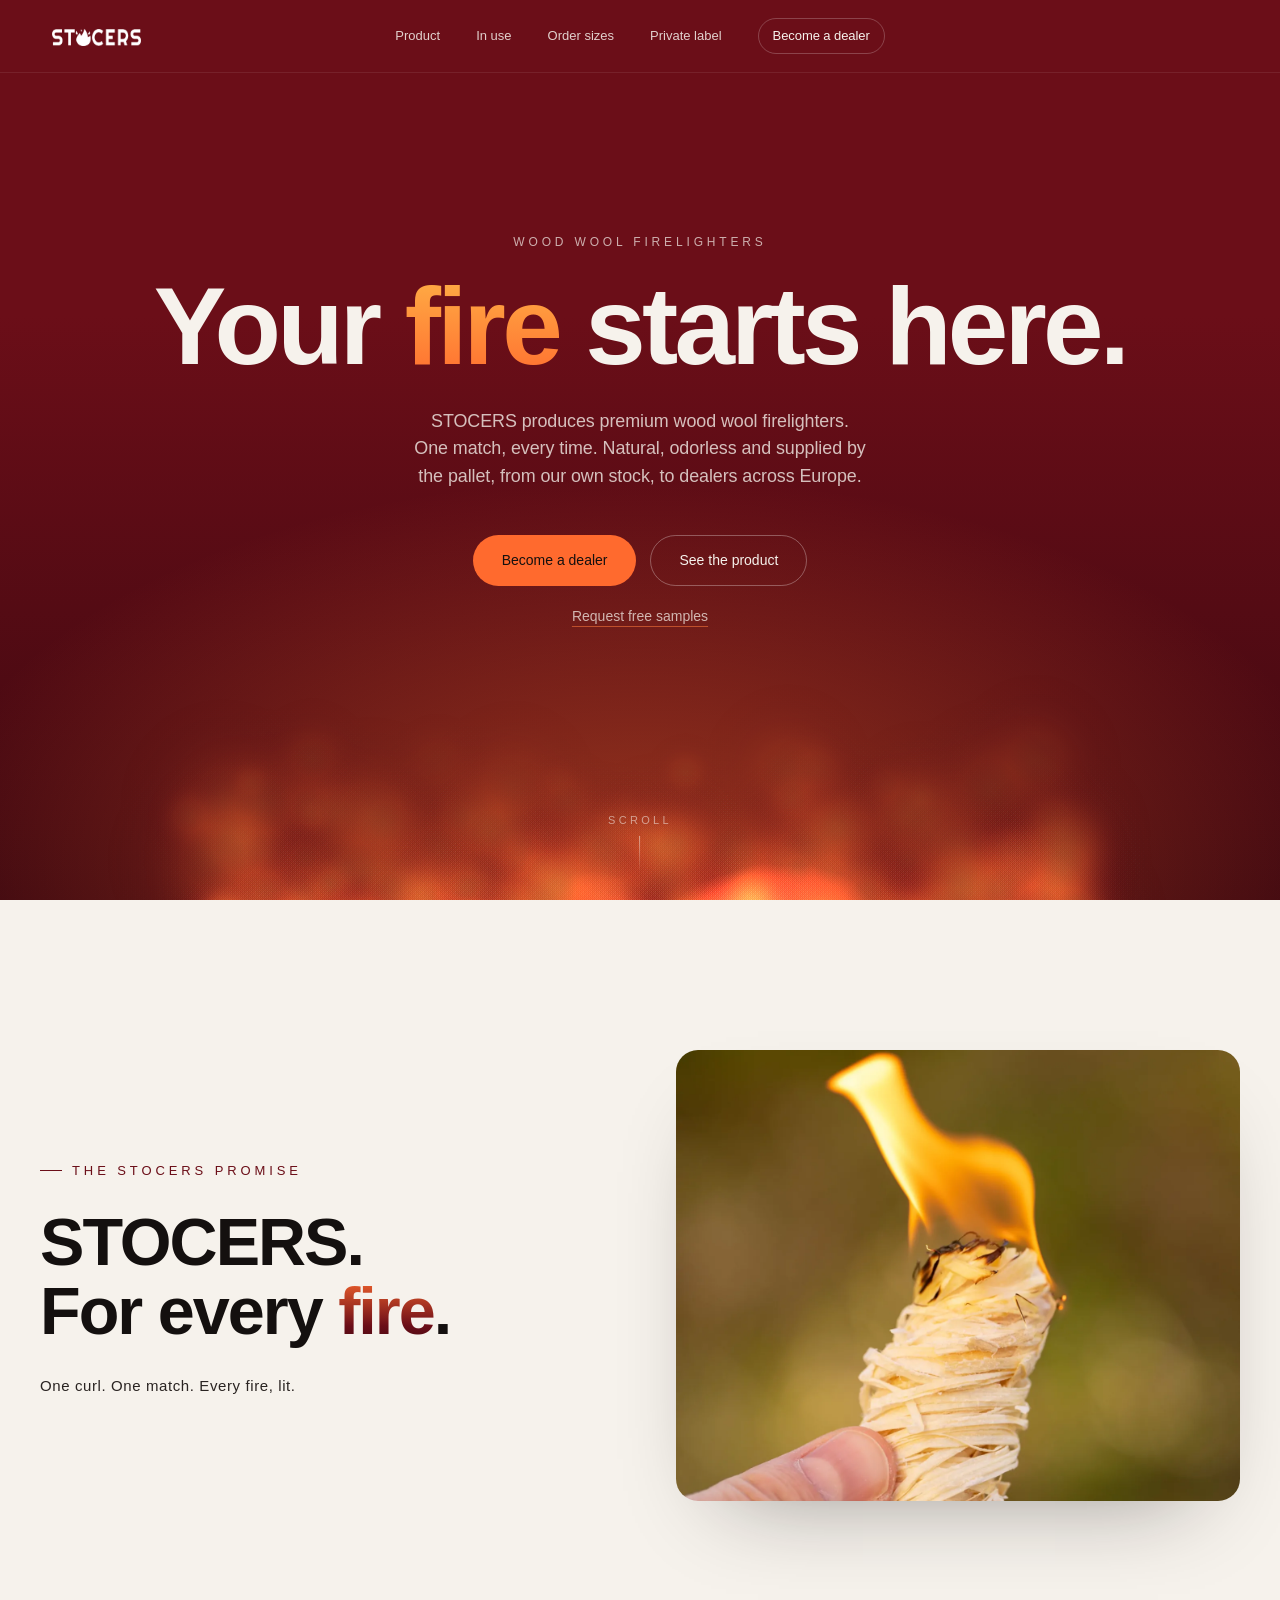
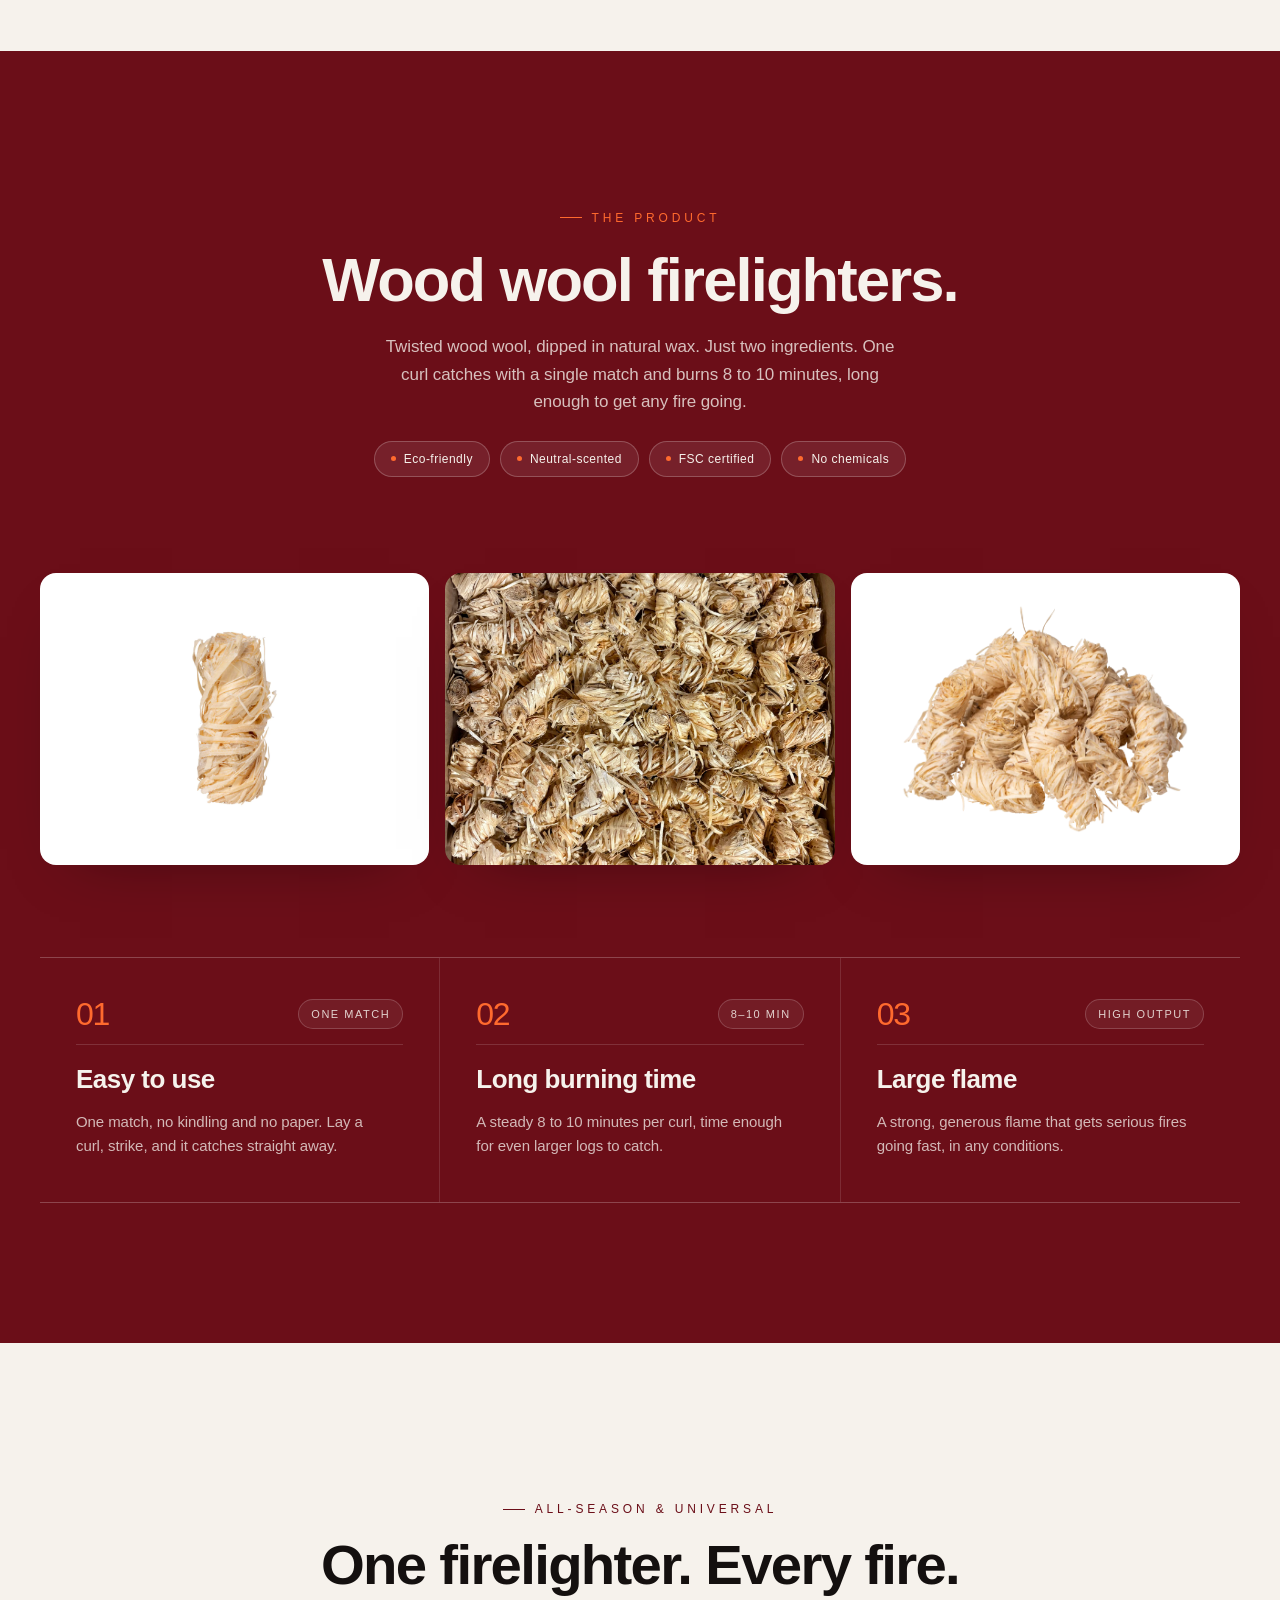
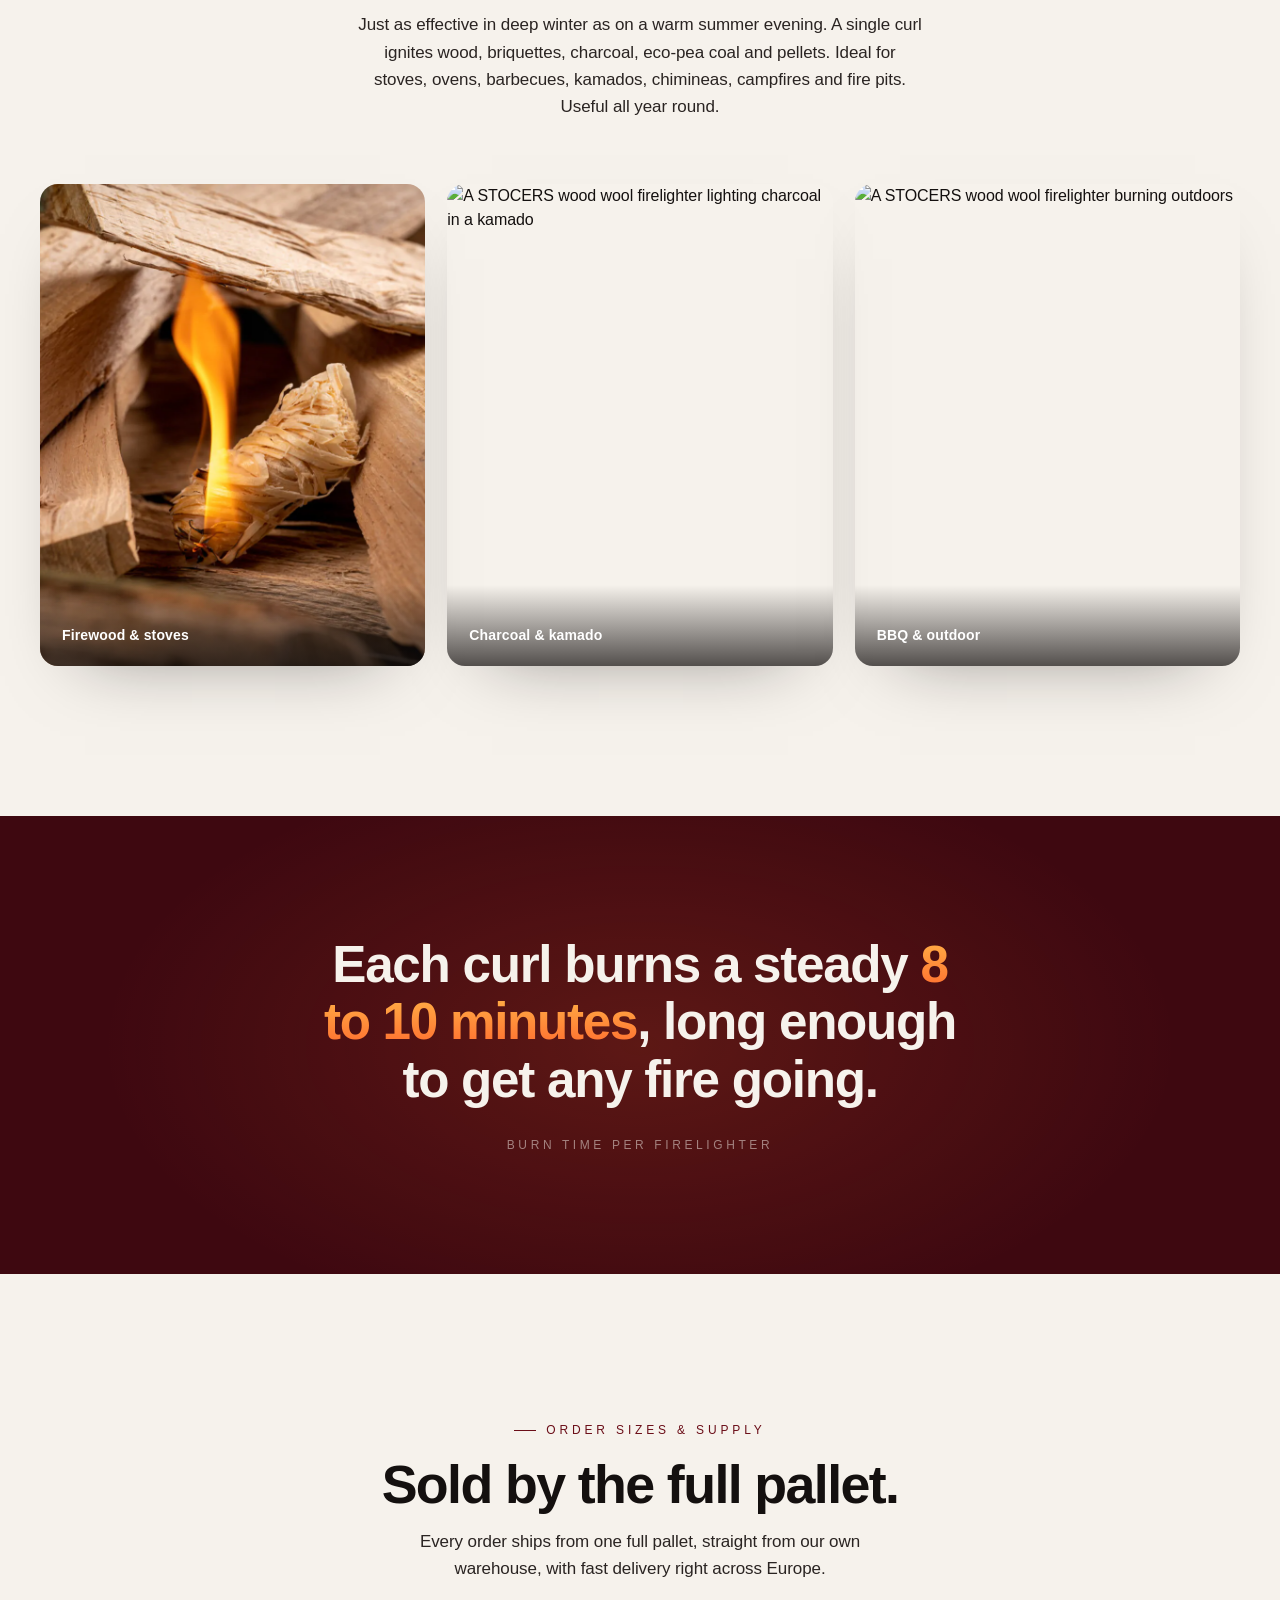
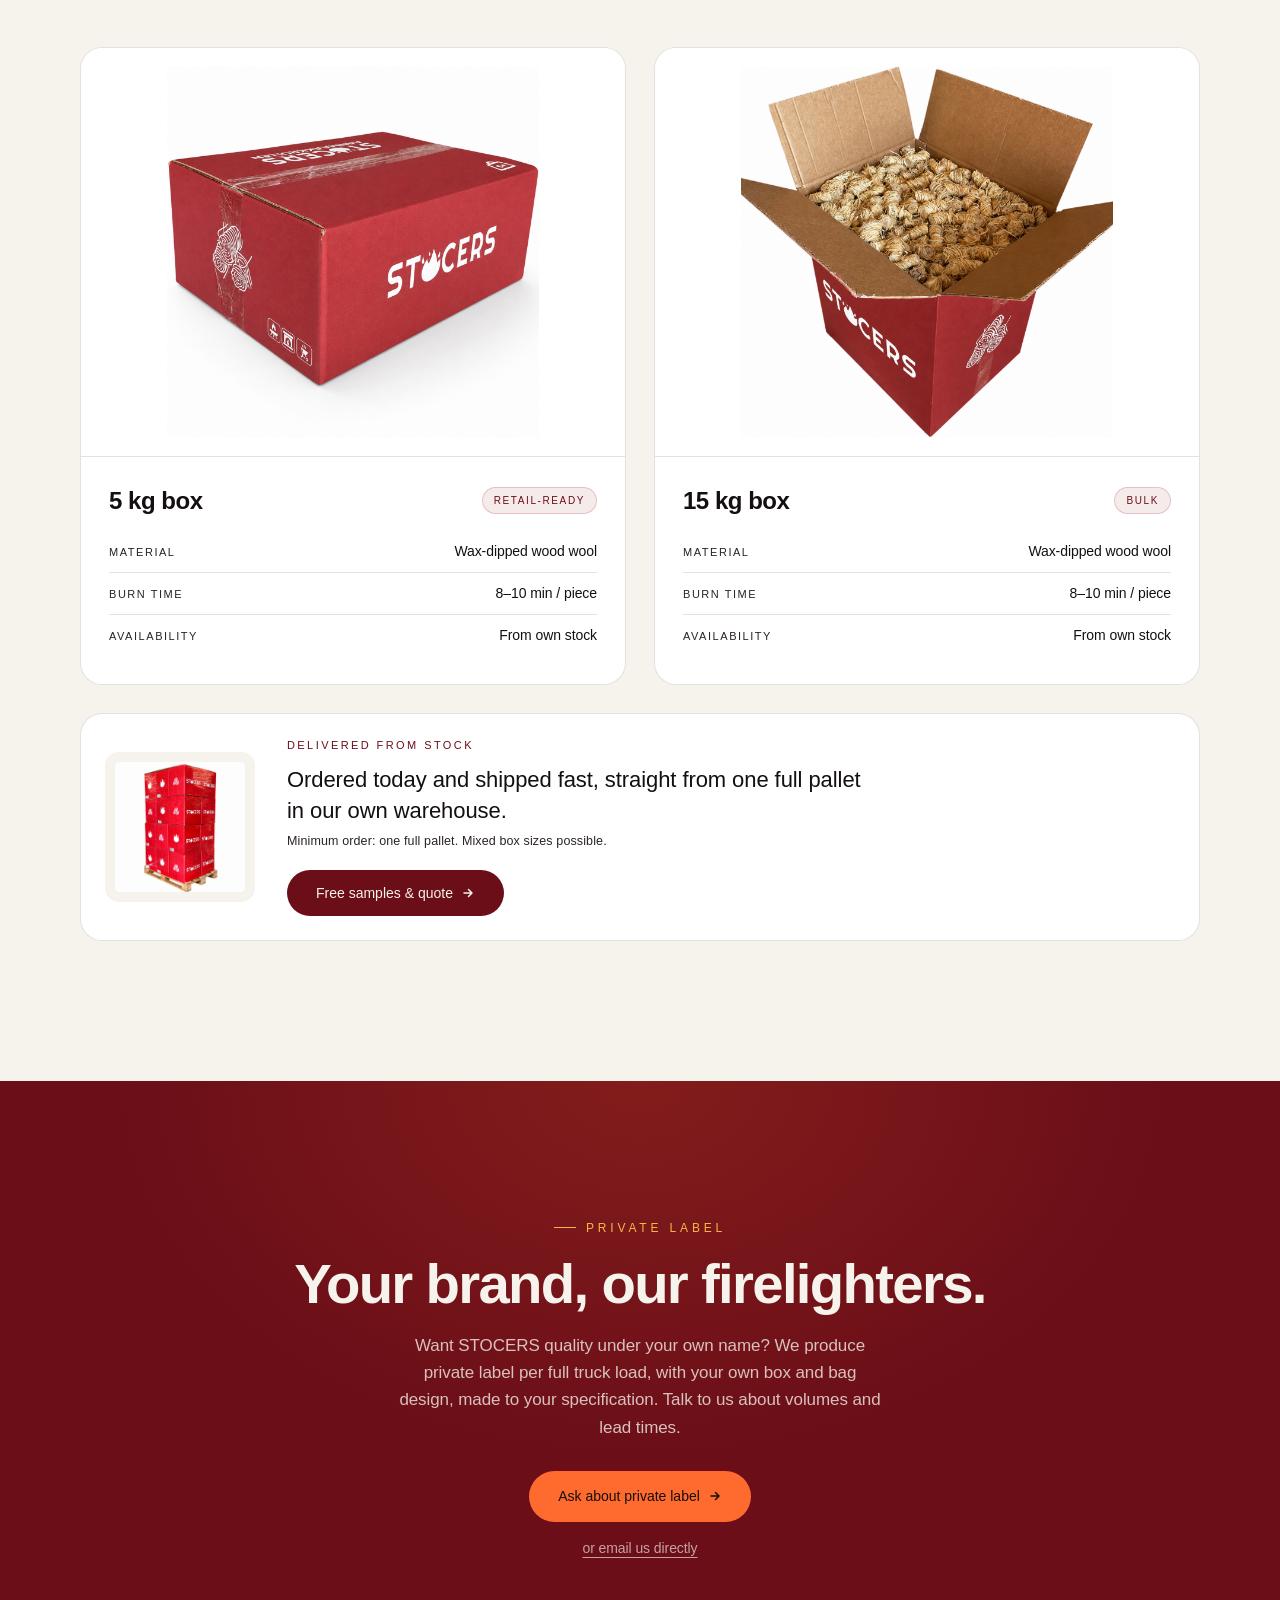
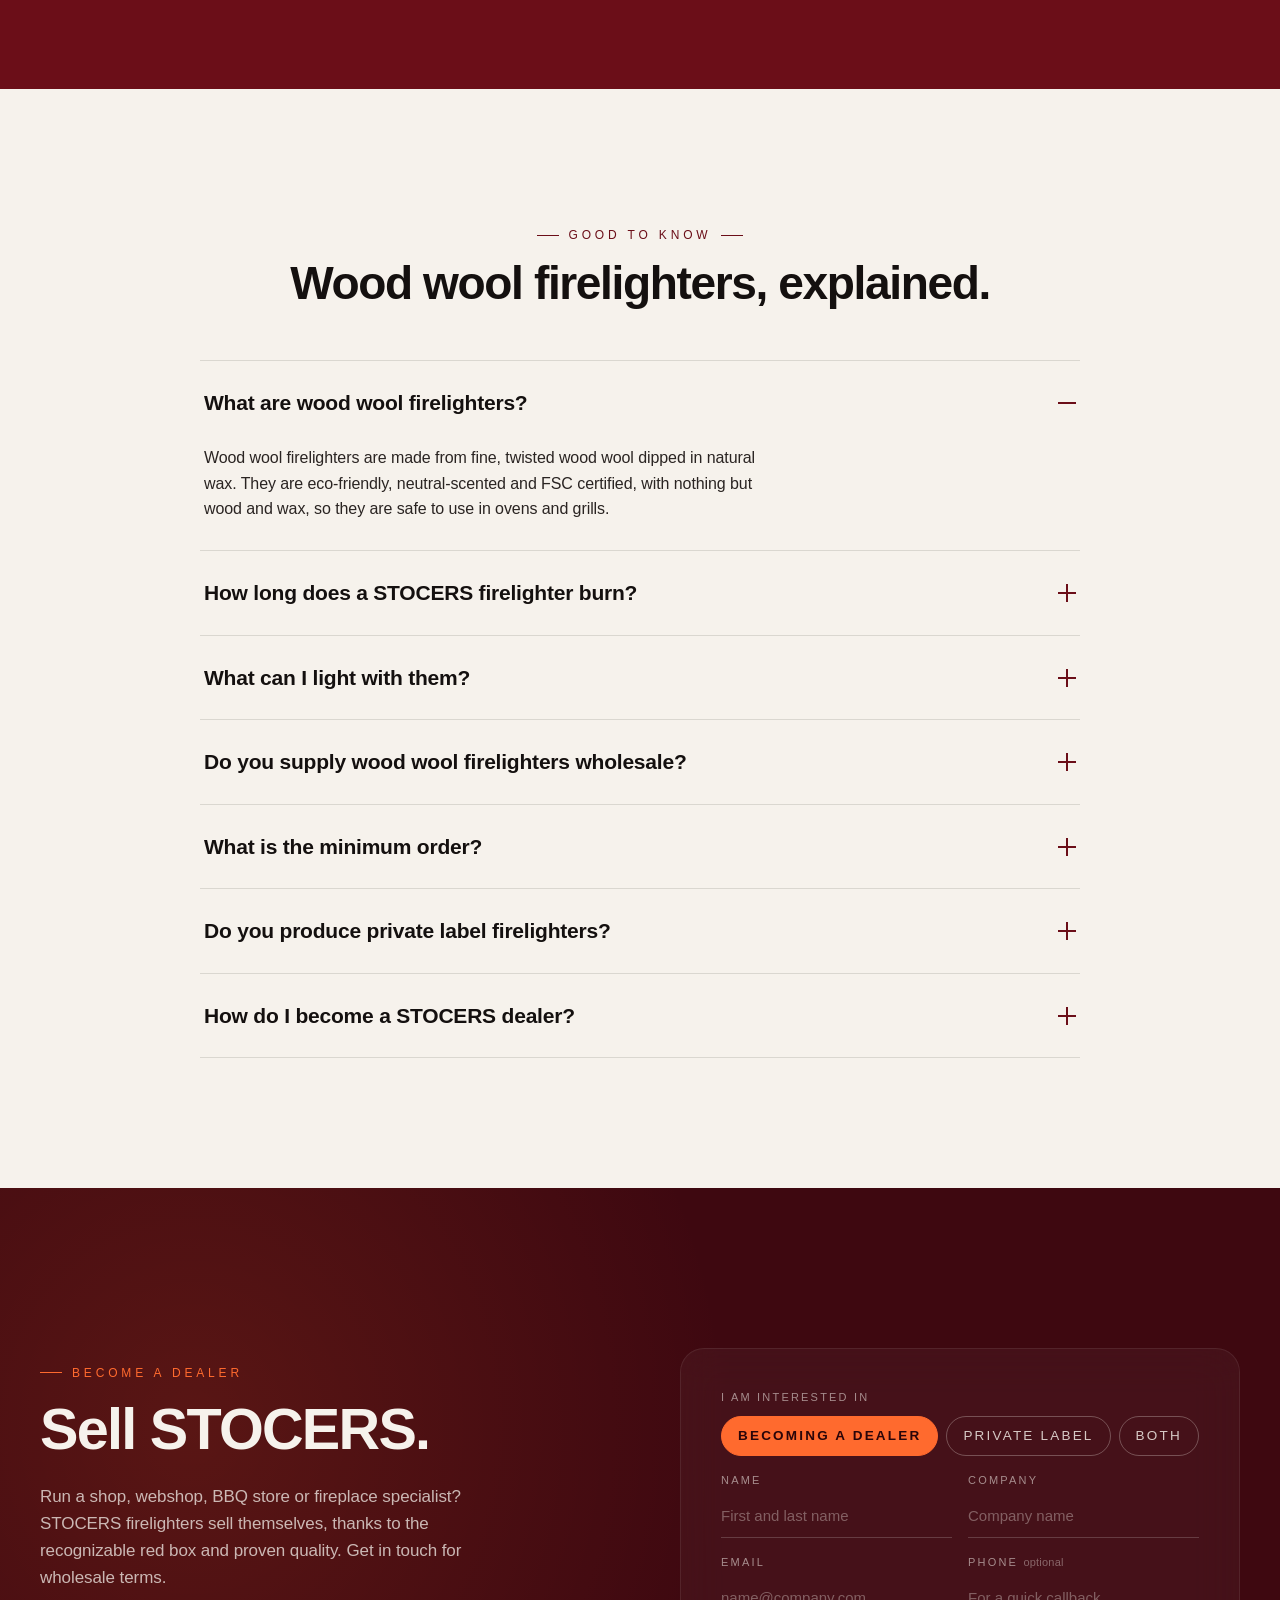
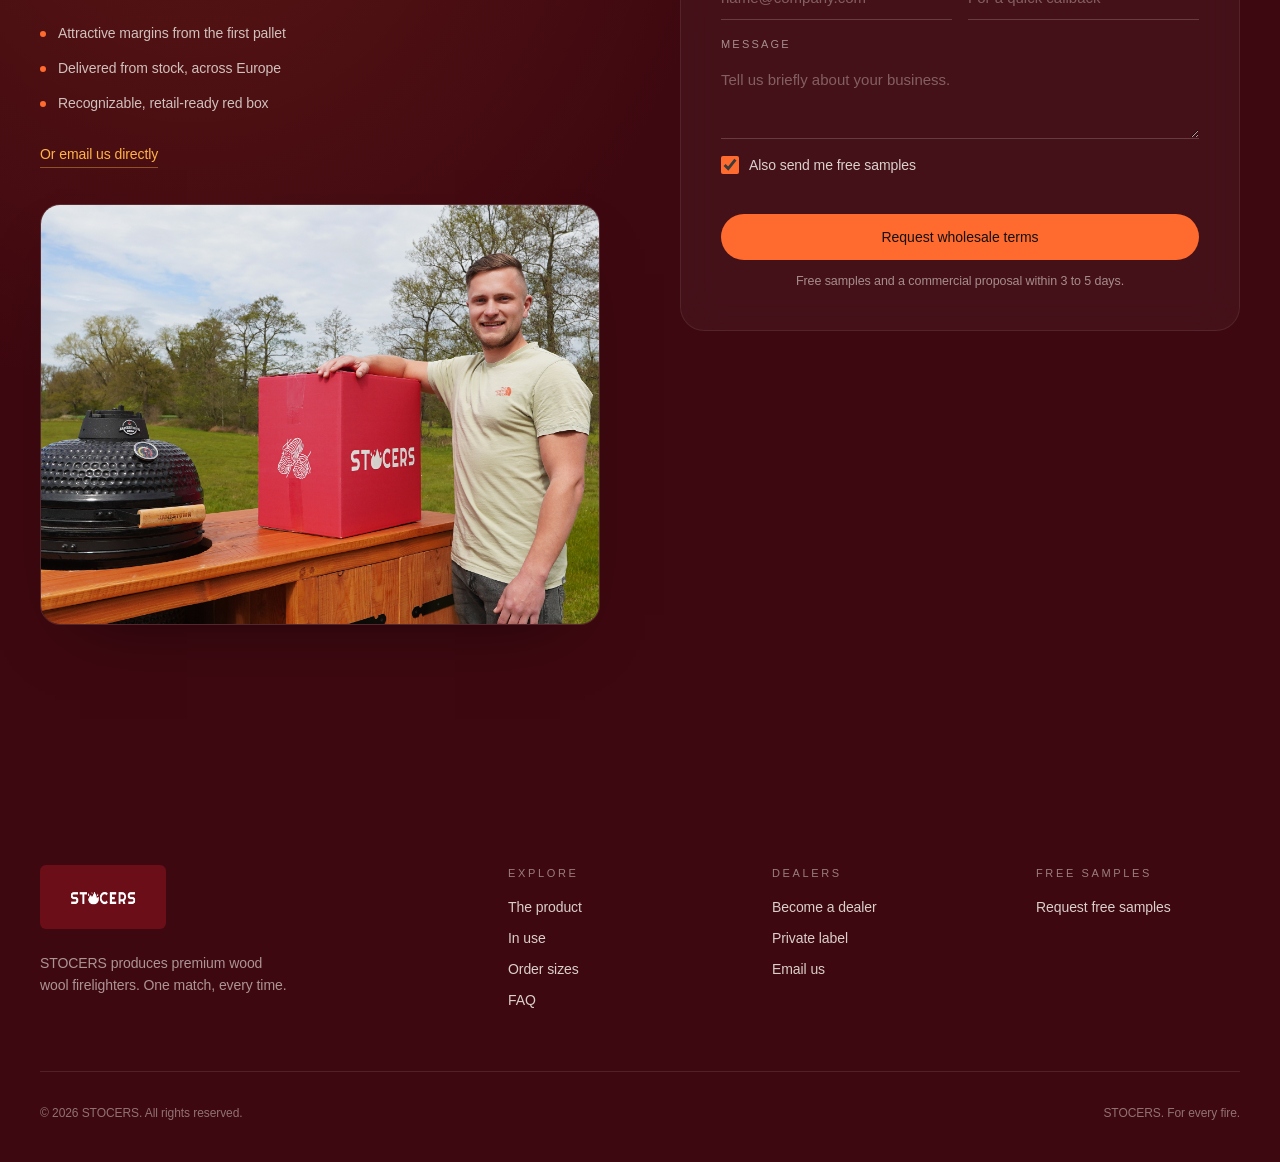
==== index.html @ 07582ecf "Add files via upload" ====
<!DOCTYPE html>
<html lang="en">
<head>
<meta charset="UTF-8" />
<meta name="viewport" content="width=device-width, initial-scale=1.0" />
<meta name="google-site-verification" content="wht1qzibNGzQju9Q62V1hOVkws3pDcEipL0VVEmakhk" />
<title>STOCERS Wood Wool Firelighters | Producer &amp; Wholesale</title>
<meta name="description" content="STOCERS is a producer of premium wood wool firelighters that are natural, odorless, FSC-certified and eco-friendly. One match, every time. Sold by the pallet from stock. Become a dealer or order private label." />
<meta name="keywords" content="wood wool firelighters, firelighters, fire starters, natural firelighters, eco-friendly firelighters, FSC firelighters, wholesale firelighters, private label firelighters, BBQ firelighters, fireplace firelighters, STOCERS" />
<meta name="robots" content="index, follow" />
<meta name="author" content="STOCERS" />
<meta name="theme-color" content="#6B0E18" />
<link rel="canonical" href="https://stocers.com/" />

<!-- Icons -->
<link rel="icon" type="image/png" href="assets/favicon.png" />
<link rel="apple-touch-icon" href="assets/favicon.png" />

<!-- Open Graph -->
<meta property="og:type" content="website" />
<meta property="og:site_name" content="STOCERS" />
<meta property="og:title" content="STOCERS Wood Wool Firelighters" />
<meta property="og:description" content="Producer of premium wood wool firelighters that are natural, odorless and FSC-certified. One match, every time. Become a dealer or order private label." />
<meta property="og:url" content="https://stocers.com/" />
<meta property="og:image" content="https://stocers.com/assets/og-image.jpg?v=4" />
<meta property="og:image:width" content="1200" />
<meta property="og:image:height" content="630" />
<meta property="og:image:alt" content="A burning STOCERS wood wool firelighter" />
<meta property="og:locale" content="en" />

<!-- Twitter -->
<meta name="twitter:card" content="summary_large_image" />
<meta name="twitter:title" content="STOCERS Wood Wool Firelighters" />
<meta name="twitter:description" content="Producer of premium wood wool firelighters that are natural, odorless and FSC-certified. One match, every time." />
<meta name="twitter:image" content="https://stocers.com/assets/og-image.jpg?v=4" />

<link rel="stylesheet" href="styles.css" />
<script src="app.js" defer></script>

<!-- Structured data -->
<script type="application/ld+json">
{
  "@context": "https://schema.org",
  "@graph": [
    {
      "@type": "Organization",
      "@id": "https://stocers.com/#organization",
      "name": "STOCERS",
      "url": "https://stocers.com/",
      "email": "sales@stocers.com",
      "logo": "https://stocers.com/assets/og-image.jpg",
      "description": "Producer of premium wood wool firelighters that are natural, odorless, FSC-certified and eco-friendly.",
      "slogan": "For every fire."
    },
    {
      "@type": "WebSite",
      "@id": "https://stocers.com/#website",
      "url": "https://stocers.com/",
      "name": "STOCERS",
      "publisher": { "@id": "https://stocers.com/#organization" },
      "inLanguage": "en"
    },
    {
      "@type": "FAQPage",
      "mainEntity": [
        { "@type": "Question", "name": "What are wood wool firelighters?", "acceptedAnswer": { "@type": "Answer", "text": "Wood wool firelighters are made from fine, twisted wood wool dipped in natural wax. They are eco-friendly, neutral-scented and FSC certified, with nothing but wood and wax, so they are safe to use in ovens and grills." } },
        { "@type": "Question", "name": "How long does a STOCERS firelighter burn?", "acceptedAnswer": { "@type": "Answer", "text": "Each curl lights with a single match and burns a steady 8 to 10 minutes, long enough to get any fire going without kindling or paper." } },
        { "@type": "Question", "name": "What can I light with wood wool firelighters?", "acceptedAnswer": { "@type": "Answer", "text": "They ignite wood, briquettes, charcoal and eco-pellets, and they are ideal for fireplaces, wood stoves, BBQs, kamados, pizza ovens, chimineas, campfires and fire pits. An all-season product for winter and summer." } },
        { "@type": "Question", "name": "Do you supply wood wool firelighters wholesale?", "acceptedAnswer": { "@type": "Answer", "text": "Yes. STOCERS is a producer and supplies by the full pallet from stock, with fast delivery across Europe. We also produce private label per truck load." } },
        { "@type": "Question", "name": "What is the minimum order?", "acceptedAnswer": { "@type": "Answer", "text": "One full pallet, shipped from our own stock. Mixed pallets with 5 kg and 15 kg boxes are possible. Private label production runs per full truck load." } },
        { "@type": "Question", "name": "Do you produce private label firelighters?", "acceptedAnswer": { "@type": "Answer", "text": "Yes. We produce wood wool firelighters under your own brand, per full truck load, with your own box and bag design made to your specification." } },
        { "@type": "Question", "name": "How do I become a STOCERS dealer?", "acceptedAnswer": { "@type": "Answer", "text": "Fill in the dealer form or email sales@stocers.com. You will receive free samples and a commercial proposal within 3 to 5 days." } }
      ]
    }
  ]
}
</script>
</head>
<body>

<!-- ──────────────────────────── NAV ──────────────────────────── -->
<nav class="nav">
  <a href="#top" class="nav__logo" aria-label="STOCERS">
    <img src="assets/stocers-logo-white.png" alt="STOCERS" />
  </a>
  <div class="nav__right">
    <div class="nav__links">
      <a href="#product">Product</a>
      <a href="#in-use">In use</a>
      <a href="#packaging">Order sizes</a>
      <a href="#private-label">Private label</a>
    </div>
    <a href="#dealer" class="nav__cta">Become a dealer</a>
  </div>
</nav>

<!-- ──────────────────────────── HERO ──────────────────────────── -->
<header class="hero" id="top" data-screen-label="01 Hero">
  <div class="hero__flames"><canvas></canvas></div>
  <div class="embers" aria-hidden="true"></div>

  <div class="hero__eyebrow">Wood Wool Firelighters</div>
  <h1 class="hero__title" data-headline>Your <em>fire</em> starts here.</h1>
  <p class="hero__sub">STOCERS produces premium wood wool firelighters. One match, every time. Natural, odorless and supplied by the pallet, from our own stock, to dealers across Europe.</p>
  <div class="hero__actions">
    <a href="#dealer" class="btn btn--ember">Become a dealer</a>
    <a href="#product" class="btn btn--ghost">See the product</a>
  </div>
  <button type="button" class="hero__samples" data-open-samples>Request free samples</button>

  <div class="hero__scroll">Scroll</div>
</header>

<!-- ──────────────────────────── STATEMENT ──────────────────────────── -->
<section class="statement" data-screen-label="02 Manifesto">
  <div class="statement__inner">
    <div class="statement__copy">
      <p class="statement__meta">The STOCERS promise</p>
      <h2 class="statement__quote reveal">
        STOCERS. For every <span>fire</span>.
      </h2>
      <p class="statement__caption reveal">One curl. One match. Every fire, lit.</p>
    </div>
    <figure class="statement__photo reveal">
      <img src="assets/firelighter-flame.webp" alt="A STOCERS wood wool firelighter burning with a clean, natural flame" loading="lazy" decoding="async" />
    </figure>
  </div>
</section>

<!-- ──────────────────────────── PRODUCT ──────────────────────────── -->
<section class="lineup" id="product" data-screen-label="03 Product">
  <div class="lineup__inner">
    <div class="lineup__head reveal">
      <div class="lineup__eyebrow">The product</div>
      <h2 class="lineup__title">Wood wool firelighters.</h2>
      <p class="lineup__lead">Twisted wood wool, dipped in natural wax. Just two ingredients. One curl catches with a single match and burns 8 to 10 minutes, long enough to get any fire going.</p>
      <ul class="ecochips" aria-label="Product credentials">
        <li>Eco-friendly</li>
        <li>Neutral-scented</li>
        <li>FSC certified</li>
        <li>No chemicals</li>
      </ul>
    </div>

    <figure class="lineup__shots reveal">
      <img src="assets/firelighter-single.webp" alt="A single STOCERS wood wool firelighter curl" loading="lazy" decoding="async" />
      <img src="assets/box-interior.jpg" alt="A box filled with STOCERS wood wool firelighters" loading="lazy" decoding="async" />
      <img src="assets/firelighter-pile.webp" alt="A pile of STOCERS wood wool firelighter curls" loading="lazy" decoding="async" />
    </figure>

    <ol class="lineup__items">
      <li class="lineup__item reveal">
        <div class="lineup__item-head">
          <span class="lineup__num">01</span>
          <span class="lineup__pack">One match</span>
        </div>
        <h3 class="lineup__item-title">Easy to use</h3>
        <p class="lineup__item-body">One match, no kindling and no paper. Lay a curl, strike, and it catches straight away.</p>
      </li>
      <li class="lineup__item reveal">
        <div class="lineup__item-head">
          <span class="lineup__num">02</span>
          <span class="lineup__pack">8–10 min</span>
        </div>
        <h3 class="lineup__item-title">Long burning time</h3>
        <p class="lineup__item-body">A steady 8 to 10 minutes per curl, time enough for even larger logs to catch.</p>
      </li>
      <li class="lineup__item reveal">
        <div class="lineup__item-head">
          <span class="lineup__num">03</span>
          <span class="lineup__pack">High output</span>
        </div>
        <h3 class="lineup__item-title">Large flame</h3>
        <p class="lineup__item-body">A strong, generous flame that gets serious fires going fast, in any conditions.</p>
      </li>
    </ol>
  </div>
</section>

<!-- ──────────────────────────── IN USE ──────────────────────────── -->
<section class="inuse" id="in-use" data-screen-label="04 In use">
  <div class="inuse__inner">
    <div class="inuse__head reveal">
      <div class="inuse__eyebrow">All-season &amp; universal</div>
      <h2 class="inuse__title">One firelighter. Every fire.</h2>
      <p class="inuse__lead">Just as effective in deep winter as on a warm summer evening. A single curl ignites wood, briquettes, charcoal, eco-pea coal and pellets. Ideal for stoves, ovens, barbecues, kamados, chimineas, campfires and fire pits. Useful all year round.</p>
    </div>

    <div class="inuse__grid">
      <figure class="usecard reveal">
        <img src="assets/use-firewood.webp" alt="A STOCERS wood wool firelighter lighting a stack of firewood" loading="lazy" decoding="async" />
        <figcaption>Firewood &amp; stoves</figcaption>
      </figure>
      <figure class="usecard reveal">
        <img src="assets/use-charcoal.jpg" alt="A STOCERS wood wool firelighter lighting charcoal in a kamado" loading="lazy" decoding="async" />
        <figcaption>Charcoal &amp; kamado</figcaption>
      </figure>
      <figure class="usecard reveal">
        <img src="assets/use-outdoor.jpg" alt="A STOCERS wood wool firelighter burning outdoors" loading="lazy" decoding="async" />
        <figcaption>BBQ &amp; outdoor</figcaption>
      </figure>
    </div>
  </div>
</section>

<!-- ──────────────────────────── BURN-TIME QUOTE ──────────────────────────── -->
<section class="burnquote" data-screen-label="05 Burn time">
  <blockquote class="burnquote__inner reveal">
    <p class="burnquote__text">Each curl burns a steady <span>8 to 10 minutes</span>, long enough to get any fire going.</p>
    <footer class="burnquote__meta">Burn time per firelighter</footer>
  </blockquote>
</section>

<!-- ──────────────────────────── PACKAGING ──────────────────────────── -->
<section class="packs" id="packaging" data-screen-label="06 Order sizes">
  <div class="packs__inner">
    <div class="packs__head reveal">
      <div class="packs__eyebrow">Order sizes &amp; supply</div>
      <h2 class="packs__title">Sold by the full pallet.</h2>
      <p class="packs__lead">Every order ships from one full pallet, straight from our own warehouse, with fast delivery right across Europe.</p>
    </div>

    <div class="packs__grid2">
      <article class="pbox reveal">
        <figure class="pbox__img"><img src="assets/box-5kg.jpg" alt="A closed 5 kg STOCERS box of wood wool firelighters" loading="lazy" decoding="async" /></figure>
        <div class="pbox__body">
          <div class="pbox__head"><h3>5 kg box</h3><span class="pbox__badge">Retail-ready</span></div>
          <dl class="pbox__specs">
            <div><dt>Material</dt><dd>Wax-dipped wood wool</dd></div>
            <div><dt>Burn time</dt><dd>8–10 min / piece</dd></div>
            <div><dt>Availability</dt><dd>From own stock</dd></div>
          </dl>
        </div>
      </article>
      <article class="pbox reveal">
        <figure class="pbox__img"><img src="assets/box-15kg.png" alt="An open 15 kg STOCERS box filled with wood wool firelighters" loading="lazy" decoding="async" /></figure>
        <div class="pbox__body">
          <div class="pbox__head"><h3>15 kg box</h3><span class="pbox__badge">Bulk</span></div>
          <dl class="pbox__specs">
            <div><dt>Material</dt><dd>Wax-dipped wood wool</dd></div>
            <div><dt>Burn time</dt><dd>8–10 min / piece</dd></div>
            <div><dt>Availability</dt><dd>From own stock</dd></div>
          </dl>
        </div>
      </article>
    </div>

    <figure class="packs__supply reveal">
      <img src="assets/pallet.png" alt="A full pallet of STOCERS firelighter boxes ready to ship" loading="lazy" decoding="async" />
      <figcaption>
        <span class="packs__stock">Delivered from stock</span>
        <p class="packs__supply-text">Ordered today and shipped fast, straight from one full pallet in our own warehouse.</p>
        <p class="packs__note">Minimum order: one full pallet. Mixed box sizes possible.</p>
        <button type="button" class="btn btn--bordeaux packs__cta" data-open-samples>Free samples &amp; quote
          <svg width="14" height="14" viewBox="0 0 14 14" fill="none"><path d="M3 7h8m0 0L7.5 3.5M11 7l-3.5 3.5" stroke="currentColor" stroke-width="1.5" stroke-linecap="round" stroke-linejoin="round"/></svg>
        </button>
      </figcaption>
    </figure>
  </div>
</section>

<!-- ──────────────────────────── PRIVATE LABEL ──────────────────────────── -->
<section class="plabel" id="private-label" data-screen-label="07 Private label">
  <div class="plabel__inner reveal">
    <div class="plabel__eyebrow">Private label</div>
    <h2 class="plabel__title">Your brand, our firelighters.</h2>
    <p class="plabel__lead">Want STOCERS quality under your own name? We produce private label per full truck load, with your own box and bag design, made to your specification. Talk to us about volumes and lead times.</p>
    <div class="plabel__actions">
      <a class="btn btn--ember plabel__cta" href="#dealer" data-interest-link="Private label">Ask about private label
        <svg width="14" height="14" viewBox="0 0 14 14" fill="none"><path d="M3 7h8m0 0L7.5 3.5M11 7l-3.5 3.5" stroke="currentColor" stroke-width="1.5" stroke-linecap="round" stroke-linejoin="round"/></svg>
      </a>
      <a class="plabel__mail" data-mail-pl href="#">or email us directly</a>
    </div>
  </div>
</section>

<!-- ──────────────────────────── FAQ ──────────────────────────── -->
<section class="faq" id="faq" data-screen-label="08 FAQ">
  <div class="faq__inner">
    <div class="faq__head reveal">
      <div class="faq__eyebrow">Good to know</div>
      <h2 class="faq__title">Wood wool firelighters, explained.</h2>
    </div>
    <div class="faq__list">
      <details class="faq__item reveal" open>
        <summary class="faq__q">What are wood wool firelighters?<span class="faq__icon" aria-hidden="true"></span></summary>
        <div class="faq__a"><p>Wood wool firelighters are made from fine, twisted wood wool dipped in natural wax. They are eco-friendly, neutral-scented and FSC certified, with nothing but wood and wax, so they are safe to use in ovens and grills.</p></div>
      </details>
      <details class="faq__item reveal">
        <summary class="faq__q">How long does a STOCERS firelighter burn?<span class="faq__icon" aria-hidden="true"></span></summary>
        <div class="faq__a"><p>Each curl lights with a single match and burns a steady 8 to 10 minutes, long enough to get any fire going, without kindling or paper.</p></div>
      </details>
      <details class="faq__item reveal">
        <summary class="faq__q">What can I light with them?<span class="faq__icon" aria-hidden="true"></span></summary>
        <div class="faq__a"><p>They ignite wood, briquettes, charcoal and eco-pellets, and they are ideal for fireplaces, wood stoves, BBQs, kamados, pizza ovens, chimineas, campfires and fire pits. An all-season product, useful all year round.</p></div>
      </details>
      <details class="faq__item reveal">
        <summary class="faq__q">Do you supply wood wool firelighters wholesale?<span class="faq__icon" aria-hidden="true"></span></summary>
        <div class="faq__a"><p>Yes. STOCERS is a producer and supplies by the full pallet from our own stock, with fast delivery across Europe. We also produce private label per truck load. <a href="#dealer">Become a dealer</a> to request wholesale terms.</p></div>
      </details>
      <details class="faq__item reveal">
        <summary class="faq__q">What is the minimum order?<span class="faq__icon" aria-hidden="true"></span></summary>
        <div class="faq__a"><p>One full pallet, shipped from our own stock. Mixed pallets with 5 kg and 15 kg boxes are possible. Private label production runs per full truck load.</p></div>
      </details>
      <details class="faq__item reveal">
        <summary class="faq__q">Do you produce private label firelighters?<span class="faq__icon" aria-hidden="true"></span></summary>
        <div class="faq__a"><p>Yes. We produce wood wool firelighters under your own brand, per full truck load, with your own box and bag design made to your specification. <a href="#dealer" data-interest-link="Private label">Ask about private label</a>.</p></div>
      </details>
      <details class="faq__item reveal">
        <summary class="faq__q">How do I become a STOCERS dealer?<span class="faq__icon" aria-hidden="true"></span></summary>
        <div class="faq__a"><p>Fill in the form below or email us. You will receive free samples and a commercial proposal within 3 to 5 days, so you can judge the quality yourself before ordering.</p></div>
      </details>
    </div>
  </div>
</section>

<!-- ──────────────────────────── DEALER ──────────────────────────── -->
<section class="dealer" id="dealer" data-screen-label="09 Become a dealer">
  <div class="dealer__inner">
    <div class="dealer__copy reveal">
      <div class="dealer__kicker">Become a dealer</div>
      <h2 class="dealer__title">Sell STOCERS.</h2>
      <p class="dealer__lead">
        Run a shop, webshop, BBQ store or fireplace specialist? STOCERS firelighters sell themselves, thanks to the recognizable red box and proven quality. Get in touch for wholesale terms.
      </p>
      <ul class="dealer__list">
        <li>Attractive margins from the first pallet</li>
        <li>Delivered from stock, across Europe</li>
        <li>Recognizable, retail-ready red box</li>
      </ul>
      <a class="dealer__mail" data-mail href="#">Or email us directly</a>
      <figure class="dealer__photo">
        <img src="assets/stocers-bbq-box.jpg" alt="STOCERS dealer with the recognizable red wood wool firelighter box" loading="lazy" decoding="async" />
      </figure>
    </div>

    <form class="form reveal" id="dealer-form" novalidate>
      <div class="form__row">
        <div class="field">
          <span class="field__label" id="interest-label">I am interested in</span>
          <div class="pills" role="radiogroup" aria-labelledby="interest-label">
            <label class="pill"><input type="radio" name="interest" value="Becoming a dealer" checked /><span>Becoming a dealer</span></label>
            <label class="pill"><input type="radio" name="interest" value="Private label" /><span>Private label</span></label>
            <label class="pill"><input type="radio" name="interest" value="Both" /><span>Both</span></label>
          </div>
        </div>
      </div>
      <div class="form__row form__row--2">
        <div class="field">
          <label for="name">Name</label>
          <input id="name" name="name" type="text" required placeholder="First and last name" />
        </div>
        <div class="field">
          <label for="company">Company</label>
          <input id="company" name="company" type="text" required placeholder="Company name" />
        </div>
      </div>
      <div class="form__row form__row--2">
        <div class="field">
          <label for="email">Email</label>
          <input id="email" name="email" type="email" required placeholder="name@company.com" />
        </div>
        <div class="field">
          <label for="phone">Phone <span class="field__opt">optional</span></label>
          <input id="phone" name="phone" type="tel" placeholder="For a quick callback" />
        </div>
      </div>
      <div class="form__row">
        <div class="field">
          <label for="message">Message</label>
          <textarea id="message" name="message" placeholder="Tell us briefly about your business."></textarea>
        </div>
      </div>
      <!-- honeypot: bots fill this, humans don't -->
      <input type="text" name="_honey" tabindex="-1" autocomplete="off" class="hp-field" aria-hidden="true" />
      <label class="form__samples"><input type="checkbox" name="samples" value="Yes" checked /><span>Also send me free samples</span></label>
      <p class="form__status" data-status role="status" aria-live="polite"></p>
      <button type="submit" data-submit class="btn btn--ember form__submit">Request wholesale terms</button>
      <p class="form__hint">Free samples and a commercial proposal within 3 to 5 days.</p>
    </form>
  </div>
</section>

<!-- ──────────────────────────── FOOTER ──────────────────────────── -->
<footer class="footer" data-screen-label="10 Footer">
  <div class="footer__inner">
    <div class="footer__brand">
      <span class="footer__lockup"><img src="assets/stocers-logo-white.png" alt="STOCERS" /></span>
      <p class="footer__tag">STOCERS produces premium wood wool firelighters. One match, every time.</p>
    </div>
    <div class="footer__col">
      <h4>Explore</h4>
      <ul>
        <li><a href="#product">The product</a></li>
        <li><a href="#in-use">In use</a></li>
        <li><a href="#packaging">Order sizes</a></li>
        <li><a href="#faq">FAQ</a></li>
      </ul>
    </div>
    <div class="footer__col">
      <h4>Dealers</h4>
      <ul>
        <li><a href="#dealer">Become a dealer</a></li>
        <li><a href="#private-label">Private label</a></li>
        <li><a href="#dealer" data-mail-foot>Email us</a></li>
      </ul>
    </div>
    <div class="footer__col">
      <h4>Free samples</h4>
      <ul>
        <li><a href="#dealer" data-open-samples>Request free samples</a></li>
      </ul>
    </div>
  </div>
  <div class="footer__legal">
    <span>© <span id="year">2026</span> STOCERS. All rights reserved.</span>
    <span>STOCERS. For every fire.</span>
  </div>
</footer>

<!-- ──────────────────────────── SAMPLES POPUP ──────────────────────────── -->
<div class="samples" id="samples" data-state="hidden" aria-hidden="true">
  <div class="samples__overlay" data-close-samples></div>
  <div class="samples__dialog" role="dialog" aria-modal="true" aria-labelledby="samples-title">
    <button class="samples__close" type="button" aria-label="Close" data-close-samples>
      <svg viewBox="0 0 24 24" fill="none" stroke="currentColor" stroke-width="1.8" stroke-linecap="round"><path d="M6 6l12 12M18 6L6 18"/></svg>
    </button>

    <div class="samples__art">
      <div class="samples__art-glow"></div>
      <img src="assets/stocers-burning-krul.png" alt="A burning STOCERS wood wool firelighter" />
    </div>

    <div class="samples__body">
      <div class="samples__kicker">Free for traders</div>
      <h2 class="samples__title" id="samples-title">Get our <em>free samples</em></h2>
      <p class="samples__text">Interested in the best wood wool firelighters from STOCERS? Leave your company and contact details to receive <strong>FREE SAMPLES</strong>. You'll get the package and a commercial proposal within 3 to 5 days. We guarantee our products are the absolute best on the firewood-products market.</p>

      <form class="samples__form" id="samples-form" novalidate>
        <div class="samples__fields">
          <input name="company" type="text" required placeholder="Company name" aria-label="Company name" />
          <input name="email" type="email" required placeholder="Work email" aria-label="Work email" />
        </div>
        <input type="text" name="_honey" tabindex="-1" autocomplete="off" class="hp-field" aria-hidden="true" />
        <button type="submit" data-submit class="btn btn--ember samples__submit">Send me free samples</button>
        <p class="samples__status" data-status role="status" aria-live="polite"></p>
      </form>
    </div>
  </div>
</div>

</body>
</html>
---- styles.css ----
/* STOCERS — one-page brand site */

:root {
  --bordeaux: #6B0E18;
  --bordeaux-deep: #3E0810;
  --bordeaux-dark: #1F0306;
  --ember: #FF6A2E;
  --ember-bright: #FFB347;
  --ink: #14100F;
  --ink-soft: #2A2422;
  --cream: #F6F2EC;
  --cream-warm: #EDE6DC;
  --paper: #FFFFFF;
  --rule: rgba(20, 16, 15, 0.12);
  --rule-light: rgba(255, 255, 255, 0.15);
}

* { box-sizing: border-box; margin: 0; padding: 0; }

html { scroll-behavior: smooth; }

body {
  font-family: 'Helvetica Neue', Helvetica, -apple-system, BlinkMacSystemFont, 'Segoe UI', Arial, sans-serif;
  font-feature-settings: 'kern';
  -webkit-font-smoothing: antialiased;
  -moz-osx-font-smoothing: grayscale;
  color: var(--ink);
  background: var(--paper);
  line-height: 1.5;
  letter-spacing: -0.005em;
  overflow-x: clip;
}

img { display: block; max-width: 100%; }
a { color: inherit; text-decoration: none; }

/* ──────────────────────────── nav ──────────────────────────── */
.nav {
  position: fixed; top: 0; left: 0; right: 0;
  z-index: 100;
  display: grid;
  grid-template-columns: 1fr auto 1fr;
  align-items: center;
  gap: 32px;
  padding: 14px 40px;
  background: var(--bordeaux);
  color: var(--cream);
  border-bottom: 1px solid rgba(255,255,255,0.08);
  transition: background .3s ease;
}
.nav__logo {
  grid-column: 1;
  justify-self: start;
  display: flex; align-items: center;
  height: 44px;
  flex: none;
}
.nav__logo img {
  height: 44px; width: auto;
  display: block;
}
.nav__right {
  grid-column: 2;
  justify-self: center;
  display: flex; align-items: center; gap: 36px;
}
.nav__links {
  display: flex; gap: 36px;
  font-size: 13px; letter-spacing: 0;
}
.nav__links a {
  color: rgba(246, 242, 236, 0.85);
  transition: color .2s ease;
}
.nav__links a:hover { color: var(--paper); }
.nav__cta {
  font-size: 13px;
  padding: 7px 14px;
  border: 1px solid rgba(255,255,255,0.22);
  border-radius: 999px;
  color: var(--cream);
  transition: background .2s, border-color .2s;
}
.nav__cta:hover { background: rgba(255,255,255,0.08); border-color: rgba(255,255,255,0.35); }

@media (max-width: 720px) {
  .nav { padding: 12px 20px; gap: 12px; }
  .nav__links { display: none; }
  .nav__logo { height: 36px; }
  .nav__logo img { height: 36px; }
}

/* ──────────────────────────── hero ──────────────────────────── */
.hero {
  position: relative;
  min-height: 100vh;
  background:
    radial-gradient(ellipse 80% 60% at 50% 95%, rgba(255, 106, 46, 0.45), transparent 70%),
    linear-gradient(180deg, var(--bordeaux) 0%, var(--bordeaux) 35%, var(--bordeaux-deep) 100%);
  color: var(--cream);
  overflow: hidden;
  display: flex; flex-direction: column;
  justify-content: center; align-items: center;
  padding: 120px 40px 160px;
  text-align: center;
}
.hero__eyebrow {
  font-size: 12px;
  letter-spacing: 0.32em;
  text-transform: uppercase;
  color: rgba(246, 242, 236, 0.7);
  margin-bottom: 24px;
  position: relative; z-index: 2;
}
.hero__title {
  position: relative; z-index: 2;
  font-size: clamp(48px, 8.5vw, 132px);
  line-height: 0.96;
  font-weight: 700;
  letter-spacing: -0.035em;
  max-width: 18ch;
  margin: 0 auto;
  text-wrap: balance;
}
.hero__title em {
  font-style: normal;
  background: linear-gradient(180deg, var(--ember-bright), var(--ember));
  -webkit-background-clip: text;
  background-clip: text;
  color: transparent;
}
.hero__sub {
  position: relative; z-index: 2;
  margin-top: 28px;
  font-size: clamp(15px, 1.4vw, 18px);
  max-width: 52ch;
  color: rgba(246, 242, 236, 0.78);
  line-height: 1.55;
  text-wrap: balance;
}
.hero__actions {
  position: relative; z-index: 2;
  margin-top: 44px;
  display: flex; gap: 14px;
  flex-wrap: wrap; justify-content: center;
}
.btn {
  display: inline-flex; align-items: center; gap: 8px;
  padding: 14px 28px;
  border-radius: 999px;
  font-size: 14px;
  font-weight: 500;
  letter-spacing: 0;
  cursor: pointer;
  transition: transform .15s ease, background .2s ease, border-color .2s ease, color .2s ease;
  border: 1px solid transparent;
}
.btn:active { transform: scale(0.98); }
.btn--ember {
  background: var(--ember);
  color: var(--ink);
}
.btn--ember:hover { background: var(--ember-bright); }
.btn--ghost {
  background: transparent;
  color: var(--cream);
  border-color: rgba(255,255,255,0.3);
}
.btn--ghost:hover { background: rgba(255,255,255,0.08); border-color: rgba(255,255,255,0.55); }
.btn--ink {
  background: var(--ink);
  color: var(--cream);
}
.btn--ink:hover { background: var(--bordeaux); }
.btn--bordeaux {
  background: var(--bordeaux);
  color: var(--cream);
}
.btn--bordeaux:hover { background: var(--bordeaux-deep); }

/* hero flame layer */
.hero__flames {
  position: absolute;
  inset: auto 0 -8% 0;
  height: 65%;
  z-index: 1;
  pointer-events: none;
  filter: blur(0.5px);
  opacity: var(--flame-opacity, 1);
}
.hero__flames canvas { width: 100%; height: 100%; display: block; }

/* drifting embers */
.embers {
  position: absolute; inset: 0; pointer-events: none; z-index: 1;
}
.ember {
  position: absolute;
  width: 3px; height: 3px;
  border-radius: 50%;
  background: var(--ember-bright);
  box-shadow: 0 0 8px var(--ember), 0 0 16px var(--ember);
  animation: ember-rise linear infinite;
  opacity: 0;
}
@keyframes ember-rise {
  0%   { transform: translateY(0) translateX(0) scale(1); opacity: 0; }
  10%  { opacity: 0.9; }
  80%  { opacity: 0.7; }
  100% { transform: translateY(-110vh) translateX(var(--drift, 60px)) scale(0.2); opacity: 0; }
}

/* scroll indicator */
.hero__scroll {
  position: absolute;
  bottom: 28px; left: 50%;
  transform: translateX(-50%);
  font-size: 11px;
  letter-spacing: 0.3em;
  text-transform: uppercase;
  color: rgba(246, 242, 236, 0.55);
  z-index: 3;
  display: flex; flex-direction: column; align-items: center; gap: 8px;
}
.hero__scroll::after {
  content: ''; width: 1px; height: 36px;
  background: linear-gradient(180deg, rgba(246,242,236,0.55), transparent);
  animation: scroll-pulse 2s ease-in-out infinite;
}
@keyframes scroll-pulse {
  0%, 100% { transform: scaleY(0.5); transform-origin: top; opacity: 0.4; }
  50% { transform: scaleY(1); opacity: 1; }
}
@media (max-height: 720px) {
  .hero__scroll { display: none; }
}

/* ──────────────────────────── statement strip ──────────────────────────── */
.statement {
  background: var(--cream);
  color: var(--ink);
  padding: 150px 40px;
  position: relative;
}
.statement__inner {
  max-width: 1200px;
  margin: 0 auto;
  display: grid;
  grid-template-columns: minmax(0, 1fr) minmax(0, 1fr);
  gap: 72px;
  align-items: center;
}
.statement__copy { text-align: left; }
.statement__quote {
  position: relative;
  font-size: clamp(32px, 5.2vw, 80px);
  font-weight: 600;
  letter-spacing: -0.03em;
  line-height: 1.04;
  max-width: 14ch;
  margin: 0;
  text-wrap: balance;
  color: var(--ink);
}
.statement__quote span {
  background: linear-gradient(180deg, var(--ember) 0%, var(--bordeaux) 70%, var(--bordeaux-deep) 100%);
  -webkit-background-clip: text;
  background-clip: text;
  color: transparent;
}
.statement__meta {
  position: relative;
  margin-bottom: 28px;
  font-size: 13px;
  letter-spacing: 0.3em;
  text-transform: uppercase;
  color: var(--bordeaux);
  display: inline-flex; align-items: center; gap: 10px;
}
.statement__meta::before {
  content: ''; width: 22px; height: 1px; background: var(--bordeaux);
}
.statement__caption {
  margin-top: 28px;
  font-size: 15px;
  letter-spacing: 0.04em;
  color: var(--ink-soft);
  font-variant-numeric: tabular-nums;
}

.statement__photo {
  margin: 0;
  border-radius: 22px;
  overflow: hidden;
  box-shadow: 0 40px 90px -50px rgba(20, 16, 15, 0.45);
}
.statement__photo img {
  width: 100%;
  aspect-ratio: 5 / 4;
  object-fit: cover;
  display: block;
}
@keyframes statement-glow {
  0%, 100% { opacity: 0.85; transform: scale(1); }
  50%      { opacity: 1;    transform: scale(1.06); }
}

@media (max-width: 900px) {
  .statement { padding: 90px 24px; }
  .statement__inner {
    grid-template-columns: 1fr;
    gap: 40px;
  }
  .statement__copy { text-align: center; }
  .statement__meta { justify-content: center; }
  .statement__quote { margin: 0 auto; }
  .statement__photo { order: -1; }
}

/* ──────────────────────────── lineup (product) ──────────────────────────── */
.lineup {
  padding: 150px 40px 140px;
  background: var(--bordeaux);
  color: var(--cream);
  position: relative;
  overflow: hidden;
  z-index: 1;
}
.lineup__inner {
  max-width: 1240px;
  margin: 0 auto;
  display: grid;
  grid-template-columns: minmax(0, 1fr);
  row-gap: 88px;
}
.lineup__head {
  max-width: 760px;
  margin: 0 auto;
  text-align: center;
}
.lineup__eyebrow {
  font-size: 12px;
  letter-spacing: 0.32em;
  text-transform: uppercase;
  color: var(--ember);
  margin-bottom: 22px;
  display: inline-flex; align-items: center; gap: 10px;
}
.lineup__eyebrow::before {
  content: ''; width: 22px; height: 1px; background: var(--ember);
}
.lineup__title {
  font-size: clamp(36px, 4.8vw, 68px);
  font-weight: 700;
  letter-spacing: -0.03em;
  line-height: 1.02;
  margin-bottom: 22px;
  color: var(--cream);
  text-wrap: balance;
}
.lineup__title em {
  font-style: normal;
  background: linear-gradient(180deg, var(--ember-bright), var(--ember));
  -webkit-background-clip: text;
  background-clip: text;
  color: transparent;
}
.lineup__lead {
  font-size: 17px;
  color: rgba(246, 242, 236, 0.78);
  line-height: 1.6;
  max-width: 56ch;
  margin: 0 auto;
  text-wrap: pretty;
}
.lineup__media {
  margin: 0;
  width: 100%;
  aspect-ratio: 1 / 1;
  max-width: 320px;
  margin-left: auto;
  display: flex;
  align-items: center;
  justify-content: center;
  background: var(--paper);
  border-radius: 20px;
  border: 1px solid var(--rule);
  padding: 20px;
}
.lineup__media img {
  width: 100%; height: 100%;
  object-fit: contain;
}
.lineup__items {
  list-style: none;
  display: grid;
  grid-template-columns: repeat(3, 1fr);
  gap: 1px;
  background: rgba(255, 255, 255, 0.12);
  border-top: 1px solid rgba(255, 255, 255, 0.12);
  border-bottom: 1px solid rgba(255, 255, 255, 0.12);
}
.lineup__item {
  background: var(--bordeaux);
  padding: 40px 36px 44px;
  display: flex;
  flex-direction: column;
  gap: 16px;
  position: relative;
  transition: background .25s ease;
}
.lineup__item:hover { background: var(--bordeaux-deep); }
.lineup__item-head {
  display: flex;
  align-items: center;
  justify-content: space-between;
  gap: 16px;
  padding-bottom: 14px;
  border-bottom: 1px solid rgba(255, 255, 255, 0.14);
  margin-bottom: 4px;
}
.lineup__num {
  font-size: 32px;
  font-weight: 300;
  letter-spacing: -0.04em;
  line-height: 1;
  color: var(--ember);
  font-variant-numeric: tabular-nums;
}
.lineup__pack {
  font-size: 11px;
  letter-spacing: 0.14em;
  text-transform: uppercase;
  color: rgba(246, 242, 236, 0.85);
  background: rgba(255, 255, 255, 0.06);
  border: 1px solid rgba(255, 255, 255, 0.18);
  padding: 6px 12px;
  border-radius: 999px;
  text-align: center;
  text-wrap: balance;
}
.lineup__item-title {
  font-size: 26px;
  font-weight: 600;
  letter-spacing: -0.02em;
  color: var(--cream);
  line-height: 1.1;
}
.lineup__item-body {
  font-size: 15px;
  color: rgba(246, 242, 236, 0.75);
  line-height: 1.6;
  max-width: 38ch;
}

@media (max-width: 1100px) {
  .lineup__item-head {
    flex-direction: column;
    align-items: flex-start;
    gap: 12px;
  }
}

@media (max-width: 900px) {
  .lineup { padding: 100px 24px; }
  .lineup__inner { row-gap: 56px; }
  .lineup__top { grid-template-columns: 1fr; gap: 40px; }
  .lineup__media { max-width: 220px; margin: 0; }
  .lineup__items { grid-template-columns: 1fr; }
  .lineup__item { padding: 28px 24px 32px; }
}

/* ──────────────────────────── product showcase ──────────────────────────── */
.product {
  padding: 160px 40px;
  background: var(--cream);
  position: relative;
}
.product--alt { background: var(--paper); }
.product__grid {
  max-width: 1240px;
  margin: 0 auto;
  display: grid;
  grid-template-columns: 1fr 1fr;
  gap: 80px;
  align-items: center;
}
.product--flip .product__grid { direction: rtl; }
.product--flip .product__grid > * { direction: ltr; }

.product__eyebrow {
  font-size: 12px;
  letter-spacing: 0.32em;
  text-transform: uppercase;
  color: var(--bordeaux);
  margin-bottom: 20px;
  display: inline-flex; align-items: center; gap: 10px;
}
.product__eyebrow::before {
  content: ''; width: 22px; height: 1px; background: var(--bordeaux);
}
.product__title {
  font-size: clamp(36px, 4.5vw, 64px);
  font-weight: 700;
  letter-spacing: -0.03em;
  line-height: 1.02;
  margin-bottom: 20px;
  color: var(--ink);
  text-wrap: balance;
}
.product__lead {
  font-size: 18px;
  line-height: 1.55;
  color: var(--ink-soft);
  margin-bottom: 28px;
  max-width: 44ch;
}
.product__specs {
  list-style: none;
  display: grid;
  gap: 14px;
  margin-bottom: 36px;
}
.product__specs li {
  display: flex; align-items: flex-start; gap: 14px;
  font-size: 15px;
  color: var(--ink-soft);
  line-height: 1.45;
}
.product__specs li::before {
  content: '';
  flex: none;
  width: 14px; height: 14px;
  border-radius: 50%;
  background: var(--bordeaux);
  position: relative; top: 5px;
  box-shadow: inset 0 0 0 4px var(--cream), 0 0 0 1px var(--bordeaux);
}
.product--alt .product__specs li::before { box-shadow: inset 0 0 0 4px var(--paper), 0 0 0 1px var(--bordeaux); }

/* social proof row */
.product__proof {
  display: flex;
  align-items: center;
  gap: 24px;
  margin-bottom: 36px;
  padding: 18px 22px;
  background: rgba(143, 0, 9, 0.06);
  border: 1px solid rgba(143, 0, 9, 0.18);
  border-radius: 14px;
  max-width: 420px;
}
.product--alt .product__proof { background: var(--cream); border-color: rgba(143, 0, 9, 0.15); }
.product__score {
  display: flex; flex-direction: column;
  align-items: center;
  flex: none;
  padding-right: 22px;
  border-right: 1px solid rgba(20, 16, 15, 0.14);
}
.product__score-num {
  font-size: 36px;
  font-weight: 700;
  letter-spacing: -0.04em;
  color: var(--bordeaux);
  line-height: 1;
}
.product__score-label {
  font-size: 10px;
  letter-spacing: 0.18em;
  text-transform: uppercase;
  color: var(--ink-soft);
  margin-top: 6px;
}
.product__stars { display: flex; flex-direction: column; gap: 6px; }
.product__stars-row { display: flex; gap: 2px; color: var(--ember); }
.product__stars-row svg { width: 16px; height: 16px; }
.product__stars-label {
  font-size: 12px;
  color: var(--ink-soft);
}

/* product image */
.product__media {
  aspect-ratio: 1 / 1;
  border-radius: 24px;
  overflow: hidden;
  background: var(--cream-warm);
  position: relative;
  box-shadow: 0 30px 80px -40px rgba(20, 16, 15, 0.35);
}
.product__media img {
  width: 100%; height: 100%; object-fit: cover;
}

/* stylized "product render" placeholder */
.product__render {
  width: 100%; height: 100%;
  background:
    radial-gradient(circle at 50% 60%, rgba(126, 18, 31, 0.18), transparent 65%),
    repeating-linear-gradient(45deg, transparent 0 18px, rgba(20,16,15,0.04) 18px 19px),
    linear-gradient(180deg, #ECE3D5 0%, #DDCFB8 100%);
  display: flex; flex-direction: column;
  align-items: center; justify-content: center;
  gap: 18px;
  color: rgba(20, 16, 15, 0.45);
  font-family: 'SF Mono', ui-monospace, Menlo, Consolas, monospace;
  font-size: 11px;
  letter-spacing: 0.18em;
  text-transform: uppercase;
}
.product__render-label { text-align: center; line-height: 1.6; }

@media (max-width: 900px) {
  .product { padding: 100px 24px; }
  .product__grid { grid-template-columns: 1fr; gap: 40px; }
  .product--flip .product__grid { direction: ltr; }
}

/* ──────────────────────────── pillars (cream) ──────────────────────────── */
.pillars {
  padding: 160px 40px;
  background: var(--cream);
  color: var(--ink);
  position: relative;
  overflow: hidden;
}
.pillars__inner { max-width: 1240px; margin: 0 auto; position: relative; z-index: 2;}
.pillars__head {
  display: grid;
  grid-template-columns: 1fr 1fr;
  gap: 60px;
  margin-bottom: 100px;
  align-items: end;
}
.pillars__kicker {
  font-size: 12px;
  letter-spacing: 0.32em;
  text-transform: uppercase;
  color: var(--bordeaux);
  margin-bottom: 18px;
  display: inline-flex; align-items: center; gap: 10px;
}
.pillars__kicker::before {
  content: ''; width: 22px; height: 1px; background: var(--bordeaux);
}
.pillars__title {
  font-size: clamp(36px, 4.5vw, 64px);
  font-weight: 700;
  letter-spacing: -0.03em;
  line-height: 1.02;
  color: var(--ink);
  text-wrap: balance;
}
.pillars__intro {
  font-size: 16px;
  color: var(--ink-soft);
  line-height: 1.6;
  max-width: 42ch;
}
.pillars__grid {
  display: grid;
  grid-template-columns: repeat(3, 1fr);
  gap: 1px;
  background: var(--rule);
  border-top: 1px solid var(--rule);
  border-bottom: 1px solid var(--rule);
}
.pillar {
  background: var(--cream);
  padding: 56px 36px 64px;
  display: flex; flex-direction: column;
  gap: 22px;
  transition: background .25s ease;
}
.pillar:hover { background: var(--cream-warm); }
.pillar__num {
  font-size: 13px;
  letter-spacing: 0.2em;
  color: var(--bordeaux);
  font-variant-numeric: tabular-nums;
}
.pillar__title {
  font-size: 28px;
  font-weight: 600;
  letter-spacing: -0.02em;
  color: var(--ink);
}
.pillar__body {
  font-size: 15px;
  color: var(--ink-soft);
  line-height: 1.6;
}
.pillar__icon {
  width: 44px; height: 44px;
  display: grid; place-items: center;
  border: 1px solid var(--rule);
  border-radius: 50%;
  color: var(--bordeaux);
  margin-bottom: 6px;
}
.pillar__icon svg { width: 22px; height: 22px; }

@media (max-width: 900px) {
  .pillars { padding: 100px 24px; }
  .pillars__head { grid-template-columns: 1fr; gap: 24px; margin-bottom: 60px; }
  .pillars__grid { grid-template-columns: 1fr; }
}

/* ──────────────────────────── verkooppunten ──────────────────────────── */
.retail {
  padding: 160px 40px;
  background: var(--cream);
  text-align: center;
}
.retail__inner { max-width: 980px; margin: 0 auto; }
.retail__kicker {
  font-size: 12px;
  letter-spacing: 0.32em;
  text-transform: uppercase;
  color: var(--bordeaux);
  margin-bottom: 18px;
}
.retail__title {
  font-size: clamp(36px, 4.5vw, 64px);
  font-weight: 700;
  letter-spacing: -0.03em;
  line-height: 1.02;
  margin-bottom: 18px;
  text-wrap: balance;
}
.retail__lead {
  font-size: 18px;
  color: var(--ink-soft);
  max-width: 52ch;
  margin: 0 auto 64px;
  line-height: 1.55;
}
.retail__row {
  display: grid;
  grid-template-columns: repeat(2, 1fr);
  gap: 24px;
}
.retail-card {
  background: var(--bordeaux);
  color: var(--cream);
  border-radius: 24px;
  padding: 56px 40px 40px;
  text-align: left;
  position: relative;
  border: 1px solid transparent;
  transition: transform .25s ease, box-shadow .25s ease, background .25s ease;
  display: flex; flex-direction: column; gap: 28px;
  overflow: hidden;
}
.retail-card::after {
  /* subtle ember glow that swells on hover */
  content: '';
  position: absolute;
  inset: auto -20% -40% -20%;
  height: 70%;
  background: radial-gradient(ellipse, rgba(255, 106, 46, 0.22), transparent 70%);
  pointer-events: none;
  opacity: 0.5;
  transition: opacity .35s ease;
}
.retail-card:hover {
  transform: translateY(-4px);
  box-shadow: 0 30px 70px -30px rgba(46, 0, 5, 0.55);
  background: var(--bordeaux-deep);
}
.retail-card:hover::after { opacity: 1; }

.retail-card__logo {
  height: 56px;
  display: flex; align-items: center;
  position: relative; z-index: 2;
}
.retail-card__logo img {
  height: 100%; width: auto;
  object-fit: contain;
  /* white logos on dark red — already transparent */
}
.retail-card__desc {
  font-size: 15px;
  color: rgba(246,242,236,0.78);
  line-height: 1.55;
  flex: 1;
  position: relative; z-index: 2;
}
.retail-card__link {
  font-size: 14px;
  font-weight: 500;
  color: var(--cream);
  display: inline-flex; align-items: center; gap: 8px;
  transition: gap .2s ease;
  position: relative; z-index: 2;
  padding-top: 8px;
  border-top: 1px solid rgba(255,255,255,0.18);
  width: 100%;
  justify-content: space-between;
}
.retail-card__link:hover { gap: 12px; }
.retail-card__link svg { width: 14px; height: 14px; }

@media (max-width: 720px) {
  .retail { padding: 100px 24px; }
  .retail__row { grid-template-columns: 1fr; }
  .retail-card { padding: 40px 28px; }
}

/* ──────────────────────────── resellers ──────────────────────────── */
.resellers {
  padding: 160px 40px;
  background: var(--ink);
  color: var(--cream);
  position: relative;
  overflow: hidden;
}
.resellers__inner {
  max-width: 1240px;
  margin: 0 auto;
  display: grid;
  grid-template-columns: 1fr 1fr;
  gap: 80px;
  align-items: start;
  position: relative;
  z-index: 2;
}
.resellers__copy { padding-top: 8px; }
.resellers__kicker {
  font-size: 12px;
  letter-spacing: 0.32em;
  text-transform: uppercase;
  color: var(--ember);
  margin-bottom: 18px;
  display: inline-flex; align-items: center; gap: 10px;
}
.resellers__kicker::before {
  content: ''; width: 22px; height: 1px; background: var(--ember);
}
.resellers__title {
  font-size: clamp(36px, 4.5vw, 64px);
  font-weight: 700;
  letter-spacing: -0.03em;
  line-height: 1.02;
  margin-bottom: 24px;
  text-wrap: balance;
}
.resellers__lead {
  font-size: 17px;
  color: rgba(246,242,236,0.72);
  line-height: 1.6;
  max-width: 44ch;
  margin-bottom: 32px;
}
.resellers__list {
  list-style: none;
  display: grid; gap: 14px;
  font-size: 14px;
  color: rgba(246,242,236,0.7);
}
.resellers__list li { display: flex; align-items: center; gap: 12px; }
.resellers__list li::before {
  content: ''; width: 6px; height: 6px; border-radius: 50%;
  background: var(--ember);
}

.form {
  background: rgba(255,255,255,0.04);
  border: 1px solid rgba(255,255,255,0.08);
  border-radius: 24px;
  padding: 40px;
  backdrop-filter: blur(20px);
}
.form__row { display: grid; gap: 16px; margin-bottom: 16px; }
.form__row--2 { grid-template-columns: 1fr 1fr; }
.field { display: flex; flex-direction: column; gap: 6px; }
.field label {
  font-size: 11px;
  letter-spacing: 0.2em;
  text-transform: uppercase;
  color: rgba(246,242,236,0.55);
}
.field input,
.field textarea,
.field select {
  font: inherit;
  font-size: 15px;
  color: var(--cream);
  background: transparent;
  border: none;
  border-bottom: 1px solid rgba(255,255,255,0.18);
  padding: 10px 0;
  transition: border-color .2s ease;
}
.field input::placeholder,
.field textarea::placeholder { color: rgba(246,242,236,0.35); }
.field input:focus,
.field textarea:focus,
.field select:focus {
  outline: none;
  border-bottom-color: var(--ember);
}
.field textarea { resize: vertical; min-height: 80px; font-family: inherit; }
.form__submit {
  margin-top: 12px;
  width: 100%;
  justify-content: center;
}
.form__submit:disabled { opacity: 0.6; cursor: default; }
.form__status {
  font-size: 13px;
  color: rgba(246,242,236,0.7);
  min-height: 18px;
  margin: 8px 0 0;
  letter-spacing: 0;
}
.form__status[data-state="error"] { color: var(--ember-bright); }
.form__status[data-state="success"] { color: #8FD7A2; }

@media (max-width: 900px) {
  .resellers { padding: 100px 24px; }
  .resellers__inner { grid-template-columns: 1fr; gap: 40px; }
  .form { padding: 28px; }
  .form__row--2 { grid-template-columns: 1fr; }
}

/* ──────────────────────────── footer ──────────────────────────── */
.footer {
  background: var(--bordeaux-deep);
  color: var(--cream);
  padding: 80px 40px 40px;
  font-size: 13px;
}
.footer__inner {
  max-width: 1240px;
  margin: 0 auto;
  display: grid;
  grid-template-columns: 2fr 1fr 1fr 1fr;
  gap: 60px;
  padding-bottom: 60px;
  border-bottom: 1px solid rgba(255,255,255,0.1);
}
.footer__lockup {
  display: inline-flex;
  align-items: center;
  justify-content: center;
  background: var(--bordeaux);
  padding: 16px 22px;
  border-radius: 6px;
  margin-bottom: 24px;
}
.footer__lockup img { height: 32px; width: auto; display: block; }
.footer__tag {
  font-size: 14px;
  color: rgba(246,242,236,0.6);
  max-width: 32ch;
  line-height: 1.55;
}
.footer__col h4 {
  font-size: 11px;
  letter-spacing: 0.24em;
  text-transform: uppercase;
  color: rgba(246,242,236,0.5);
  margin-bottom: 16px;
  font-weight: 500;
}
.footer__col ul { list-style: none; display: grid; gap: 10px; }
.footer__col a {
  color: rgba(246,242,236,0.85);
  font-size: 14px;
  transition: color .2s ease;
}
.footer__col a:hover { color: var(--ember-bright); }
.footer__legal {
  max-width: 1240px;
  margin: 32px auto 0;
  display: flex; justify-content: space-between;
  font-size: 12px;
  color: rgba(246,242,236,0.45);
  flex-wrap: wrap; gap: 16px;
}

@media (max-width: 720px) {
  .footer__inner { grid-template-columns: 1fr 1fr; gap: 40px; }
}

/* ──────────────────────────── shared reveal ──────────────────────────── */
.reveal {
  opacity: 0;
  transform: translateY(24px);
  transition: opacity .9s cubic-bezier(.2,.7,.2,1), transform .9s cubic-bezier(.2,.7,.2,1);
}
.reveal.is-in {
  opacity: 1;
  transform: translateY(0);
}

/* ──────────────────────────── dealer ──────────────────────────── */
.dealer {
  padding: 160px 40px;
  background:
    radial-gradient(ellipse 60% 70% at 15% 20%, rgba(255, 106, 46, 0.14), transparent 70%),
    var(--bordeaux-deep);
  color: var(--cream);
  position: relative;
  overflow: hidden;
}
.dealer__inner {
  max-width: 1240px;
  margin: 0 auto;
  display: grid;
  grid-template-columns: 1fr 1fr;
  gap: 80px;
  align-items: start;
  position: relative;
  z-index: 2;
}
.dealer__copy { padding-top: 8px; }
.dealer__kicker {
  font-size: 12px;
  letter-spacing: 0.32em;
  text-transform: uppercase;
  color: var(--ember);
  margin-bottom: 18px;
  display: inline-flex; align-items: center; gap: 10px;
}
.dealer__kicker::before {
  content: ''; width: 22px; height: 1px; background: var(--ember);
}
.dealer__title {
  font-size: clamp(36px, 4.5vw, 64px);
  font-weight: 700;
  letter-spacing: -0.03em;
  line-height: 1.02;
  margin-bottom: 24px;
  text-wrap: balance;
}
.dealer__lead {
  font-size: 17px;
  color: rgba(246,242,236,0.74);
  line-height: 1.6;
  max-width: 46ch;
  margin-bottom: 32px;
}
.dealer__list {
  list-style: none;
  display: grid; gap: 14px;
  font-size: 14px;
  color: rgba(246,242,236,0.78);
  margin-bottom: 28px;
}
.dealer__list li { display: flex; align-items: center; gap: 12px; }
.dealer__list li::before {
  content: ''; width: 6px; height: 6px; border-radius: 50%;
  background: var(--ember);
}
.dealer__mail {
  display: inline-flex; align-items: center; gap: 8px;
  font-size: 14px; font-weight: 500;
  color: var(--ember-bright);
  border-bottom: 1px solid rgba(255,179,71,0.4);
  padding-bottom: 2px;
  transition: color .2s ease, border-color .2s ease;
}
.dealer__mail:hover { color: var(--cream); border-color: var(--cream); }
.dealer__photo {
  margin: 36px 0 0;
  border-radius: 20px;
  overflow: hidden;
  border: 1px solid rgba(255,255,255,0.12);
  box-shadow: 0 30px 70px -40px rgba(0,0,0,0.6);
}
.dealer__photo img {
  width: 100%; height: 100%;
  aspect-ratio: 4 / 3;
  object-fit: cover;
  object-position: 60% 12%;
  display: block;
}
.dealer .form { align-self: start; }

@media (max-width: 900px) {
  .dealer { padding: 100px 24px; }
  .dealer__inner { grid-template-columns: 1fr; gap: 40px; }
  .dealer__photo { display: none; }
}

/* ──────────────────────────── samples popup ──────────────────────────── */
.samples {
  position: fixed;
  inset: 0;
  z-index: 1000;
  display: grid;
  place-items: center;
  padding: 24px;
  opacity: 0;
  visibility: hidden;
  transition: opacity .4s ease, visibility .4s ease;
}
.samples[data-state="open"] {
  opacity: 1;
  visibility: visible;
}
.samples__overlay {
  position: absolute; inset: 0;
  background: rgba(26, 3, 6, 0.55);
  backdrop-filter: blur(4px);
}
.samples__dialog {
  position: relative;
  z-index: 1;
  width: min(880px, 100%);
  max-height: calc(100vh - 48px);
  overflow: hidden;
  display: grid;
  grid-template-columns: 0.85fr 1.15fr;
  background: var(--cream);
  border-radius: 24px;
  box-shadow: 0 50px 120px -30px rgba(20,16,15,0.7);
  transform: translateY(20px) scale(0.98);
  transition: transform .45s cubic-bezier(.2,.8,.2,1);
}
.samples[data-state="open"] .samples__dialog {
  transform: translateY(0) scale(1);
}
.samples__close {
  position: absolute;
  top: 16px; right: 16px;
  z-index: 3;
  width: 38px; height: 38px;
  display: grid; place-items: center;
  border: none;
  border-radius: 50%;
  background: rgba(20,16,15,0.08);
  color: var(--ink);
  cursor: pointer;
  transition: background .2s ease, transform .2s ease;
}
.samples__close:hover { background: rgba(20,16,15,0.16); transform: rotate(90deg); }
.samples__close svg { width: 18px; height: 18px; }

.samples__art {
  position: relative;
  background:
    radial-gradient(ellipse 70% 60% at 50% 60%, rgba(255, 140, 60, 0.22), transparent 70%),
    linear-gradient(180deg, var(--bordeaux) 0%, var(--bordeaux-deep) 100%);
  display: flex; align-items: center; justify-content: center;
  overflow: hidden;
}
.samples__art-glow {
  position: absolute;
  inset: 0;
  background: radial-gradient(circle at 50% 42%, rgba(255, 200, 110, 0.4), transparent 45%);
  filter: blur(14px);
  animation: statement-glow 4s ease-in-out infinite;
}
.samples__art img {
  position: relative; z-index: 1;
  width: 86%;
  height: auto;
  object-fit: contain;
  filter: drop-shadow(0 20px 50px rgba(255, 106, 46, 0.5));
}
.samples__body {
  padding: 48px 48px 40px;
  overflow-y: auto;
}
.samples__kicker {
  font-size: 12px;
  letter-spacing: 0.3em;
  text-transform: uppercase;
  color: var(--bordeaux);
  margin-bottom: 16px;
  display: inline-flex; align-items: center; gap: 10px;
}
.samples__kicker::before {
  content: ''; width: 22px; height: 1px; background: var(--bordeaux);
}
.samples__title {
  font-size: clamp(30px, 3.4vw, 44px);
  font-weight: 700;
  letter-spacing: -0.03em;
  line-height: 1.02;
  color: var(--ink);
  margin-bottom: 18px;
  text-wrap: balance;
}
.samples__title em {
  font-style: normal;
  background: linear-gradient(180deg, var(--ember), var(--bordeaux));
  -webkit-background-clip: text;
  background-clip: text;
  color: transparent;
}
.samples__text {
  font-size: 15px;
  line-height: 1.6;
  color: var(--ink-soft);
  margin-bottom: 28px;
  text-wrap: pretty;
}
.samples__text strong { color: var(--bordeaux); font-weight: 700; }
.samples__form { display: grid; gap: 14px; }
.samples__fields { display: grid; grid-template-columns: 1fr 1fr; gap: 14px; }
.samples__fields input {
  font: inherit;
  font-size: 15px;
  color: var(--ink);
  background: var(--paper);
  border: 1px solid var(--rule);
  border-radius: 12px;
  padding: 14px 16px;
  transition: border-color .2s ease;
}
.samples__fields input::placeholder { color: rgba(20,16,15,0.4); }
.samples__fields input:focus { outline: none; border-color: var(--bordeaux); }
.samples__submit { width: 100%; justify-content: center; margin-top: 4px; }
.samples__submit:disabled { opacity: 0.6; cursor: default; }
.samples__status {
  font-size: 13px;
  min-height: 18px;
  margin: 2px 0 0;
  color: var(--ink-soft);
}
.samples__status[data-state="error"] { color: var(--bordeaux); }
.samples__status[data-state="success"] { color: #1F8A5B; }

@media (max-width: 720px) {
  .samples { padding: 12px; }
  .samples__dialog {
    grid-template-columns: 1fr;
    display: block;
    max-height: calc(100dvh - 24px);
    overflow-y: auto;
    -webkit-overflow-scrolling: touch;
  }
  .samples__art { min-height: 0; height: 150px; }
  .samples__art img { width: auto; height: 116px; }
  .samples__body { padding: 24px 22px 26px; overflow: visible; }
  .samples__kicker { margin-bottom: 12px; }
  .samples__title { font-size: 30px; margin-bottom: 12px; }
  .samples__text { font-size: 14px; line-height: 1.5; margin-bottom: 20px; }
  .samples__fields { grid-template-columns: 1fr; }
  .samples__close { background: rgba(255,255,255,0.18); color: var(--cream); top: 12px; right: 12px; }
}

/* ──────────────────────────── eco chips (on red product) ──────────────────────────── */
.ecochips {
  list-style: none;
  display: flex;
  flex-wrap: wrap;
  justify-content: center;
  gap: 10px;
  margin: 26px auto 0;
}
.ecochips li {
  font-size: 12px;
  letter-spacing: 0.04em;
  color: var(--cream);
  background: rgba(255, 255, 255, 0.08);
  border: 1px solid rgba(255, 255, 255, 0.22);
  border-radius: 999px;
  padding: 8px 16px;
  display: inline-flex; align-items: center; gap: 8px;
}
.ecochips li::before {
  content: ''; width: 5px; height: 5px; border-radius: 50%;
  background: var(--ember);
}

/* ──────────────────────────── all-season / meet ──────────────────────────── */
.allseason {
  padding: 150px 40px;
  background:
    radial-gradient(ellipse 70% 80% at 80% 10%, rgba(255, 106, 46, 0.12), transparent 70%),
    var(--bordeaux-deep);
  color: var(--cream);
  position: relative;
  overflow: hidden;
}
.allseason__inner { max-width: 1240px; margin: 0 auto; }
.allseason__head {
  display: grid;
  grid-template-columns: 1fr 1fr;
  gap: 60px;
  align-items: end;
  margin-bottom: 90px;
}
.allseason__eyebrow {
  font-size: 12px;
  letter-spacing: 0.32em;
  text-transform: uppercase;
  color: var(--ember);
  margin-bottom: 18px;
  display: inline-flex; align-items: center; gap: 10px;
}
.allseason__eyebrow::before { content: ''; width: 22px; height: 1px; background: var(--ember); }
.allseason__title {
  font-size: clamp(36px, 4.5vw, 64px);
  font-weight: 700;
  letter-spacing: -0.03em;
  line-height: 1.02;
  text-wrap: balance;
}
.allseason__lead {
  font-size: 17px;
  color: rgba(246,242,236,0.74);
  line-height: 1.65;
  max-width: 50ch;
  text-wrap: pretty;
}
.allseason__meet-kicker {
  font-size: 11px;
  letter-spacing: 0.3em;
  text-transform: uppercase;
  color: rgba(246,242,236,0.5);
  margin-bottom: 26px;
}
.allseason__features {
  list-style: none;
  display: grid;
  grid-template-columns: repeat(3, 1fr);
  gap: 1px;
  background: rgba(255,255,255,0.12);
  border-top: 1px solid rgba(255,255,255,0.12);
  border-bottom: 1px solid rgba(255,255,255,0.12);
}
.feature {
  background: var(--bordeaux-deep);
  padding: 44px 36px 48px;
  display: flex; flex-direction: column; gap: 14px;
  transition: background .25s ease;
}
.feature:hover { background: var(--bordeaux-dark); }
.feature__icon {
  width: 46px; height: 46px;
  display: grid; place-items: center;
  border: 1px solid rgba(255,255,255,0.22);
  border-radius: 50%;
  color: var(--ember-bright);
  margin-bottom: 6px;
}
.feature__icon svg { width: 24px; height: 24px; }
.feature__title {
  font-size: 24px;
  font-weight: 600;
  letter-spacing: -0.02em;
  color: var(--cream);
}
.feature__body {
  font-size: 15px;
  color: rgba(246,242,236,0.72);
  line-height: 1.6;
}

@media (max-width: 900px) {
  .allseason { padding: 100px 24px; }
  .allseason__head { grid-template-columns: 1fr; gap: 22px; margin-bottom: 56px; }
  .allseason__features { grid-template-columns: 1fr; }
}

/* ──────────────────────────── packaging ──────────────────────────── */
.packs {
  padding: 140px 40px;
  background: var(--cream);
}
.packs__inner { max-width: 1120px; margin: 0 auto; }
.packs__head { max-width: 640px; margin: 0 auto 64px; text-align: center; }
.packs__eyebrow {
  font-size: 12px;
  letter-spacing: 0.32em;
  text-transform: uppercase;
  color: var(--bordeaux);
  margin-bottom: 18px;
  display: inline-flex; align-items: center; gap: 10px;
}
.packs__eyebrow::before { content: ''; width: 22px; height: 1px; background: var(--bordeaux); }
.packs__title {
  font-size: clamp(34px, 4.2vw, 58px);
  font-weight: 700;
  letter-spacing: -0.03em;
  line-height: 1.02;
  color: var(--ink);
  margin-bottom: 16px;
  text-wrap: balance;
}
.packs__lead {
  font-size: 17px;
  color: var(--ink-soft);
  line-height: 1.6;
  max-width: 50ch;
  margin: 0 auto;
  text-wrap: pretty;
}
.packs__grid {
  display: grid;
  grid-template-columns: repeat(2, 1fr);
  gap: 28px;
}
.pack {
  background: var(--paper);
  border: 1px solid var(--rule);
  border-radius: 22px;
  overflow: hidden;
  display: grid;
  grid-template-columns: 0.85fr 1.15fr;
  transition: box-shadow .25s ease, transform .25s ease;
}
.pack:hover { transform: translateY(-3px); box-shadow: 0 30px 70px -45px rgba(20,16,15,0.45); }
.pack__box {
  position: relative;
  background:
    radial-gradient(ellipse 90% 60% at 50% 18%, rgba(255,255,255,0.12), transparent 60%),
    linear-gradient(165deg, var(--bordeaux) 0%, var(--bordeaux-deep) 100%);
  display: flex; flex-direction: column;
  align-items: center; justify-content: center;
  gap: 16px;
  padding: 32px 20px;
  min-height: 230px;
}
.pack__box--lg {
  background:
    radial-gradient(ellipse 90% 60% at 50% 18%, rgba(255,255,255,0.14), transparent 60%),
    linear-gradient(165deg, var(--bordeaux-deep) 0%, var(--bordeaux-dark) 100%);
}
.pack__size {
  position: absolute;
  top: 16px; left: 16px;
  font-size: 12px;
  font-weight: 700;
  letter-spacing: 0.08em;
  color: var(--bordeaux-deep);
  background: var(--ember-bright);
  padding: 5px 11px;
  border-radius: 999px;
}
.pack__logo { width: 64%; max-width: 150px; height: auto; }
.pack__boxcap {
  font-size: 10px;
  letter-spacing: 0.24em;
  text-transform: uppercase;
  color: rgba(246,242,236,0.72);
}
.pack__info {
  padding: 32px 32px 30px;
  display: flex; flex-direction: column;
}
.pack__name {
  font-size: 24px;
  font-weight: 700;
  letter-spacing: -0.02em;
  color: var(--ink);
  margin-bottom: 18px;
}
.pack__specs {
  display: grid;
  gap: 0;
  margin-bottom: 26px;
}
.pack__specs div {
  display: flex; align-items: baseline; justify-content: space-between;
  gap: 16px;
  padding: 11px 0;
  border-top: 1px solid var(--rule);
}
.pack__specs div:last-child { border-bottom: 1px solid var(--rule); }
.pack__specs dt {
  font-size: 11px;
  letter-spacing: 0.16em;
  text-transform: uppercase;
  color: var(--ink-soft);
  flex: none;
}
.pack__specs dd {
  font-size: 14.5px;
  color: var(--ink);
  text-align: right;
  font-weight: 500;
}
.pack__cta { margin-top: auto; align-self: flex-start; }

@media (max-width: 900px) {
  .packs { padding: 90px 24px; }
  .packs__grid { grid-template-columns: 1fr; }
}
@media (max-width: 520px) {
  .pack { grid-template-columns: 1fr; }
  .pack__box { min-height: 180px; }
}

/* ──────────────────────────── burn-time quote ──────────────────────────── */
.burnquote {
  padding: 120px 40px;
  background:
    radial-gradient(ellipse 60% 90% at 50% 50%, rgba(255, 106, 46, 0.16), transparent 70%),
    var(--bordeaux-deep);
  color: var(--cream);
  text-align: center;
}
.burnquote__inner { max-width: 900px; margin: 0 auto; }
.burnquote__text {
  font-size: clamp(28px, 4vw, 52px);
  font-weight: 600;
  letter-spacing: -0.025em;
  line-height: 1.12;
  text-wrap: balance;
}
.burnquote__text span {
  background: linear-gradient(180deg, var(--ember-bright), var(--ember));
  -webkit-background-clip: text;
  background-clip: text;
  color: transparent;
}
.burnquote__meta {
  margin-top: 28px;
  font-size: 12px;
  letter-spacing: 0.3em;
  text-transform: uppercase;
  color: rgba(246,242,236,0.5);
}

@media (max-width: 720px) {
  .burnquote { padding: 80px 24px; }
}

/* ──────────────────────────── product photo strip (on red) ──────────────────────────── */
.lineup__shots {
  margin: 8px 0 4px;
  display: grid;
  grid-template-columns: repeat(3, 1fr);
  gap: 16px;
}
.lineup__shots img {
  width: 100%;
  aspect-ratio: 4 / 3;
  object-fit: cover;
  border-radius: 16px;
  background: var(--paper);
  box-shadow: 0 24px 60px -40px rgba(0, 0, 0, 0.5);
}
.lineup__shots img:first-child { object-fit: contain; padding: 14px; }
@media (max-width: 760px) {
  .lineup__shots { grid-template-columns: 1fr 1fr; }
  .lineup__shots img:last-child { grid-column: 1 / -1; }
}

/* ──────────────────────────── in use (lifestyle) ──────────────────────────── */
.inuse {
  padding: 150px 40px;
  background: var(--cream);
}
.inuse__inner { max-width: 1240px; margin: 0 auto; }
.inuse__head { max-width: 680px; margin: 0 auto 64px; text-align: center; }
.inuse__eyebrow {
  font-size: 12px;
  letter-spacing: 0.32em;
  text-transform: uppercase;
  color: var(--bordeaux);
  margin-bottom: 18px;
  display: inline-flex; align-items: center; gap: 10px;
}
.inuse__eyebrow::before { content: ''; width: 22px; height: 1px; background: var(--bordeaux); }
.inuse__title {
  font-size: clamp(34px, 4.4vw, 60px);
  font-weight: 700;
  letter-spacing: -0.03em;
  line-height: 1.02;
  color: var(--ink);
  margin-bottom: 18px;
  text-wrap: balance;
}
.inuse__lead {
  font-size: 17px;
  color: var(--ink-soft);
  line-height: 1.6;
  max-width: 60ch;
  margin: 0 auto;
  text-wrap: pretty;
}
.inuse__grid {
  display: grid;
  grid-template-columns: repeat(3, 1fr);
  gap: 22px;
}
.usecard {
  margin: 0;
  position: relative;
  border-radius: 18px;
  overflow: hidden;
  box-shadow: 0 30px 70px -45px rgba(20, 16, 15, 0.5);
}
.usecard img {
  width: 100%;
  aspect-ratio: 4 / 5;
  object-fit: cover;
  display: block;
  transition: transform .5s ease;
}
.usecard:hover img { transform: scale(1.04); }
.usecard figcaption {
  position: absolute;
  left: 0; right: 0; bottom: 0;
  padding: 40px 22px 20px;
  font-size: 14px;
  font-weight: 600;
  letter-spacing: 0.01em;
  color: #fff;
  background: linear-gradient(180deg, transparent, rgba(20, 16, 15, 0.72));
}
@media (max-width: 860px) {
  .inuse { padding: 100px 24px; }
  .inuse__grid { grid-template-columns: 1fr; max-width: 420px; margin: 0 auto; }
}

/* ──────────────────────────── packaging (rework) ──────────────────────────── */
.packs__layout {
  display: grid;
  grid-template-columns: minmax(0, 1.25fr) minmax(0, 1fr);
  gap: 36px;
  align-items: stretch;
  margin-bottom: 28px;
}
.packs__hero {
  margin: 0;
  position: relative;
  border-radius: 22px;
  overflow: hidden;
  background: var(--paper);
  border: 1px solid var(--rule);
}
.packs__hero img {
  width: 100%; height: 100%;
  min-height: 320px;
  object-fit: cover;
  display: block;
}
.packs__hero figcaption {
  position: absolute;
  left: 18px; bottom: 18px;
  font-size: 12px;
  letter-spacing: 0.04em;
  font-weight: 600;
  color: var(--ink);
  background: rgba(246, 242, 236, 0.92);
  backdrop-filter: blur(6px);
  padding: 9px 15px;
  border-radius: 999px;
}
.packs__cards {
  display: flex;
  flex-direction: column;
  gap: 16px;
}
.pcard {
  background: var(--paper);
  border: 1px solid var(--rule);
  border-radius: 18px;
  padding: 26px 26px 24px;
}
.pcard--soon { border-style: dashed; }
.pcard__head {
  display: flex; align-items: center; justify-content: space-between;
  gap: 14px;
  margin-bottom: 12px;
}
.pcard__head h3 {
  font-size: 22px;
  font-weight: 700;
  letter-spacing: -0.02em;
  color: var(--ink);
}
.pcard__badge {
  font-size: 10px;
  letter-spacing: 0.16em;
  text-transform: uppercase;
  color: var(--bordeaux);
  background: rgba(143, 0, 9, 0.08);
  border: 1px solid rgba(143, 0, 9, 0.18);
  padding: 5px 11px;
  border-radius: 999px;
  white-space: nowrap;
}
.pcard__specs { display: grid; gap: 0; }
.pcard__specs div {
  display: flex; align-items: baseline; justify-content: space-between;
  gap: 16px;
  padding: 9px 0;
  border-top: 1px solid var(--rule);
}
.pcard__specs dt {
  font-size: 11px;
  letter-spacing: 0.14em;
  text-transform: uppercase;
  color: var(--ink-soft);
}
.pcard__specs dd {
  font-size: 14px;
  font-weight: 500;
  color: var(--ink);
  text-align: right;
}
.packs__cta { margin-top: 4px; align-self: flex-start; }
.packs__supply {
  margin: 0;
  display: grid;
  grid-template-columns: auto 1fr;
  align-items: center;
  gap: 32px;
  background: var(--paper);
  border: 1px solid var(--rule);
  border-radius: 22px;
  padding: 24px 32px 24px 24px;
}
.packs__supply img {
  width: 150px; height: 150px;
  object-fit: contain;
  background: var(--cream);
  border-radius: 14px;
  padding: 10px;
}
.packs__supply figcaption {
  font-size: clamp(17px, 2vw, 22px);
  color: var(--ink);
  line-height: 1.4;
  max-width: 40ch;
}
.packs__stock {
  display: block;
  font-size: 11px;
  letter-spacing: 0.22em;
  text-transform: uppercase;
  color: var(--bordeaux);
  margin-bottom: 8px;
}
@media (max-width: 860px) {
  .packs__layout { grid-template-columns: 1fr; }
  .packs__supply { grid-template-columns: 1fr; text-align: center; justify-items: center; gap: 18px; padding: 28px 24px; }
  .packs__supply img { width: 130px; height: 130px; }
}

.packs__note {
  margin-top: 14px;
  font-size: 12.5px;
  color: var(--ink-soft);
  letter-spacing: 0.01em;
}

/* two box photo cards */
.packs__grid2 {
  display: grid;
  grid-template-columns: 1fr 1fr;
  gap: 28px;
  margin-bottom: 28px;
}
.pbox {
  background: var(--paper);
  border: 1px solid var(--rule);
  border-radius: 22px;
  overflow: hidden;
  display: flex;
  flex-direction: column;
  transition: box-shadow .25s ease, transform .25s ease;
}
.pbox:hover { transform: translateY(-3px); box-shadow: 0 30px 70px -45px rgba(20, 16, 15, 0.45); }
.pbox__img { margin: 0; background: #fff; }
.pbox__img img {
  width: 100%;
  aspect-ratio: 4 / 3;
  object-fit: contain;
  display: block;
  padding: 18px;
}
.pbox__body { padding: 26px 28px 28px; border-top: 1px solid var(--rule); }
.pbox__head {
  display: flex; align-items: center; justify-content: space-between;
  gap: 14px;
  margin-bottom: 12px;
}
.pbox__head h3 {
  font-size: 24px;
  font-weight: 700;
  letter-spacing: -0.02em;
  color: var(--ink);
}
.pbox__badge {
  font-size: 10px;
  letter-spacing: 0.16em;
  text-transform: uppercase;
  color: var(--bordeaux);
  background: rgba(143, 0, 9, 0.08);
  border: 1px solid rgba(143, 0, 9, 0.18);
  padding: 5px 11px;
  border-radius: 999px;
  white-space: nowrap;
}
.pbox__specs { display: grid; gap: 0; }
.pbox__specs div {
  display: flex; align-items: baseline; justify-content: space-between;
  gap: 16px;
  padding: 10px 0;
  border-top: 1px solid var(--rule);
}
.pbox__specs div:first-child { border-top: none; }
.pbox__specs dt {
  font-size: 11px;
  letter-spacing: 0.14em;
  text-transform: uppercase;
  color: var(--ink-soft);
}
.pbox__specs dd {
  font-size: 14px;
  font-weight: 500;
  color: var(--ink);
  text-align: right;
}

/* supply band content */
.packs__supply figcaption {
  display: flex;
  flex-direction: column;
  align-items: flex-start;
  gap: 4px;
  max-width: 48ch;
}
.packs__supply-text {
  font-size: clamp(17px, 2vw, 22px);
  color: var(--ink);
  line-height: 1.4;
}
.packs__supply .packs__note { margin-top: 2px; }
.packs__supply .packs__cta { margin-top: 16px; }

@media (max-width: 760px) {
  .packs__grid2 { grid-template-columns: 1fr; max-width: 420px; margin-left: auto; margin-right: auto; }
}

/* ──────────────────────────── private label ──────────────────────────── */
.plabel {
  padding: 130px 40px;
  background:
    radial-gradient(ellipse 60% 90% at 50% 0%, rgba(255, 106, 46, 0.16), transparent 70%),
    var(--bordeaux);
  color: var(--cream);
  text-align: center;
}
.plabel__inner { max-width: 720px; margin: 0 auto; }
.plabel__eyebrow {
  font-size: 12px;
  letter-spacing: 0.32em;
  text-transform: uppercase;
  color: var(--ember-bright);
  margin-bottom: 18px;
  display: inline-flex; align-items: center; gap: 10px;
}
.plabel__eyebrow::before { content: ''; width: 22px; height: 1px; background: var(--ember-bright); }
.plabel__title {
  font-size: clamp(34px, 4.4vw, 60px);
  font-weight: 700;
  letter-spacing: -0.03em;
  line-height: 1.02;
  color: var(--cream);
  margin-bottom: 20px;
  text-wrap: balance;
}
.plabel__lead {
  font-size: 17px;
  color: rgba(246, 242, 236, 0.78);
  line-height: 1.6;
  max-width: 52ch;
  margin: 0 auto 30px;
  text-wrap: pretty;
}
.plabel__cta { margin: 0 auto; }

@media (max-width: 720px) {
  .plabel { padding: 90px 24px; }
}

/* ──────────────────────────── faq ──────────────────────────── */
.faq {
  padding: 130px 40px;
  background: var(--cream);
  color: var(--ink);
}
.faq__inner { max-width: 880px; margin: 0 auto; }
.faq__head { margin-bottom: 52px; text-align: center; }
.faq__eyebrow {
  font-size: 12px; letter-spacing: 0.32em; text-transform: uppercase;
  color: var(--bordeaux); margin-bottom: 16px;
  display: inline-flex; align-items: center; gap: 10px;
}
.faq__eyebrow::before, .faq__eyebrow::after {
  content: ''; width: 22px; height: 1px; background: var(--bordeaux);
}
.faq__title {
  font-size: clamp(30px, 3.6vw, 50px);
  font-weight: 700; letter-spacing: -0.03em; line-height: 1.04;
  color: var(--ink); text-wrap: balance;
}
.faq__list { border-top: 1px solid var(--rule); }
.faq__item { border-bottom: 1px solid var(--rule); }
.faq__q {
  list-style: none; cursor: pointer;
  display: flex; align-items: center; justify-content: space-between; gap: 24px;
  padding: 26px 4px;
  font-size: clamp(18px, 2vw, 21px); font-weight: 600; letter-spacing: -0.01em;
  color: var(--ink);
  transition: color .2s ease;
}
.faq__q::-webkit-details-marker { display: none; }
.faq__q::marker { content: ''; }
.faq__item:hover .faq__q { color: var(--bordeaux); }
.faq__icon { position: relative; flex: none; width: 18px; height: 18px; }
.faq__icon::before, .faq__icon::after {
  content: ''; position: absolute; background: var(--bordeaux);
  transition: transform .25s ease, opacity .25s ease;
}
.faq__icon::before { top: 8px; left: 0; width: 18px; height: 2px; }
.faq__icon::after { left: 8px; top: 0; width: 2px; height: 18px; }
.faq__item[open] .faq__icon::after { transform: scaleY(0); opacity: 0; }
.faq__a { padding: 0 4px 28px; max-width: 66ch; }
.faq__a p { font-size: 16px; line-height: 1.62; color: var(--ink-soft); text-wrap: pretty; }
.faq__a a {
  color: var(--bordeaux); font-weight: 500;
  border-bottom: 1px solid rgba(107,14,24,0.35);
  transition: border-color .2s ease;
}
.faq__a a:hover { border-color: var(--bordeaux); }

@media (max-width: 720px) {
  .faq { padding: 88px 22px; }
  .faq__q { padding: 22px 2px; }
}

/* ──────────────────────────── lead-gen additions ──────────────────────────── */
/* hero tertiary samples link */
.hero__samples {
  position: relative; z-index: 3;
  margin-top: 20px;
  background: none; border: none; cursor: pointer;
  font: inherit; font-size: 14px;
  color: rgba(246,242,236,0.72);
  text-decoration: underline;
  text-underline-offset: 5px;
  text-decoration-color: rgba(255,122,60,0.55);
  transition: color .2s ease;
}
.hero__samples:hover { color: var(--cream); }

/* interest pills in dealer form */
.field__label {
  font-size: 11px;
  letter-spacing: 0.2em;
  text-transform: uppercase;
  color: rgba(246,242,236,0.55);
}
.pills { display: flex; gap: 8px; flex-wrap: wrap; margin-top: 4px; }
.pill { cursor: pointer; position: relative; }
.pill input { position: absolute; opacity: 0; pointer-events: none; }
.pill span {
  display: inline-flex; align-items: center;
  min-height: 40px;
  padding: 9px 16px;
  border: 1px solid rgba(246,242,236,0.28);
  border-radius: 999px;
  font-size: 13.5px;
  color: rgba(246,242,236,0.82);
  transition: background .2s ease, border-color .2s ease, color .2s ease;
}
.pill:hover span { border-color: rgba(246,242,236,0.55); }
.pill input:checked + span {
  background: var(--ember);
  border-color: var(--ember);
  color: #2A0509;
  font-weight: 600;
}
.pill input:focus-visible + span {
  outline: 2px solid var(--ember-bright);
  outline-offset: 2px;
}

/* optional marker on field labels */
.field__opt {
  text-transform: none;
  letter-spacing: 0.02em;
  color: rgba(246,242,236,0.38);
}

/* free-samples checkbox */
.form__samples {
  display: flex; align-items: center; gap: 10px;
  font-size: 14px;
  color: rgba(246,242,236,0.85);
  cursor: pointer;
  margin: 4px 0 0;
}
.form__samples input {
  width: 18px; height: 18px;
  accent-color: var(--ember);
  cursor: pointer;
  flex: none;
}

/* reassurance under submit */
.form__hint {
  margin: 12px 0 0;
  font-size: 12.5px;
  text-align: center;
  color: rgba(246,242,236,0.55);
}

/* private label actions */
.plabel__actions {
  display: flex; flex-direction: column; align-items: center;
  gap: 16px;
}
.plabel__mail {
  font-size: 14px;
  color: rgba(246,242,236,0.65);
  text-decoration: underline;
  text-underline-offset: 4px;
  transition: color .2s ease;
}
.plabel__mail:hover { color: var(--cream); }

/* honeypot (spam trap) — visually removed, still submittable by naive bots */
.hp-field {
  position: absolute;
  left: -9999px;
  opacity: 0;
  height: 0;
  width: 0;
  pointer-events: none;
}
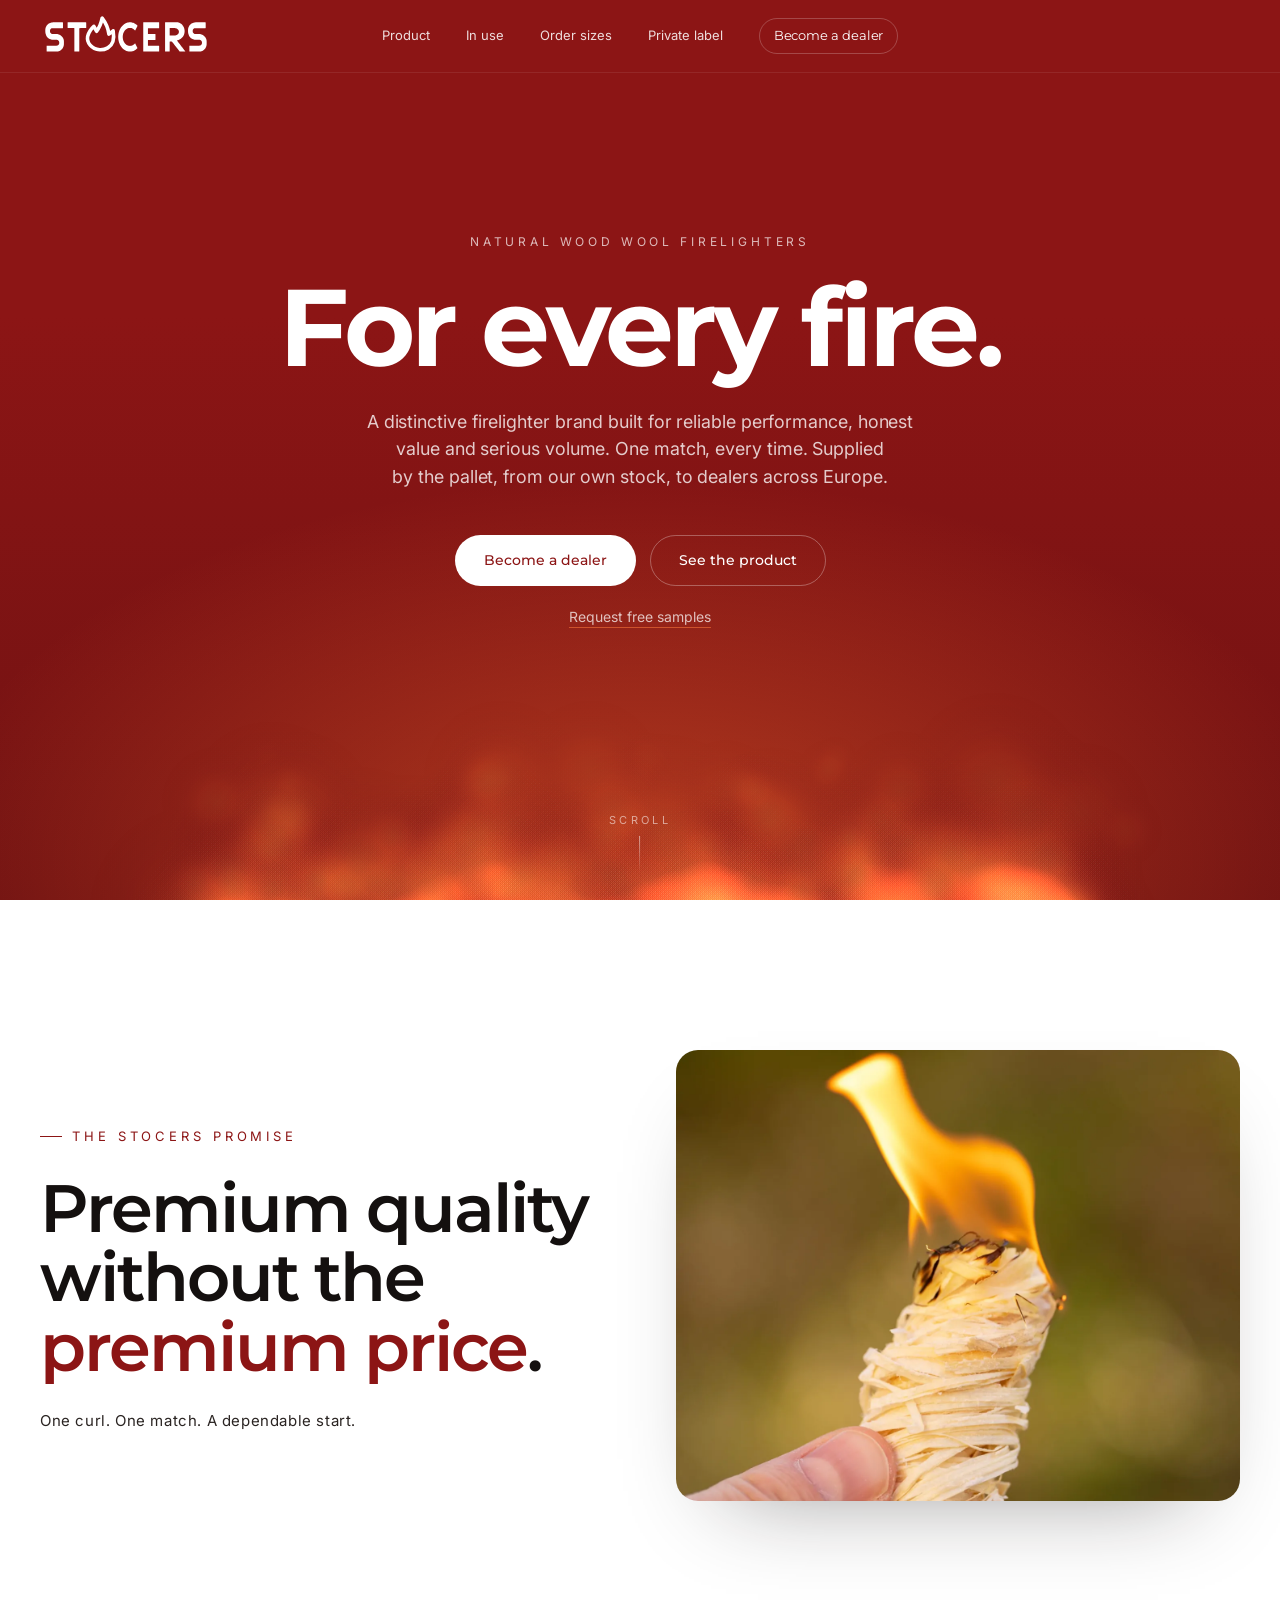
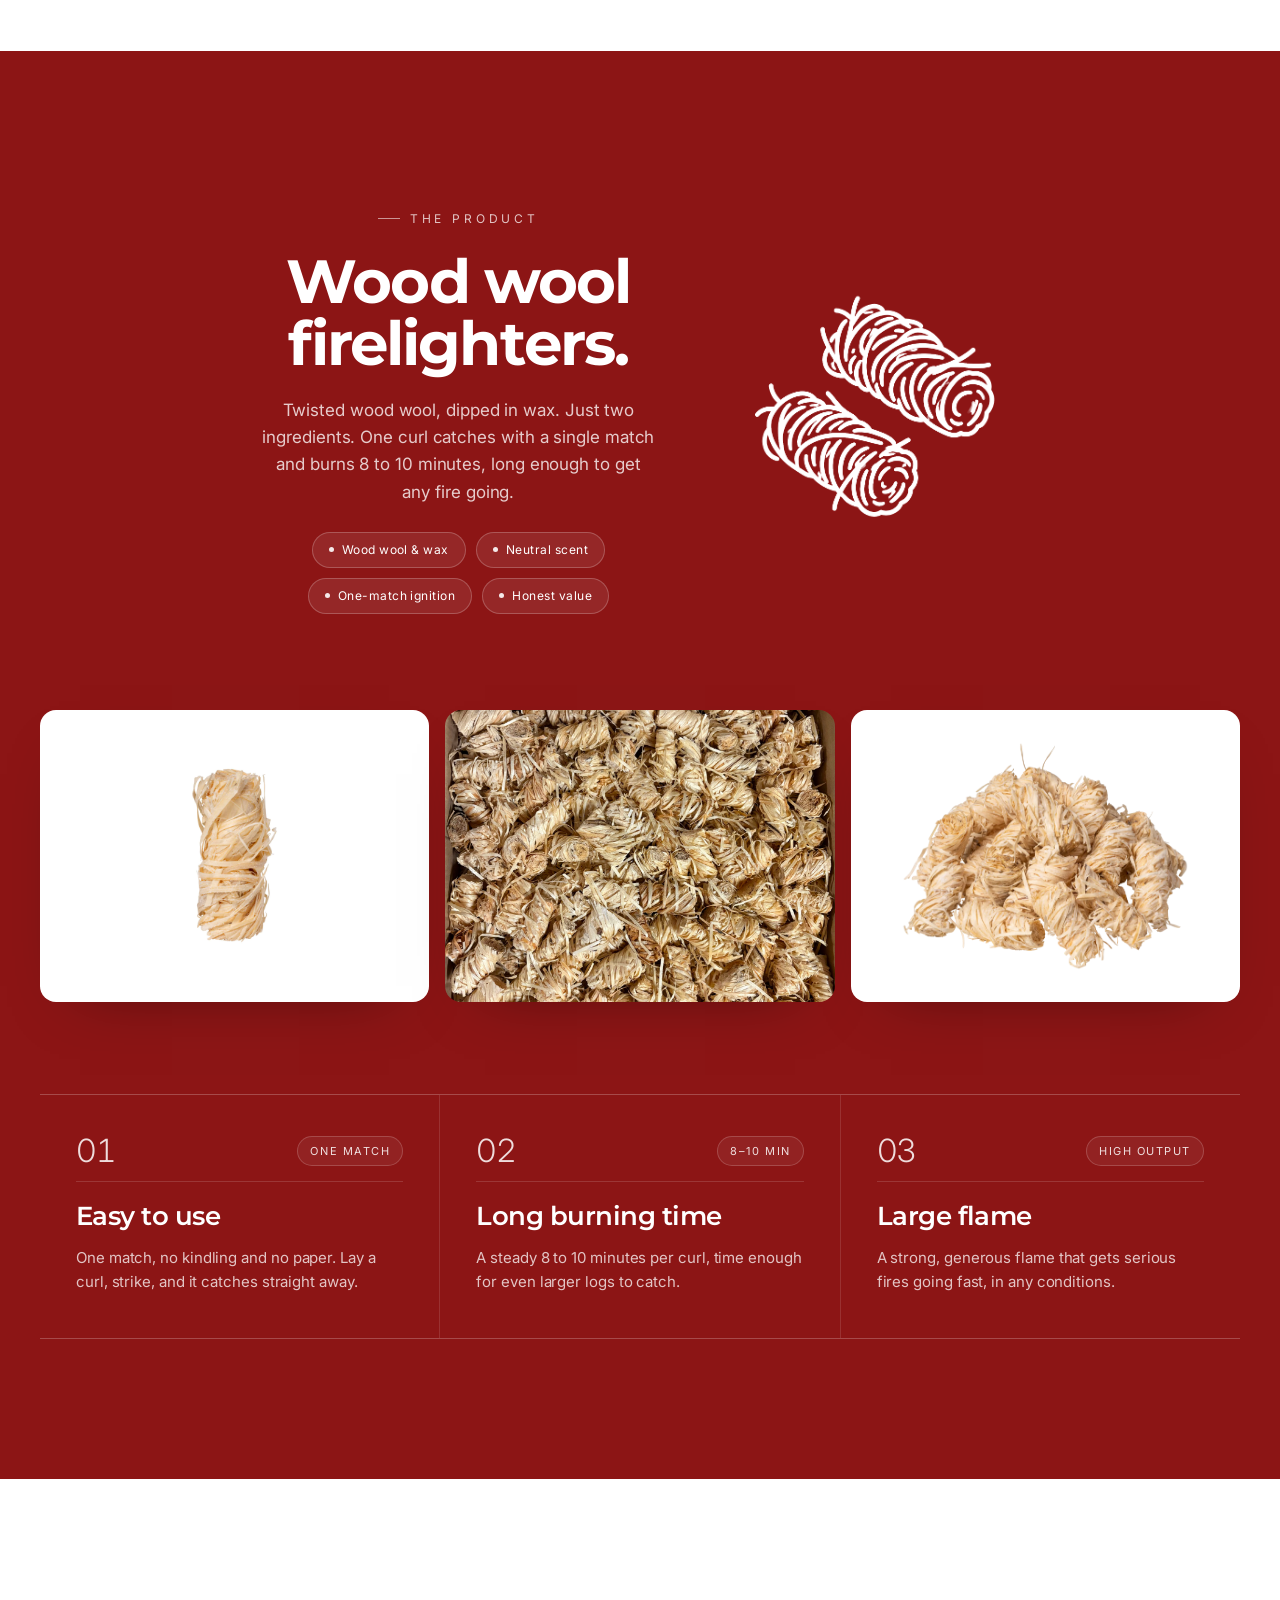
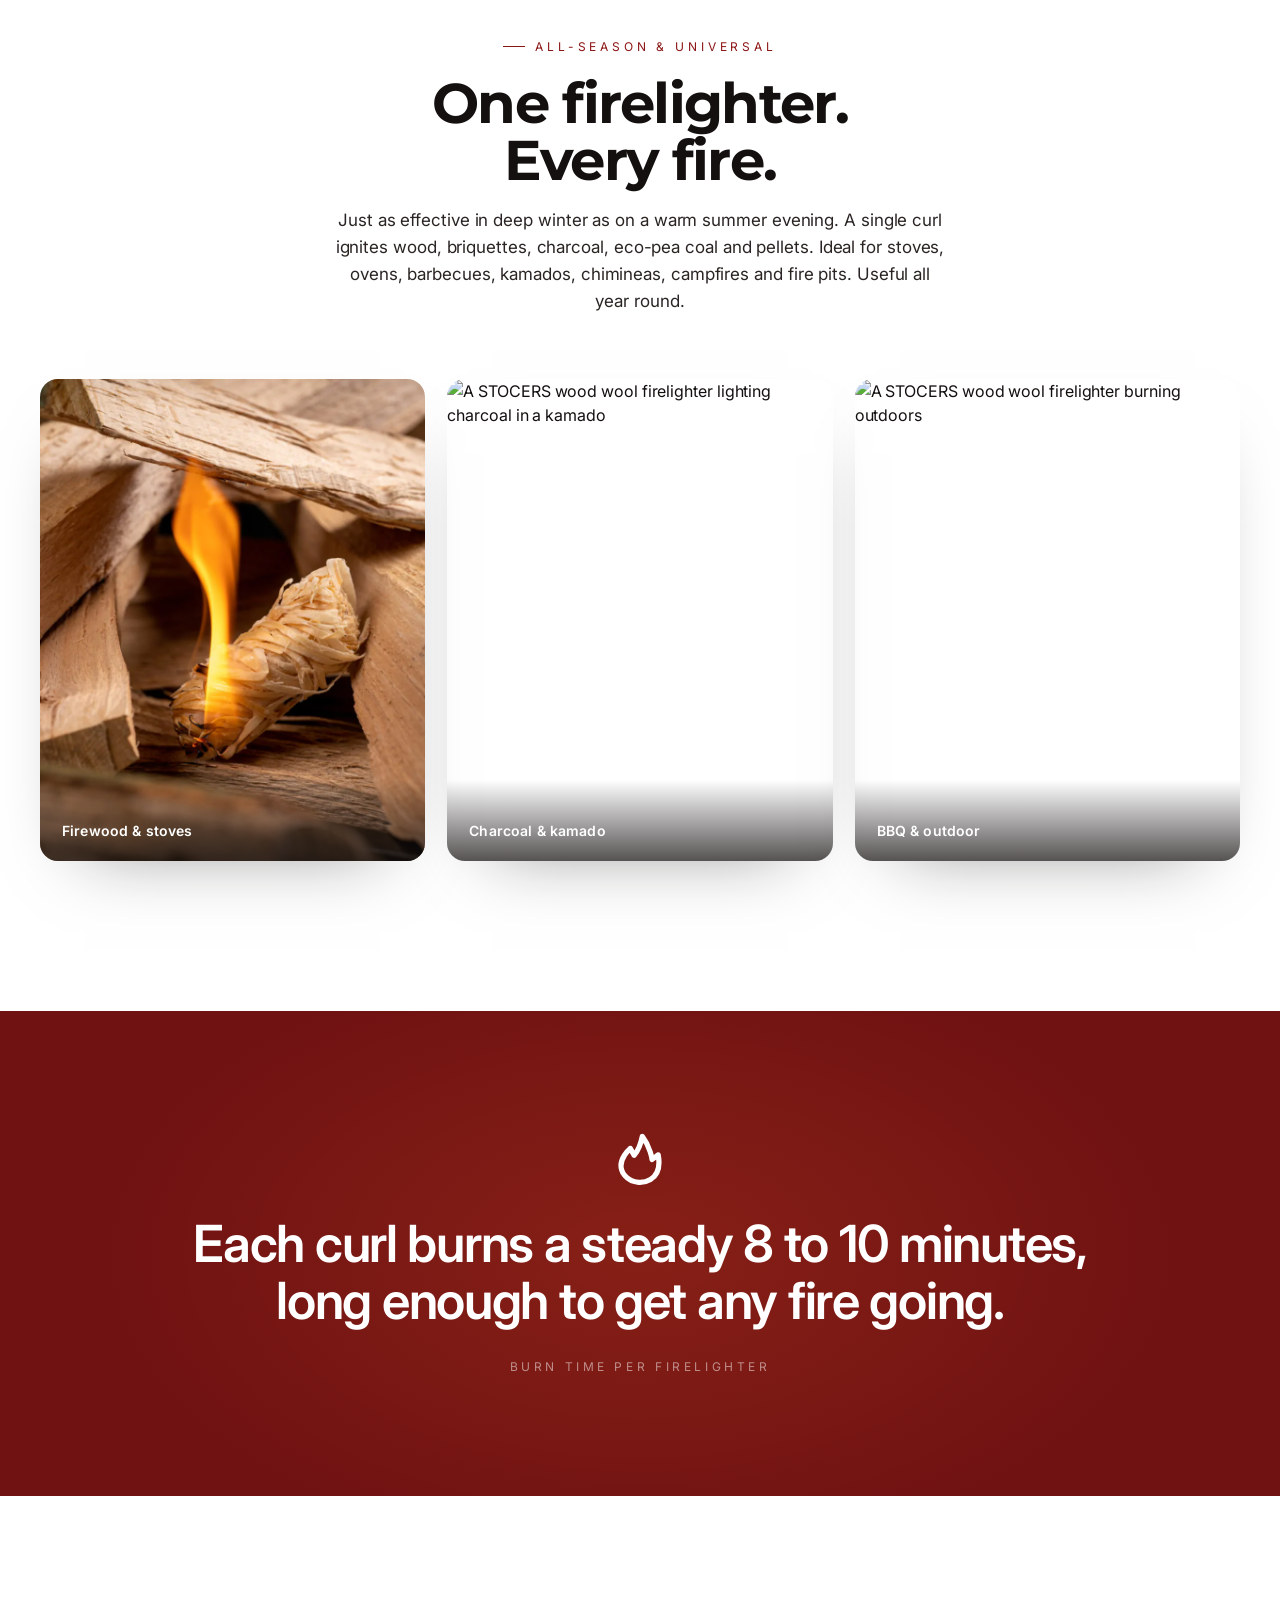
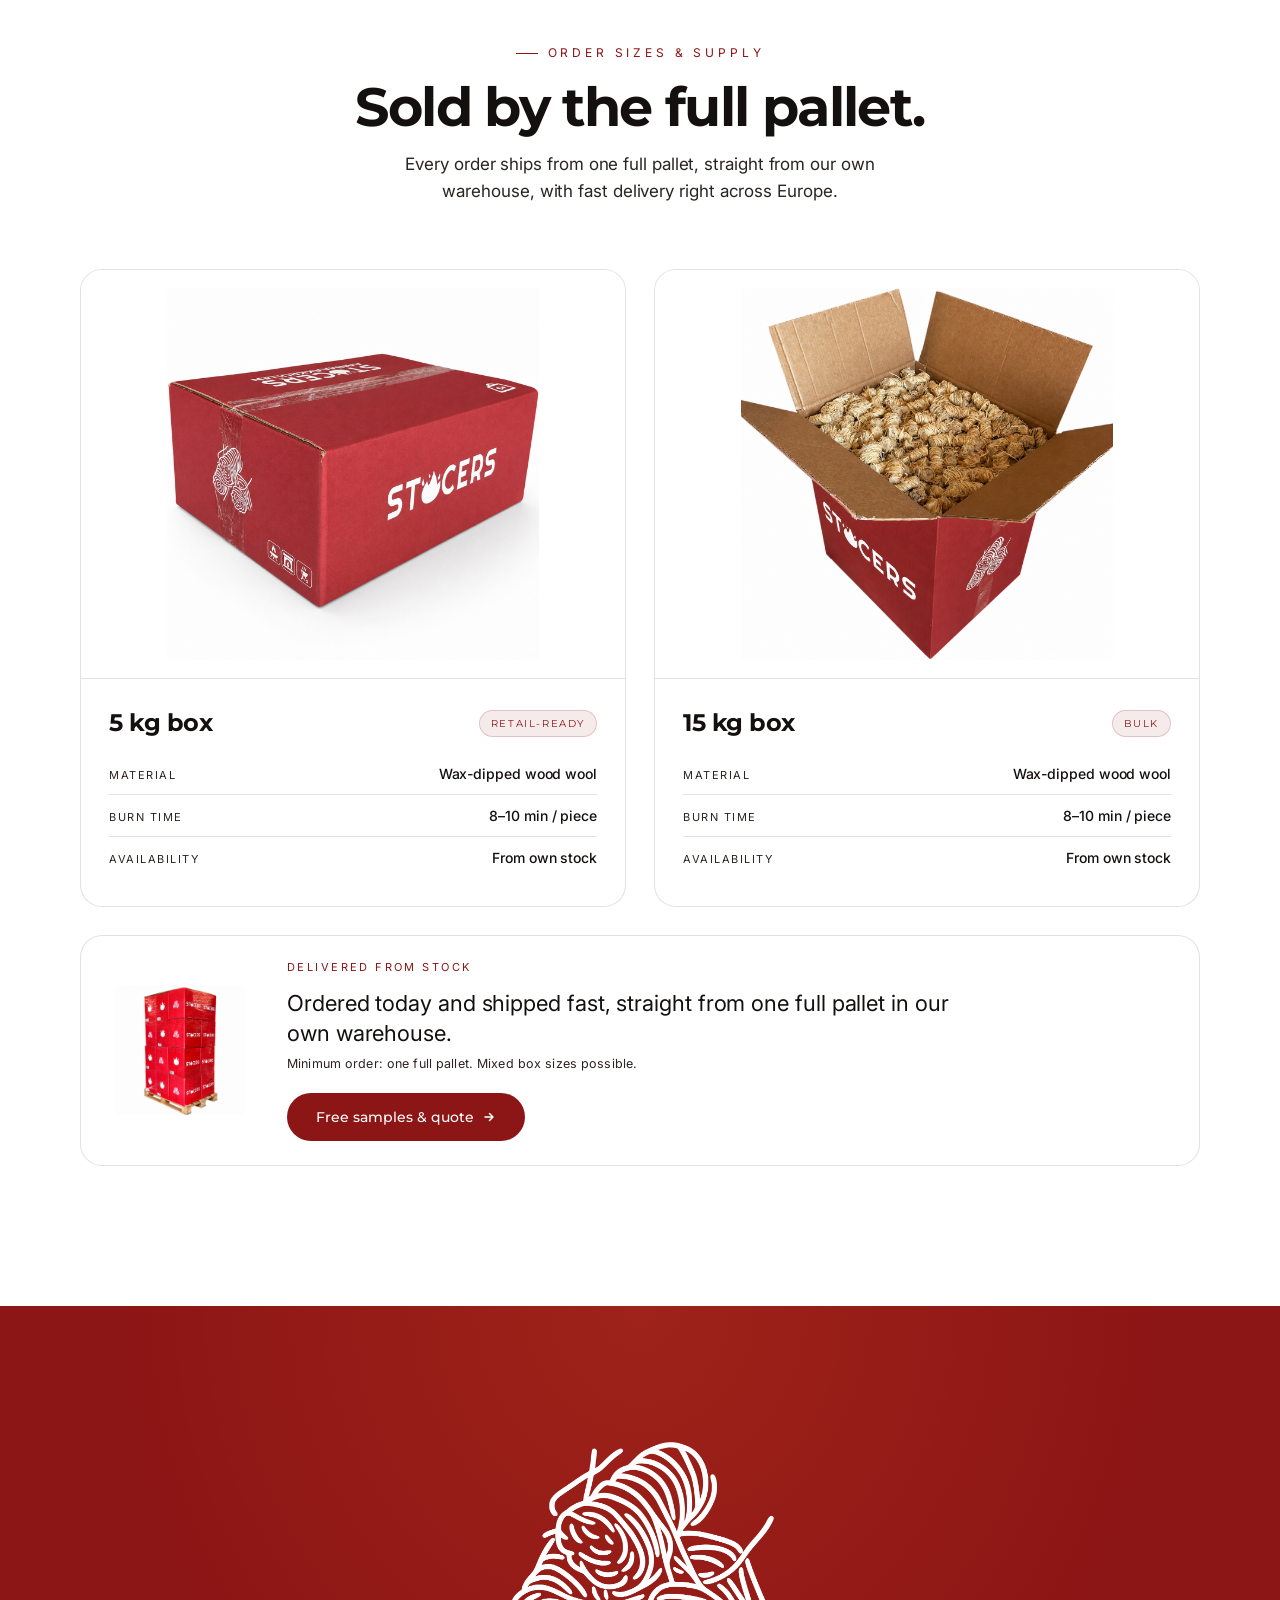
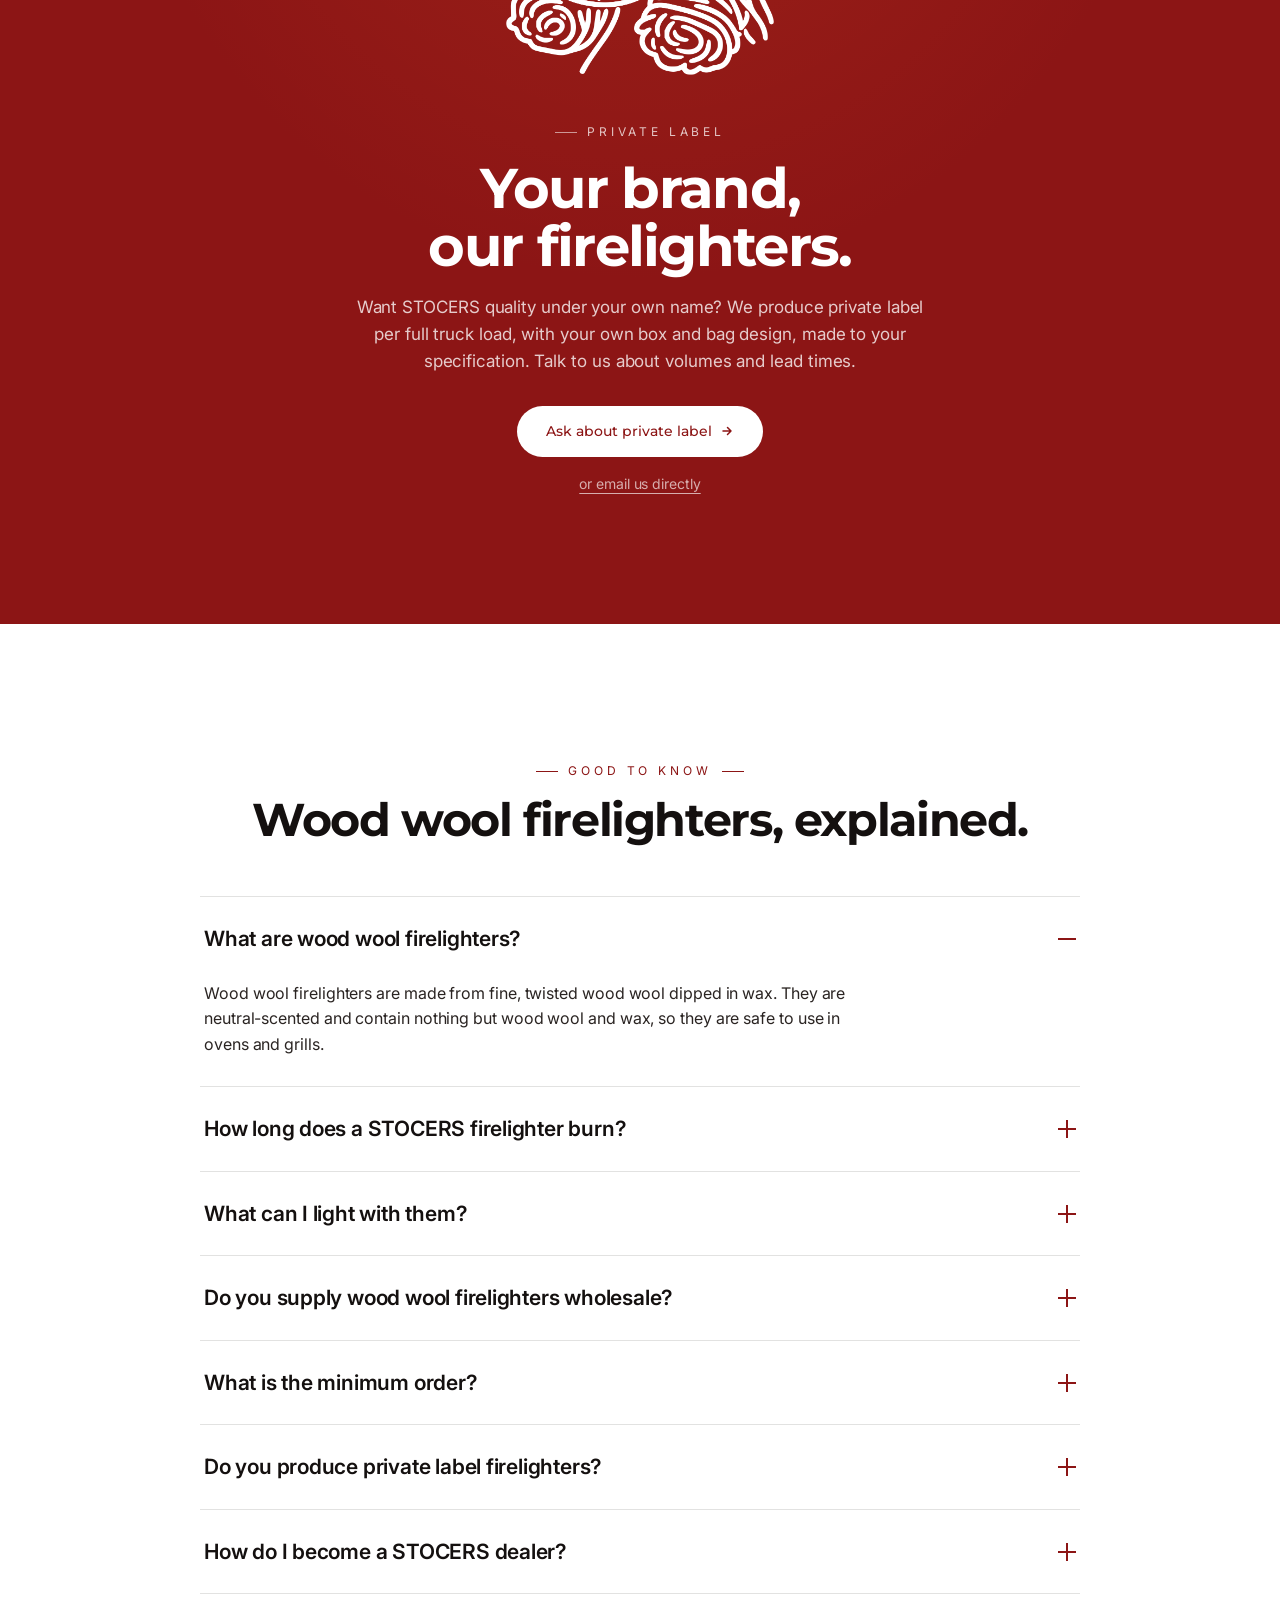
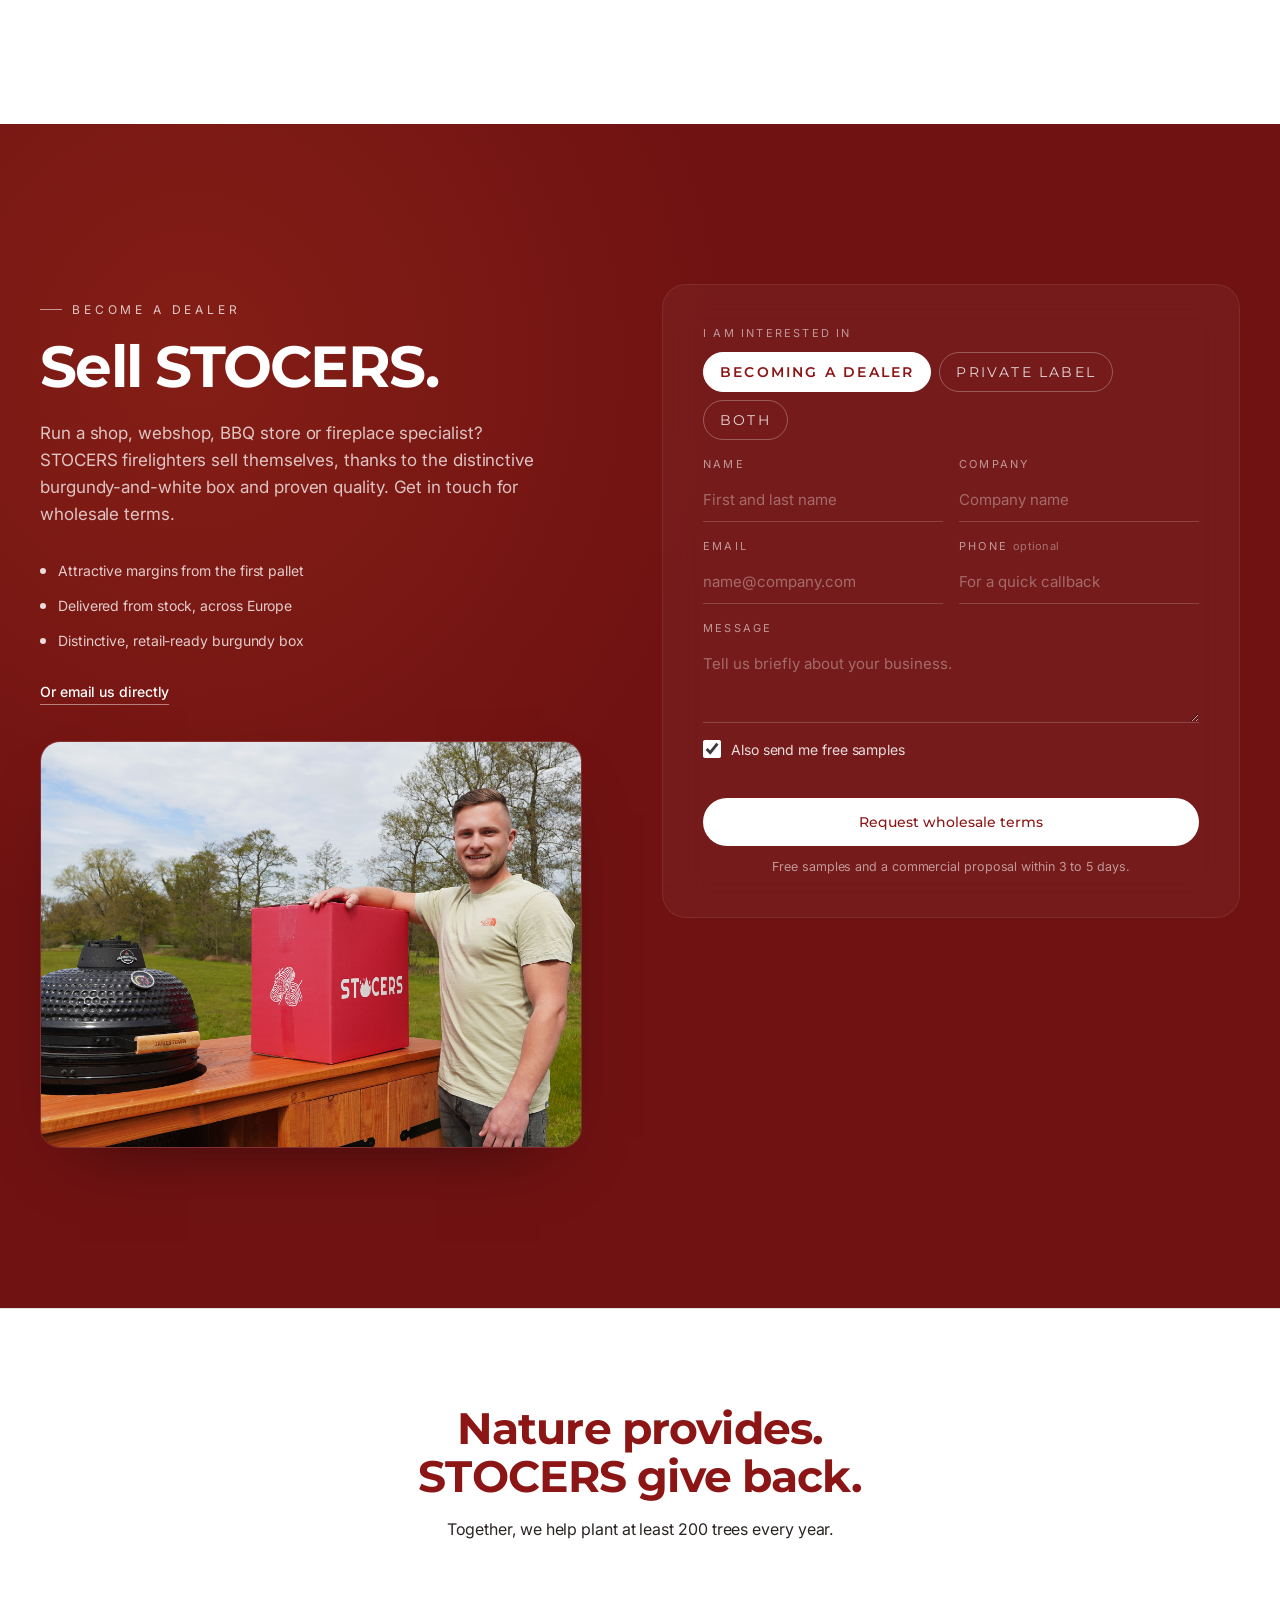
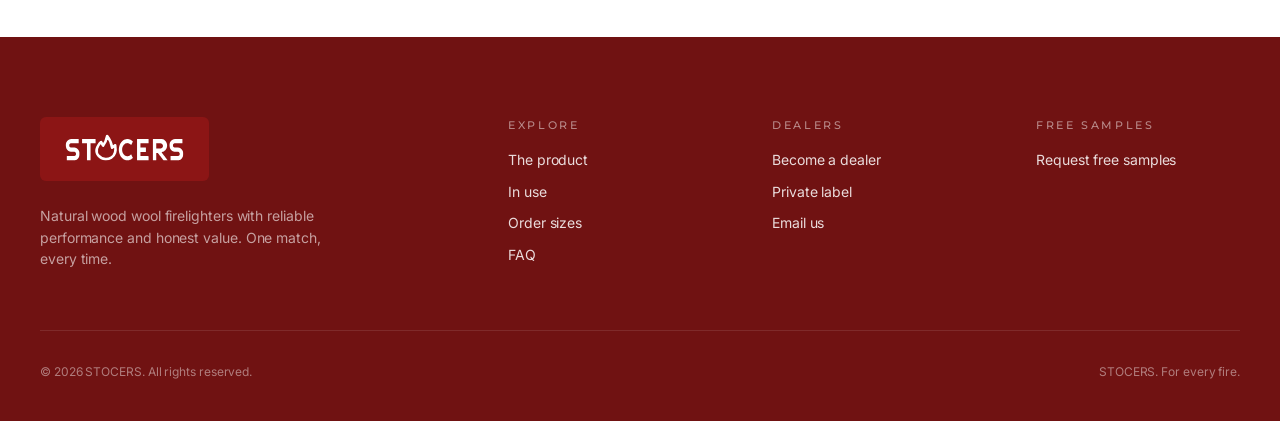
==== commit 5bdfc2fe: "aanpassen" ====
--- a/index.html
+++ b/index.html
@@ -5,35 +5,39 @@
 <meta name="viewport" content="width=device-width, initial-scale=1.0" />
 <meta name="google-site-verification" content="wht1qzibNGzQju9Q62V1hOVkws3pDcEipL0VVEmakhk" />
 <title>STOCERS Wood Wool Firelighters | Producer &amp; Wholesale</title>
-<meta name="description" content="STOCERS is a producer of premium wood wool firelighters that are natural, odorless, FSC-certified and eco-friendly. One match, every time. Sold by the pallet from stock. Become a dealer or order private label." />
-<meta name="keywords" content="wood wool firelighters, firelighters, fire starters, natural firelighters, eco-friendly firelighters, FSC firelighters, wholesale firelighters, private label firelighters, BBQ firelighters, fireplace firelighters, STOCERS" />
+<meta name="description" content="STOCERS is the producer of natural wood wool firelighters. Reliable performance and honest value, supplied by the pallet from stock. Become a dealer or order private label." />
+<meta name="keywords" content="wood wool firelighters, firelighters, fire starters, natural firelighters, wholesale firelighters, private label firelighters, BBQ firelighters, fireplace firelighters, STOCERS" />
 <meta name="robots" content="index, follow" />
 <meta name="author" content="STOCERS" />
-<meta name="theme-color" content="#6B0E18" />
+<meta name="theme-color" content="#8C1515" />
 <link rel="canonical" href="https://stocers.com/" />
 
 <!-- Icons -->
-<link rel="icon" type="image/png" href="assets/favicon.png" />
-<link rel="apple-touch-icon" href="assets/favicon.png" />
+<link rel="icon" type="image/svg+xml" href="assets/favicon.svg" />
+<link rel="icon" type="image/png" sizes="32x32" href="assets/favicon-32.png" />
+<link rel="apple-touch-icon" href="assets/favicon-192.png" />
 
 <!-- Open Graph -->
 <meta property="og:type" content="website" />
 <meta property="og:site_name" content="STOCERS" />
 <meta property="og:title" content="STOCERS Wood Wool Firelighters" />
-<meta property="og:description" content="Producer of premium wood wool firelighters that are natural, odorless and FSC-certified. One match, every time. Become a dealer or order private label." />
+<meta property="og:description" content="Producer of natural wood wool firelighters. Reliable performance, honest value. One match, every time. Become a dealer or order private label." />
 <meta property="og:url" content="https://stocers.com/" />
-<meta property="og:image" content="https://stocers.com/assets/og-image.jpg?v=4" />
+<meta property="og:image" content="https://stocers.com/assets/og-brand.jpg" />
 <meta property="og:image:width" content="1200" />
 <meta property="og:image:height" content="630" />
-<meta property="og:image:alt" content="A burning STOCERS wood wool firelighter" />
+<meta property="og:image:alt" content="STOCERS. For every fire." />
 <meta property="og:locale" content="en" />
 
 <!-- Twitter -->
 <meta name="twitter:card" content="summary_large_image" />
 <meta name="twitter:title" content="STOCERS Wood Wool Firelighters" />
-<meta name="twitter:description" content="Producer of premium wood wool firelighters that are natural, odorless and FSC-certified. One match, every time." />
-<meta name="twitter:image" content="https://stocers.com/assets/og-image.jpg?v=4" />
-
+<meta name="twitter:description" content="Producer of natural wood wool firelighters. Reliable performance and honest value. One match, every time." />
+<meta name="twitter:image" content="https://stocers.com/assets/og-brand.jpg" />
+
+<link rel="preconnect" href="https://fonts.googleapis.com" />
+<link rel="preconnect" href="https://fonts.gstatic.com" crossorigin="anonymous" />
+<link href="https://fonts.googleapis.com/css2?family=Montserrat:wght@600;700&family=Inter:wght@400;500;600;700&display=swap" rel="stylesheet" />
 <link rel="stylesheet" href="styles.css" />
 <script src="app.js" defer></script>
 
@@ -48,8 +52,8 @@
       "name": "STOCERS",
       "url": "https://stocers.com/",
       "email": "sales@stocers.com",
-      "logo": "https://stocers.com/assets/og-image.jpg",
-      "description": "Producer of premium wood wool firelighters that are natural, odorless, FSC-certified and eco-friendly.",
+      "logo": "https://stocers.com/assets/stocers-logo-2000.png",
+      "description": "Producer of natural wood wool firelighters. Reliable performance, natural materials and honest value.",
       "slogan": "For every fire."
     },
     {
@@ -63,7 +67,7 @@
     {
       "@type": "FAQPage",
       "mainEntity": [
-        { "@type": "Question", "name": "What are wood wool firelighters?", "acceptedAnswer": { "@type": "Answer", "text": "Wood wool firelighters are made from fine, twisted wood wool dipped in natural wax. They are eco-friendly, neutral-scented and FSC certified, with nothing but wood and wax, so they are safe to use in ovens and grills." } },
+        { "@type": "Question", "name": "What are wood wool firelighters?", "acceptedAnswer": { "@type": "Answer", "text": "Wood wool firelighters are made from fine, twisted wood wool dipped in wax. They are neutral-scented and contain nothing but wood wool and wax, so they are safe to use in ovens and grills." } },
         { "@type": "Question", "name": "How long does a STOCERS firelighter burn?", "acceptedAnswer": { "@type": "Answer", "text": "Each curl lights with a single match and burns a steady 8 to 10 minutes, long enough to get any fire going without kindling or paper." } },
         { "@type": "Question", "name": "What can I light with wood wool firelighters?", "acceptedAnswer": { "@type": "Answer", "text": "They ignite wood, briquettes, charcoal and eco-pellets, and they are ideal for fireplaces, wood stoves, BBQs, kamados, pizza ovens, chimineas, campfires and fire pits. An all-season product for winter and summer." } },
         { "@type": "Question", "name": "Do you supply wood wool firelighters wholesale?", "acceptedAnswer": { "@type": "Answer", "text": "Yes. STOCERS is a producer and supplies by the full pallet from stock, with fast delivery across Europe. We also produce private label per truck load." } },
@@ -81,7 +85,7 @@
 <!-- ──────────────────────────── NAV ──────────────────────────── -->
 <nav class="nav">
   <a href="#top" class="nav__logo" aria-label="STOCERS">
-    <img src="assets/stocers-logo-white.png" alt="STOCERS" />
+    <img src="assets/stocers-logo.svg" alt="STOCERS" />
   </a>
   <div class="nav__right">
     <div class="nav__links">
@@ -99,9 +103,9 @@
   <div class="hero__flames"><canvas></canvas></div>
   <div class="embers" aria-hidden="true"></div>
 
-  <div class="hero__eyebrow">Wood Wool Firelighters</div>
-  <h1 class="hero__title" data-headline>Your <em>fire</em> starts here.</h1>
-  <p class="hero__sub">STOCERS produces premium wood wool firelighters. One match, every time. Natural, odorless and supplied by the pallet, from our own stock, to dealers across Europe.</p>
+  <div class="hero__eyebrow">Natural wood wool firelighters</div>
+  <h1 class="hero__title" data-headline>For every fire.</h1>
+  <p class="hero__sub">A distinctive firelighter brand built for reliable performance, honest value and serious volume. One match, every time. Supplied by the pallet, from our own stock, to dealers across Europe.</p>
   <div class="hero__actions">
     <a href="#dealer" class="btn btn--ember">Become a dealer</a>
     <a href="#product" class="btn btn--ghost">See the product</a>
@@ -117,9 +121,9 @@
     <div class="statement__copy">
       <p class="statement__meta">The STOCERS promise</p>
       <h2 class="statement__quote reveal">
-        STOCERS. For every <span>fire</span>.
+        Premium quality without the <span>premium price</span>.
       </h2>
-      <p class="statement__caption reveal">One curl. One match. Every fire, lit.</p>
+      <p class="statement__caption reveal">One curl. One match. A dependable start.</p>
     </div>
     <figure class="statement__photo reveal">
       <img src="assets/firelighter-flame.webp" alt="A STOCERS wood wool firelighter burning with a clean, natural flame" loading="lazy" decoding="async" />
@@ -130,16 +134,19 @@
 <!-- ──────────────────────────── PRODUCT ──────────────────────────── -->
 <section class="lineup" id="product" data-screen-label="03 Product">
   <div class="lineup__inner">
-    <div class="lineup__head reveal">
+    <div class="lineup__head lineup__head--art reveal">
+      <div class="lineup__head-copy">
       <div class="lineup__eyebrow">The product</div>
       <h2 class="lineup__title">Wood wool firelighters.</h2>
-      <p class="lineup__lead">Twisted wood wool, dipped in natural wax. Just two ingredients. One curl catches with a single match and burns 8 to 10 minutes, long enough to get any fire going.</p>
+      <p class="lineup__lead">Twisted wood wool, dipped in wax. Just two ingredients. One curl catches with a single match and burns 8 to 10 minutes, long enough to get any fire going.</p>
       <ul class="ecochips" aria-label="Product credentials">
-        <li>Eco-friendly</li>
-        <li>Neutral-scented</li>
-        <li>FSC certified</li>
-        <li>No chemicals</li>
+        <li>Wood wool &amp; wax</li>
+        <li>Neutral scent</li>
+        <li>One-match ignition</li>
+        <li>Honest value</li>
       </ul>
+      </div>
+      <img class="lineup__art" src="assets/stocers-illu-staggered.png" alt="" aria-hidden="true" loading="lazy" decoding="async" />
     </div>
 
     <figure class="lineup__shots reveal">
@@ -206,6 +213,7 @@
 <!-- ──────────────────────────── BURN-TIME QUOTE ──────────────────────────── -->
 <section class="burnquote" data-screen-label="05 Burn time">
   <blockquote class="burnquote__inner reveal">
+    <img class="burnquote__flame" src="assets/stocers-flame.svg" alt="" aria-hidden="true" />
     <p class="burnquote__text">Each curl burns a steady <span>8 to 10 minutes</span>, long enough to get any fire going.</p>
     <footer class="burnquote__meta">Burn time per firelighter</footer>
   </blockquote>
@@ -262,6 +270,7 @@
 <!-- ──────────────────────────── PRIVATE LABEL ──────────────────────────── -->
 <section class="plabel" id="private-label" data-screen-label="07 Private label">
   <div class="plabel__inner reveal">
+    <img class="plabel__art" src="assets/stocers-illu-hero.png" alt="" aria-hidden="true" loading="lazy" decoding="async" />
     <div class="plabel__eyebrow">Private label</div>
     <h2 class="plabel__title">Your brand, our firelighters.</h2>
     <p class="plabel__lead">Want STOCERS quality under your own name? We produce private label per full truck load, with your own box and bag design, made to your specification. Talk to us about volumes and lead times.</p>
@@ -284,7 +293,7 @@
     <div class="faq__list">
       <details class="faq__item reveal" open>
         <summary class="faq__q">What are wood wool firelighters?<span class="faq__icon" aria-hidden="true"></span></summary>
-        <div class="faq__a"><p>Wood wool firelighters are made from fine, twisted wood wool dipped in natural wax. They are eco-friendly, neutral-scented and FSC certified, with nothing but wood and wax, so they are safe to use in ovens and grills.</p></div>
+        <div class="faq__a"><p>Wood wool firelighters are made from fine, twisted wood wool dipped in wax. They are neutral-scented and contain nothing but wood wool and wax, so they are safe to use in ovens and grills.</p></div>
       </details>
       <details class="faq__item reveal">
         <summary class="faq__q">How long does a STOCERS firelighter burn?<span class="faq__icon" aria-hidden="true"></span></summary>
@@ -321,16 +330,16 @@
       <div class="dealer__kicker">Become a dealer</div>
       <h2 class="dealer__title">Sell STOCERS.</h2>
       <p class="dealer__lead">
-        Run a shop, webshop, BBQ store or fireplace specialist? STOCERS firelighters sell themselves, thanks to the recognizable red box and proven quality. Get in touch for wholesale terms.
+        Run a shop, webshop, BBQ store or fireplace specialist? STOCERS firelighters sell themselves, thanks to the distinctive burgundy-and-white box and proven quality. Get in touch for wholesale terms.
       </p>
       <ul class="dealer__list">
         <li>Attractive margins from the first pallet</li>
         <li>Delivered from stock, across Europe</li>
-        <li>Recognizable, retail-ready red box</li>
+        <li>Distinctive, retail-ready burgundy box</li>
       </ul>
       <a class="dealer__mail" data-mail href="#">Or email us directly</a>
       <figure class="dealer__photo">
-        <img src="assets/stocers-bbq-box.jpg" alt="STOCERS dealer with the recognizable red wood wool firelighter box" loading="lazy" decoding="async" />
+        <img src="assets/stocers-bbq-box.jpg" alt="STOCERS dealer with the distinctive burgundy wood wool firelighter box" loading="lazy" decoding="async" />
       </figure>
     </div>
 
@@ -381,12 +390,20 @@
   </div>
 </section>
 
+<!-- ──────────────────────────── NATURE ──────────────────────────── -->
+<section class="nature" data-screen-label="Nature promise">
+  <div class="nature__inner reveal">
+    <h2 class="nature__lines">Nature provides. STOCERS give back.</h2>
+    <p class="nature__impact">Together, we help plant at least 200 trees every year.</p>
+  </div>
+</section>
+
 <!-- ──────────────────────────── FOOTER ──────────────────────────── -->
 <footer class="footer" data-screen-label="10 Footer">
   <div class="footer__inner">
     <div class="footer__brand">
-      <span class="footer__lockup"><img src="assets/stocers-logo-white.png" alt="STOCERS" /></span>
-      <p class="footer__tag">STOCERS produces premium wood wool firelighters. One match, every time.</p>
+      <span class="footer__lockup"><img src="assets/stocers-logo.svg" alt="STOCERS" /></span>
+      <p class="footer__tag">Natural wood wool firelighters with reliable performance and honest value. One match, every time.</p>
     </div>
     <div class="footer__col">
       <h4>Explore</h4>
@@ -434,7 +451,7 @@
     <div class="samples__body">
       <div class="samples__kicker">Free for traders</div>
       <h2 class="samples__title" id="samples-title">Get our <em>free samples</em></h2>
-      <p class="samples__text">Interested in the best wood wool firelighters from STOCERS? Leave your company and contact details to receive <strong>FREE SAMPLES</strong>. You'll get the package and a commercial proposal within 3 to 5 days. We guarantee our products are the absolute best on the firewood-products market.</p>
+      <p class="samples__text">Interested in the best wood wool firelighters from STOCERS? Leave your company and contact details to receive <strong>FREE SAMPLES</strong>. You'll get the package and a commercial proposal within 3 to 5 days. Judge the quality yourself before you order.</p>
 
       <form class="samples__form" id="samples-form" novalidate>
         <div class="samples__fields">
@@ -442,7 +459,7 @@
           <input name="email" type="email" required placeholder="Work email" aria-label="Work email" />
         </div>
         <input type="text" name="_honey" tabindex="-1" autocomplete="off" class="hp-field" aria-hidden="true" />
-        <button type="submit" data-submit class="btn btn--ember samples__submit">Send me free samples</button>
+        <button type="submit" data-submit class="btn btn--bordeaux samples__submit">Send me free samples</button>
         <p class="samples__status" data-status role="status" aria-live="polite"></p>
       </form>
     </div>
--- a/styles.css
+++ b/styles.css
@@ -1,15 +1,15 @@
 /* STOCERS — one-page brand site */
 
 :root {
-  --bordeaux: #6B0E18;
-  --bordeaux-deep: #3E0810;
-  --bordeaux-dark: #1F0306;
+  --bordeaux: #8C1515;
+  --bordeaux-deep: #701212;
+  --bordeaux-dark: #4F0D0D;
   --ember: #FF6A2E;
   --ember-bright: #FFB347;
   --ink: #14100F;
   --ink-soft: #2A2422;
-  --cream: #F6F2EC;
-  --cream-warm: #EDE6DC;
+  --cream: #FFFFFF;
+  --cream-warm: #F6F3F0;
   --paper: #FFFFFF;
   --rule: rgba(20, 16, 15, 0.12);
   --rule-light: rgba(255, 255, 255, 0.15);
@@ -19,8 +19,10 @@
 
 html { scroll-behavior: smooth; }
 
+h1, h2, h3, h4, .btn, .nav__cta, .pbox__badge, .pill span { font-family: 'Montserrat', 'Helvetica Neue', Helvetica, Arial, sans-serif; }
+
 body {
-  font-family: 'Helvetica Neue', Helvetica, -apple-system, BlinkMacSystemFont, 'Segoe UI', Arial, sans-serif;
+  font-family: 'Inter', 'Helvetica Neue', Helvetica, -apple-system, BlinkMacSystemFont, 'Segoe UI', Arial, sans-serif;
   font-feature-settings: 'kern';
   -webkit-font-smoothing: antialiased;
   -moz-osx-font-smoothing: grayscale;
@@ -69,7 +71,7 @@
   font-size: 13px; letter-spacing: 0;
 }
 .nav__links a {
-  color: rgba(246, 242, 236, 0.85);
+  color: rgba(255, 255, 255, 0.85);
   transition: color .2s ease;
 }
 .nav__links a:hover { color: var(--paper); }
@@ -108,7 +110,7 @@
   font-size: 12px;
   letter-spacing: 0.32em;
   text-transform: uppercase;
-  color: rgba(246, 242, 236, 0.7);
+  color: rgba(255, 255, 255, 0.7);
   margin-bottom: 24px;
   position: relative; z-index: 2;
 }
@@ -124,17 +126,14 @@
 }
 .hero__title em {
   font-style: normal;
-  background: linear-gradient(180deg, var(--ember-bright), var(--ember));
-  -webkit-background-clip: text;
-  background-clip: text;
-  color: transparent;
+  color: #FFFFFF;
 }
 .hero__sub {
   position: relative; z-index: 2;
   margin-top: 28px;
   font-size: clamp(15px, 1.4vw, 18px);
   max-width: 52ch;
-  color: rgba(246, 242, 236, 0.78);
+  color: rgba(255, 255, 255, 0.78);
   line-height: 1.55;
   text-wrap: balance;
 }
@@ -157,10 +156,10 @@
 }
 .btn:active { transform: scale(0.98); }
 .btn--ember {
-  background: var(--ember);
-  color: var(--ink);
-}
-.btn--ember:hover { background: var(--ember-bright); }
+  background: #FFFFFF;
+  color: var(--bordeaux);
+}
+.btn--ember:hover { background: rgba(255,255,255,0.88); }
 .btn--ghost {
   background: transparent;
   color: var(--cream);
@@ -218,13 +217,13 @@
   font-size: 11px;
   letter-spacing: 0.3em;
   text-transform: uppercase;
-  color: rgba(246, 242, 236, 0.55);
+  color: rgba(255, 255, 255, 0.55);
   z-index: 3;
   display: flex; flex-direction: column; align-items: center; gap: 8px;
 }
 .hero__scroll::after {
   content: ''; width: 1px; height: 36px;
-  background: linear-gradient(180deg, rgba(246,242,236,0.55), transparent);
+  background: linear-gradient(180deg, rgba(255,255,255,0.55), transparent);
   animation: scroll-pulse 2s ease-in-out infinite;
 }
 @keyframes scroll-pulse {
@@ -263,10 +262,7 @@
   color: var(--ink);
 }
 .statement__quote span {
-  background: linear-gradient(180deg, var(--ember) 0%, var(--bordeaux) 70%, var(--bordeaux-deep) 100%);
-  -webkit-background-clip: text;
-  background-clip: text;
-  color: transparent;
+  color: var(--bordeaux);
 }
 .statement__meta {
   position: relative;
@@ -342,12 +338,12 @@
   font-size: 12px;
   letter-spacing: 0.32em;
   text-transform: uppercase;
-  color: var(--ember);
+  color: rgba(255,255,255,0.75);
   margin-bottom: 22px;
   display: inline-flex; align-items: center; gap: 10px;
 }
 .lineup__eyebrow::before {
-  content: ''; width: 22px; height: 1px; background: var(--ember);
+  content: ''; width: 22px; height: 1px; background: rgba(255,255,255,0.55);
 }
 .lineup__title {
   font-size: clamp(36px, 4.8vw, 68px);
@@ -360,14 +356,11 @@
 }
 .lineup__title em {
   font-style: normal;
-  background: linear-gradient(180deg, var(--ember-bright), var(--ember));
-  -webkit-background-clip: text;
-  background-clip: text;
-  color: transparent;
+  color: #FFFFFF;
 }
 .lineup__lead {
   font-size: 17px;
-  color: rgba(246, 242, 236, 0.78);
+  color: rgba(255, 255, 255, 0.78);
   line-height: 1.6;
   max-width: 56ch;
   margin: 0 auto;
@@ -424,14 +417,14 @@
   font-weight: 300;
   letter-spacing: -0.04em;
   line-height: 1;
-  color: var(--ember);
+  color: rgba(255,255,255,0.85);
   font-variant-numeric: tabular-nums;
 }
 .lineup__pack {
   font-size: 11px;
   letter-spacing: 0.14em;
   text-transform: uppercase;
-  color: rgba(246, 242, 236, 0.85);
+  color: rgba(255, 255, 255, 0.85);
   background: rgba(255, 255, 255, 0.06);
   border: 1px solid rgba(255, 255, 255, 0.18);
   padding: 6px 12px;
@@ -448,7 +441,7 @@
 }
 .lineup__item-body {
   font-size: 15px;
-  color: rgba(246, 242, 236, 0.75);
+  color: rgba(255, 255, 255, 0.75);
   line-height: 1.6;
   max-width: 38ch;
 }
@@ -783,7 +776,7 @@
 }
 .retail-card__desc {
   font-size: 15px;
-  color: rgba(246,242,236,0.78);
+  color: rgba(255,255,255,0.78);
   line-height: 1.55;
   flex: 1;
   position: relative; z-index: 2;
@@ -832,12 +825,12 @@
   font-size: 12px;
   letter-spacing: 0.32em;
   text-transform: uppercase;
-  color: var(--ember);
+  color: rgba(255,255,255,0.75);
   margin-bottom: 18px;
   display: inline-flex; align-items: center; gap: 10px;
 }
 .resellers__kicker::before {
-  content: ''; width: 22px; height: 1px; background: var(--ember);
+  content: ''; width: 22px; height: 1px; background: rgba(255,255,255,0.55);
 }
 .resellers__title {
   font-size: clamp(36px, 4.5vw, 64px);
@@ -849,7 +842,7 @@
 }
 .resellers__lead {
   font-size: 17px;
-  color: rgba(246,242,236,0.72);
+  color: rgba(255,255,255,0.72);
   line-height: 1.6;
   max-width: 44ch;
   margin-bottom: 32px;
@@ -858,12 +851,12 @@
   list-style: none;
   display: grid; gap: 14px;
   font-size: 14px;
-  color: rgba(246,242,236,0.7);
+  color: rgba(255,255,255,0.7);
 }
 .resellers__list li { display: flex; align-items: center; gap: 12px; }
 .resellers__list li::before {
   content: ''; width: 6px; height: 6px; border-radius: 50%;
-  background: var(--ember);
+  background: rgba(255,255,255,0.85);
 }
 
 .form {
@@ -880,7 +873,7 @@
   font-size: 11px;
   letter-spacing: 0.2em;
   text-transform: uppercase;
-  color: rgba(246,242,236,0.55);
+  color: rgba(255,255,255,0.55);
 }
 .field input,
 .field textarea,
@@ -895,12 +888,12 @@
   transition: border-color .2s ease;
 }
 .field input::placeholder,
-.field textarea::placeholder { color: rgba(246,242,236,0.35); }
+.field textarea::placeholder { color: rgba(255,255,255,0.35); }
 .field input:focus,
 .field textarea:focus,
 .field select:focus {
   outline: none;
-  border-bottom-color: var(--ember);
+  border-bottom-color: rgba(255,255,255,0.9);
 }
 .field textarea { resize: vertical; min-height: 80px; font-family: inherit; }
 .form__submit {
@@ -911,12 +904,12 @@
 .form__submit:disabled { opacity: 0.6; cursor: default; }
 .form__status {
   font-size: 13px;
-  color: rgba(246,242,236,0.7);
+  color: rgba(255,255,255,0.7);
   min-height: 18px;
   margin: 8px 0 0;
   letter-spacing: 0;
 }
-.form__status[data-state="error"] { color: var(--ember-bright); }
+.form__status[data-state="error"] { color: rgba(255,255,255,0.95); }
 .form__status[data-state="success"] { color: #8FD7A2; }
 
 @media (max-width: 900px) {
@@ -954,7 +947,7 @@
 .footer__lockup img { height: 32px; width: auto; display: block; }
 .footer__tag {
   font-size: 14px;
-  color: rgba(246,242,236,0.6);
+  color: rgba(255,255,255,0.6);
   max-width: 32ch;
   line-height: 1.55;
 }
@@ -962,23 +955,23 @@
   font-size: 11px;
   letter-spacing: 0.24em;
   text-transform: uppercase;
-  color: rgba(246,242,236,0.5);
+  color: rgba(255,255,255,0.5);
   margin-bottom: 16px;
   font-weight: 500;
 }
 .footer__col ul { list-style: none; display: grid; gap: 10px; }
 .footer__col a {
-  color: rgba(246,242,236,0.85);
+  color: rgba(255,255,255,0.85);
   font-size: 14px;
   transition: color .2s ease;
 }
-.footer__col a:hover { color: var(--ember-bright); }
+.footer__col a:hover { color: #FFFFFF; }
 .footer__legal {
   max-width: 1240px;
   margin: 32px auto 0;
   display: flex; justify-content: space-between;
   font-size: 12px;
-  color: rgba(246,242,236,0.45);
+  color: rgba(255,255,255,0.45);
   flex-wrap: wrap; gap: 16px;
 }
 
@@ -1022,12 +1015,12 @@
   font-size: 12px;
   letter-spacing: 0.32em;
   text-transform: uppercase;
-  color: var(--ember);
+  color: rgba(255,255,255,0.75);
   margin-bottom: 18px;
   display: inline-flex; align-items: center; gap: 10px;
 }
 .dealer__kicker::before {
-  content: ''; width: 22px; height: 1px; background: var(--ember);
+  content: ''; width: 22px; height: 1px; background: rgba(255,255,255,0.55);
 }
 .dealer__title {
   font-size: clamp(36px, 4.5vw, 64px);
@@ -1039,7 +1032,7 @@
 }
 .dealer__lead {
   font-size: 17px;
-  color: rgba(246,242,236,0.74);
+  color: rgba(255,255,255,0.74);
   line-height: 1.6;
   max-width: 46ch;
   margin-bottom: 32px;
@@ -1048,19 +1041,19 @@
   list-style: none;
   display: grid; gap: 14px;
   font-size: 14px;
-  color: rgba(246,242,236,0.78);
+  color: rgba(255,255,255,0.78);
   margin-bottom: 28px;
 }
 .dealer__list li { display: flex; align-items: center; gap: 12px; }
 .dealer__list li::before {
   content: ''; width: 6px; height: 6px; border-radius: 50%;
-  background: var(--ember);
+  background: rgba(255,255,255,0.85);
 }
 .dealer__mail {
   display: inline-flex; align-items: center; gap: 8px;
   font-size: 14px; font-weight: 500;
-  color: var(--ember-bright);
-  border-bottom: 1px solid rgba(255,179,71,0.4);
+  color: #FFFFFF;
+  border-bottom: 1px solid rgba(255,255,255,0.45);
   padding-bottom: 2px;
   transition: color .2s ease, border-color .2s ease;
 }
@@ -1189,10 +1182,7 @@
 }
 .samples__title em {
   font-style: normal;
-  background: linear-gradient(180deg, var(--ember), var(--bordeaux));
-  -webkit-background-clip: text;
-  background-clip: text;
-  color: transparent;
+  color: var(--bordeaux);
 }
 .samples__text {
   font-size: 15px;
@@ -1267,7 +1257,7 @@
 }
 .ecochips li::before {
   content: ''; width: 5px; height: 5px; border-radius: 50%;
-  background: var(--ember);
+  background: rgba(255,255,255,0.9);
 }
 
 /* ──────────────────────────── all-season / meet ──────────────────────────── */
@@ -1292,11 +1282,11 @@
   font-size: 12px;
   letter-spacing: 0.32em;
   text-transform: uppercase;
-  color: var(--ember);
+  color: rgba(255,255,255,0.75);
   margin-bottom: 18px;
   display: inline-flex; align-items: center; gap: 10px;
 }
-.allseason__eyebrow::before { content: ''; width: 22px; height: 1px; background: var(--ember); }
+.allseason__eyebrow::before { content: ''; width: 22px; height: 1px; background: rgba(255,255,255,0.55); }
 .allseason__title {
   font-size: clamp(36px, 4.5vw, 64px);
   font-weight: 700;
@@ -1306,7 +1296,7 @@
 }
 .allseason__lead {
   font-size: 17px;
-  color: rgba(246,242,236,0.74);
+  color: rgba(255,255,255,0.74);
   line-height: 1.65;
   max-width: 50ch;
   text-wrap: pretty;
@@ -1315,7 +1305,7 @@
   font-size: 11px;
   letter-spacing: 0.3em;
   text-transform: uppercase;
-  color: rgba(246,242,236,0.5);
+  color: rgba(255,255,255,0.5);
   margin-bottom: 26px;
 }
 .allseason__features {
@@ -1351,7 +1341,7 @@
 }
 .feature__body {
   font-size: 15px;
-  color: rgba(246,242,236,0.72);
+  color: rgba(255,255,255,0.72);
   line-height: 1.6;
 }
 
@@ -1431,8 +1421,8 @@
   font-size: 12px;
   font-weight: 700;
   letter-spacing: 0.08em;
-  color: var(--bordeaux-deep);
-  background: var(--ember-bright);
+  color: #FFFFFF;
+  background: var(--bordeaux);
   padding: 5px 11px;
   border-radius: 999px;
 }
@@ -1441,7 +1431,7 @@
   font-size: 10px;
   letter-spacing: 0.24em;
   text-transform: uppercase;
-  color: rgba(246,242,236,0.72);
+  color: rgba(255,255,255,0.72);
 }
 .pack__info {
   padding: 32px 32px 30px;
@@ -1508,17 +1498,14 @@
   text-wrap: balance;
 }
 .burnquote__text span {
-  background: linear-gradient(180deg, var(--ember-bright), var(--ember));
-  -webkit-background-clip: text;
-  background-clip: text;
-  color: transparent;
+  color: #FFFFFF;
 }
 .burnquote__meta {
   margin-top: 28px;
   font-size: 12px;
   letter-spacing: 0.3em;
   text-transform: uppercase;
-  color: rgba(246,242,236,0.5);
+  color: rgba(255,255,255,0.5);
 }
 
 @media (max-width: 720px) {
@@ -1643,7 +1630,7 @@
   letter-spacing: 0.04em;
   font-weight: 600;
   color: var(--ink);
-  background: rgba(246, 242, 236, 0.92);
+  background: rgba(255, 255, 255, 0.92);
   backdrop-filter: blur(6px);
   padding: 9px 15px;
   border-radius: 999px;
@@ -1850,11 +1837,11 @@
   font-size: 12px;
   letter-spacing: 0.32em;
   text-transform: uppercase;
-  color: var(--ember-bright);
+  color: rgba(255,255,255,0.75);
   margin-bottom: 18px;
   display: inline-flex; align-items: center; gap: 10px;
 }
-.plabel__eyebrow::before { content: ''; width: 22px; height: 1px; background: var(--ember-bright); }
+.plabel__eyebrow::before { content: ''; width: 22px; height: 1px; background: rgba(255,255,255,0.55); }
 .plabel__title {
   font-size: clamp(34px, 4.4vw, 60px);
   font-weight: 700;
@@ -1866,7 +1853,7 @@
 }
 .plabel__lead {
   font-size: 17px;
-  color: rgba(246, 242, 236, 0.78);
+  color: rgba(255, 255, 255, 0.78);
   line-height: 1.6;
   max-width: 52ch;
   margin: 0 auto 30px;
@@ -1941,7 +1928,7 @@
   margin-top: 20px;
   background: none; border: none; cursor: pointer;
   font: inherit; font-size: 14px;
-  color: rgba(246,242,236,0.72);
+  color: rgba(255,255,255,0.72);
   text-decoration: underline;
   text-underline-offset: 5px;
   text-decoration-color: rgba(255,122,60,0.55);
@@ -1954,7 +1941,7 @@
   font-size: 11px;
   letter-spacing: 0.2em;
   text-transform: uppercase;
-  color: rgba(246,242,236,0.55);
+  color: rgba(255,255,255,0.55);
 }
 .pills { display: flex; gap: 8px; flex-wrap: wrap; margin-top: 4px; }
 .pill { cursor: pointer; position: relative; }
@@ -1963,21 +1950,21 @@
   display: inline-flex; align-items: center;
   min-height: 40px;
   padding: 9px 16px;
-  border: 1px solid rgba(246,242,236,0.28);
+  border: 1px solid rgba(255,255,255,0.28);
   border-radius: 999px;
   font-size: 13.5px;
-  color: rgba(246,242,236,0.82);
+  color: rgba(255,255,255,0.82);
   transition: background .2s ease, border-color .2s ease, color .2s ease;
 }
-.pill:hover span { border-color: rgba(246,242,236,0.55); }
+.pill:hover span { border-color: rgba(255,255,255,0.55); }
 .pill input:checked + span {
-  background: var(--ember);
-  border-color: var(--ember);
-  color: #2A0509;
+  background: #FFFFFF;
+  border-color: #FFFFFF;
+  color: var(--bordeaux);
   font-weight: 600;
 }
 .pill input:focus-visible + span {
-  outline: 2px solid var(--ember-bright);
+  outline: 2px solid rgba(255,255,255,0.9);
   outline-offset: 2px;
 }
 
@@ -1985,20 +1972,20 @@
 .field__opt {
   text-transform: none;
   letter-spacing: 0.02em;
-  color: rgba(246,242,236,0.38);
+  color: rgba(255,255,255,0.38);
 }
 
 /* free-samples checkbox */
 .form__samples {
   display: flex; align-items: center; gap: 10px;
   font-size: 14px;
-  color: rgba(246,242,236,0.85);
+  color: rgba(255,255,255,0.85);
   cursor: pointer;
   margin: 4px 0 0;
 }
 .form__samples input {
   width: 18px; height: 18px;
-  accent-color: var(--ember);
+  accent-color: #FFFFFF;
   cursor: pointer;
   flex: none;
 }
@@ -2008,7 +1995,7 @@
   margin: 12px 0 0;
   font-size: 12.5px;
   text-align: center;
-  color: rgba(246,242,236,0.55);
+  color: rgba(255,255,255,0.55);
 }
 
 /* private label actions */
@@ -2018,7 +2005,7 @@
 }
 .plabel__mail {
   font-size: 14px;
-  color: rgba(246,242,236,0.65);
+  color: rgba(255,255,255,0.65);
   text-decoration: underline;
   text-underline-offset: 4px;
   transition: color .2s ease;
@@ -2034,3 +2021,22 @@
   width: 0;
   pointer-events: none;
 }
+
+/* ──────────────────────────── nature promise ──────────────────────────── */
+.nature { padding: 96px 40px; background: var(--paper); text-align: center; border-top: 1px solid var(--rule); }
+.nature__inner { max-width: 760px; margin: 0 auto; }
+.nature__lines { font-family: 'Montserrat', 'Helvetica Neue', Helvetica, Arial, sans-serif; font-size: clamp(26px, 3.4vw, 44px); font-weight: 700; letter-spacing: -0.02em; line-height: 1.1; color: var(--bordeaux); text-wrap: balance; }
+.nature__impact { margin-top: 16px; font-size: 16px; color: var(--ink-soft); text-wrap: pretty; }
+@media (max-width: 720px) { .nature { padding: 70px 24px; } }
+
+/* ──────────────────────────── brand illustrations ──────────────────────────── */
+.lineup__head--art { display: grid; grid-template-columns: 1.15fr 0.85fr; gap: 70px; align-items: center; }
+.lineup__art { width: min(100%, 340px); height: auto; justify-self: end; }
+.burnquote__flame { width: 48px; height: auto; display: block; margin: 0 auto 28px; }
+.plabel__art { width: min(56%, 280px); height: auto; display: block; margin: 0 auto 34px; }
+@media (max-width: 900px) {
+  .lineup__head--art { grid-template-columns: 1fr; gap: 44px; }
+  .lineup__art { justify-self: center; width: min(70%, 260px); }
+  .plabel__art { width: min(64%, 220px); }
+  .burnquote__flame { width: 40px; margin-bottom: 22px; }
+}
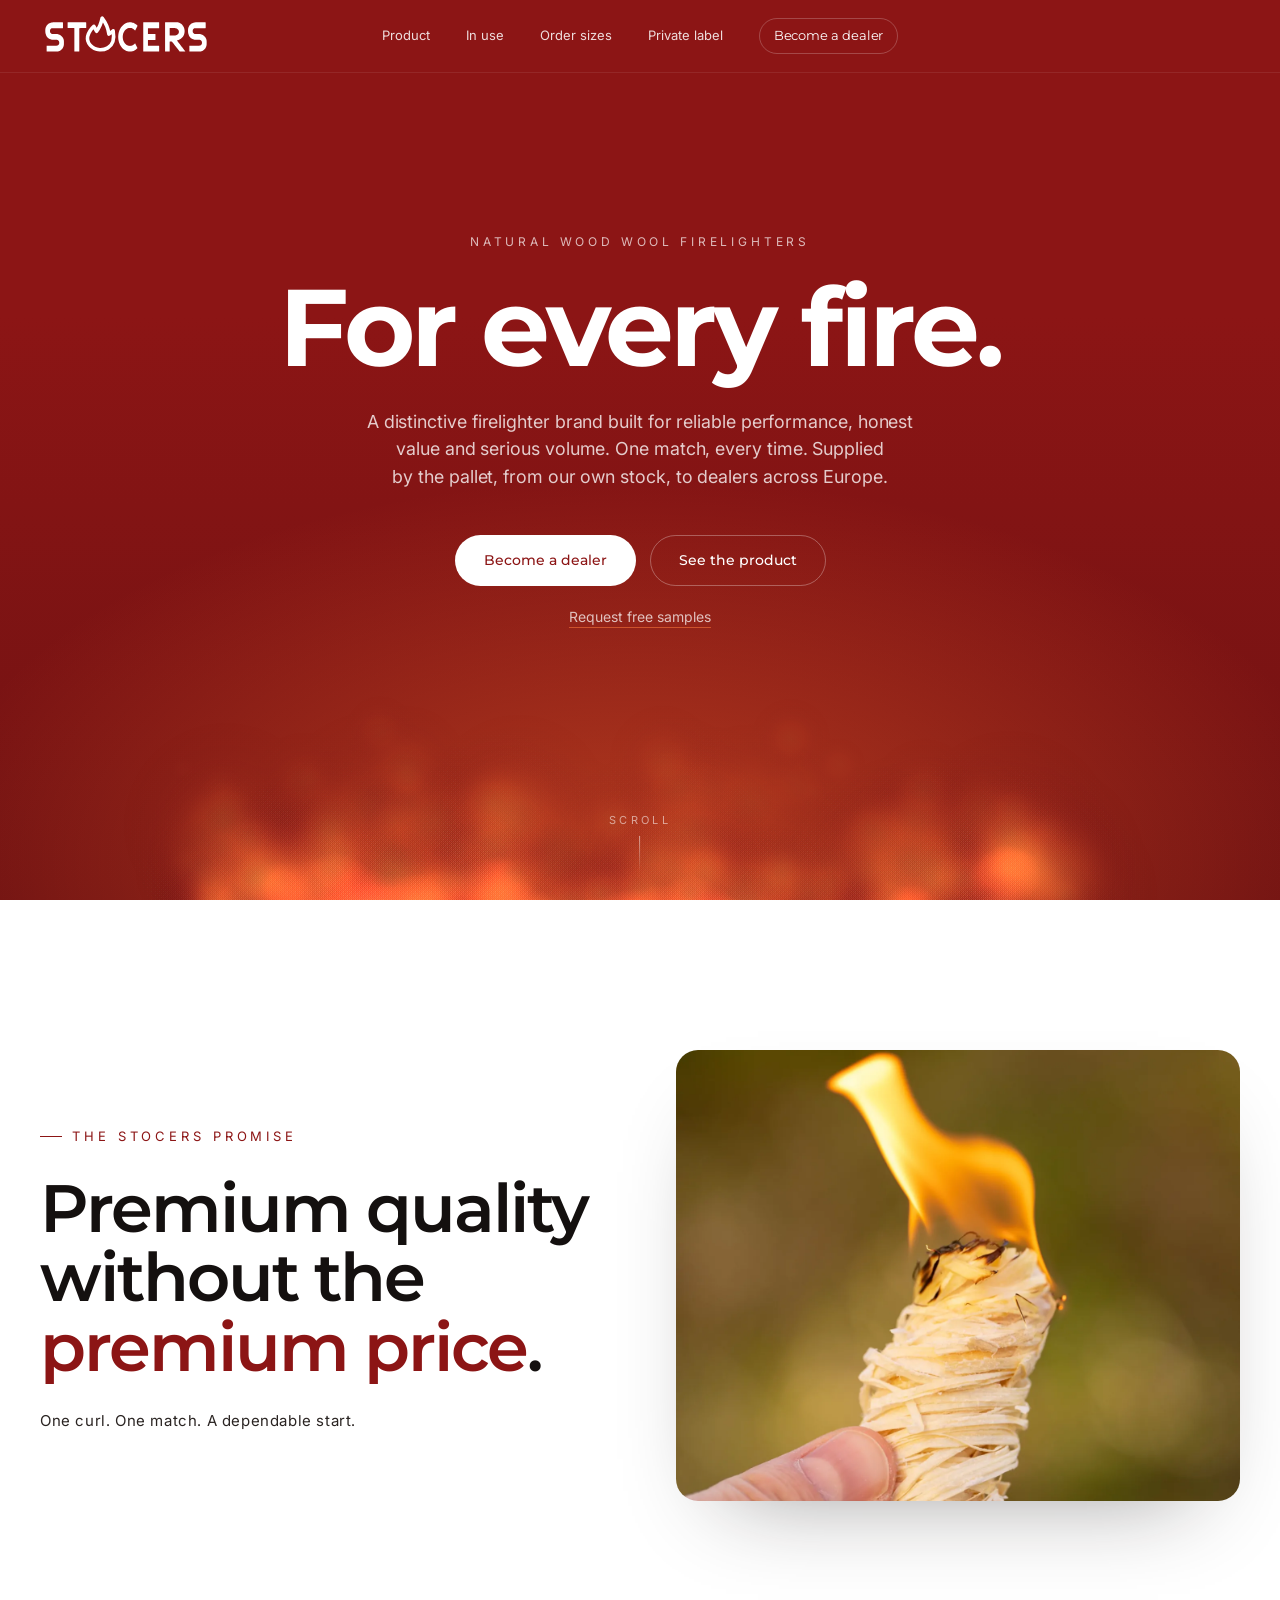
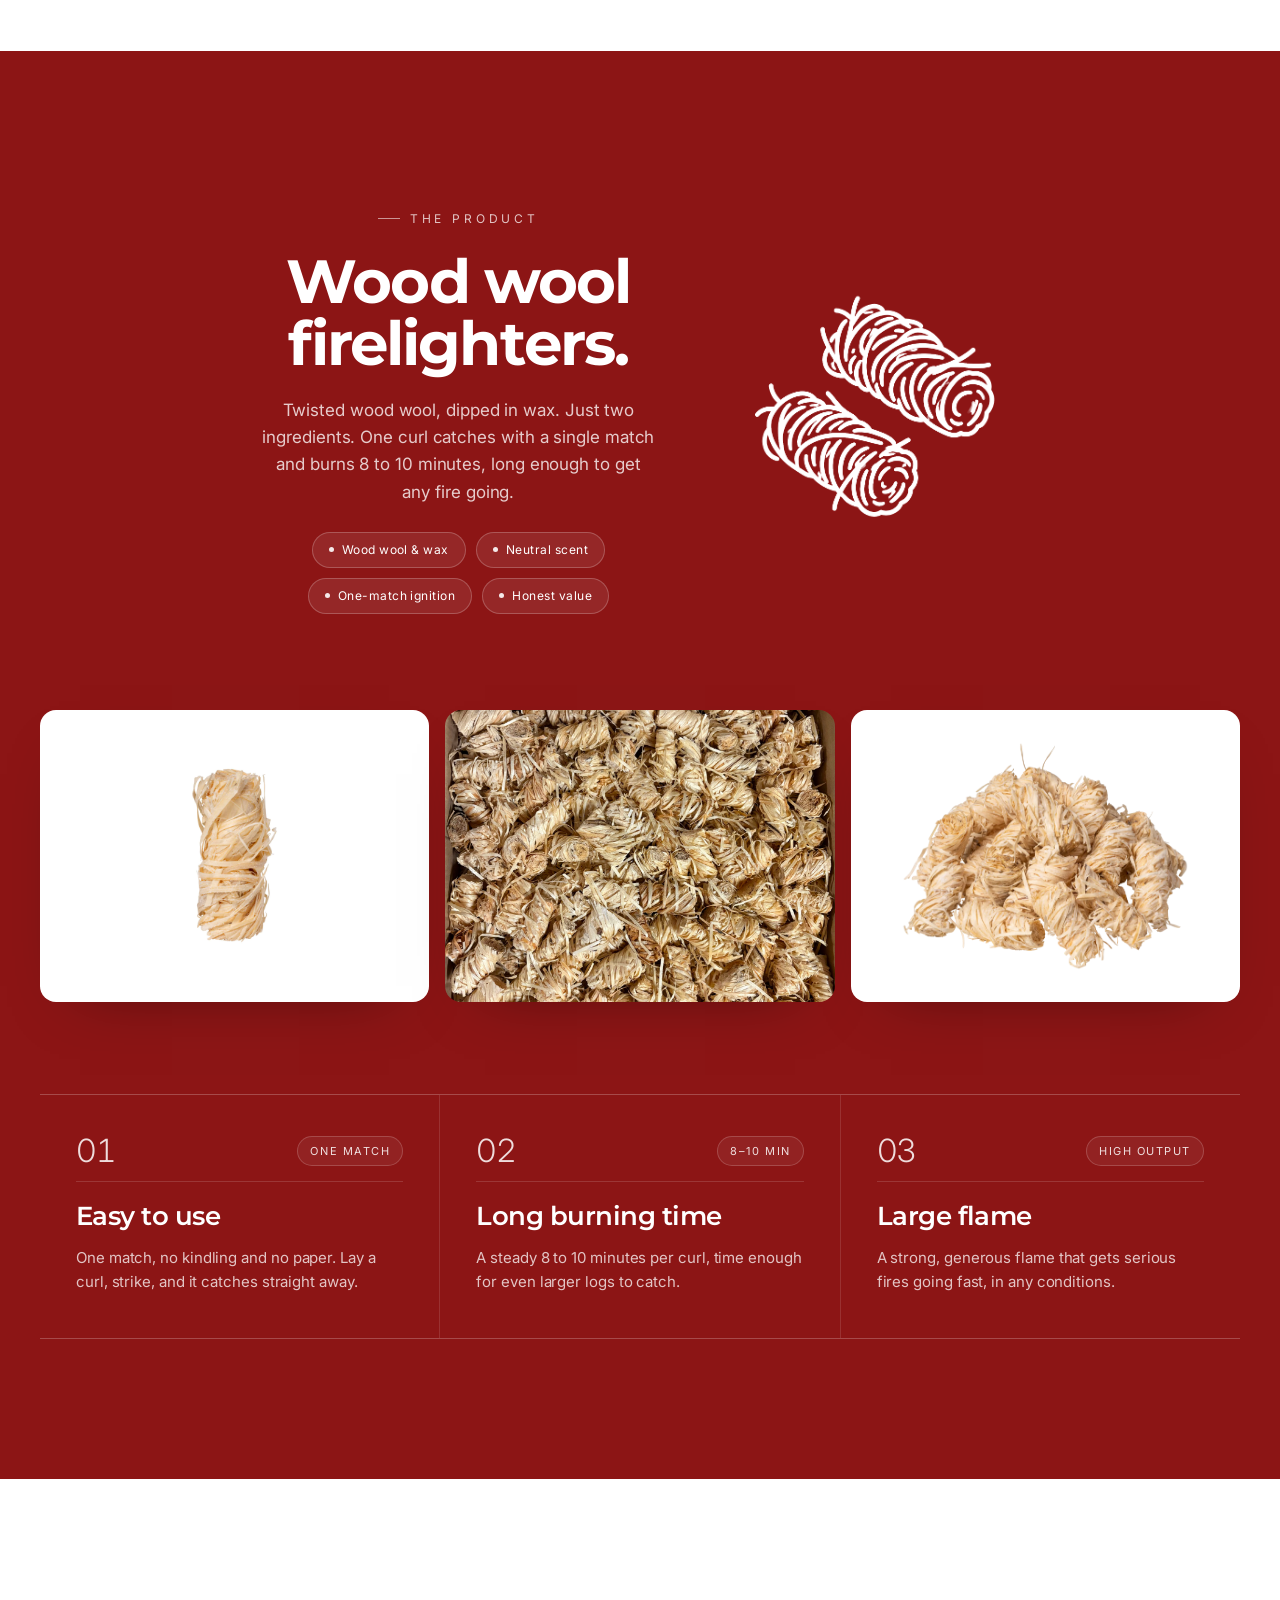
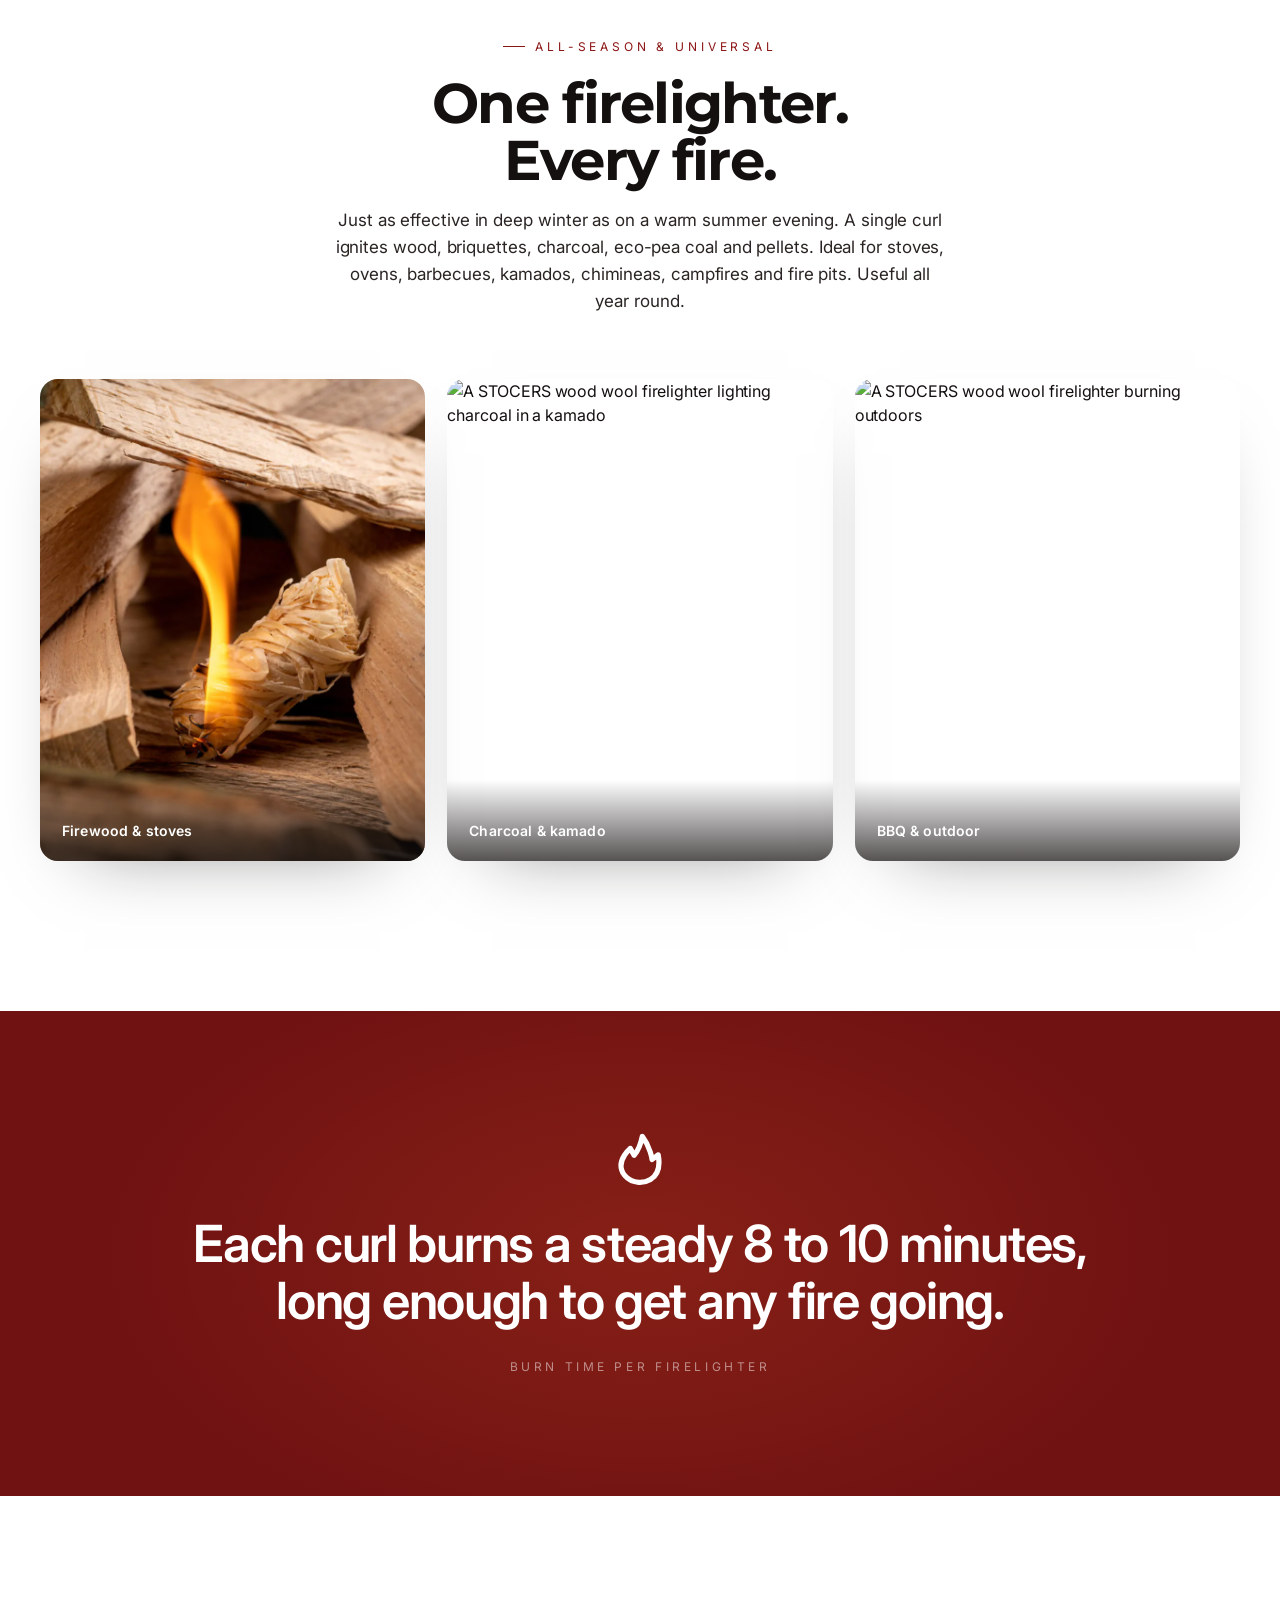
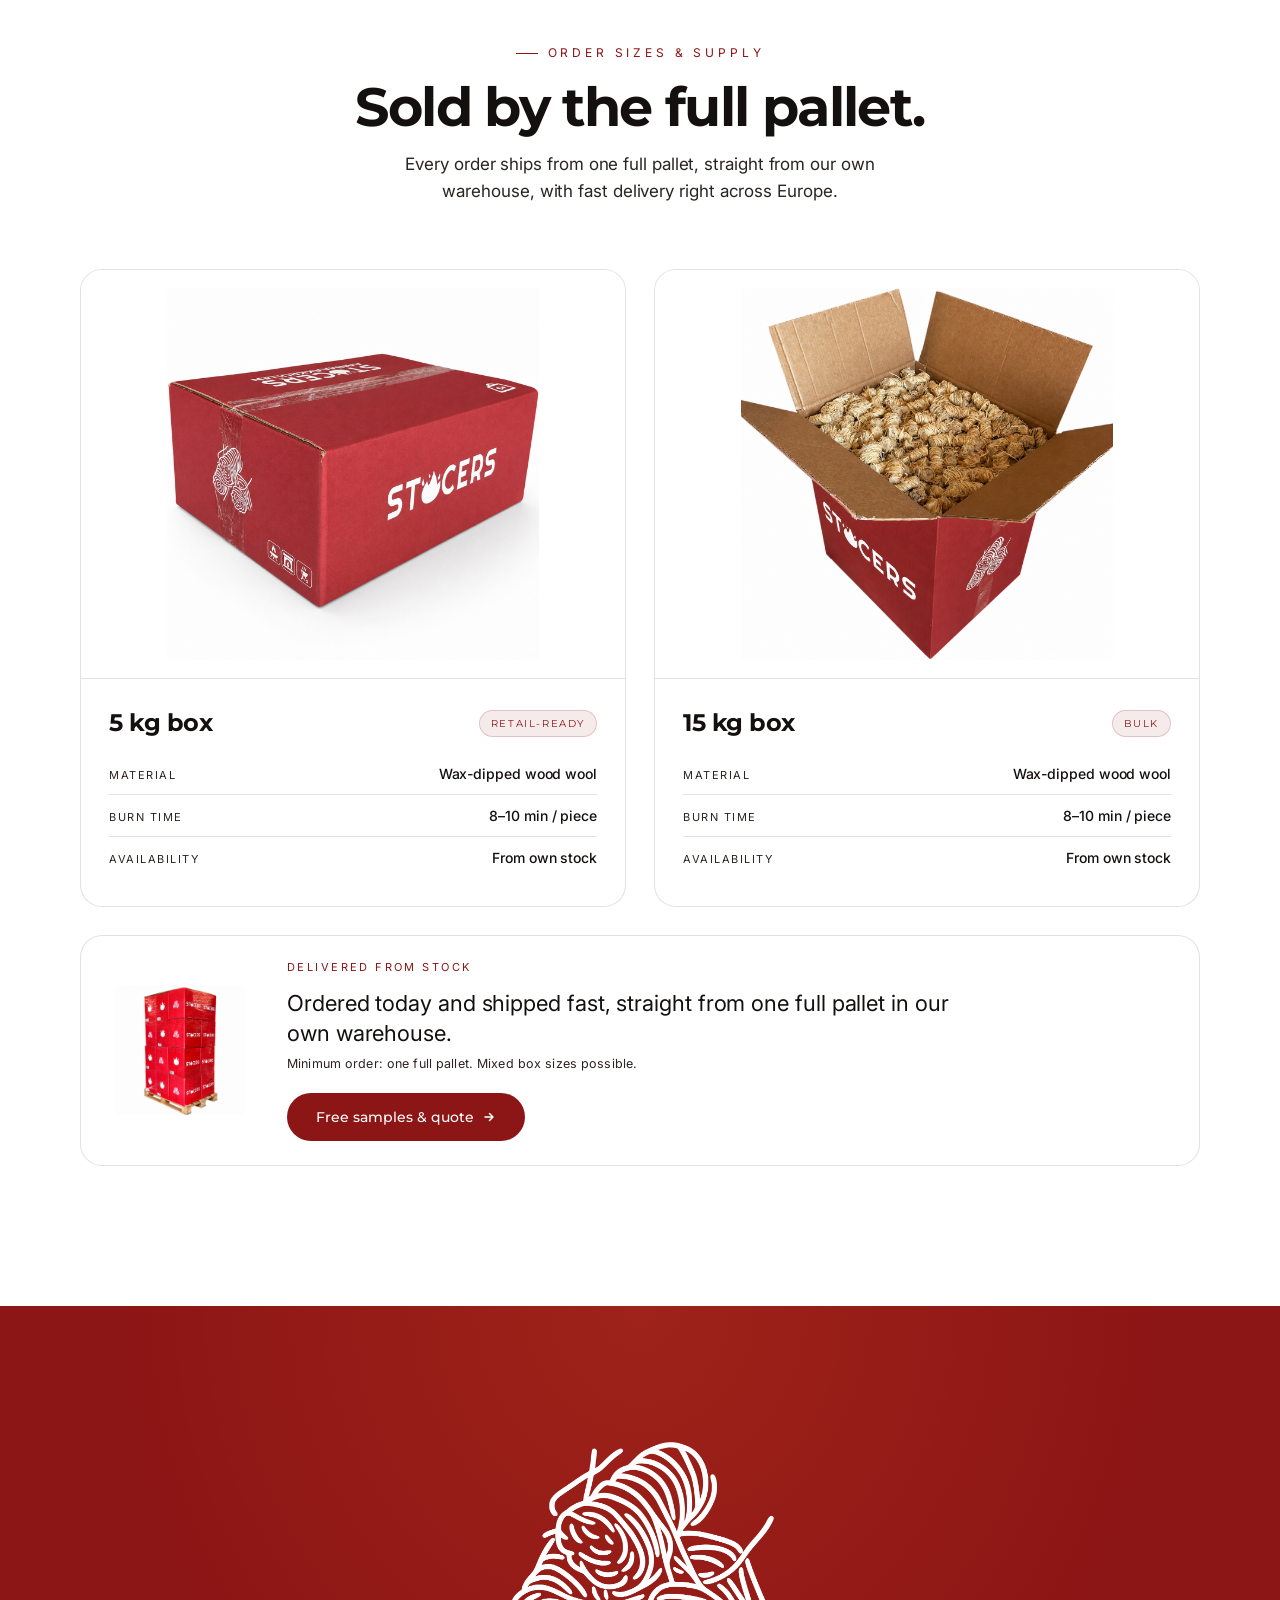
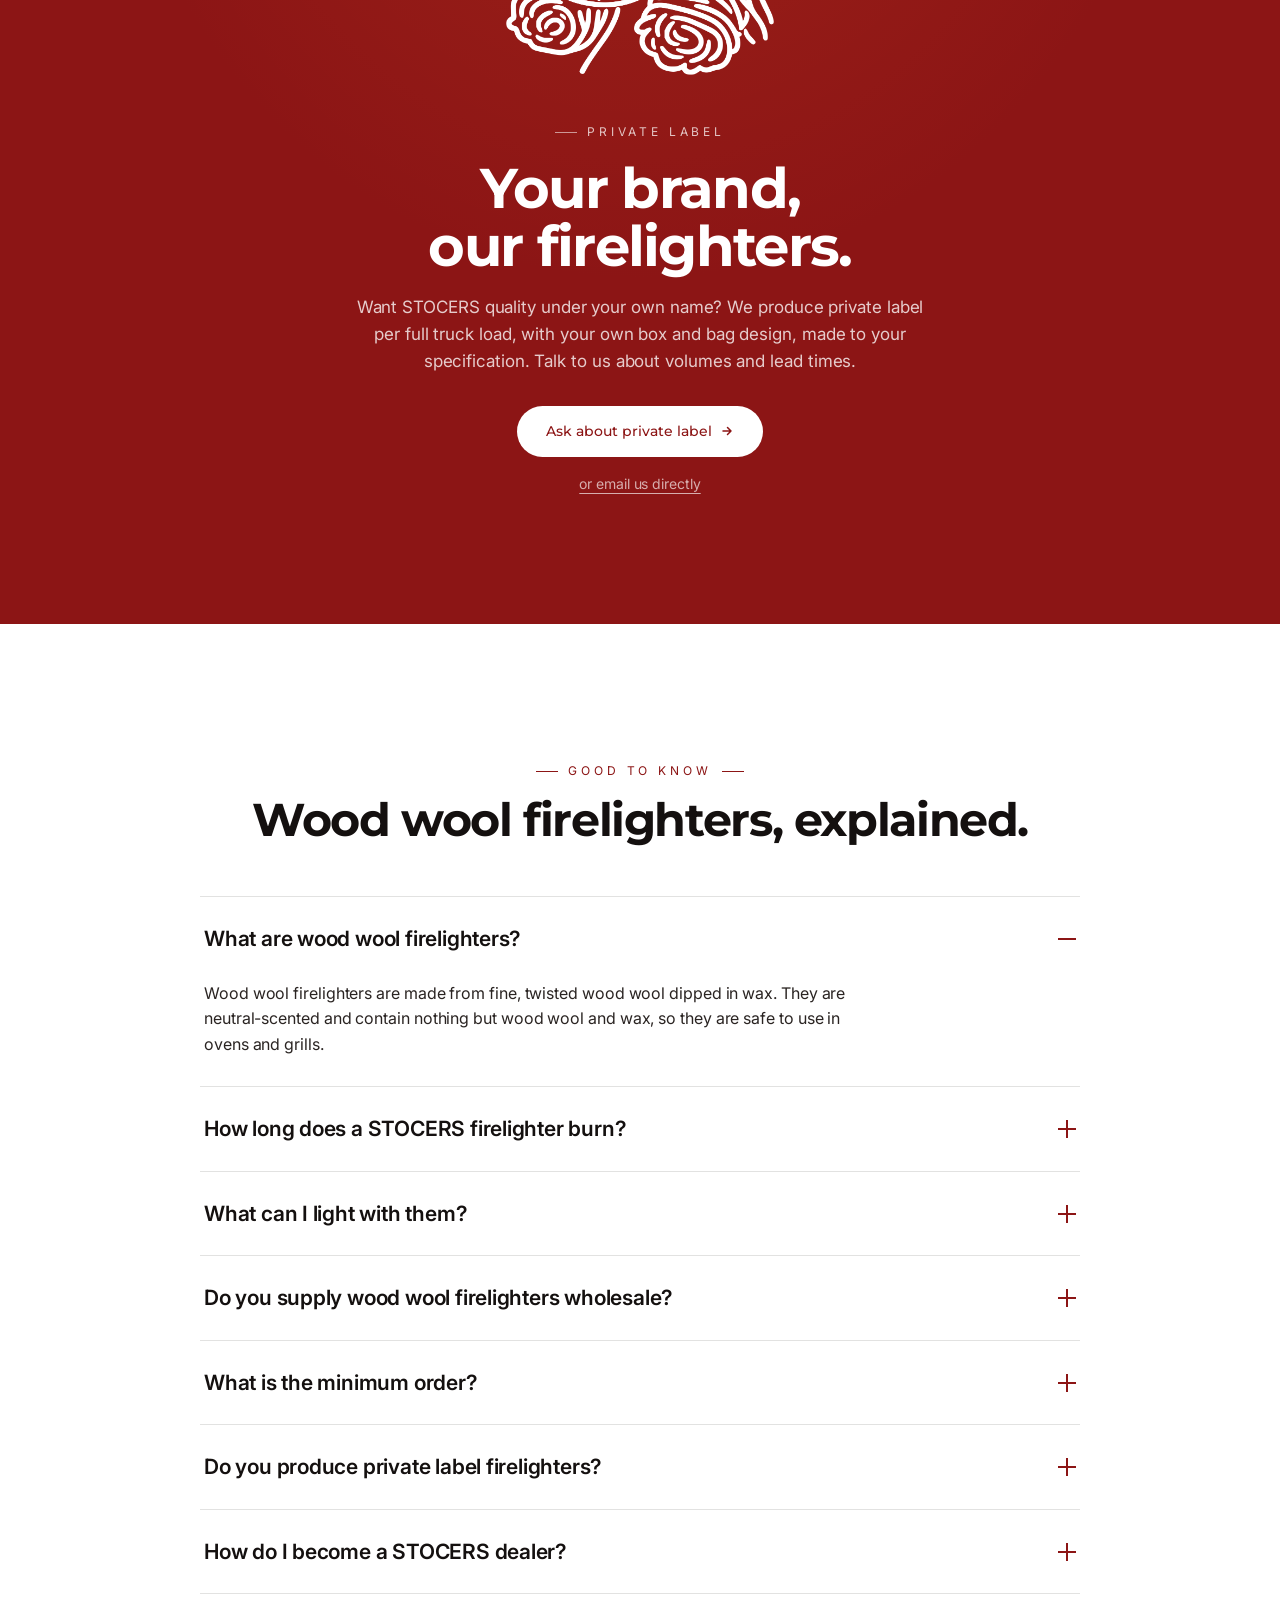
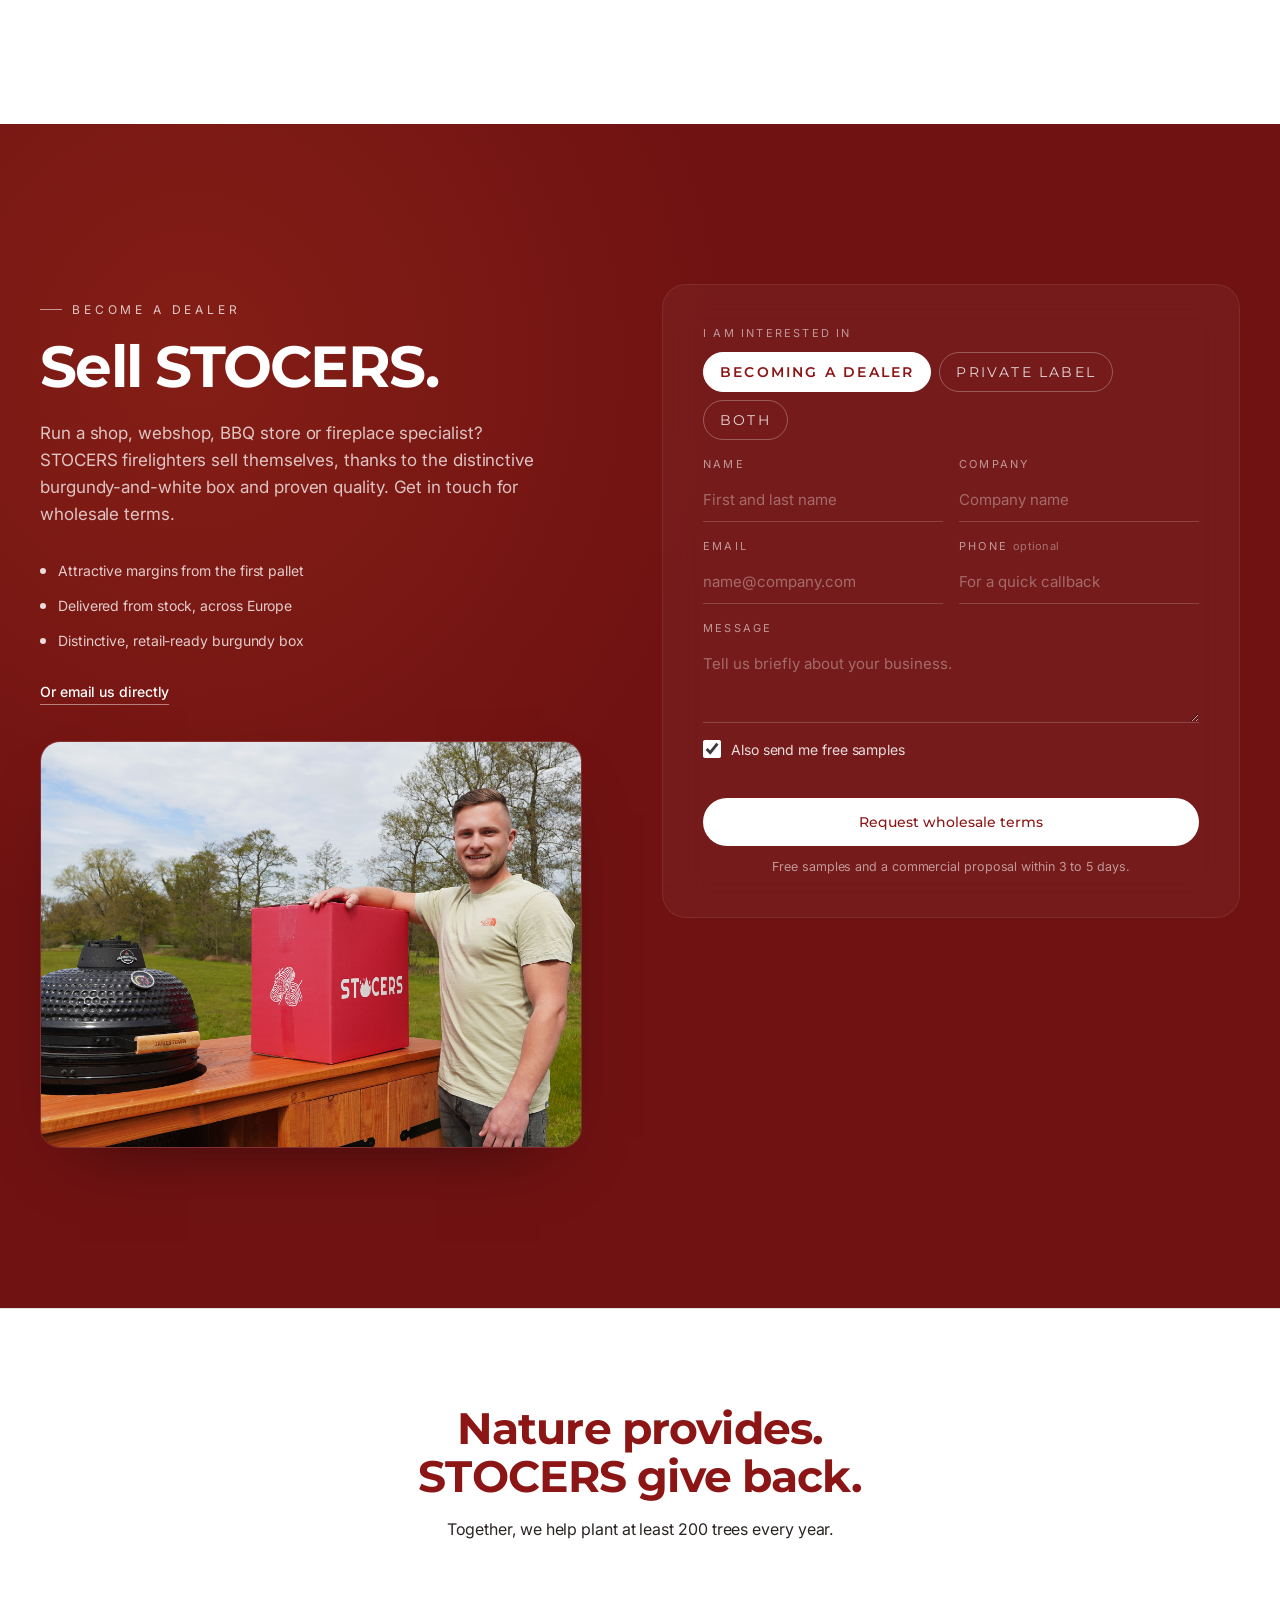
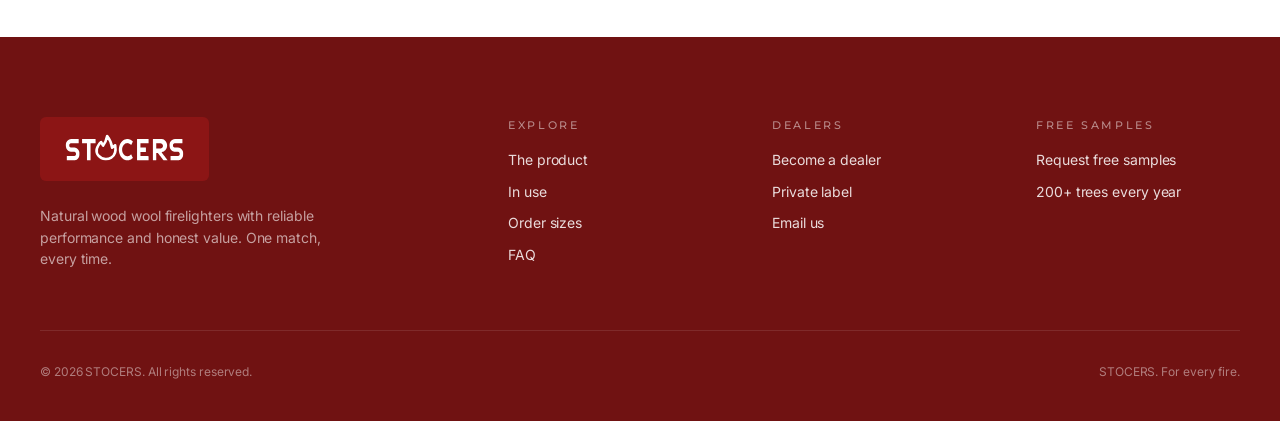
==== commit 48ebcfef: "nieuwe pagina" ====
--- a/index.html
+++ b/index.html
@@ -426,6 +426,7 @@
       <h4>Free samples</h4>
       <ul>
         <li><a href="#dealer" data-open-samples>Request free samples</a></li>
+        <li><a href="/nature">200+ trees every year</a></li>
       </ul>
     </div>
   </div>
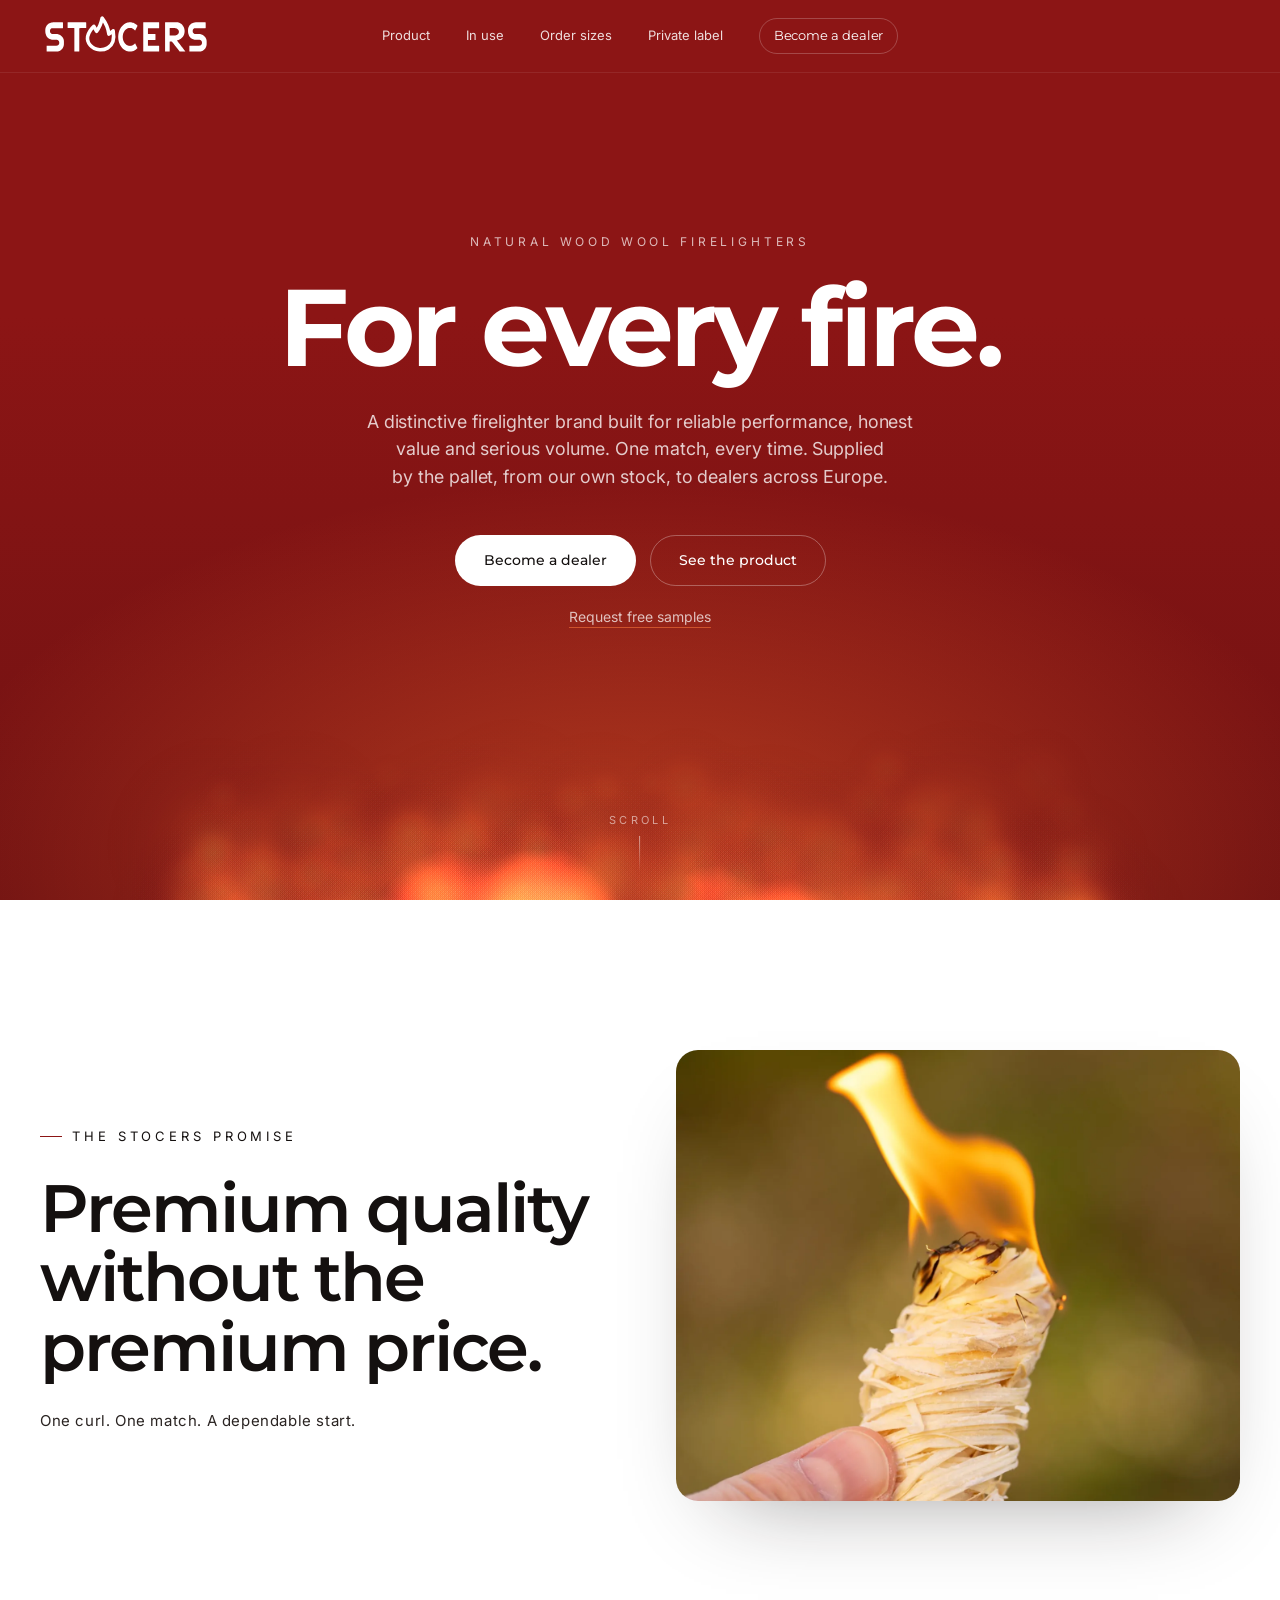
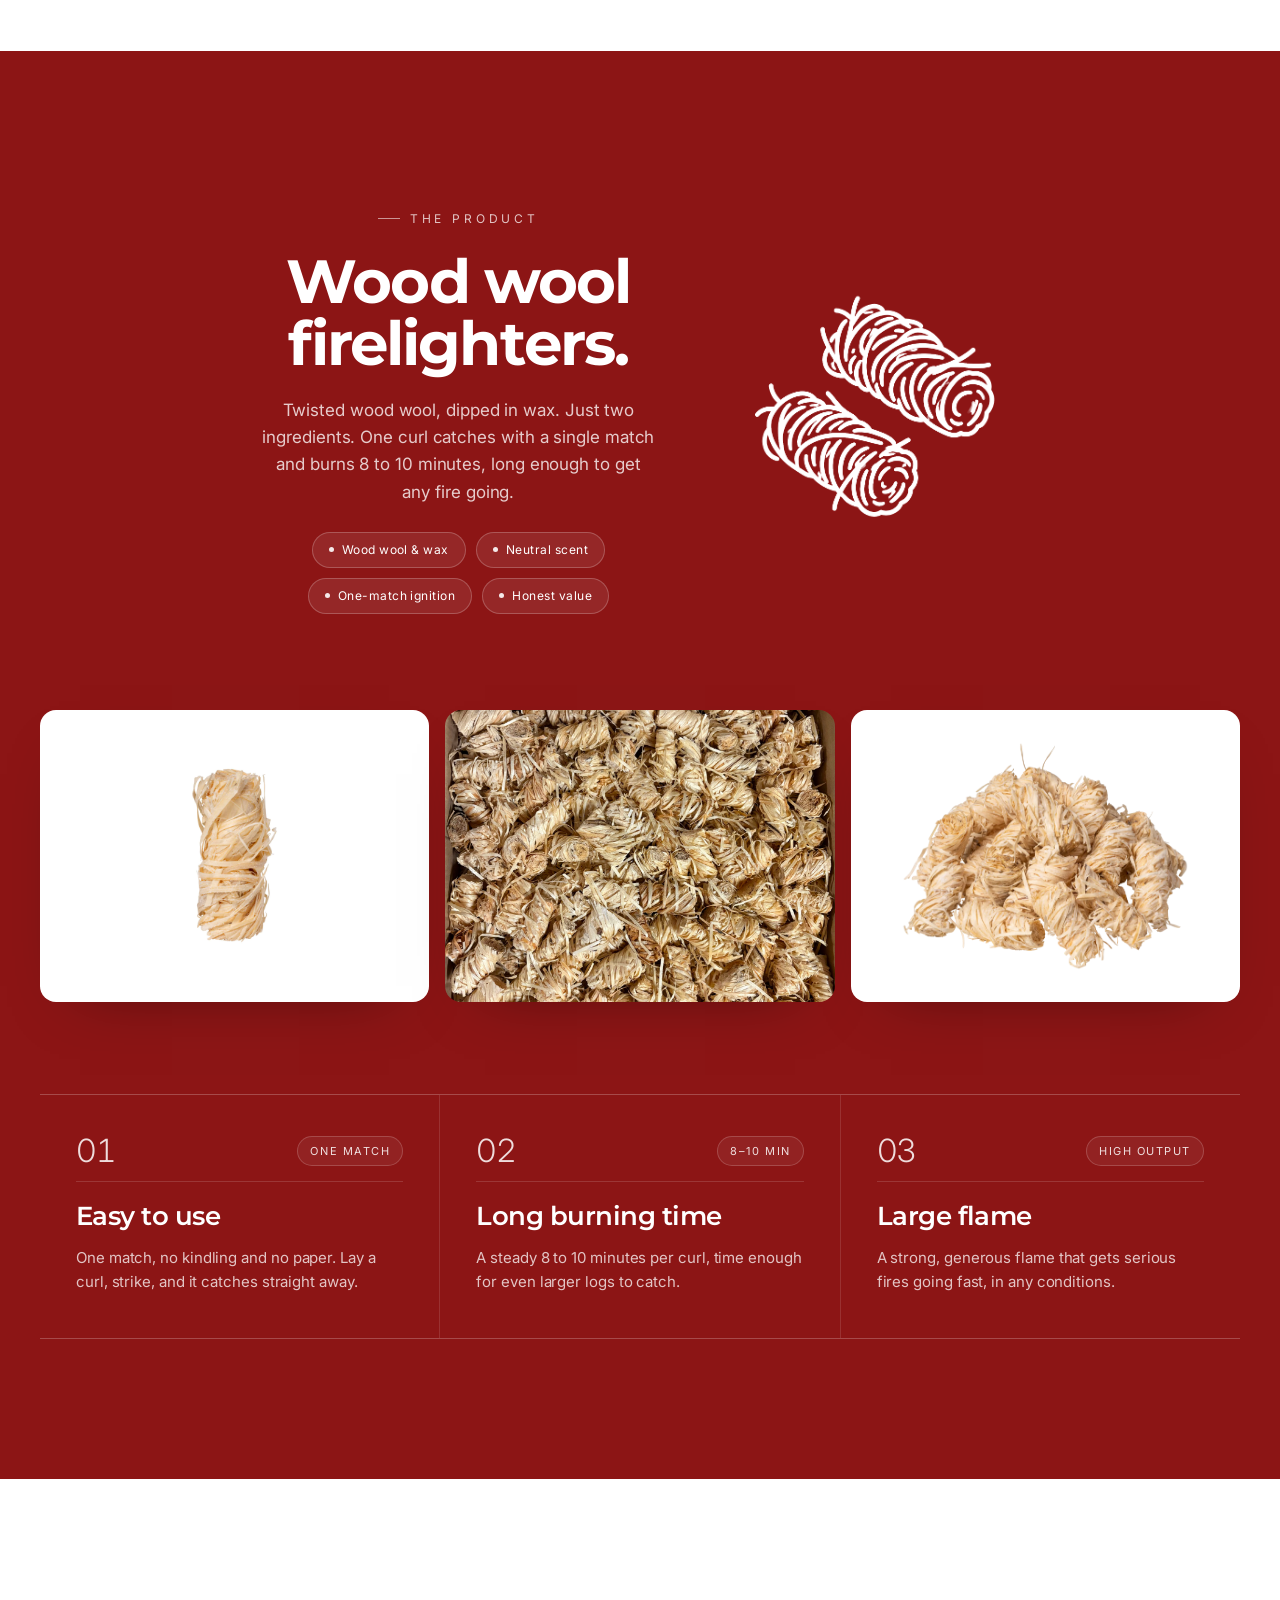
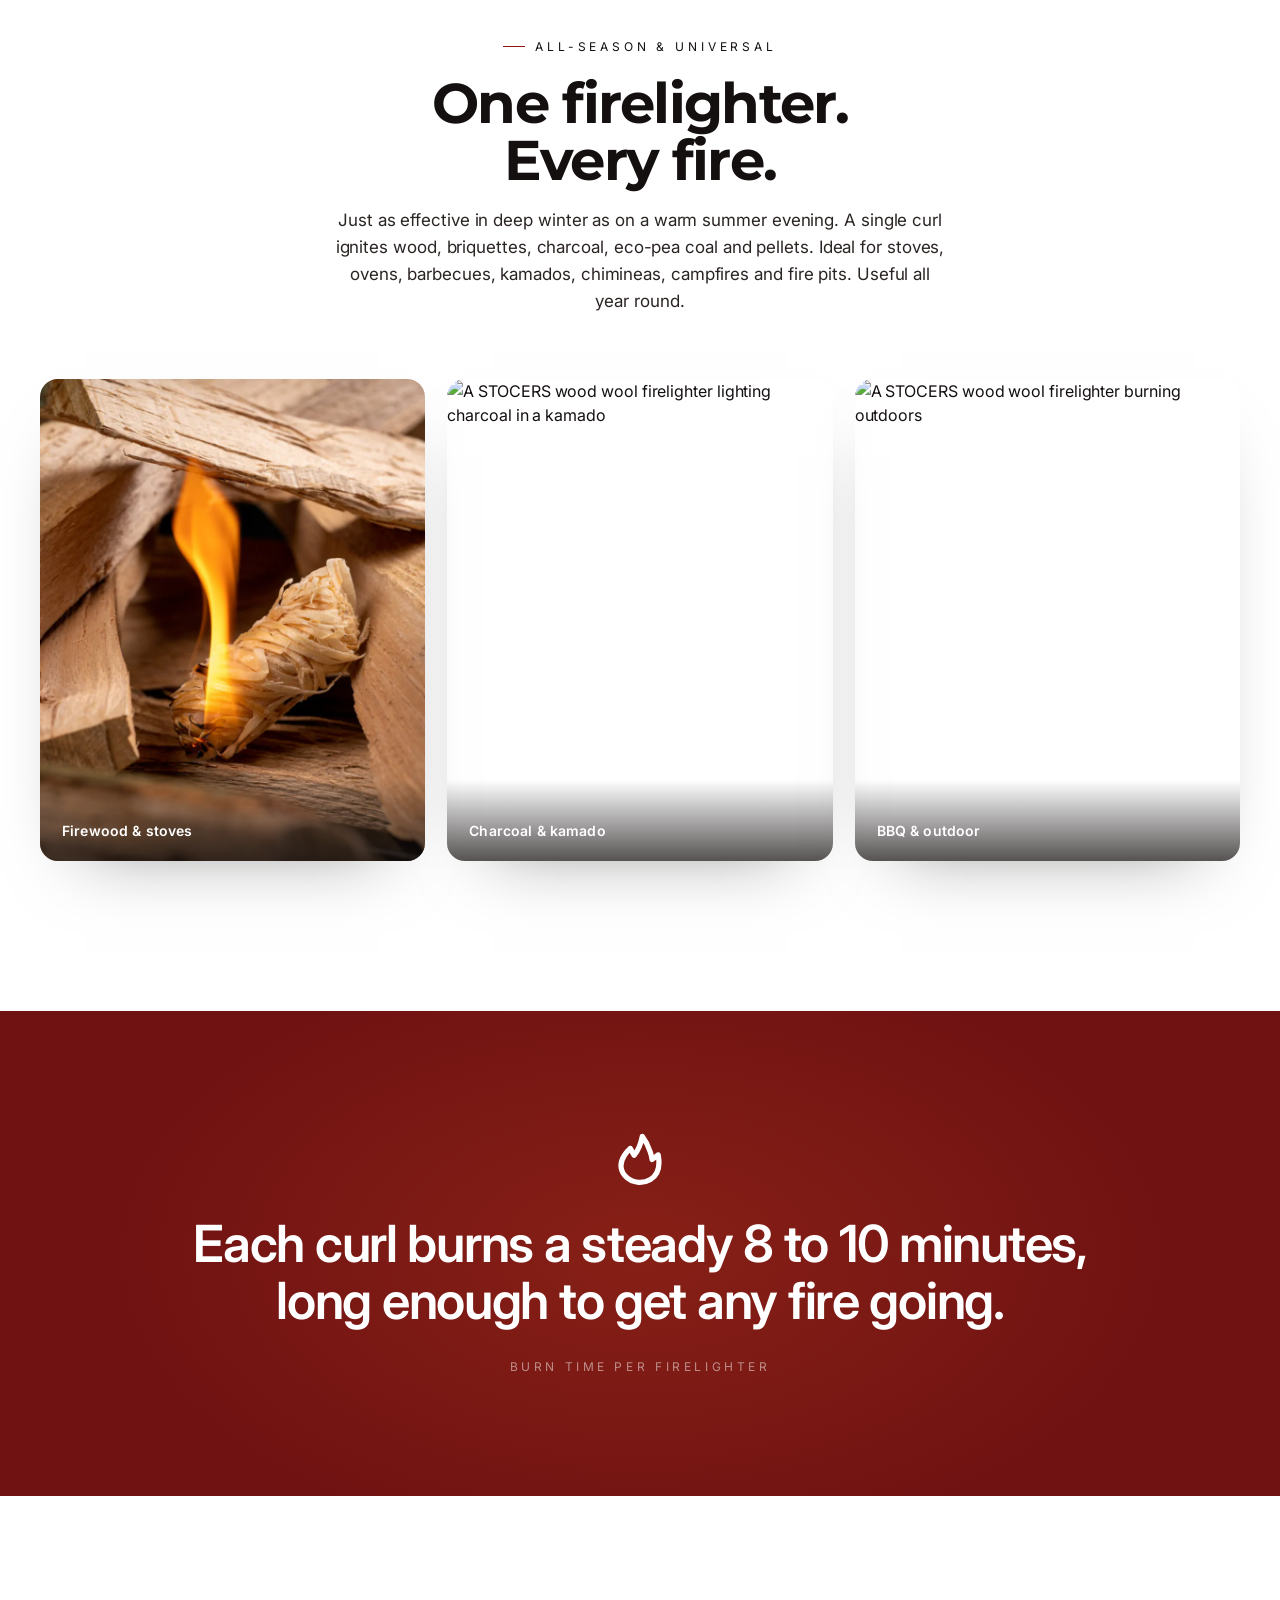
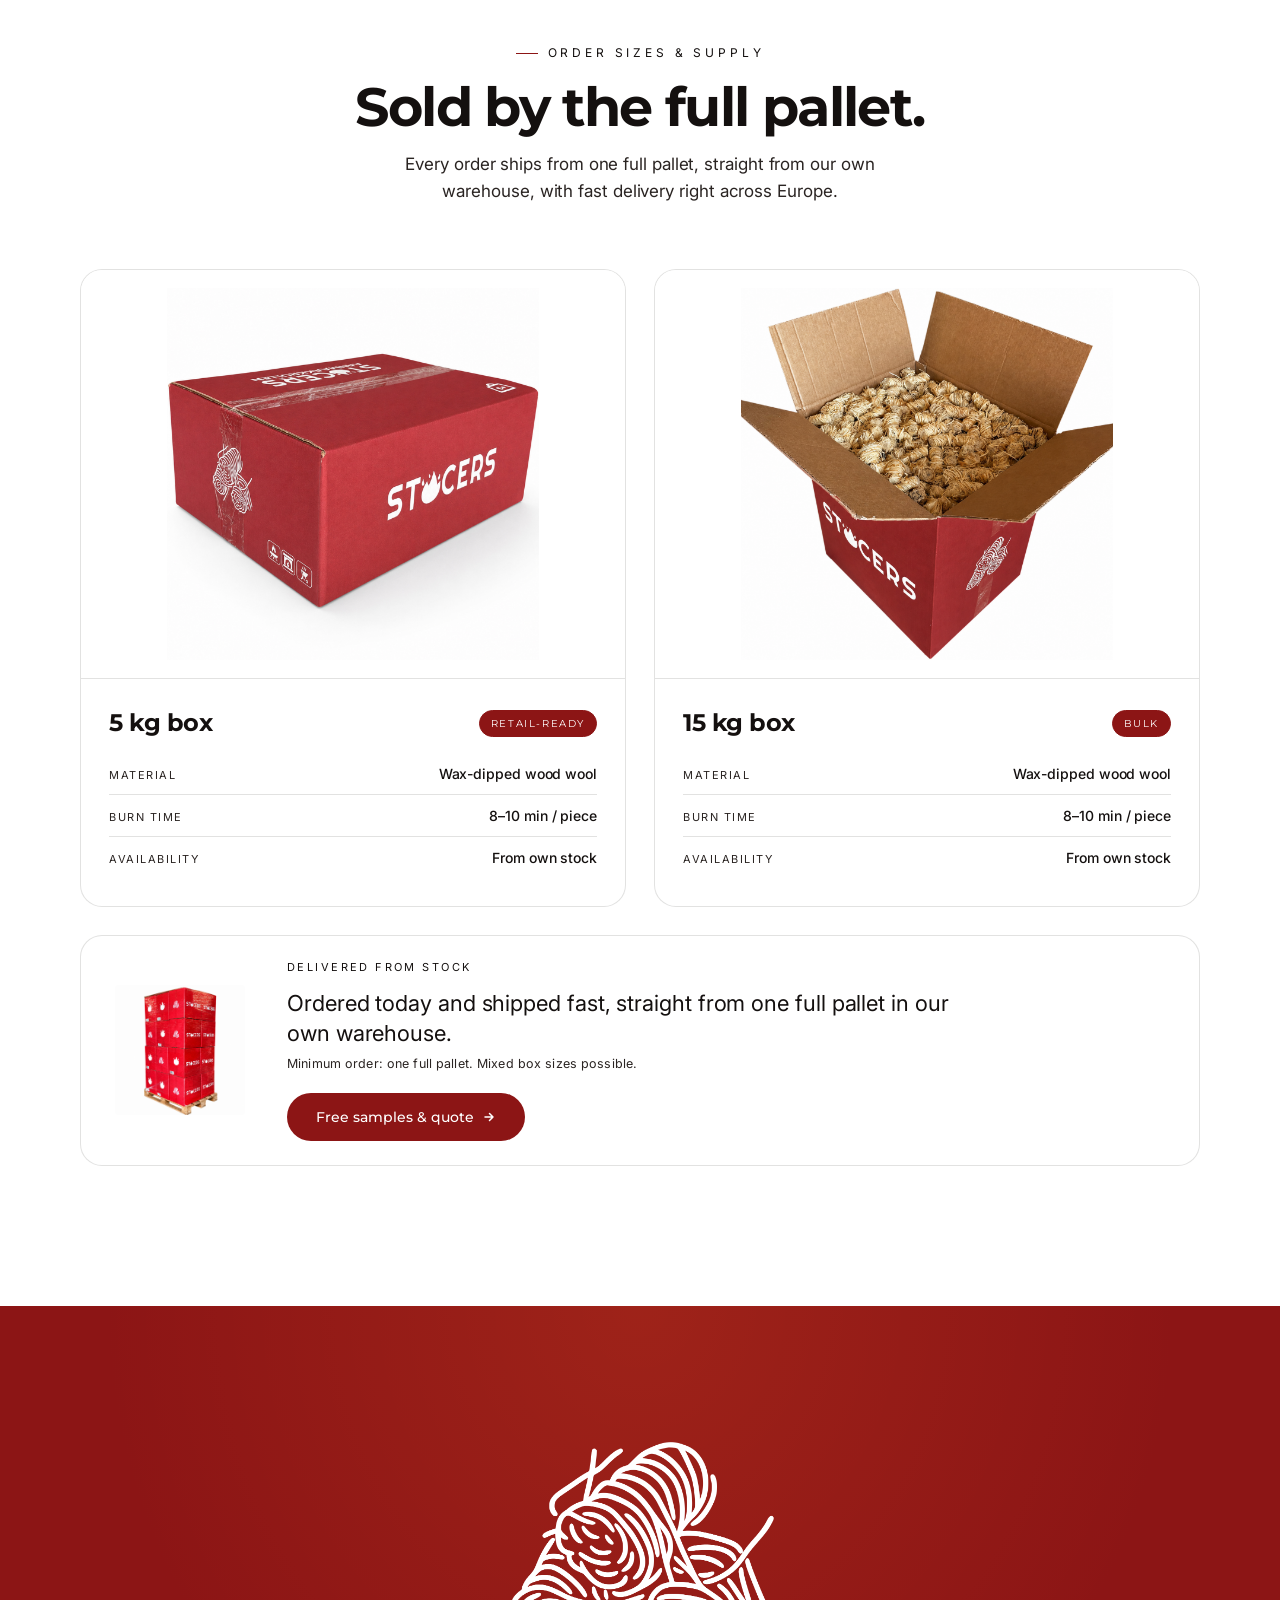
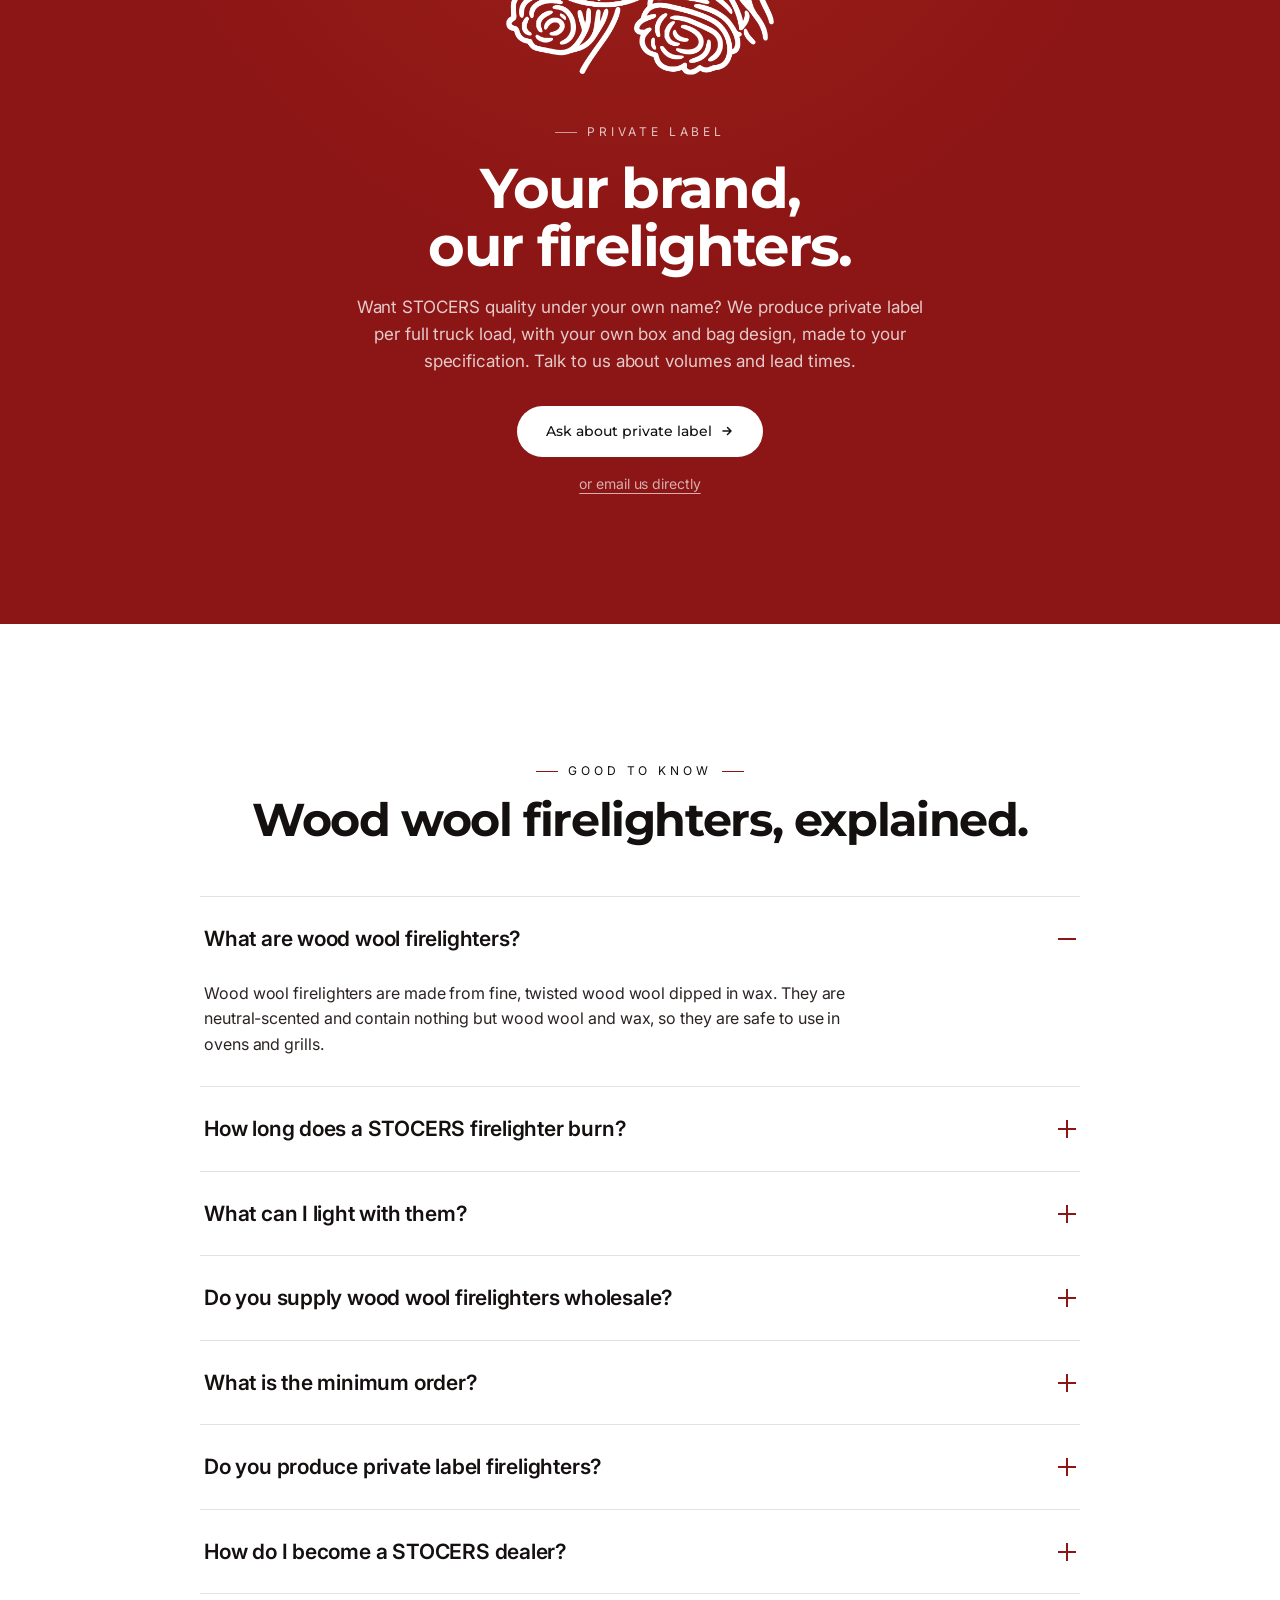
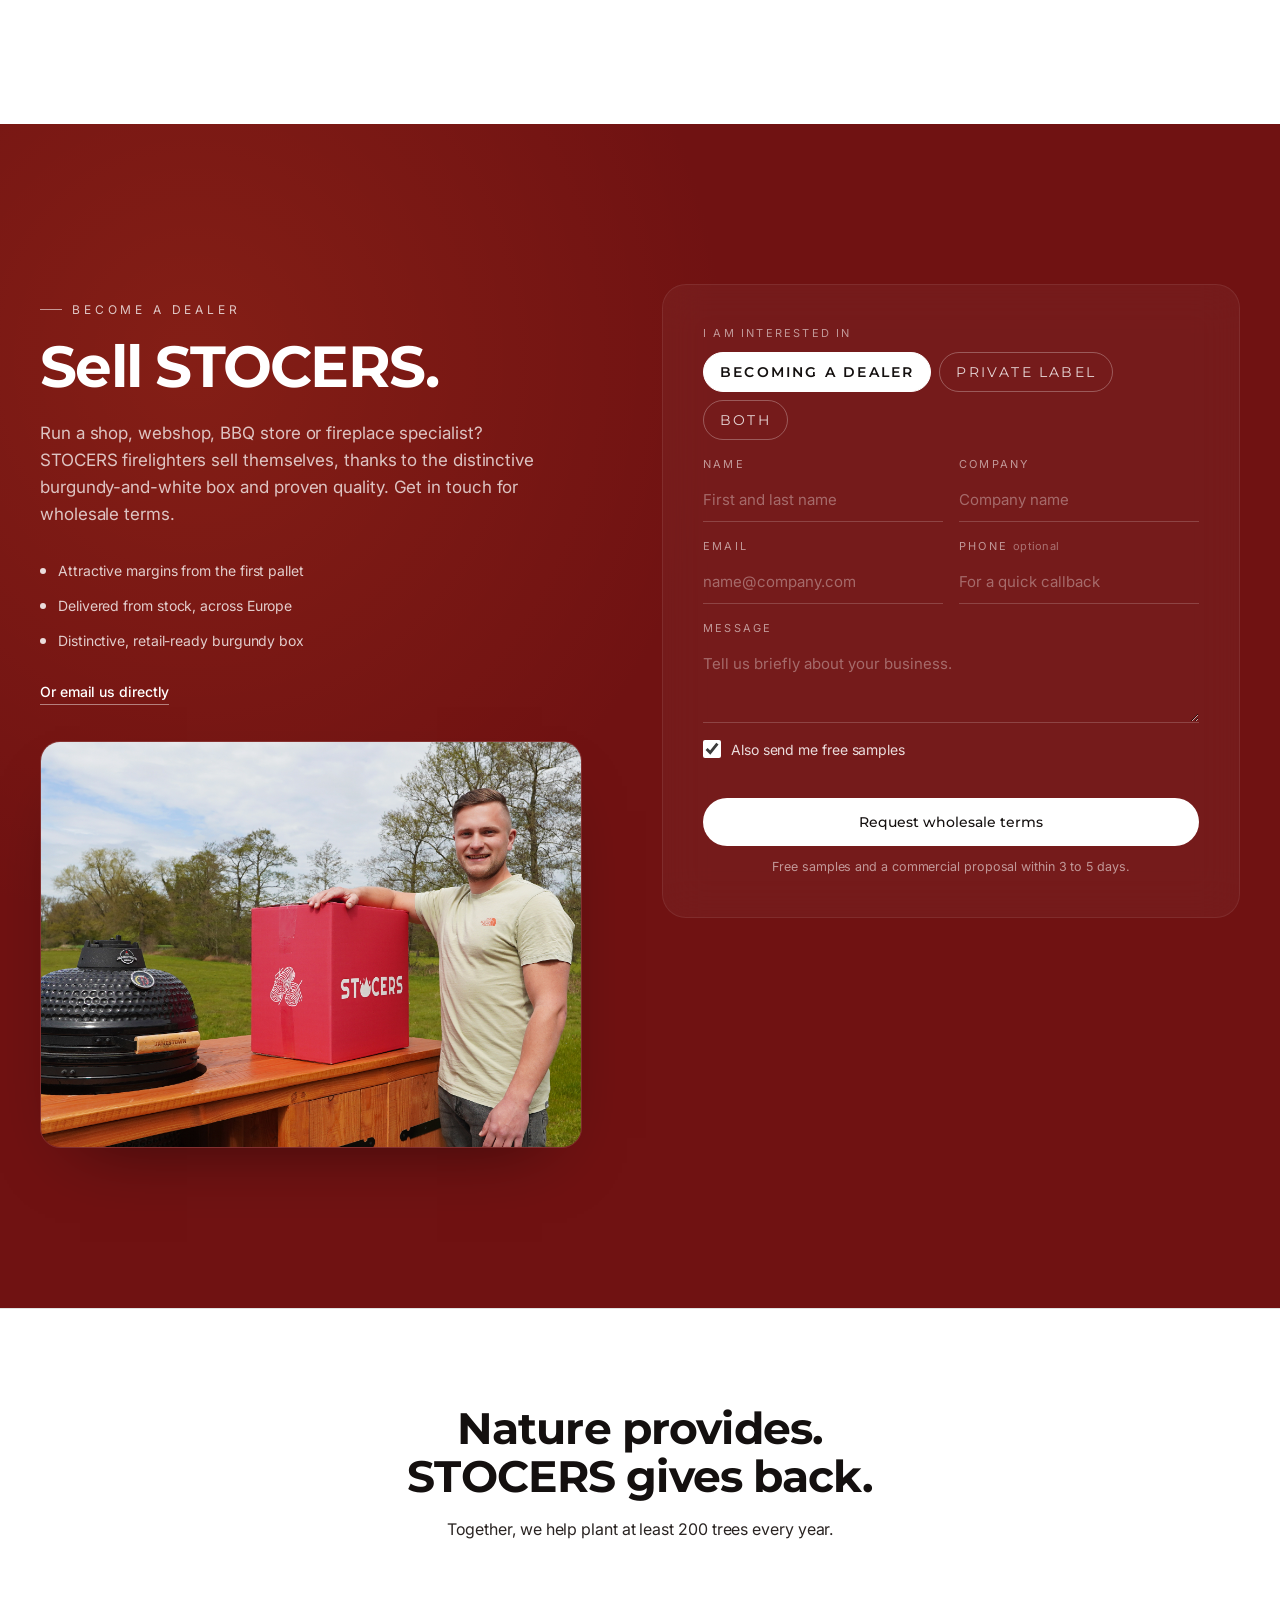
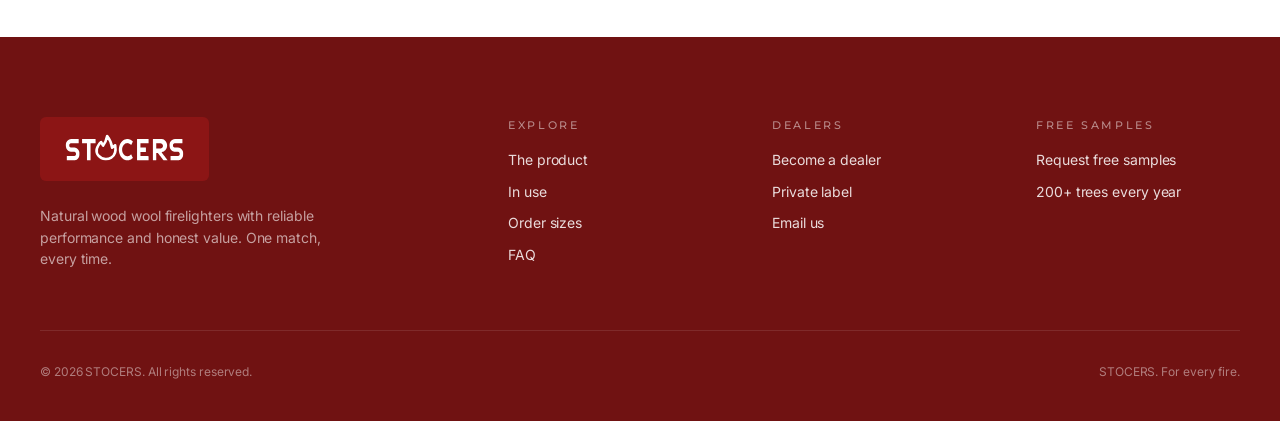
==== commit 2afff714: "nature" ====
--- a/index.html
+++ b/index.html
@@ -393,7 +393,7 @@
 <!-- ──────────────────────────── NATURE ──────────────────────────── -->
 <section class="nature" data-screen-label="Nature promise">
   <div class="nature__inner reveal">
-    <h2 class="nature__lines">Nature provides. STOCERS give back.</h2>
+    <h2 class="nature__lines">Nature provides. STOCERS gives back.</h2>
     <p class="nature__impact">Together, we help plant at least 200 trees every year.</p>
   </div>
 </section>
--- a/styles.css
+++ b/styles.css
@@ -157,7 +157,7 @@
 .btn:active { transform: scale(0.98); }
 .btn--ember {
   background: #FFFFFF;
-  color: var(--bordeaux);
+  color: var(--ink);
 }
 .btn--ember:hover { background: rgba(255,255,255,0.88); }
 .btn--ghost {
@@ -262,7 +262,7 @@
   color: var(--ink);
 }
 .statement__quote span {
-  color: var(--bordeaux);
+  color: var(--ink);
 }
 .statement__meta {
   position: relative;
@@ -270,7 +270,7 @@
   font-size: 13px;
   letter-spacing: 0.3em;
   text-transform: uppercase;
-  color: var(--bordeaux);
+  color: var(--ink);
   display: inline-flex; align-items: center; gap: 10px;
 }
 .statement__meta::before {
@@ -485,7 +485,7 @@
   font-size: 12px;
   letter-spacing: 0.32em;
   text-transform: uppercase;
-  color: var(--bordeaux);
+  color: var(--ink);
   margin-bottom: 20px;
   display: inline-flex; align-items: center; gap: 10px;
 }
@@ -555,7 +555,7 @@
   font-size: 36px;
   font-weight: 700;
   letter-spacing: -0.04em;
-  color: var(--bordeaux);
+  color: var(--ink);
   line-height: 1;
 }
 .product__score-label {
@@ -566,7 +566,7 @@
   margin-top: 6px;
 }
 .product__stars { display: flex; flex-direction: column; gap: 6px; }
-.product__stars-row { display: flex; gap: 2px; color: var(--ember); }
+.product__stars-row { display: flex; gap: 2px; color: var(--ink); }
 .product__stars-row svg { width: 16px; height: 16px; }
 .product__stars-label {
   font-size: 12px;
@@ -630,7 +630,7 @@
   font-size: 12px;
   letter-spacing: 0.32em;
   text-transform: uppercase;
-  color: var(--bordeaux);
+  color: var(--ink);
   margin-bottom: 18px;
   display: inline-flex; align-items: center; gap: 10px;
 }
@@ -670,7 +670,7 @@
 .pillar__num {
   font-size: 13px;
   letter-spacing: 0.2em;
-  color: var(--bordeaux);
+  color: var(--ink);
   font-variant-numeric: tabular-nums;
 }
 .pillar__title {
@@ -689,7 +689,7 @@
   display: grid; place-items: center;
   border: 1px solid var(--rule);
   border-radius: 50%;
-  color: var(--bordeaux);
+  color: var(--ink);
   margin-bottom: 6px;
 }
 .pillar__icon svg { width: 22px; height: 22px; }
@@ -711,7 +711,7 @@
   font-size: 12px;
   letter-spacing: 0.32em;
   text-transform: uppercase;
-  color: var(--bordeaux);
+  color: var(--ink);
   margin-bottom: 18px;
 }
 .retail__title {
@@ -1164,7 +1164,7 @@
   font-size: 12px;
   letter-spacing: 0.3em;
   text-transform: uppercase;
-  color: var(--bordeaux);
+  color: var(--ink);
   margin-bottom: 16px;
   display: inline-flex; align-items: center; gap: 10px;
 }
@@ -1182,7 +1182,7 @@
 }
 .samples__title em {
   font-style: normal;
-  color: var(--bordeaux);
+  color: var(--ink);
 }
 .samples__text {
   font-size: 15px;
@@ -1191,7 +1191,7 @@
   margin-bottom: 28px;
   text-wrap: pretty;
 }
-.samples__text strong { color: var(--bordeaux); font-weight: 700; }
+.samples__text strong { color: var(--ink); font-weight: 700; }
 .samples__form { display: grid; gap: 14px; }
 .samples__fields { display: grid; grid-template-columns: 1fr 1fr; gap: 14px; }
 .samples__fields input {
@@ -1214,7 +1214,7 @@
   margin: 2px 0 0;
   color: var(--ink-soft);
 }
-.samples__status[data-state="error"] { color: var(--bordeaux); }
+.samples__status[data-state="error"] { color: var(--ink); }
 .samples__status[data-state="success"] { color: #1F8A5B; }
 
 @media (max-width: 720px) {
@@ -1329,7 +1329,7 @@
   display: grid; place-items: center;
   border: 1px solid rgba(255,255,255,0.22);
   border-radius: 50%;
-  color: var(--ember-bright);
+  color: var(--cream);
   margin-bottom: 6px;
 }
 .feature__icon svg { width: 24px; height: 24px; }
@@ -1362,7 +1362,7 @@
   font-size: 12px;
   letter-spacing: 0.32em;
   text-transform: uppercase;
-  color: var(--bordeaux);
+  color: var(--ink);
   margin-bottom: 18px;
   display: inline-flex; align-items: center; gap: 10px;
 }
@@ -1544,7 +1544,7 @@
   font-size: 12px;
   letter-spacing: 0.32em;
   text-transform: uppercase;
-  color: var(--bordeaux);
+  color: var(--ink);
   margin-bottom: 18px;
   display: inline-flex; align-items: center; gap: 10px;
 }
@@ -1662,9 +1662,9 @@
   font-size: 10px;
   letter-spacing: 0.16em;
   text-transform: uppercase;
-  color: var(--bordeaux);
-  background: rgba(143, 0, 9, 0.08);
-  border: 1px solid rgba(143, 0, 9, 0.18);
+  color: var(--cream);
+  background: var(--bordeaux);
+  border: 1px solid var(--bordeaux);
   padding: 5px 11px;
   border-radius: 999px;
   white-space: nowrap;
@@ -1718,7 +1718,7 @@
   font-size: 11px;
   letter-spacing: 0.22em;
   text-transform: uppercase;
-  color: var(--bordeaux);
+  color: var(--ink);
   margin-bottom: 8px;
 }
 @media (max-width: 860px) {
@@ -1775,9 +1775,9 @@
   font-size: 10px;
   letter-spacing: 0.16em;
   text-transform: uppercase;
-  color: var(--bordeaux);
-  background: rgba(143, 0, 9, 0.08);
-  border: 1px solid rgba(143, 0, 9, 0.18);
+  color: var(--cream);
+  background: var(--bordeaux);
+  border: 1px solid var(--bordeaux);
   padding: 5px 11px;
   border-radius: 999px;
   white-space: nowrap;
@@ -1875,7 +1875,7 @@
 .faq__head { margin-bottom: 52px; text-align: center; }
 .faq__eyebrow {
   font-size: 12px; letter-spacing: 0.32em; text-transform: uppercase;
-  color: var(--bordeaux); margin-bottom: 16px;
+  color: var(--ink); margin-bottom: 16px;
   display: inline-flex; align-items: center; gap: 10px;
 }
 .faq__eyebrow::before, .faq__eyebrow::after {
@@ -1898,7 +1898,7 @@
 }
 .faq__q::-webkit-details-marker { display: none; }
 .faq__q::marker { content: ''; }
-.faq__item:hover .faq__q { color: var(--bordeaux); }
+.faq__item:hover .faq__q { color: var(--ink); }
 .faq__icon { position: relative; flex: none; width: 18px; height: 18px; }
 .faq__icon::before, .faq__icon::after {
   content: ''; position: absolute; background: var(--bordeaux);
@@ -1910,7 +1910,7 @@
 .faq__a { padding: 0 4px 28px; max-width: 66ch; }
 .faq__a p { font-size: 16px; line-height: 1.62; color: var(--ink-soft); text-wrap: pretty; }
 .faq__a a {
-  color: var(--bordeaux); font-weight: 500;
+  color: var(--ink); font-weight: 500;
   border-bottom: 1px solid rgba(107,14,24,0.35);
   transition: border-color .2s ease;
 }
@@ -1960,7 +1960,7 @@
 .pill input:checked + span {
   background: #FFFFFF;
   border-color: #FFFFFF;
-  color: var(--bordeaux);
+  color: var(--ink);
   font-weight: 600;
 }
 .pill input:focus-visible + span {
@@ -2025,7 +2025,7 @@
 /* ──────────────────────────── nature promise ──────────────────────────── */
 .nature { padding: 96px 40px; background: var(--paper); text-align: center; border-top: 1px solid var(--rule); }
 .nature__inner { max-width: 760px; margin: 0 auto; }
-.nature__lines { font-family: 'Montserrat', 'Helvetica Neue', Helvetica, Arial, sans-serif; font-size: clamp(26px, 3.4vw, 44px); font-weight: 700; letter-spacing: -0.02em; line-height: 1.1; color: var(--bordeaux); text-wrap: balance; }
+.nature__lines { font-family: 'Montserrat', 'Helvetica Neue', Helvetica, Arial, sans-serif; font-size: clamp(26px, 3.4vw, 44px); font-weight: 700; letter-spacing: -0.02em; line-height: 1.1; color: var(--ink); text-wrap: balance; }
 .nature__impact { margin-top: 16px; font-size: 16px; color: var(--ink-soft); text-wrap: pretty; }
 @media (max-width: 720px) { .nature { padding: 70px 24px; } }
 
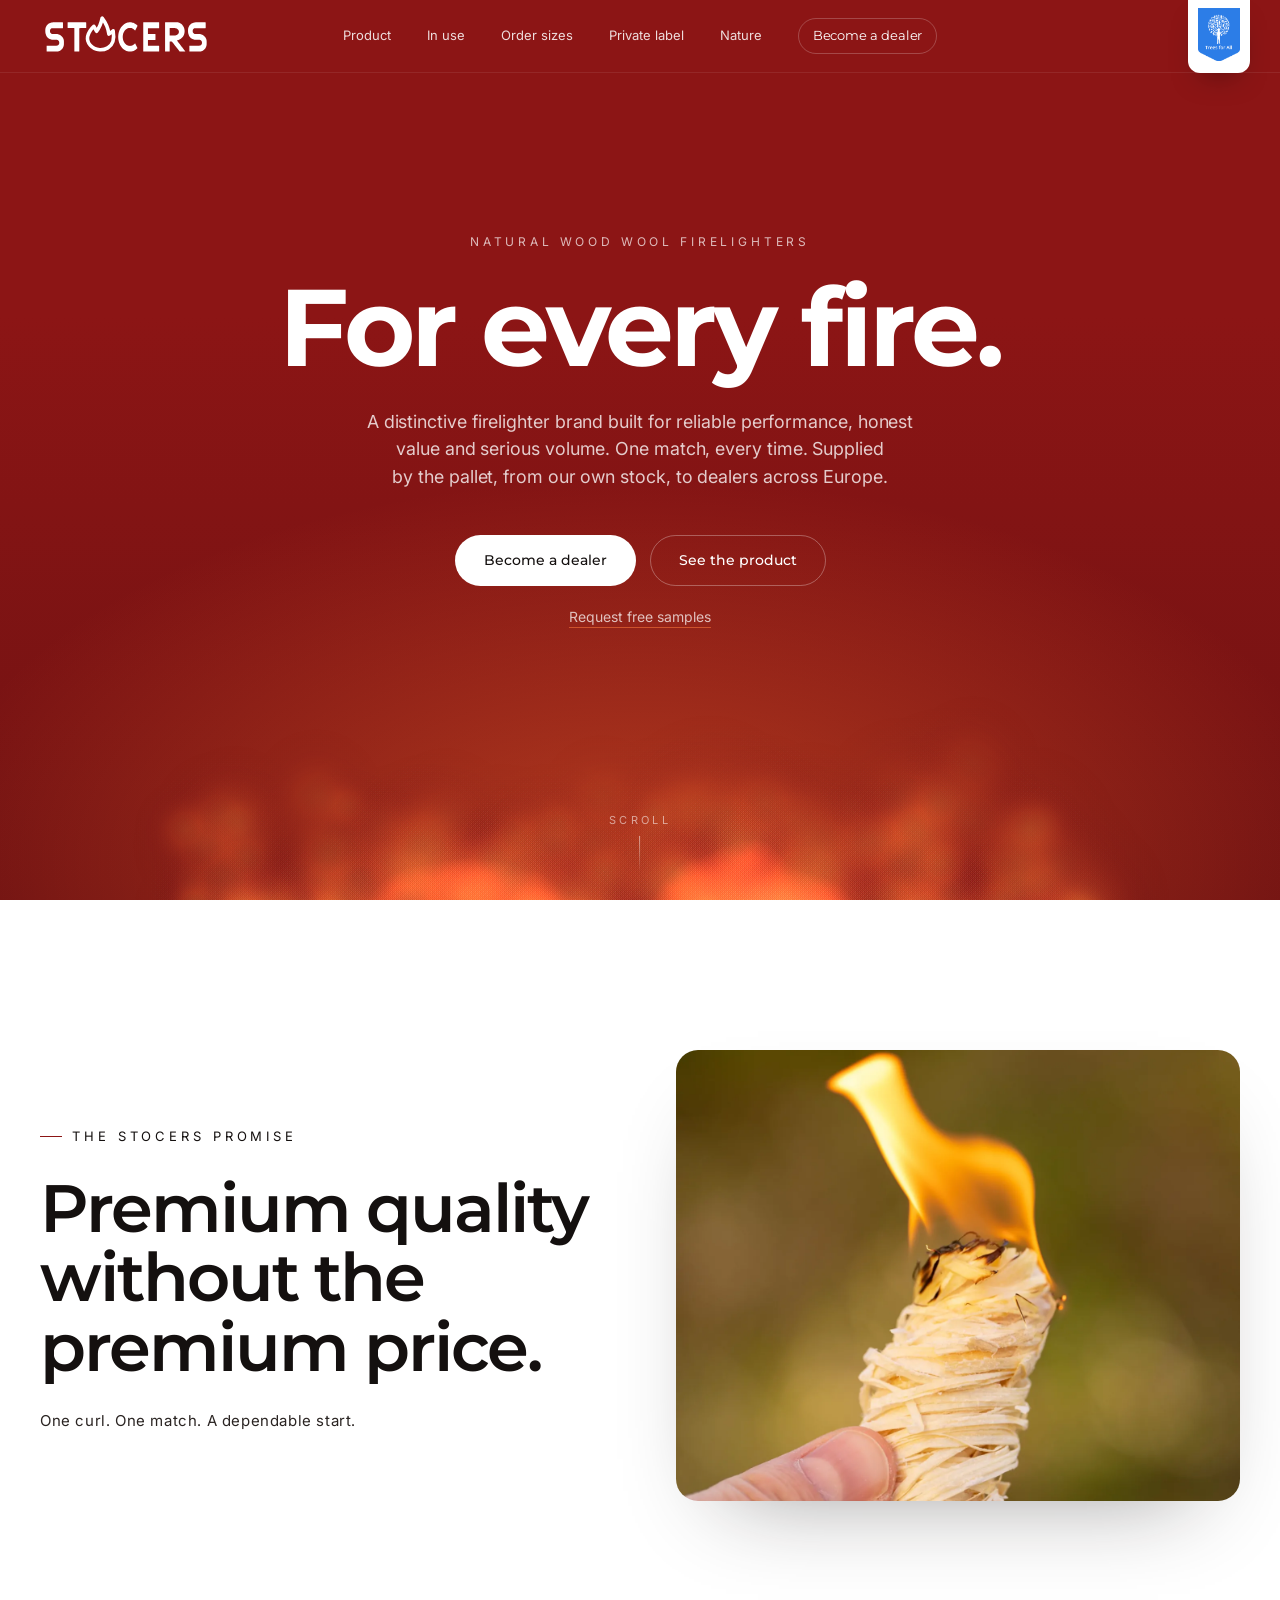
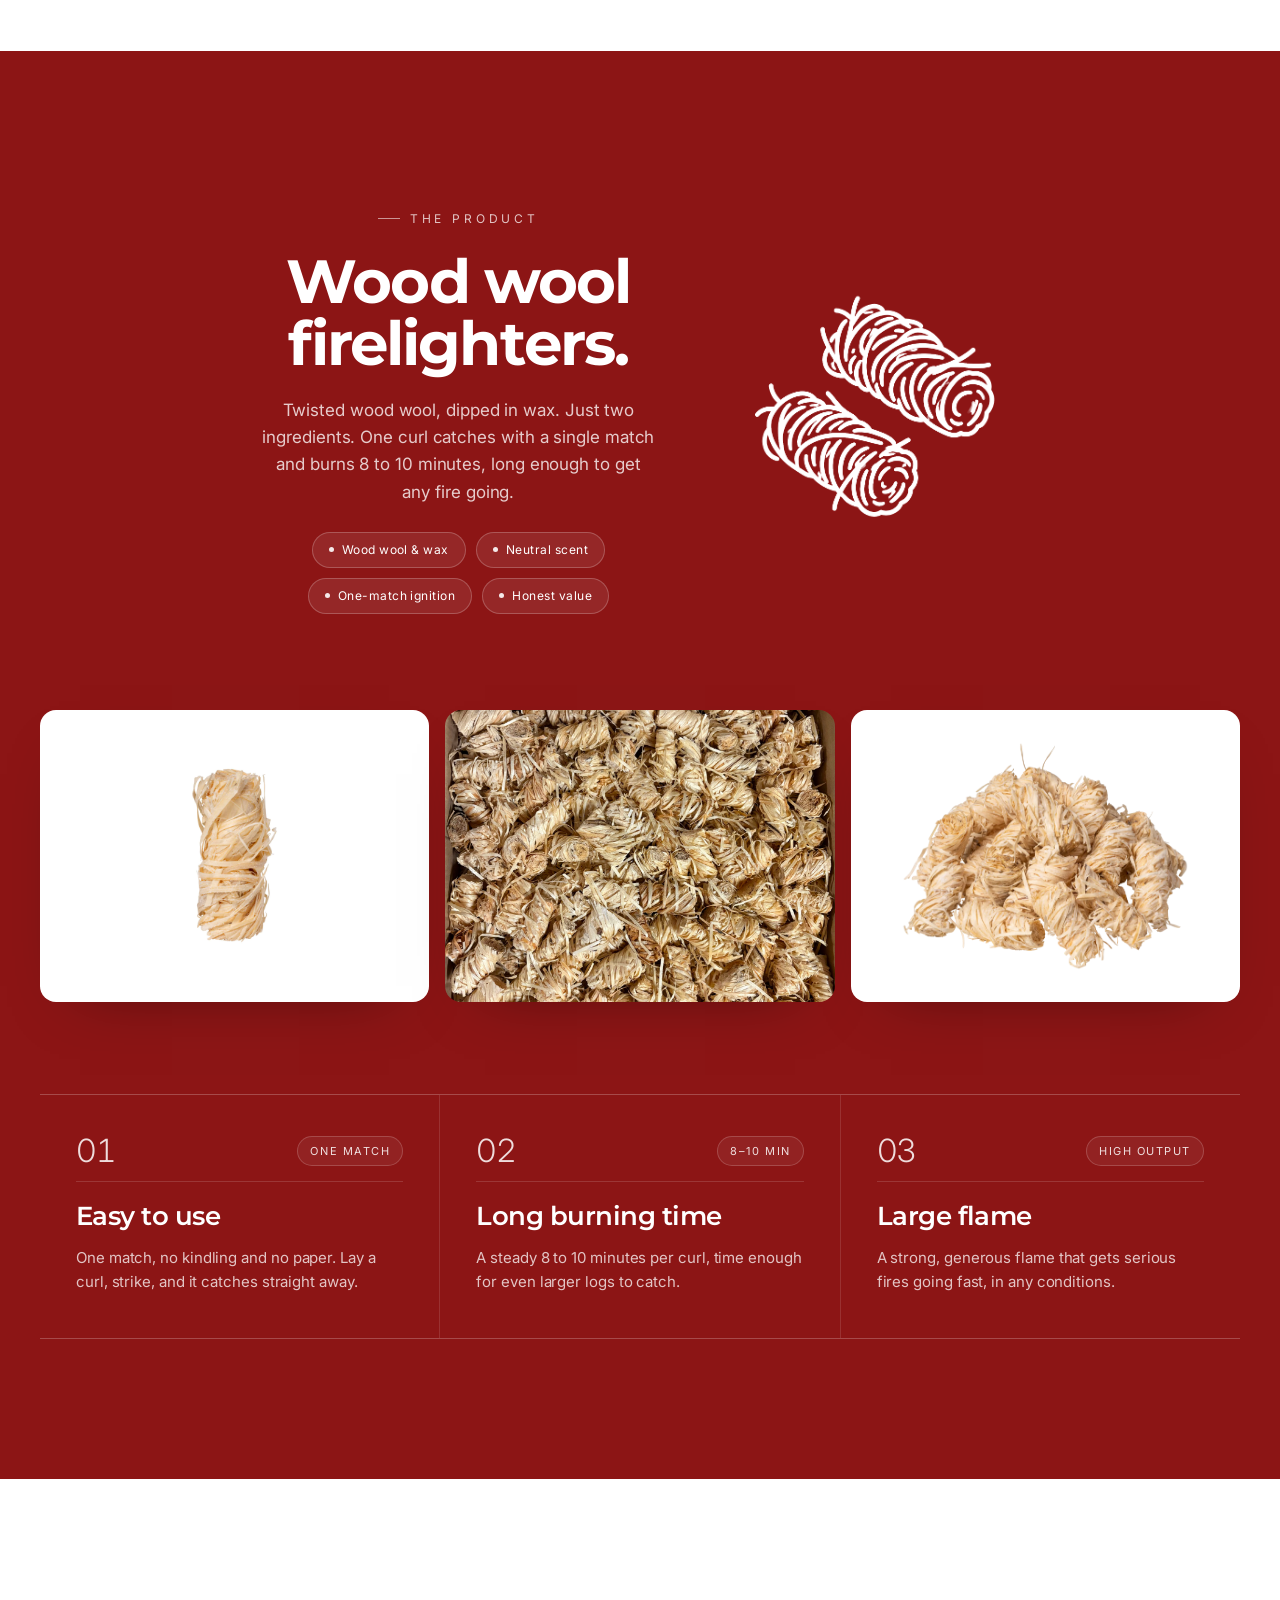
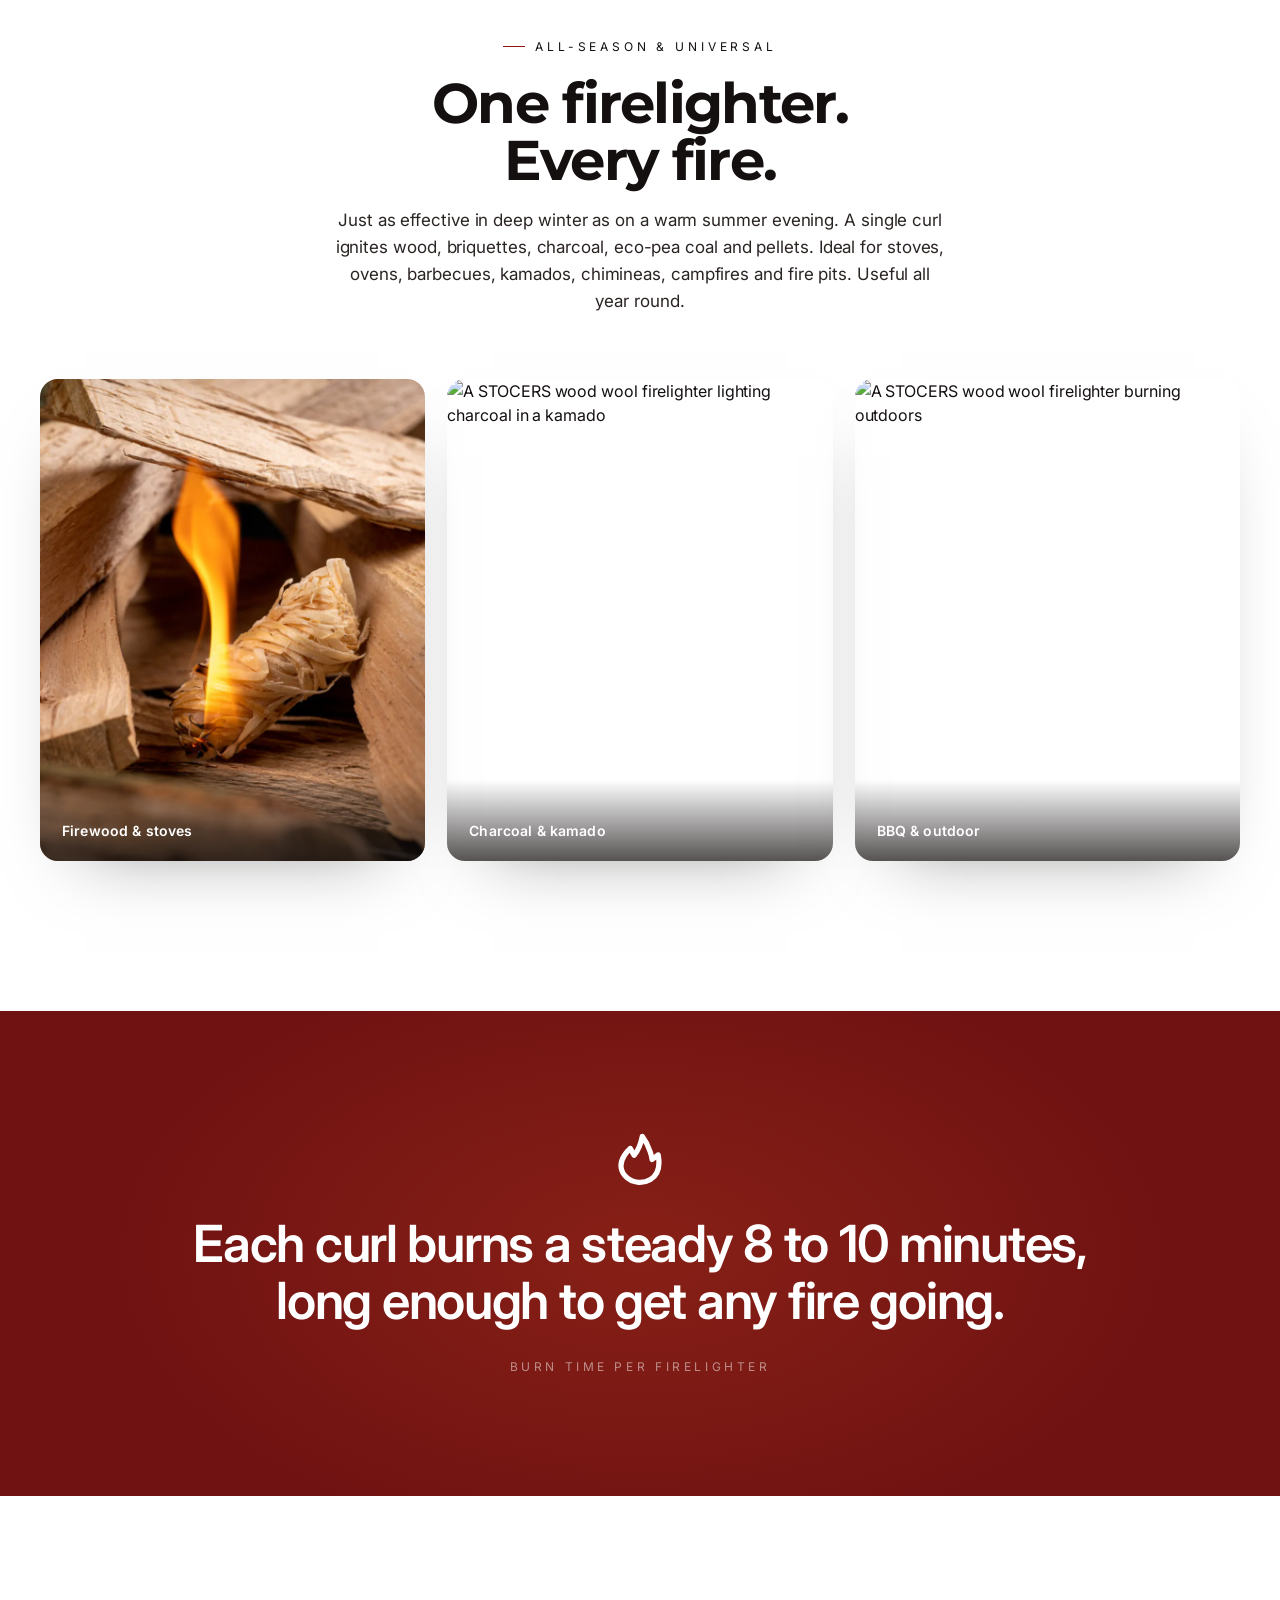
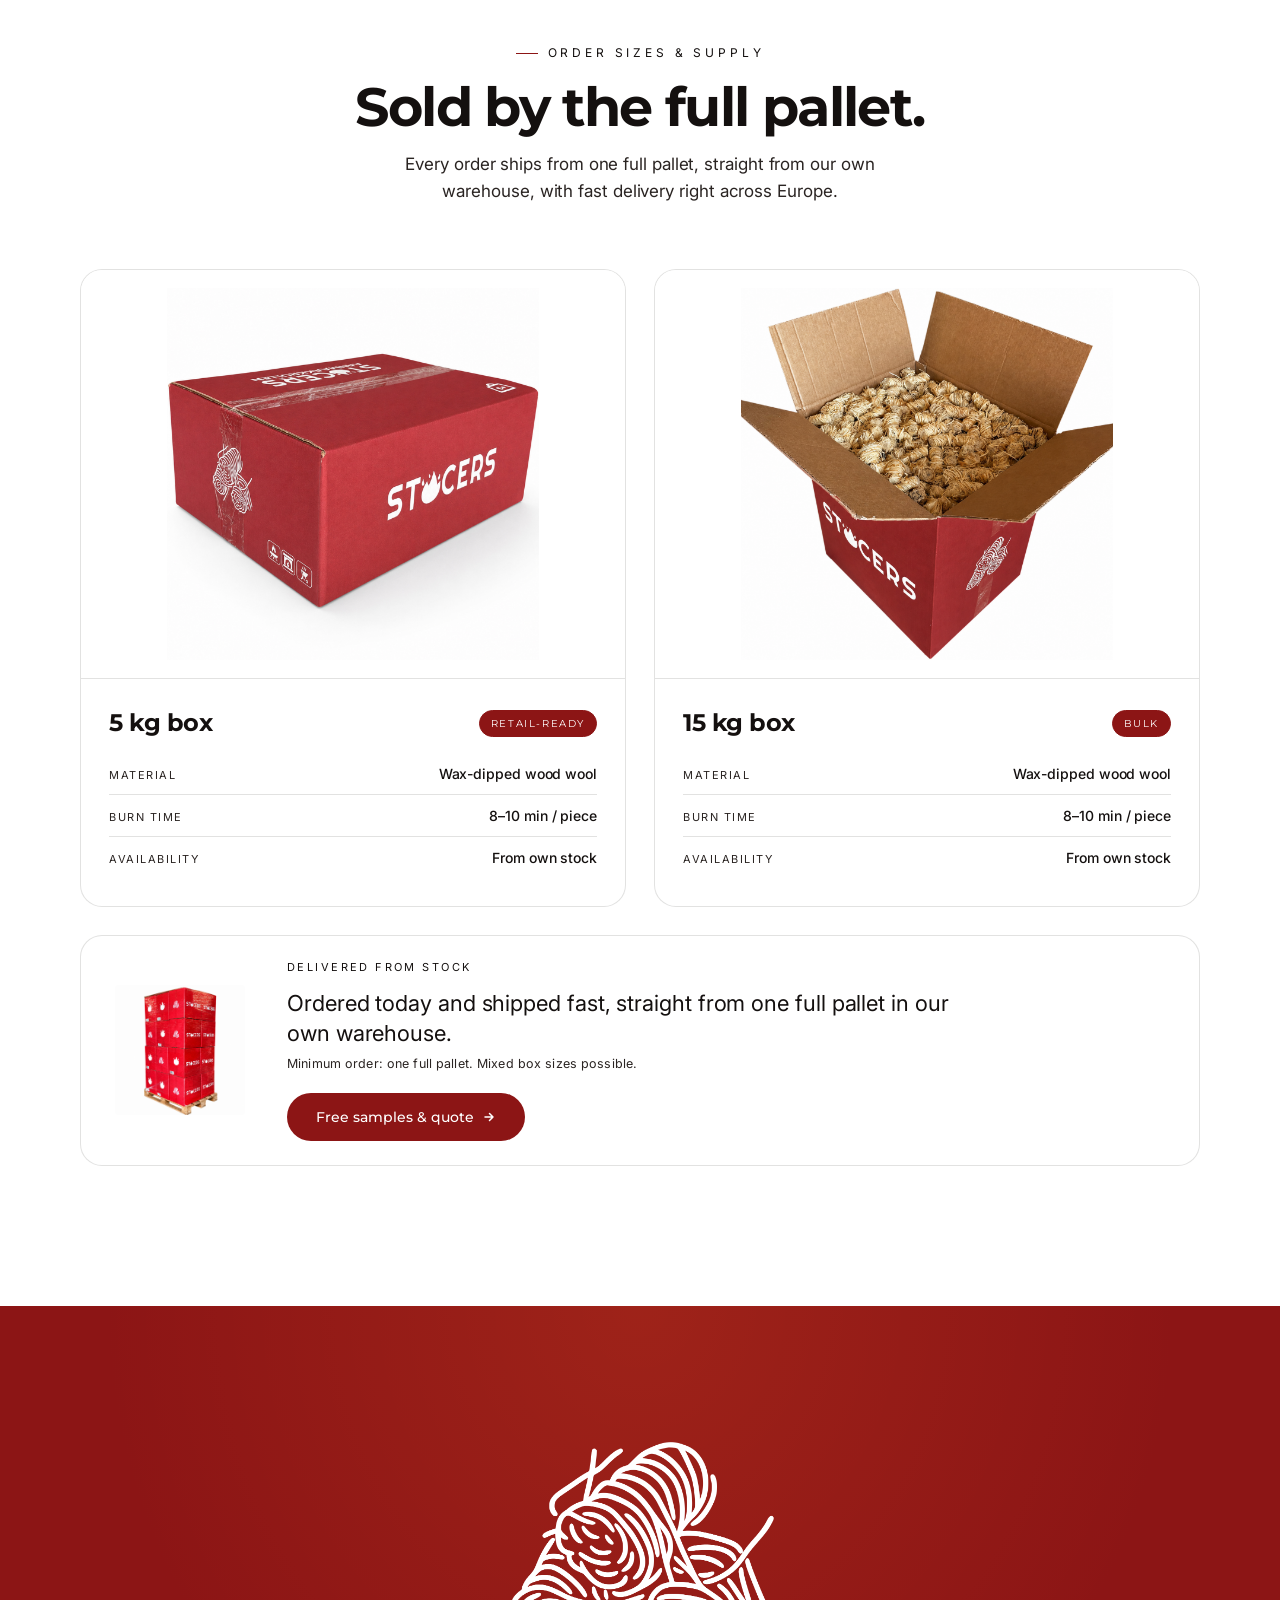
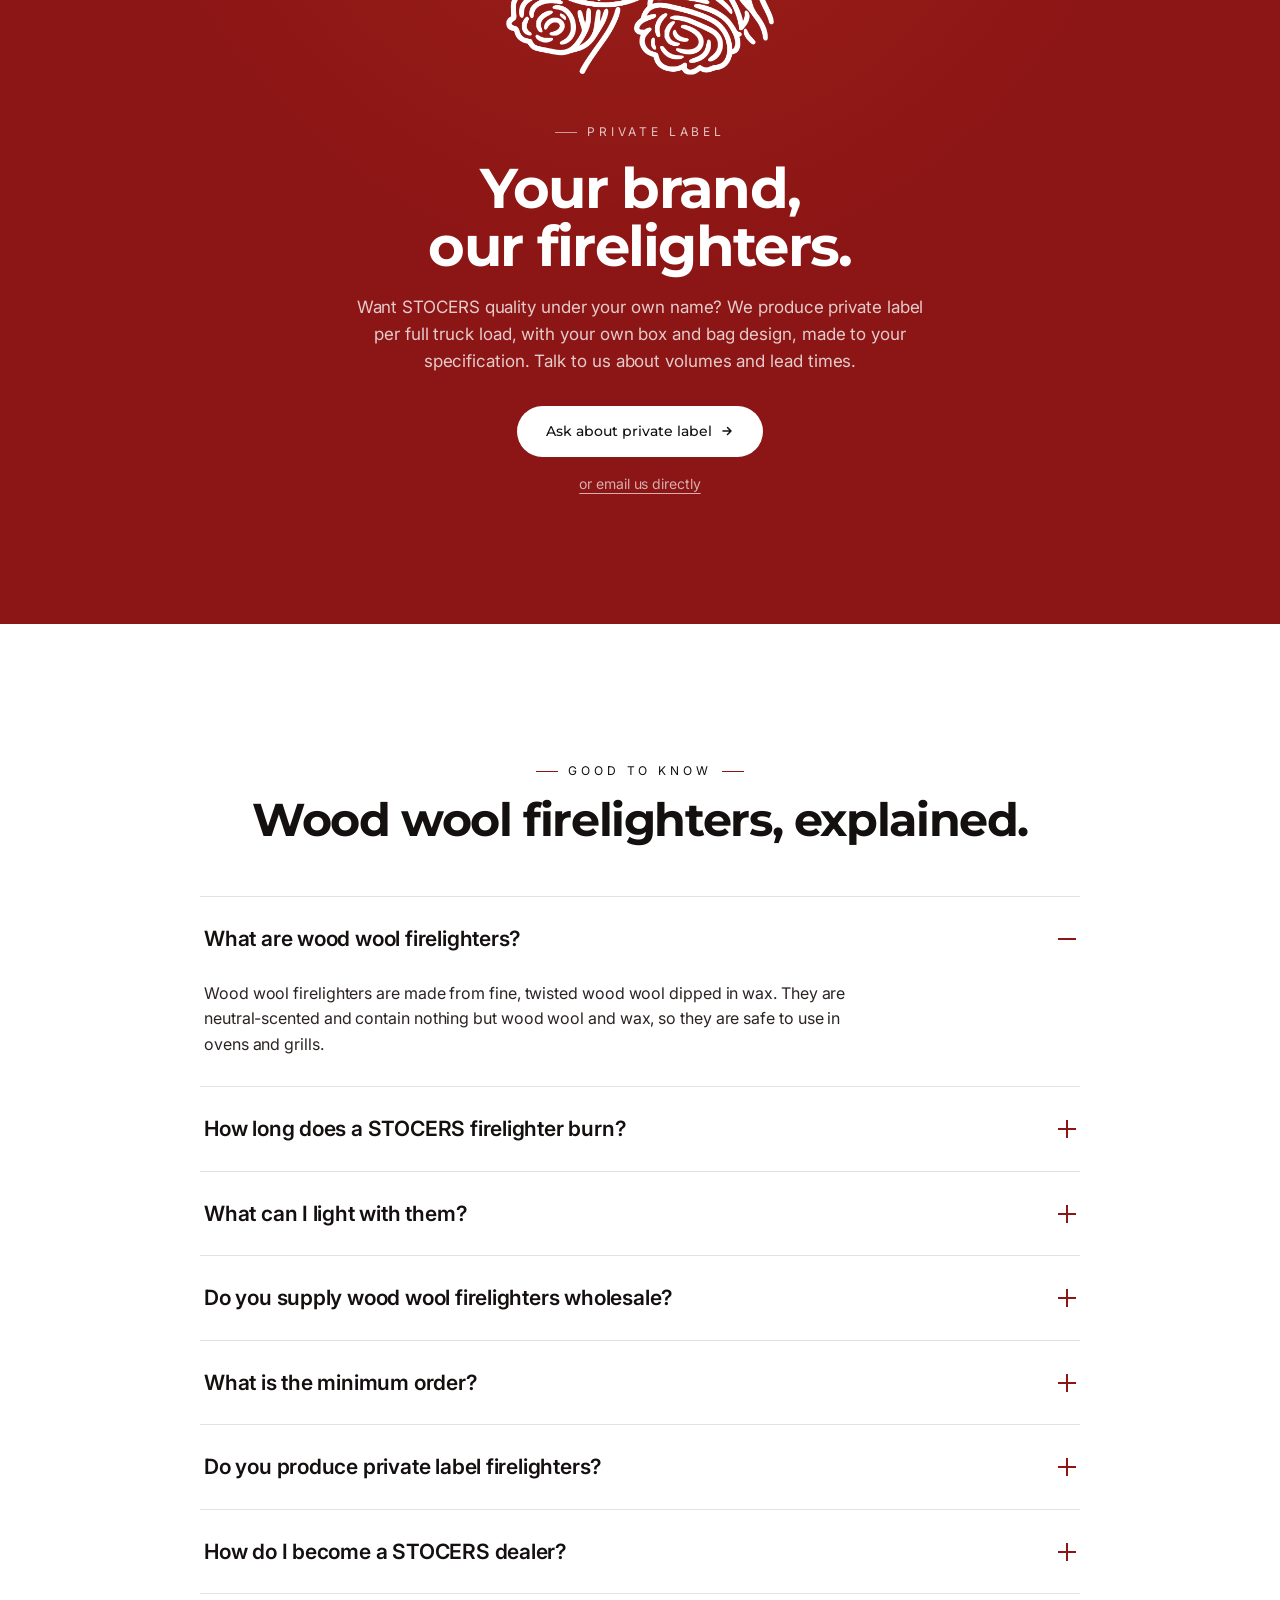
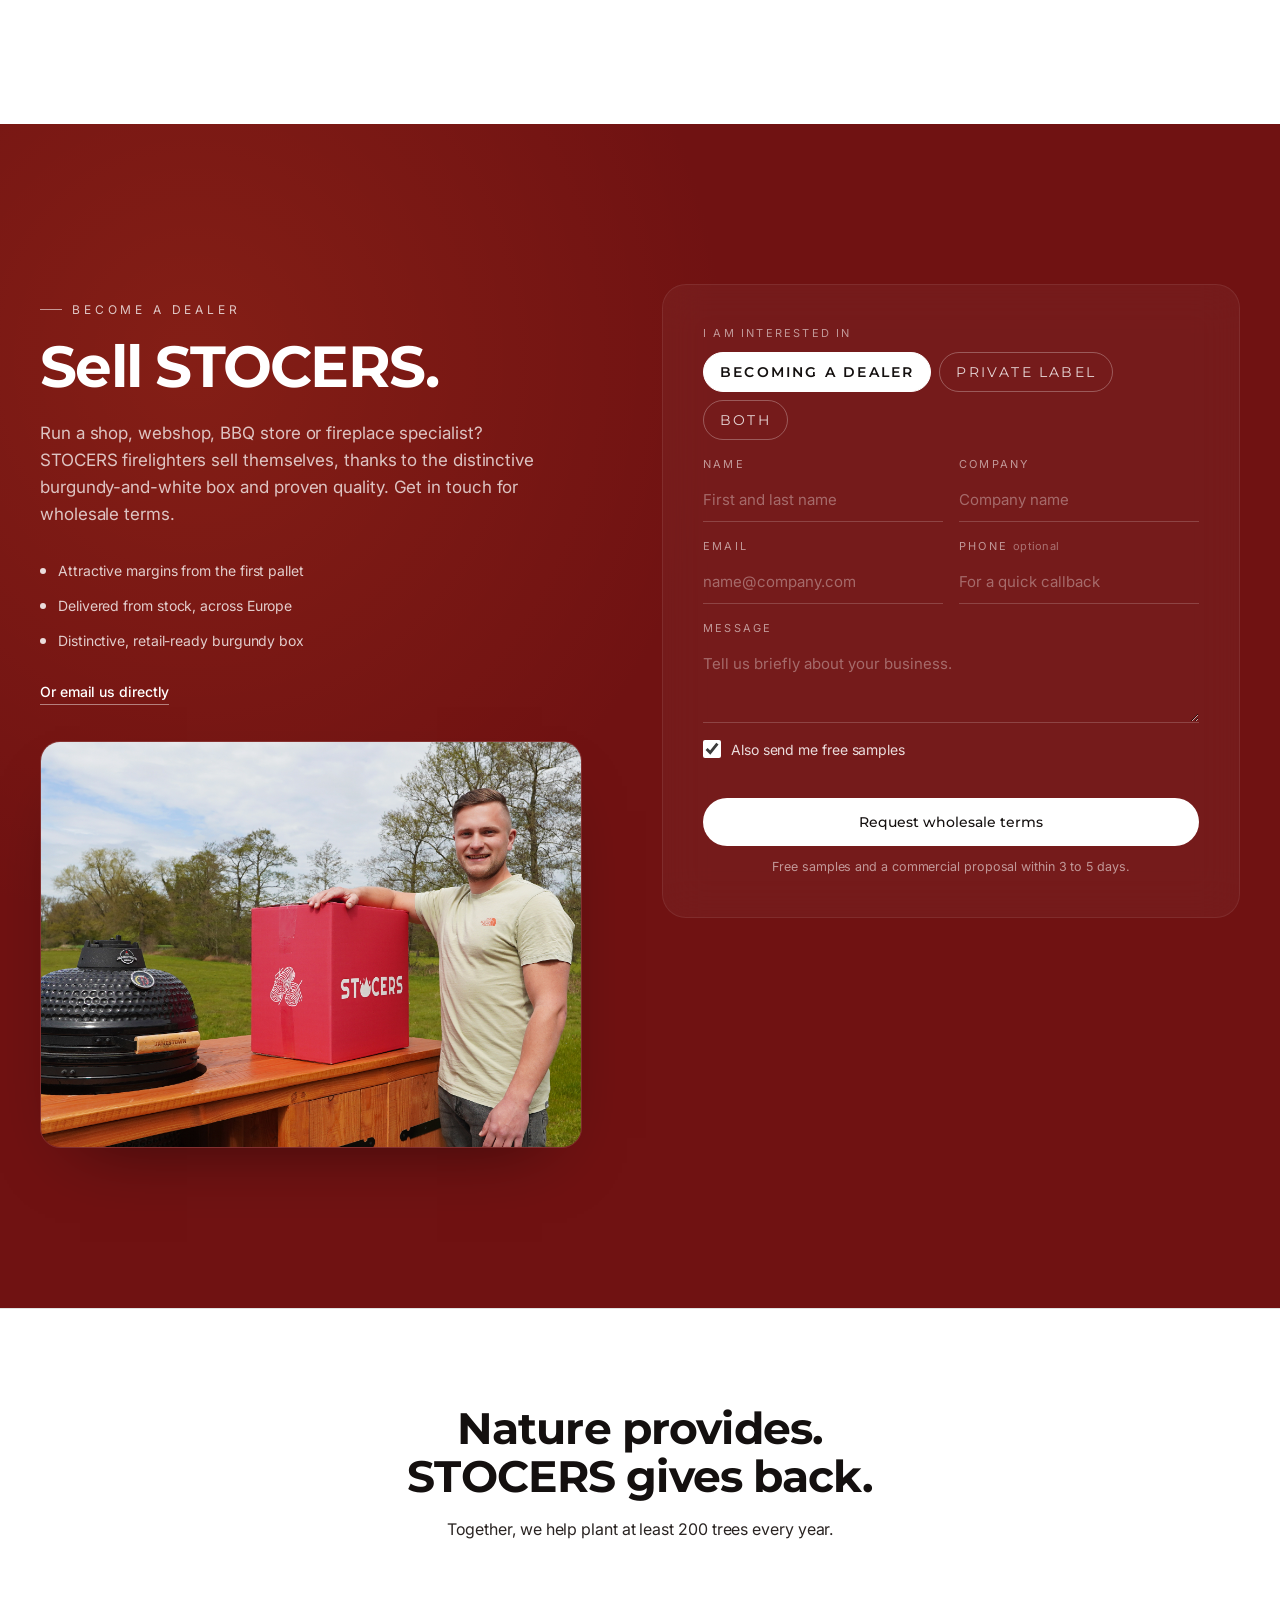
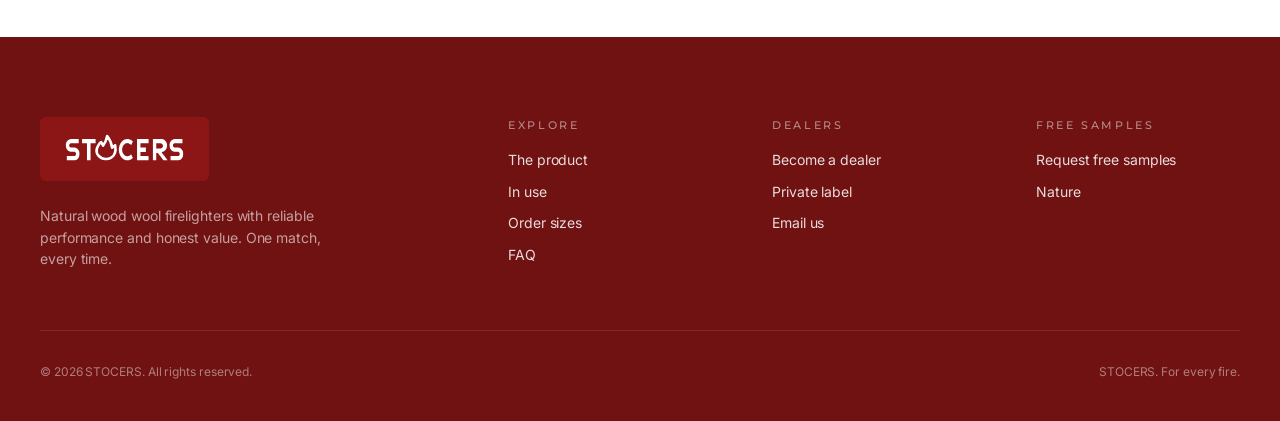
==== commit ef590c4c: "nieuw" ====
--- a/index.html
+++ b/index.html
@@ -93,9 +93,14 @@
       <a href="#in-use">In use</a>
       <a href="#packaging">Order sizes</a>
       <a href="#private-label">Private label</a>
+      <a href="/nature">Nature</a>
     </div>
     <a href="#dealer" class="nav__cta">Become a dealer</a>
   </div>
+  <a class="tfa-badge" href="/nature" aria-label="Trees for All tree partner">
+    <span class="tfa-badge__plate"><img src="assets/trees-for-all.png" alt="Trees for All" width="576" height="727" /></span>
+    <span class="tfa-badge__tip">200+ trees every year</span>
+  </a>
 </nav>
 
 <!-- ──────────────────────────── HERO ──────────────────────────── -->
@@ -426,7 +431,7 @@
       <h4>Free samples</h4>
       <ul>
         <li><a href="#dealer" data-open-samples>Request free samples</a></li>
-        <li><a href="/nature">200+ trees every year</a></li>
+        <li><a href="/nature">Nature</a></li>
       </ul>
     </div>
   </div>
--- a/styles.css
+++ b/styles.css
@@ -84,6 +84,36 @@
   transition: background .2s, border-color .2s;
 }
 .nav__cta:hover { background: rgba(255,255,255,0.08); border-color: rgba(255,255,255,0.35); }
+
+/* Trees for All partner badge (desktop, hangs from the top-right edge) */
+.tfa-badge { display: none; position: absolute; top: 0; right: 30px; z-index: 110; }
+.tfa-badge__plate {
+  display: block;
+  background: #FFFFFF;
+  padding: 8px 10px 12px;
+  border-radius: 0 0 12px 12px;
+  box-shadow: 0 14px 30px -16px rgba(0,0,0,0.55);
+  transition: transform .32s cubic-bezier(.2,.7,.2,1), box-shadow .32s ease;
+}
+.tfa-badge__plate img { width: 42px; height: auto; display: block; }
+.tfa-badge:hover .tfa-badge__plate, .tfa-badge:focus-visible .tfa-badge__plate {
+  transform: translateY(8px);
+  box-shadow: 0 26px 44px -18px rgba(0,0,0,0.6);
+}
+.tfa-badge__tip {
+  position: absolute; top: calc(100% + 8px); right: 0;
+  white-space: nowrap;
+  font-size: 10px; letter-spacing: 0.16em; text-transform: uppercase;
+  color: #FFFFFF;
+  background: rgba(20,16,15,0.82);
+  padding: 7px 12px;
+  border-radius: 999px;
+  opacity: 0; transform: translateY(-4px);
+  transition: opacity .3s ease, transform .3s ease;
+  pointer-events: none;
+}
+.tfa-badge:hover .tfa-badge__tip, .tfa-badge:focus-visible .tfa-badge__tip { opacity: 1; transform: none; }
+@media (min-width: 1000px) { .tfa-badge { display: block; } }
 
 @media (max-width: 720px) {
   .nav { padding: 12px 20px; gap: 12px; }
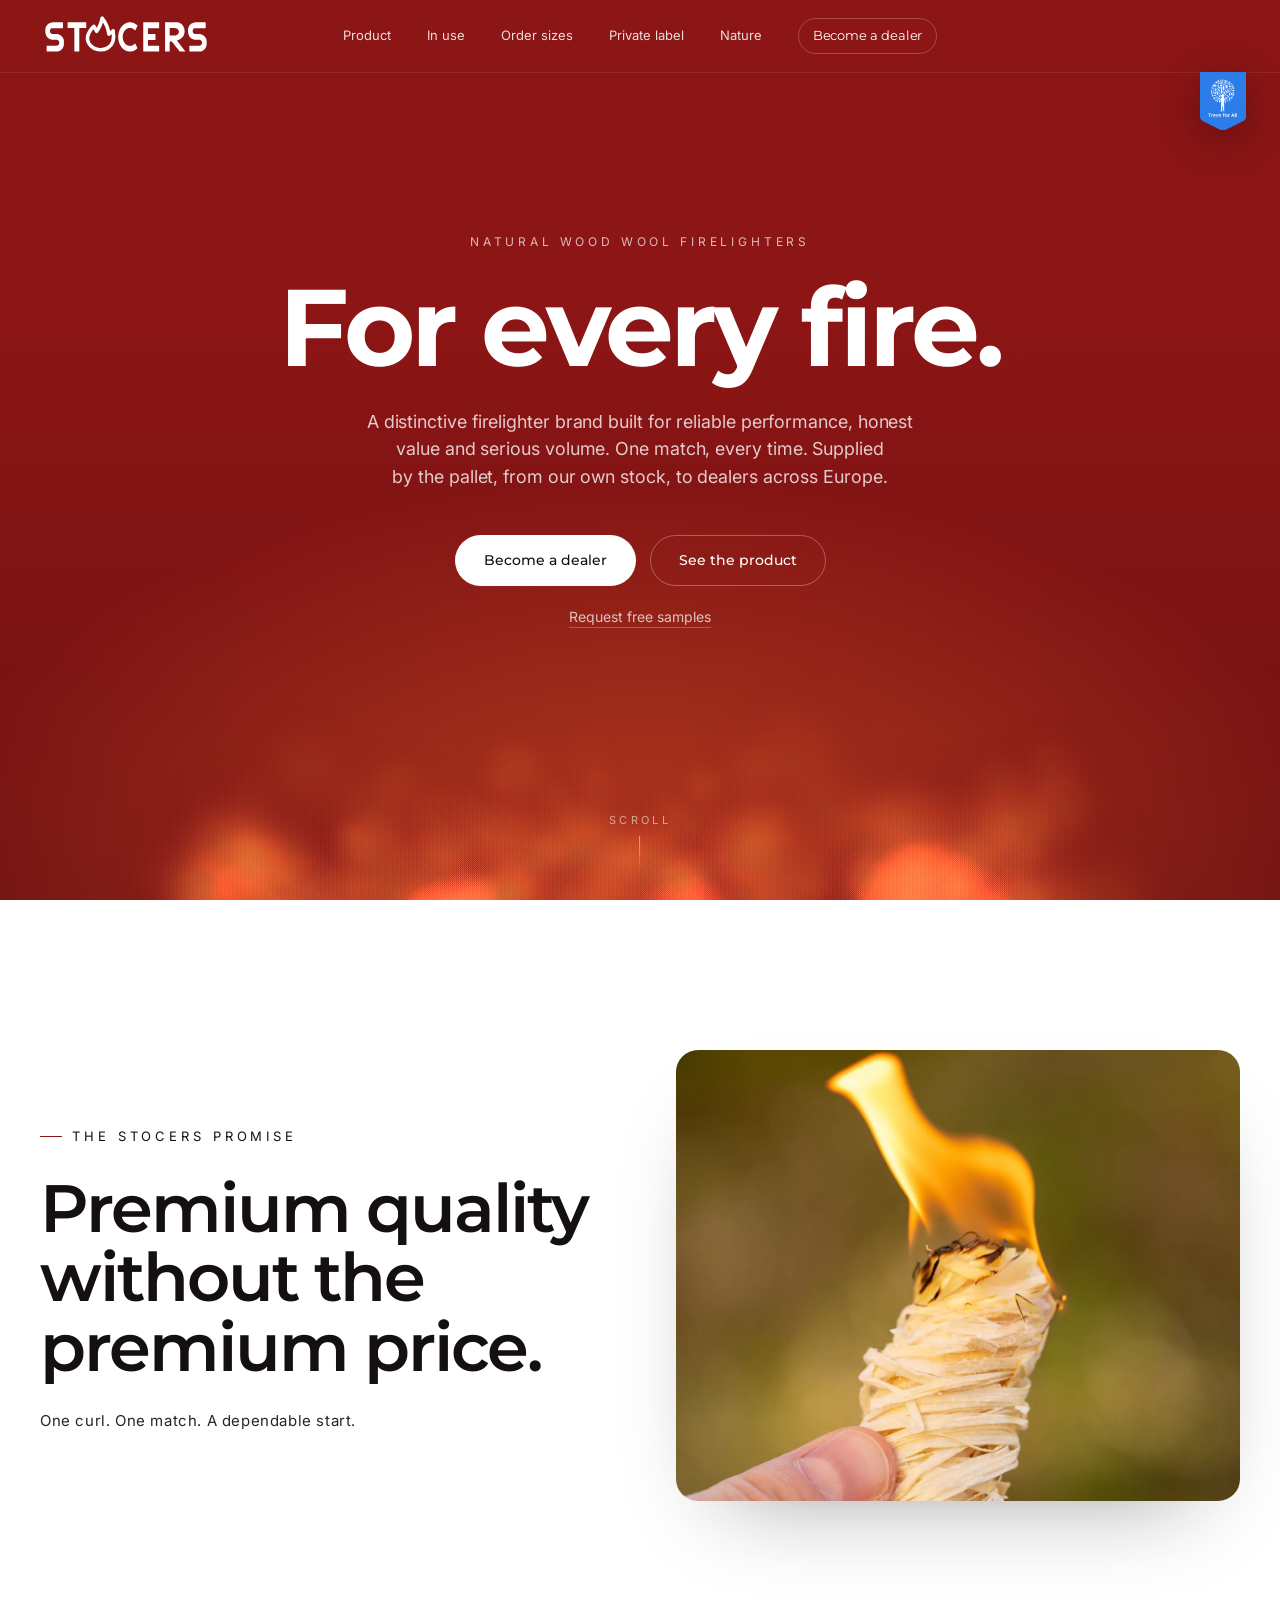
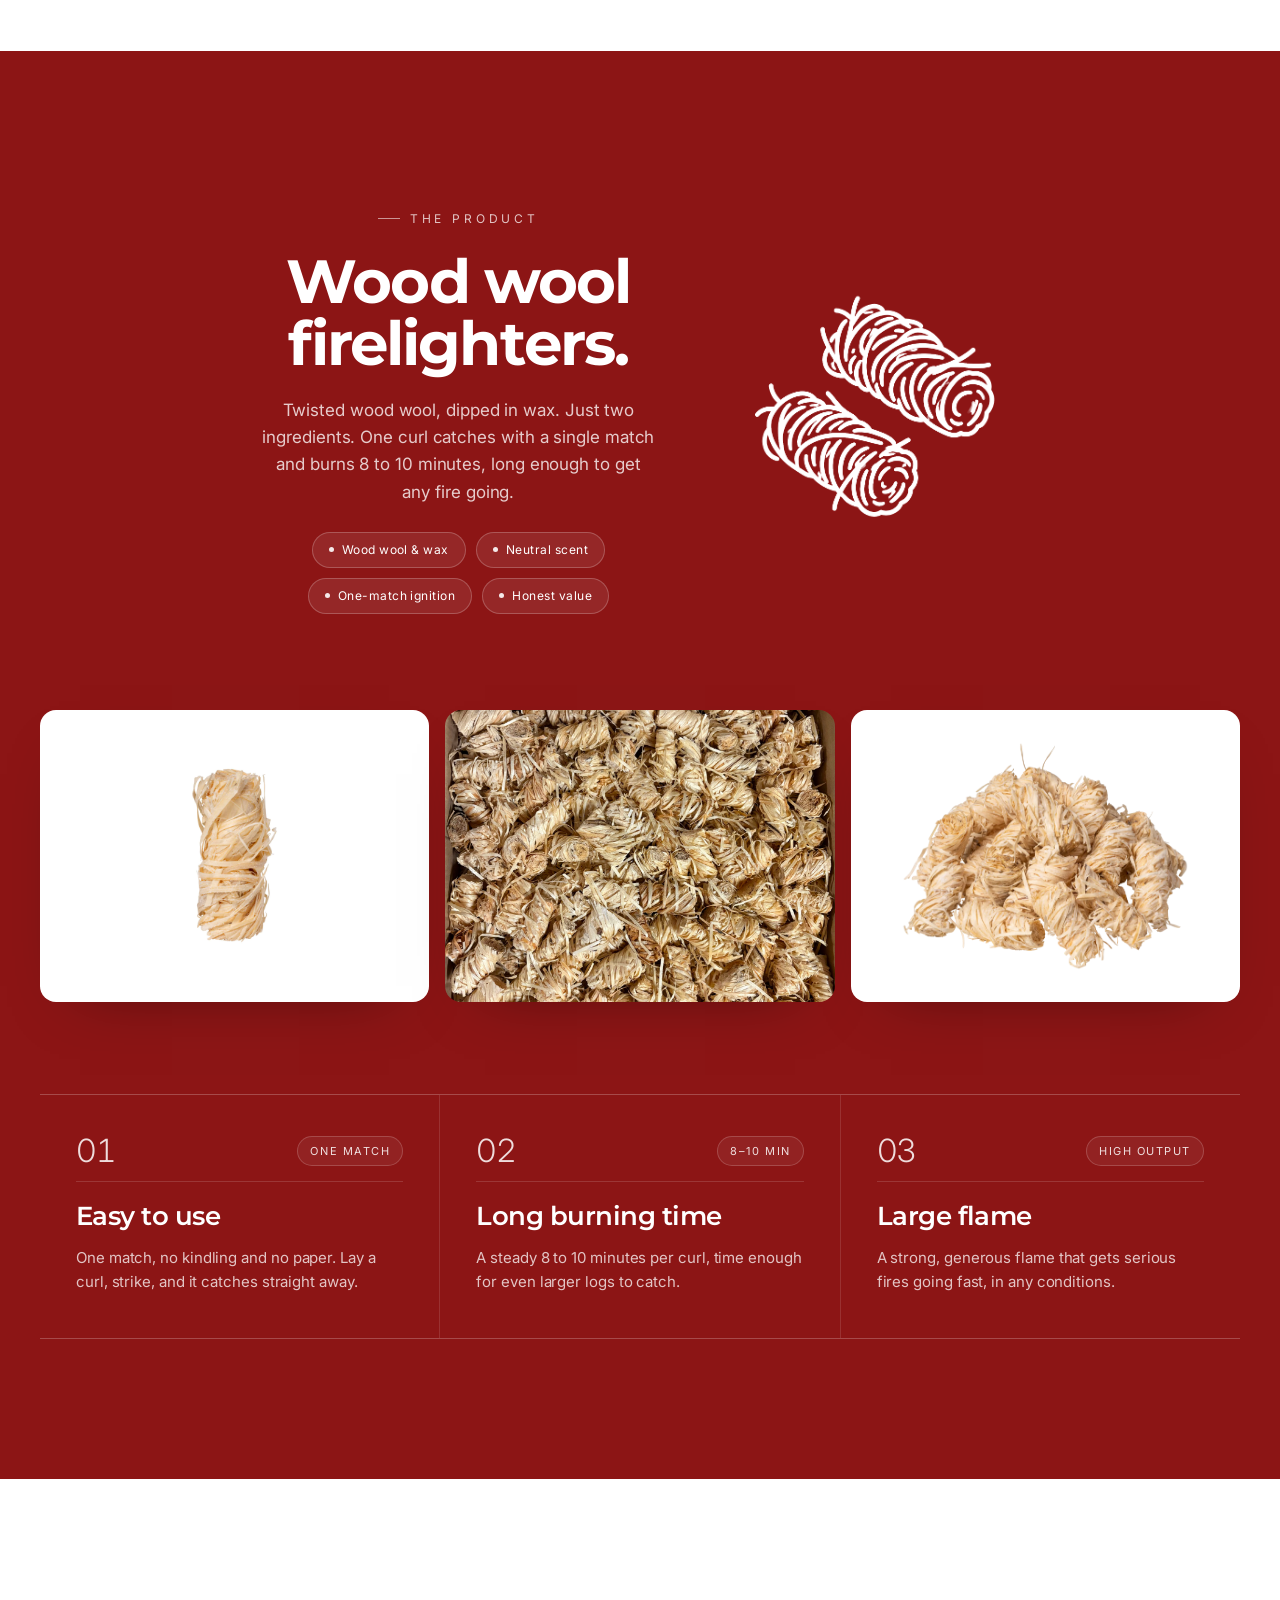
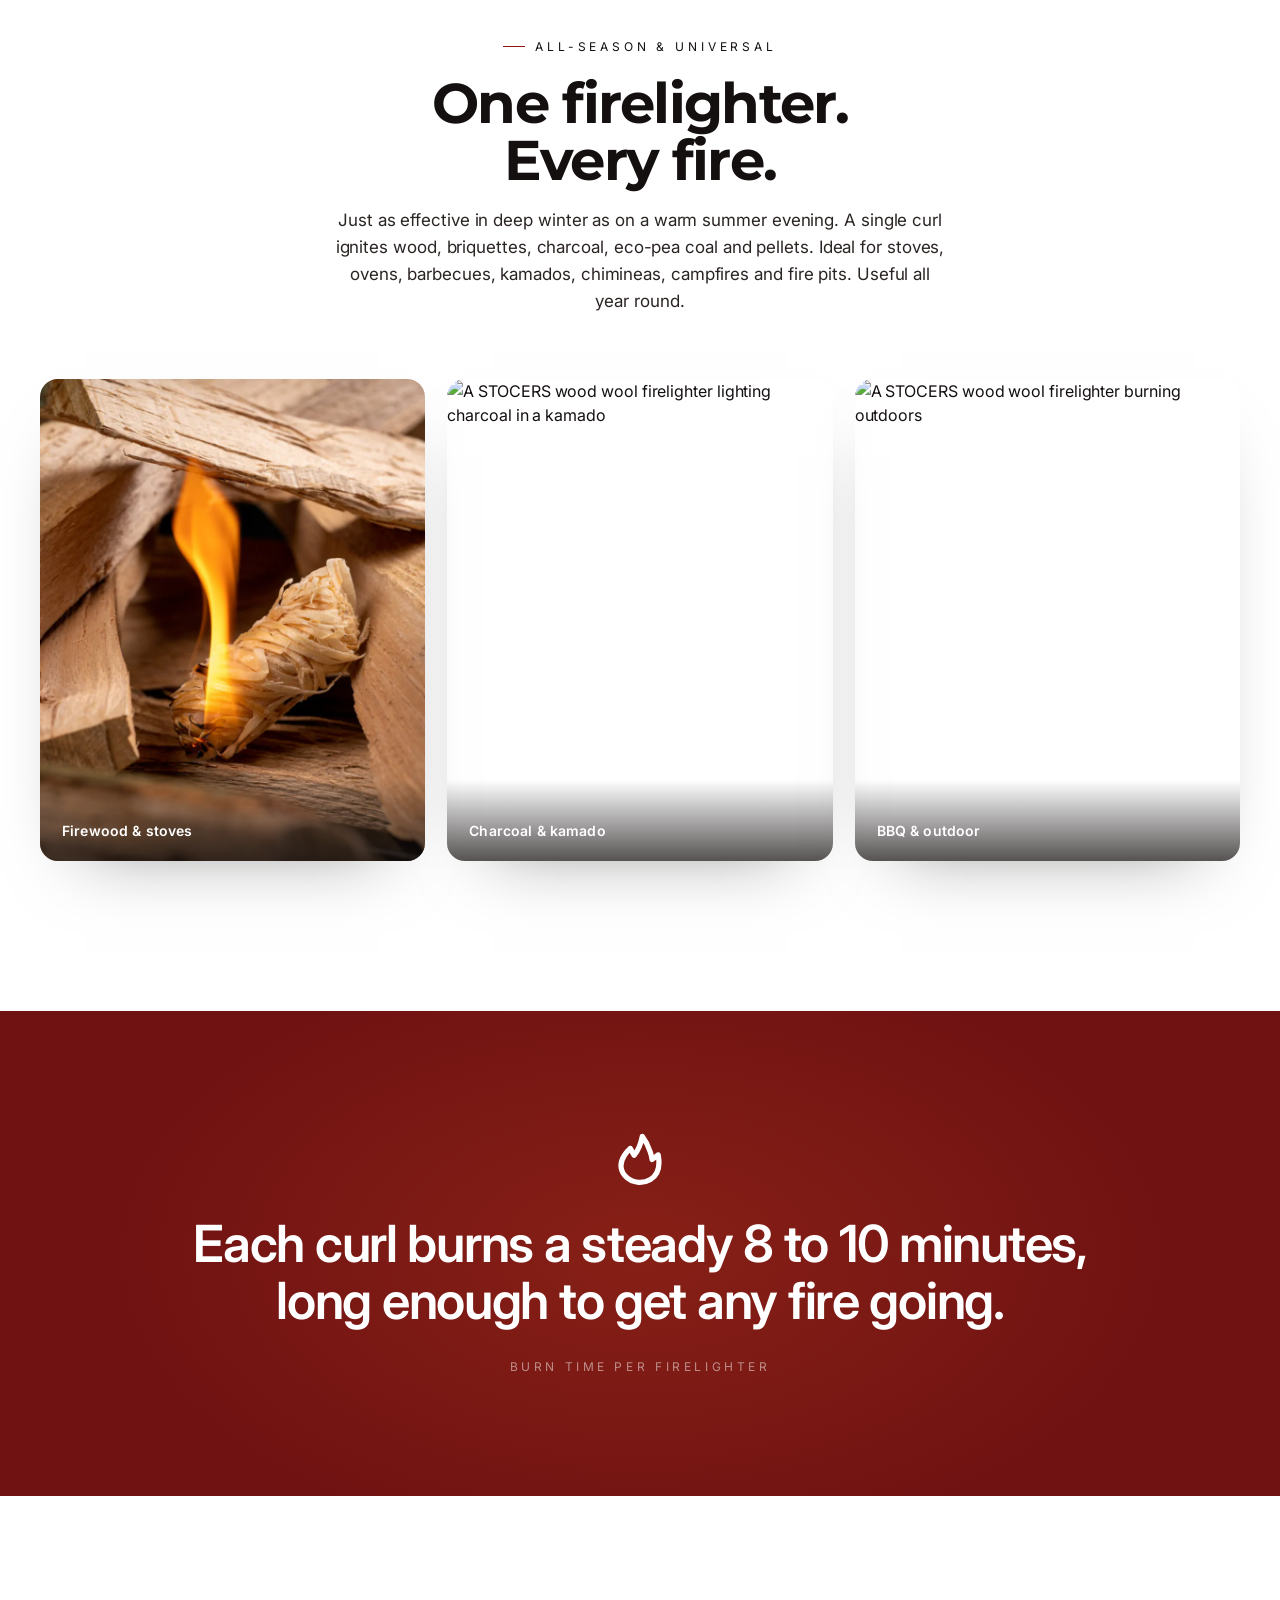
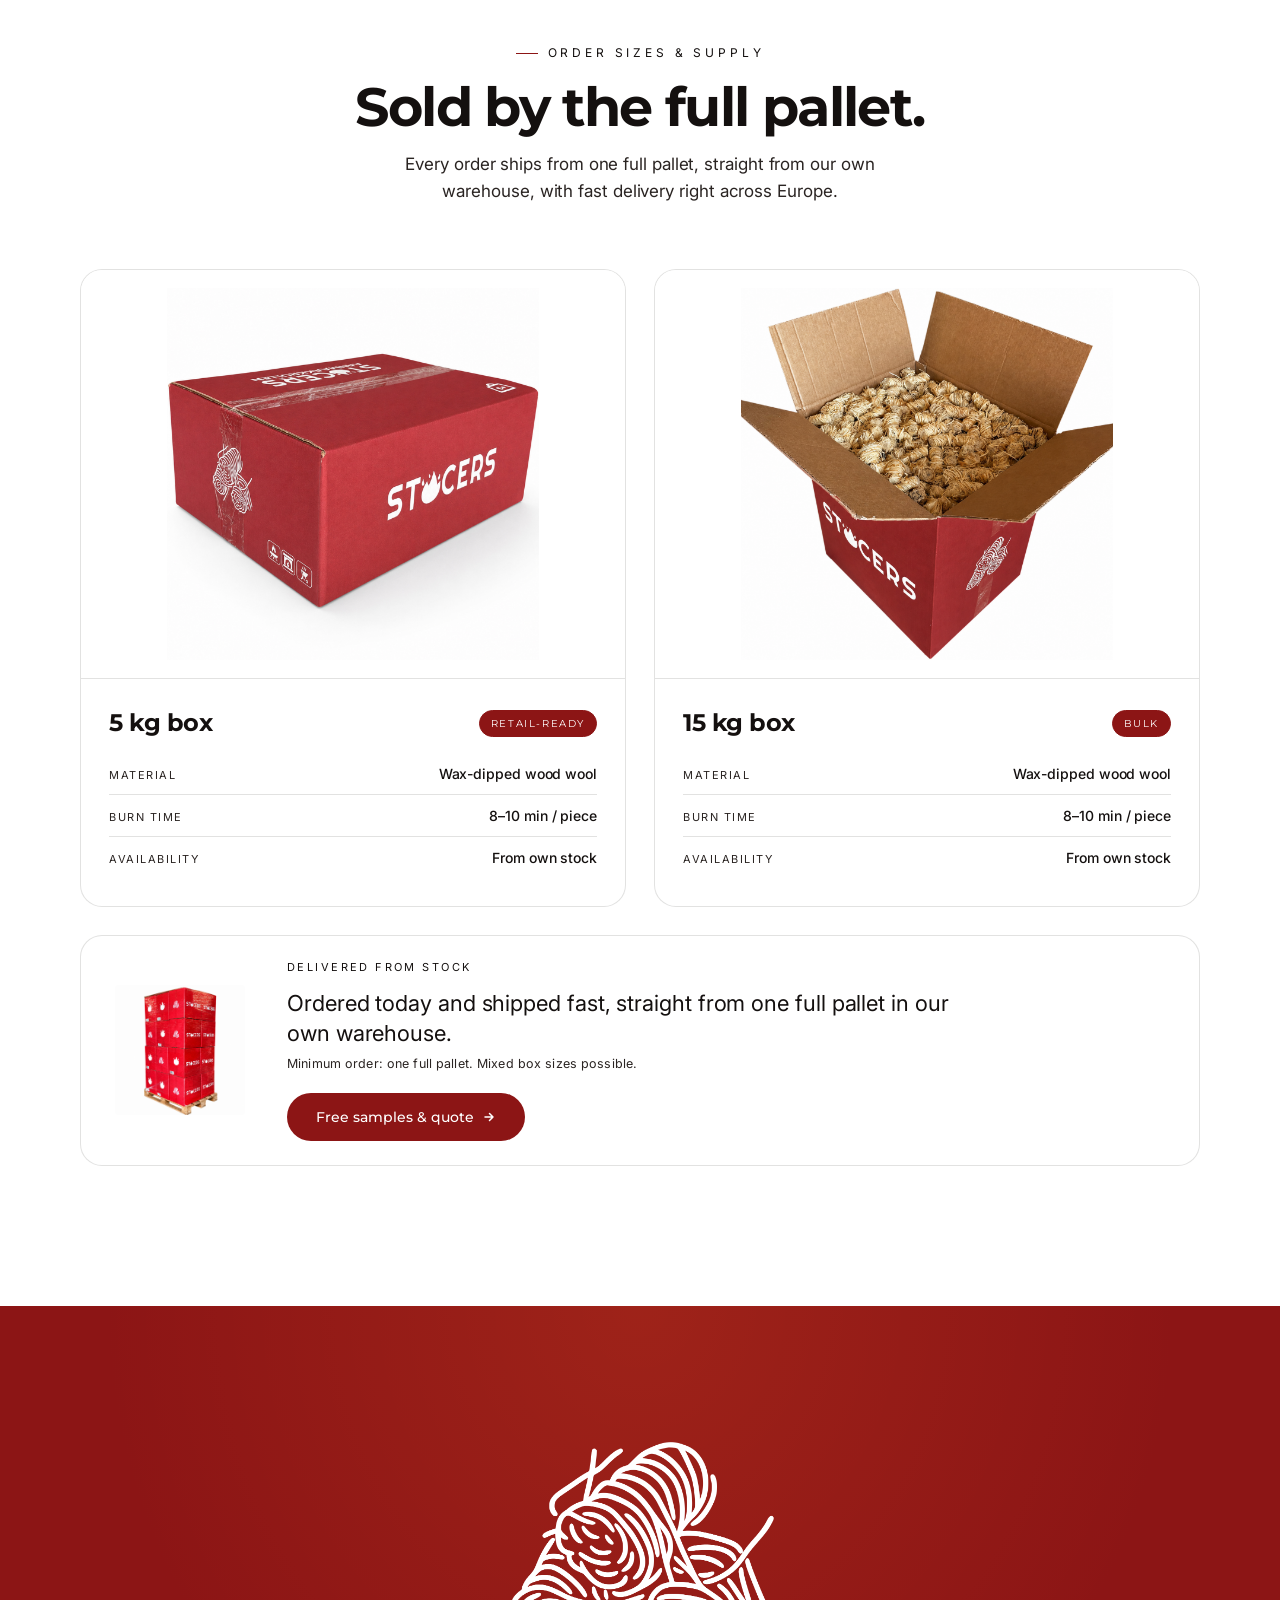
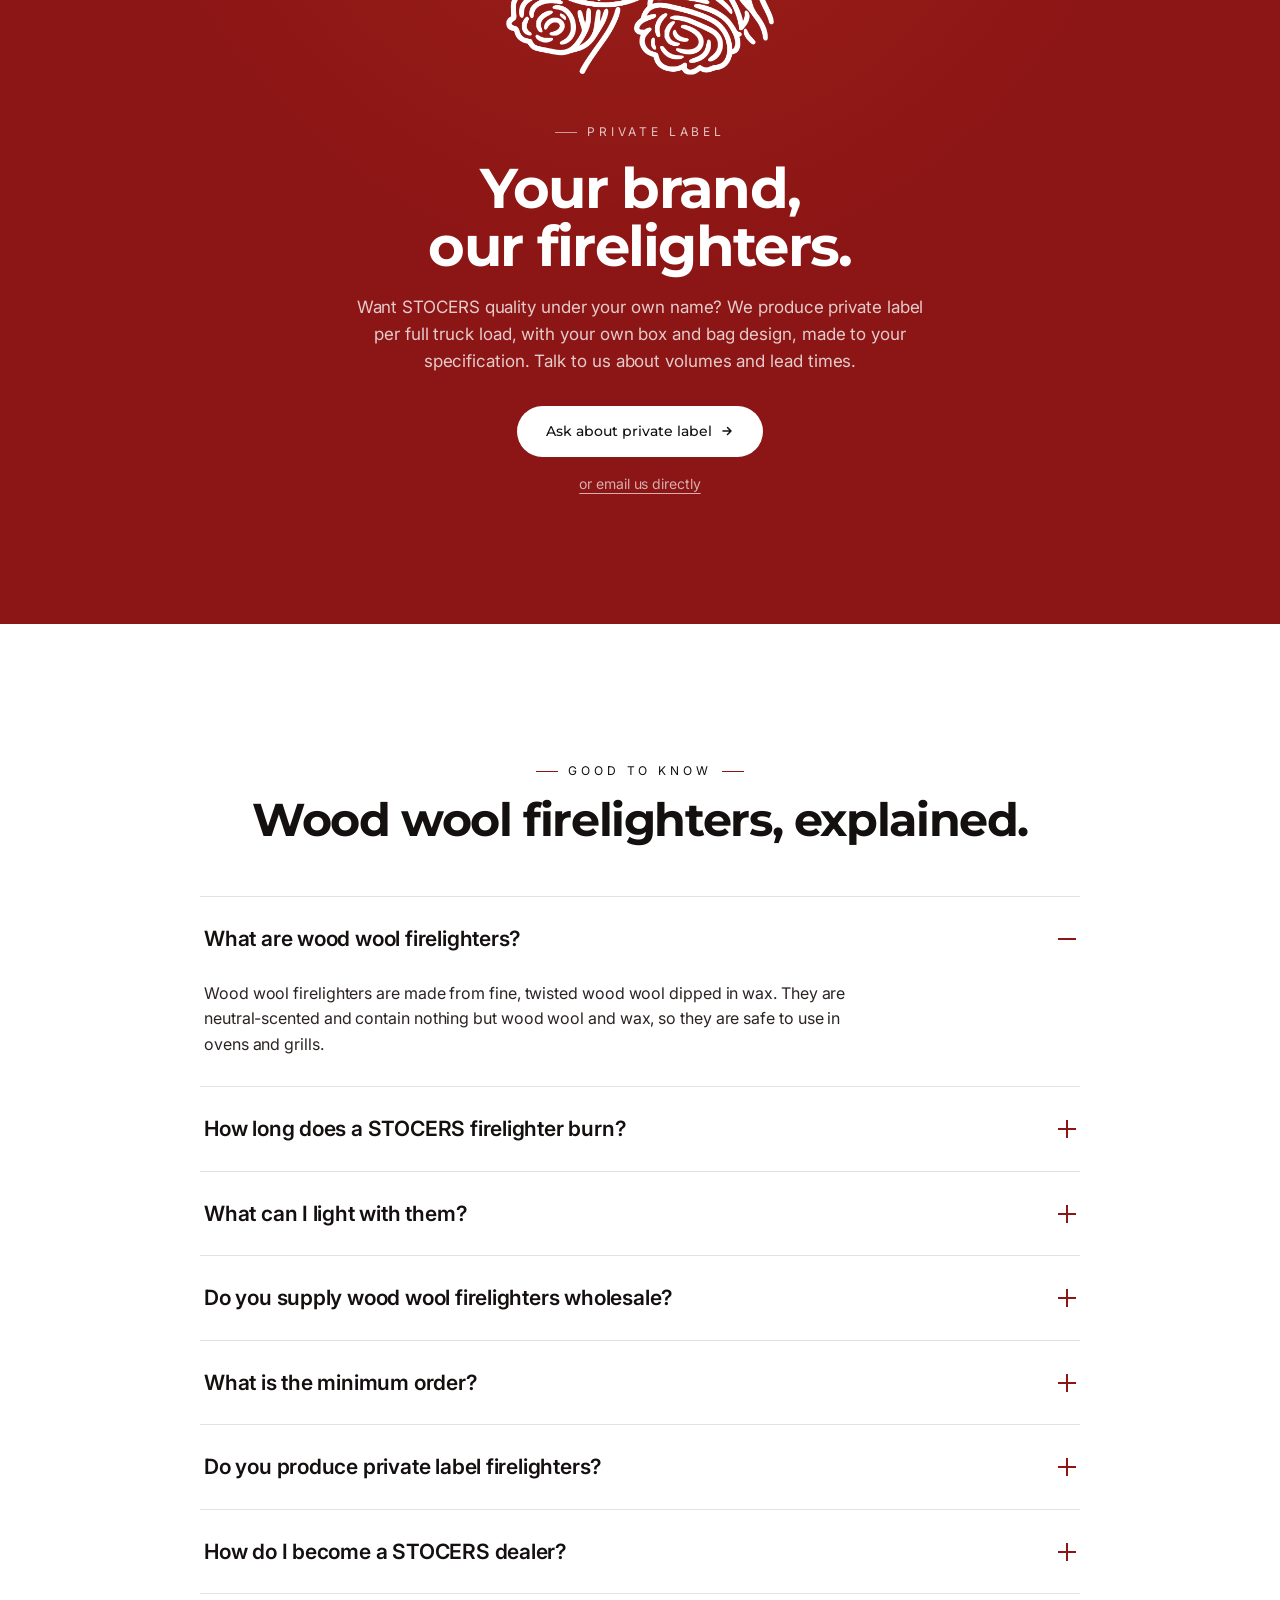
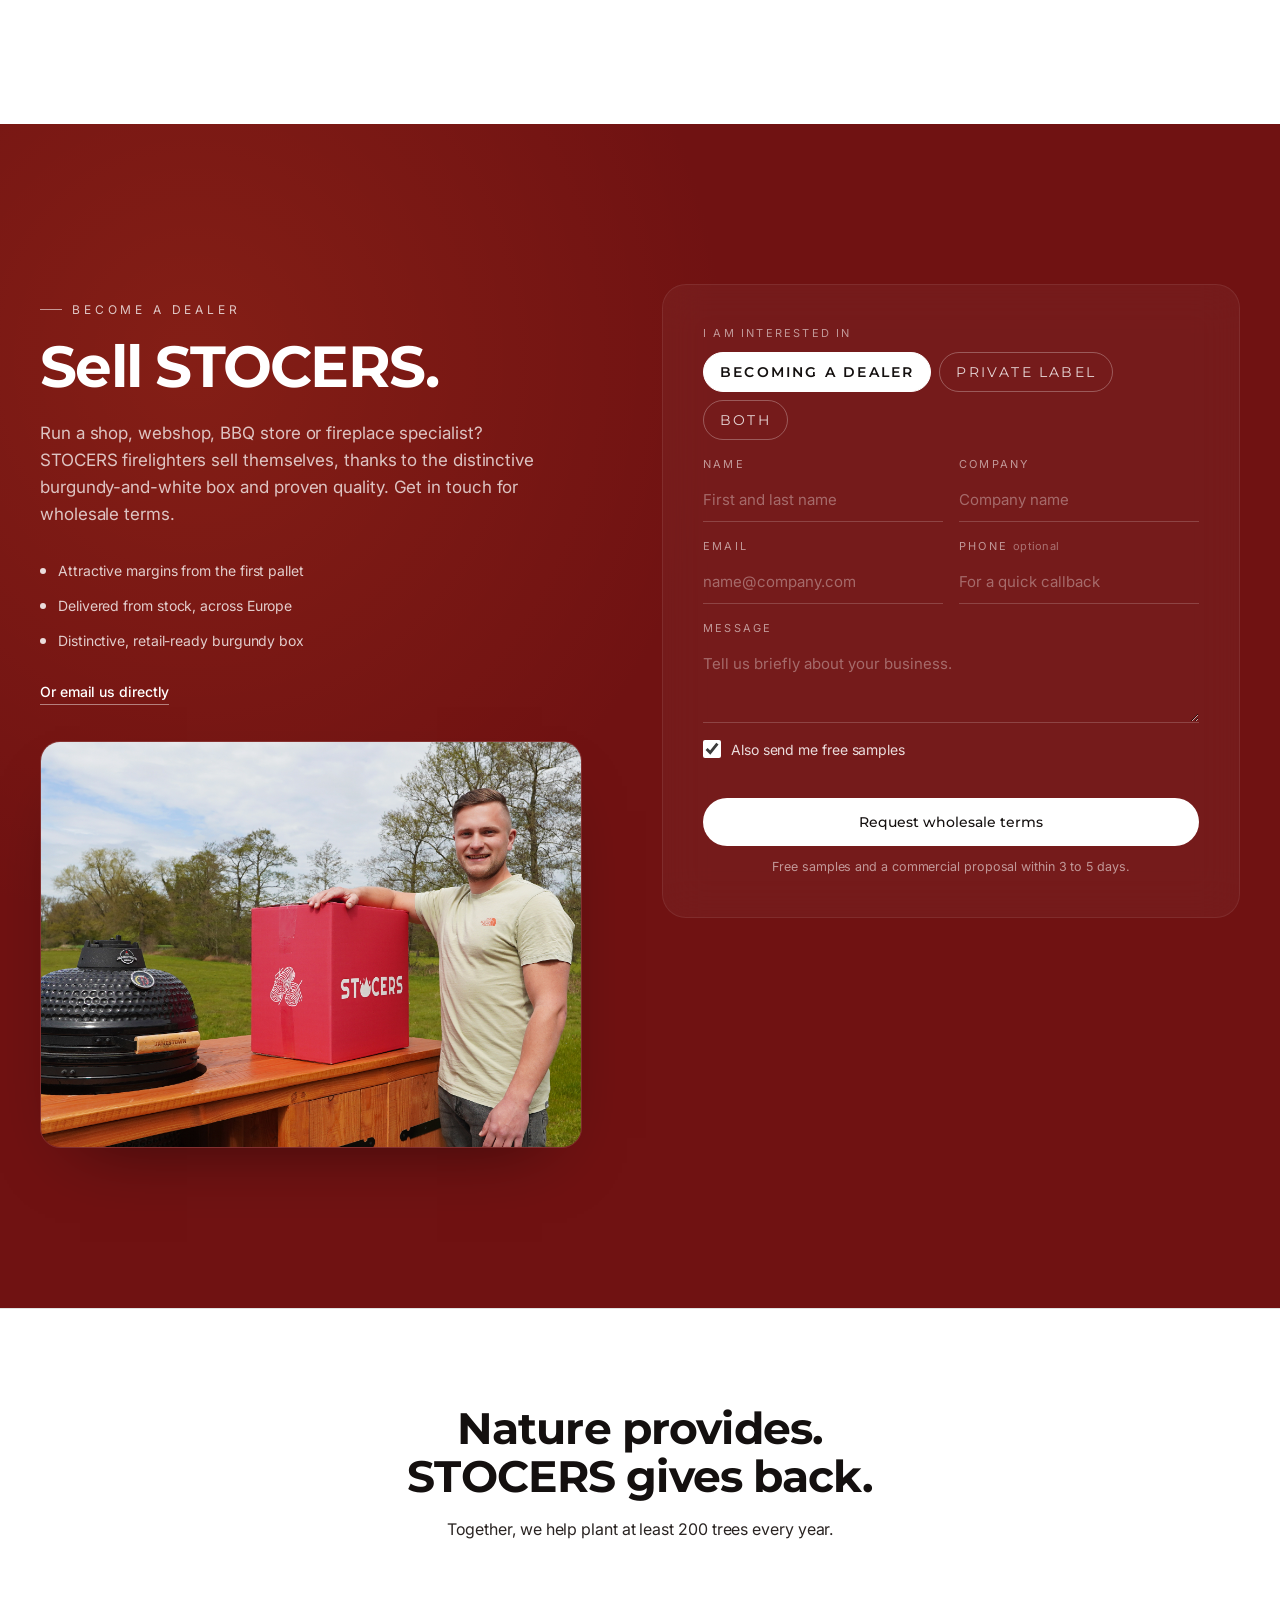
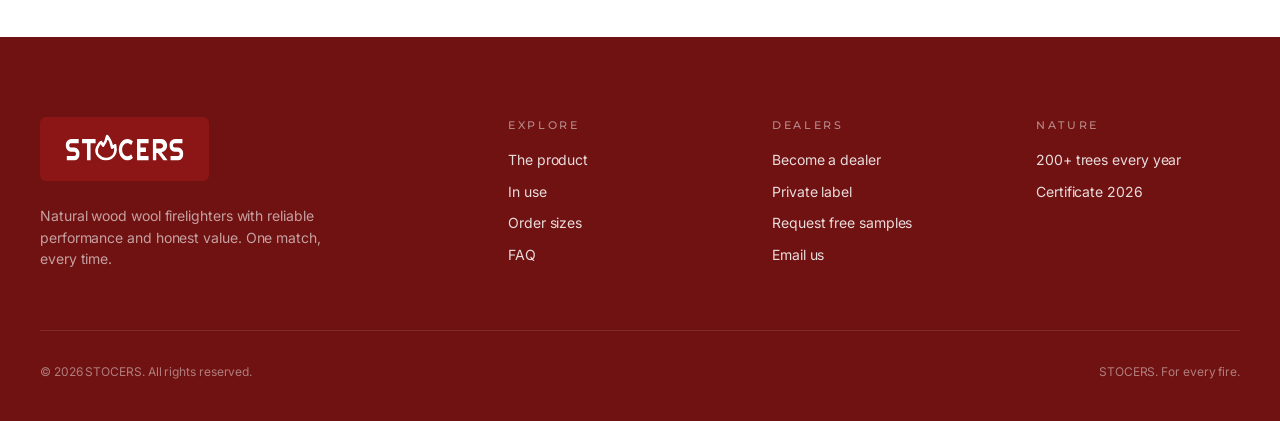
==== commit f5f4b517: "new" ====
--- a/index.html
+++ b/index.html
@@ -424,14 +424,15 @@
       <ul>
         <li><a href="#dealer">Become a dealer</a></li>
         <li><a href="#private-label">Private label</a></li>
+        <li><a href="#dealer" data-open-samples>Request free samples</a></li>
         <li><a href="#dealer" data-mail-foot>Email us</a></li>
       </ul>
     </div>
     <div class="footer__col">
-      <h4>Free samples</h4>
+      <h4>Nature</h4>
       <ul>
-        <li><a href="#dealer" data-open-samples>Request free samples</a></li>
-        <li><a href="/nature">Nature</a></li>
+        <li><a href="/nature">200+ trees every year</a></li>
+        <li><a href="/nature#certificate">Certificate 2026</a></li>
       </ul>
     </div>
   </div>
--- a/styles.css
+++ b/styles.css
@@ -85,23 +85,20 @@
 }
 .nav__cta:hover { background: rgba(255,255,255,0.08); border-color: rgba(255,255,255,0.35); }
 
-/* Trees for All partner badge (desktop, hangs from the top-right edge) */
-.tfa-badge { display: none; position: absolute; top: 0; right: 30px; z-index: 110; }
+/* Trees for All partner badge — hangs from the bottom edge of the red bar (homepage, desktop) */
+.tfa-badge { display: none; position: absolute; top: 100%; right: 34px; z-index: 110; }
 .tfa-badge__plate {
   display: block;
-  background: #FFFFFF;
-  padding: 8px 10px 12px;
-  border-radius: 0 0 12px 12px;
-  box-shadow: 0 14px 30px -16px rgba(0,0,0,0.55);
-  transition: transform .32s cubic-bezier(.2,.7,.2,1), box-shadow .32s ease;
-}
-.tfa-badge__plate img { width: 42px; height: auto; display: block; }
+  transition: transform .32s cubic-bezier(.2,.7,.2,1), filter .32s ease;
+  filter: drop-shadow(0 10px 22px rgba(0,0,0,0.32));
+}
+.tfa-badge__plate img { width: 46px; height: auto; display: block; }
 .tfa-badge:hover .tfa-badge__plate, .tfa-badge:focus-visible .tfa-badge__plate {
-  transform: translateY(8px);
-  box-shadow: 0 26px 44px -18px rgba(0,0,0,0.6);
+  transform: translateY(7px);
+  filter: drop-shadow(0 18px 30px rgba(0,0,0,0.42));
 }
 .tfa-badge__tip {
-  position: absolute; top: calc(100% + 8px); right: 0;
+  position: absolute; top: calc(100% + 10px); right: 0;
   white-space: nowrap;
   font-size: 10px; letter-spacing: 0.16em; text-transform: uppercase;
   color: #FFFFFF;
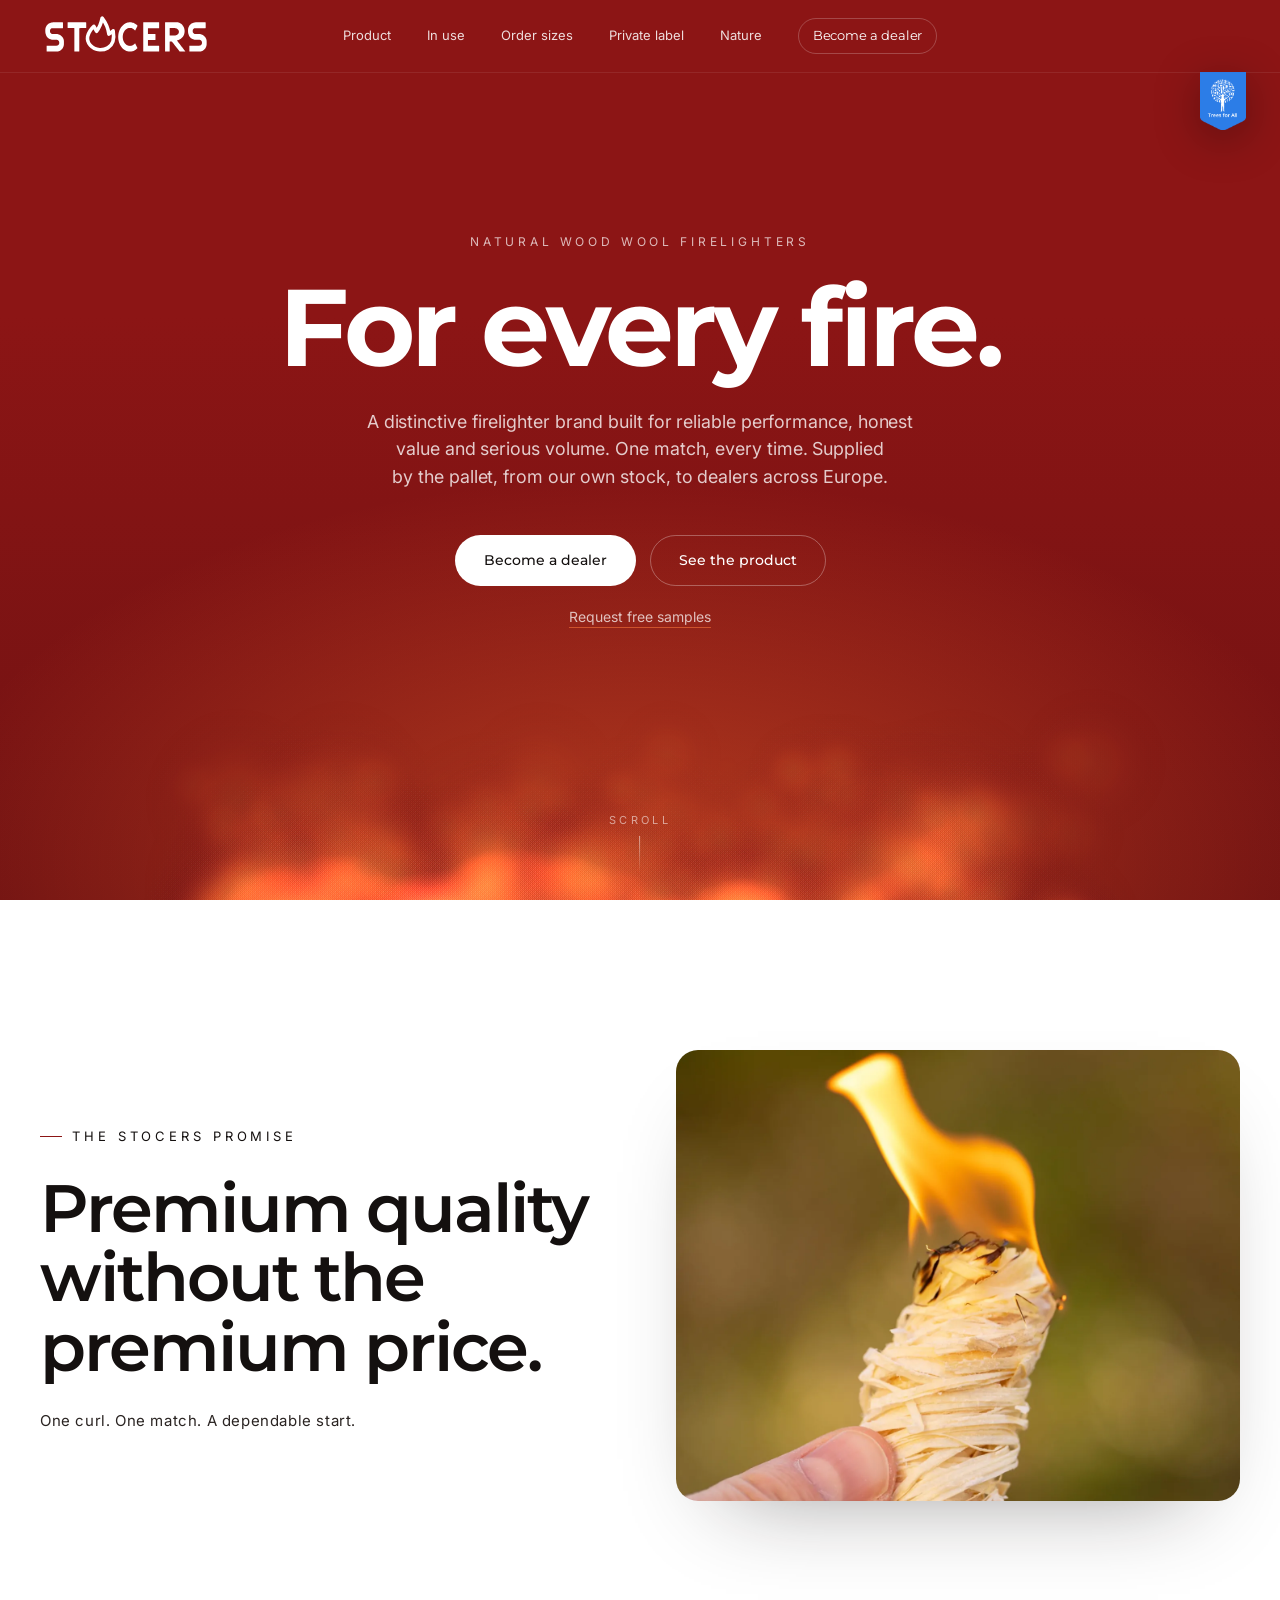
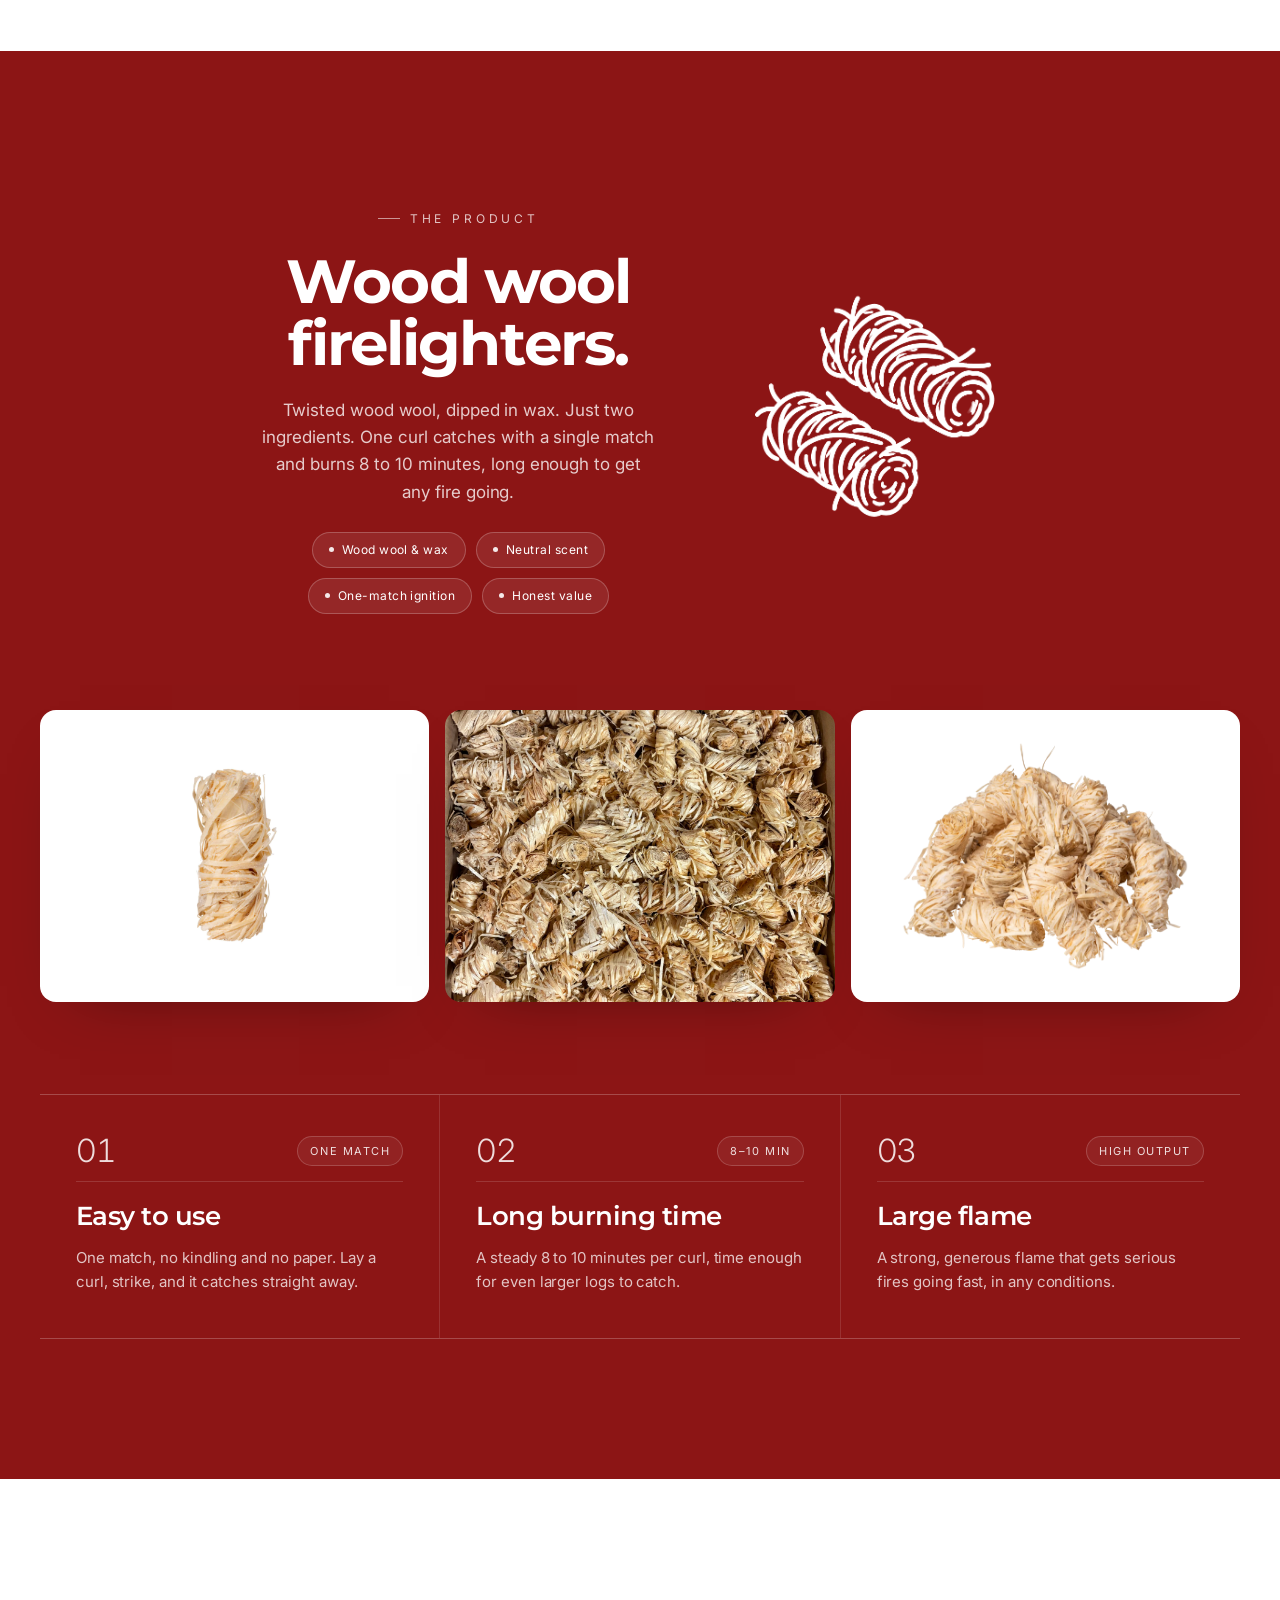
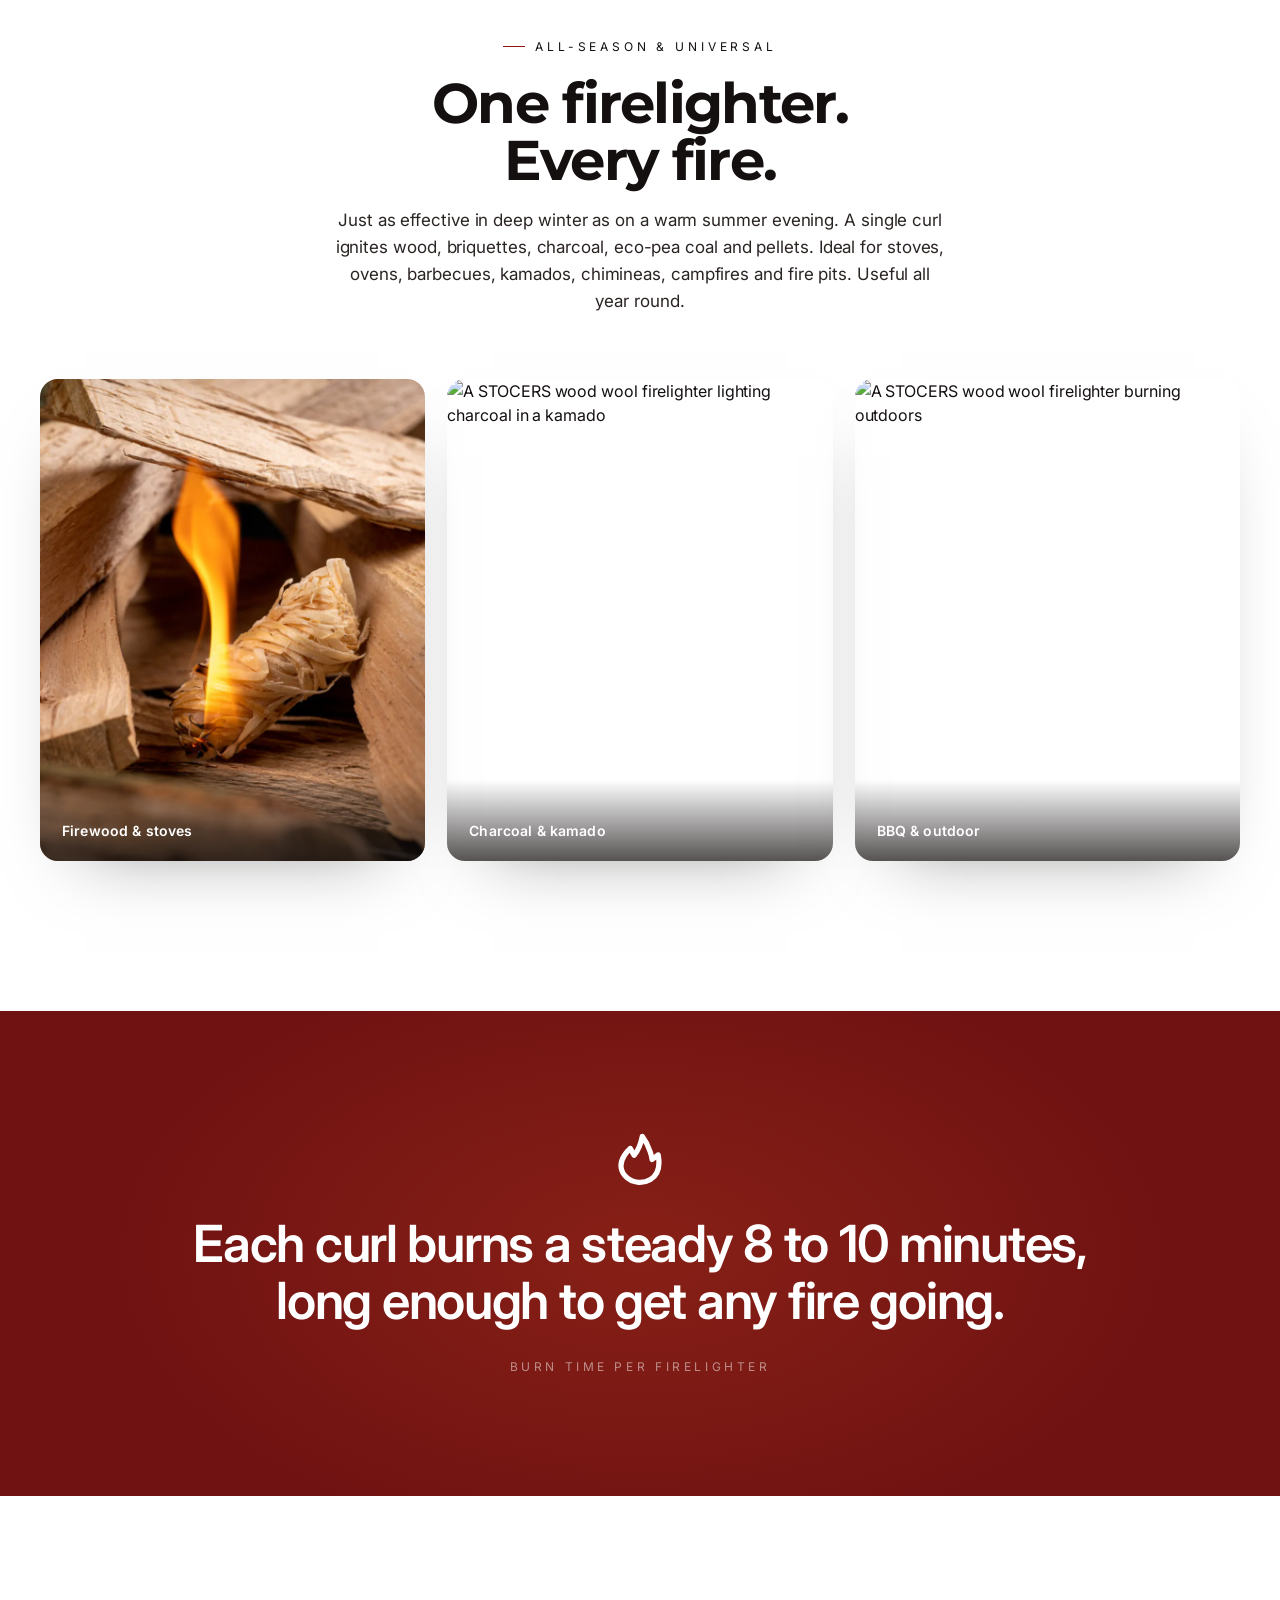
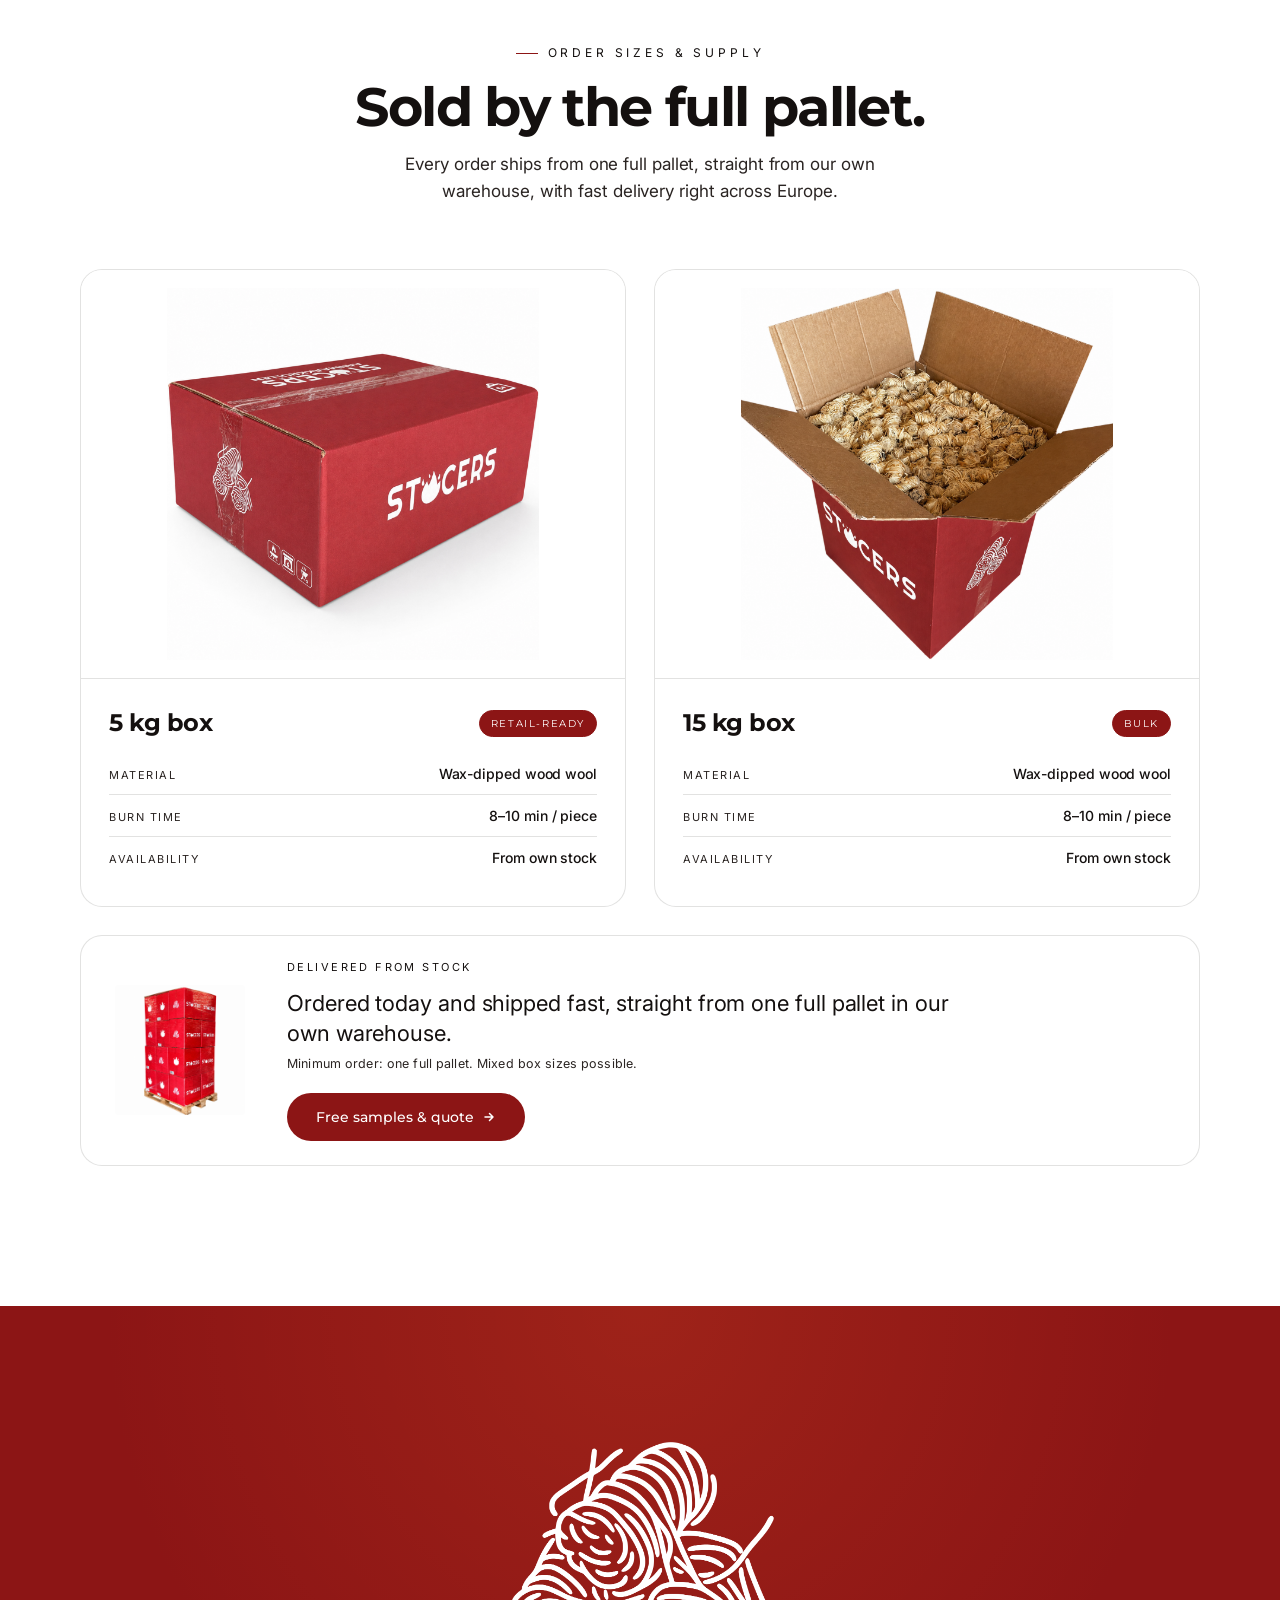
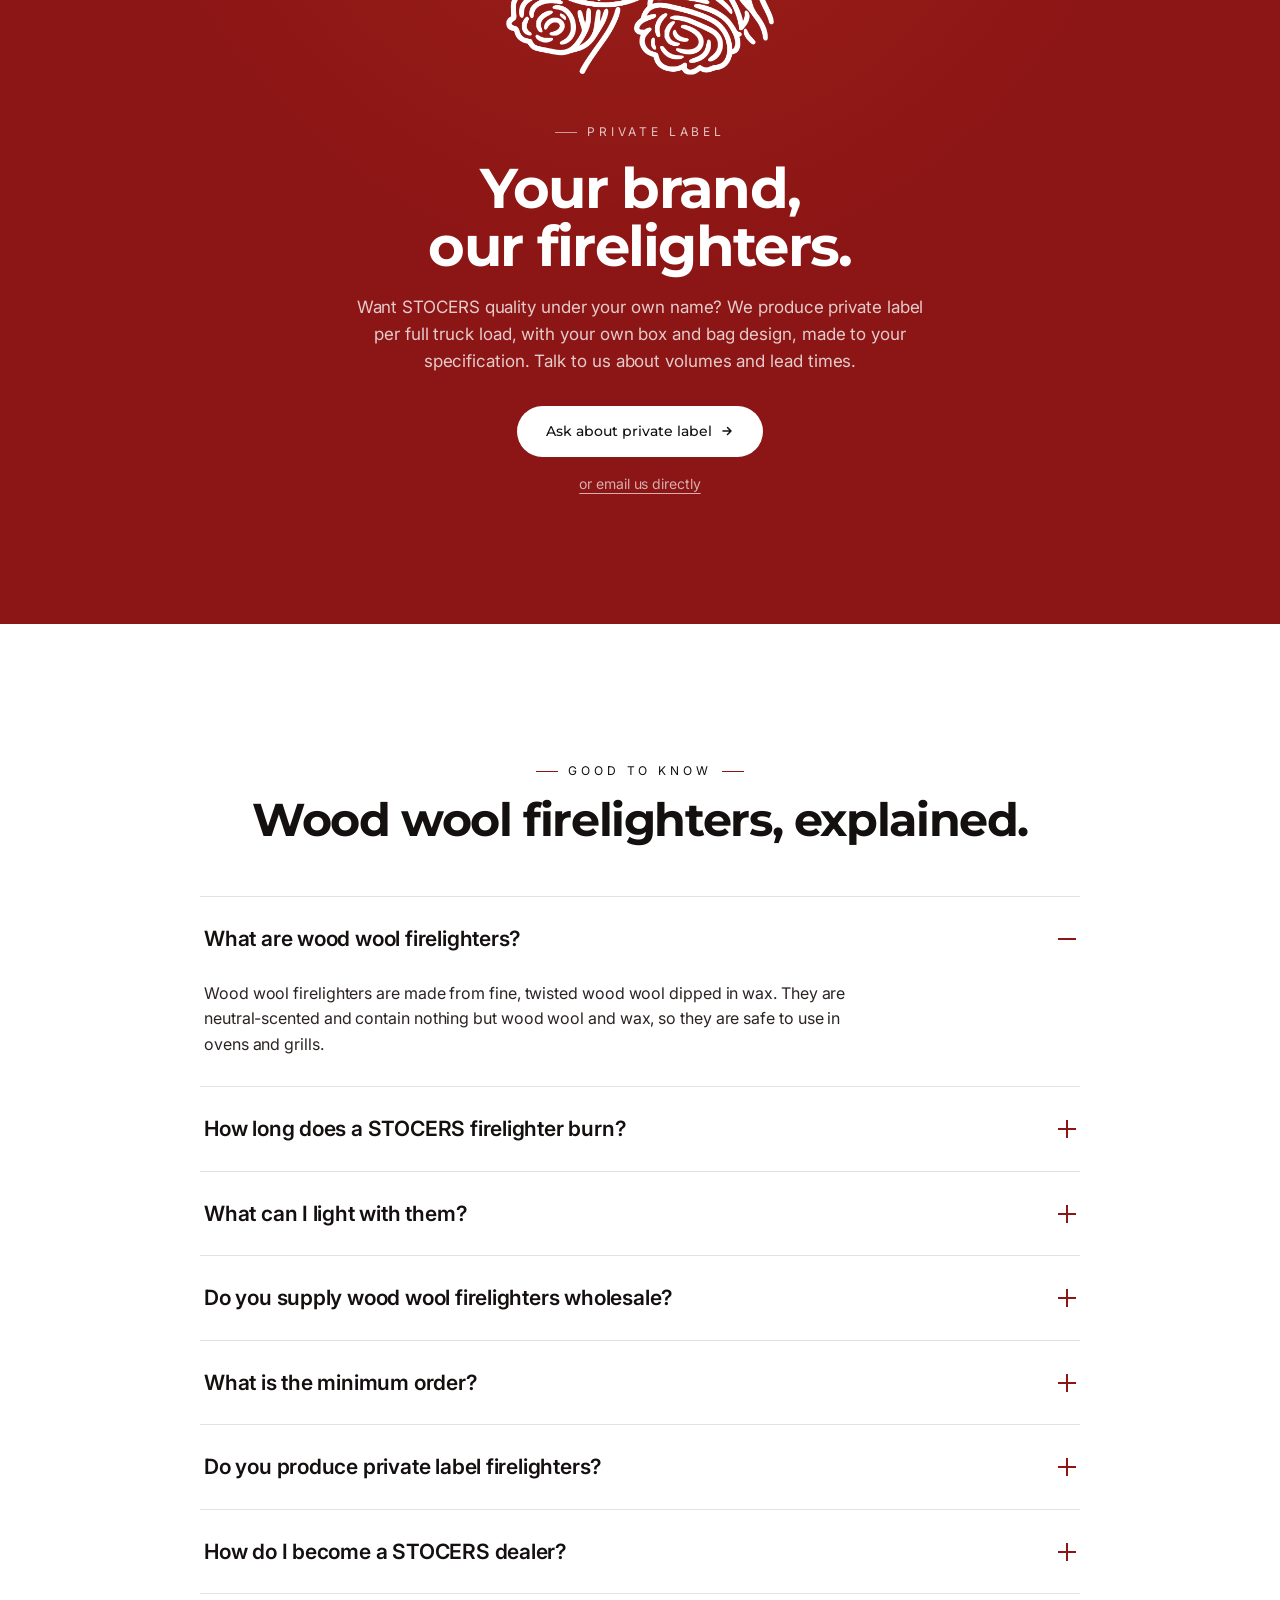
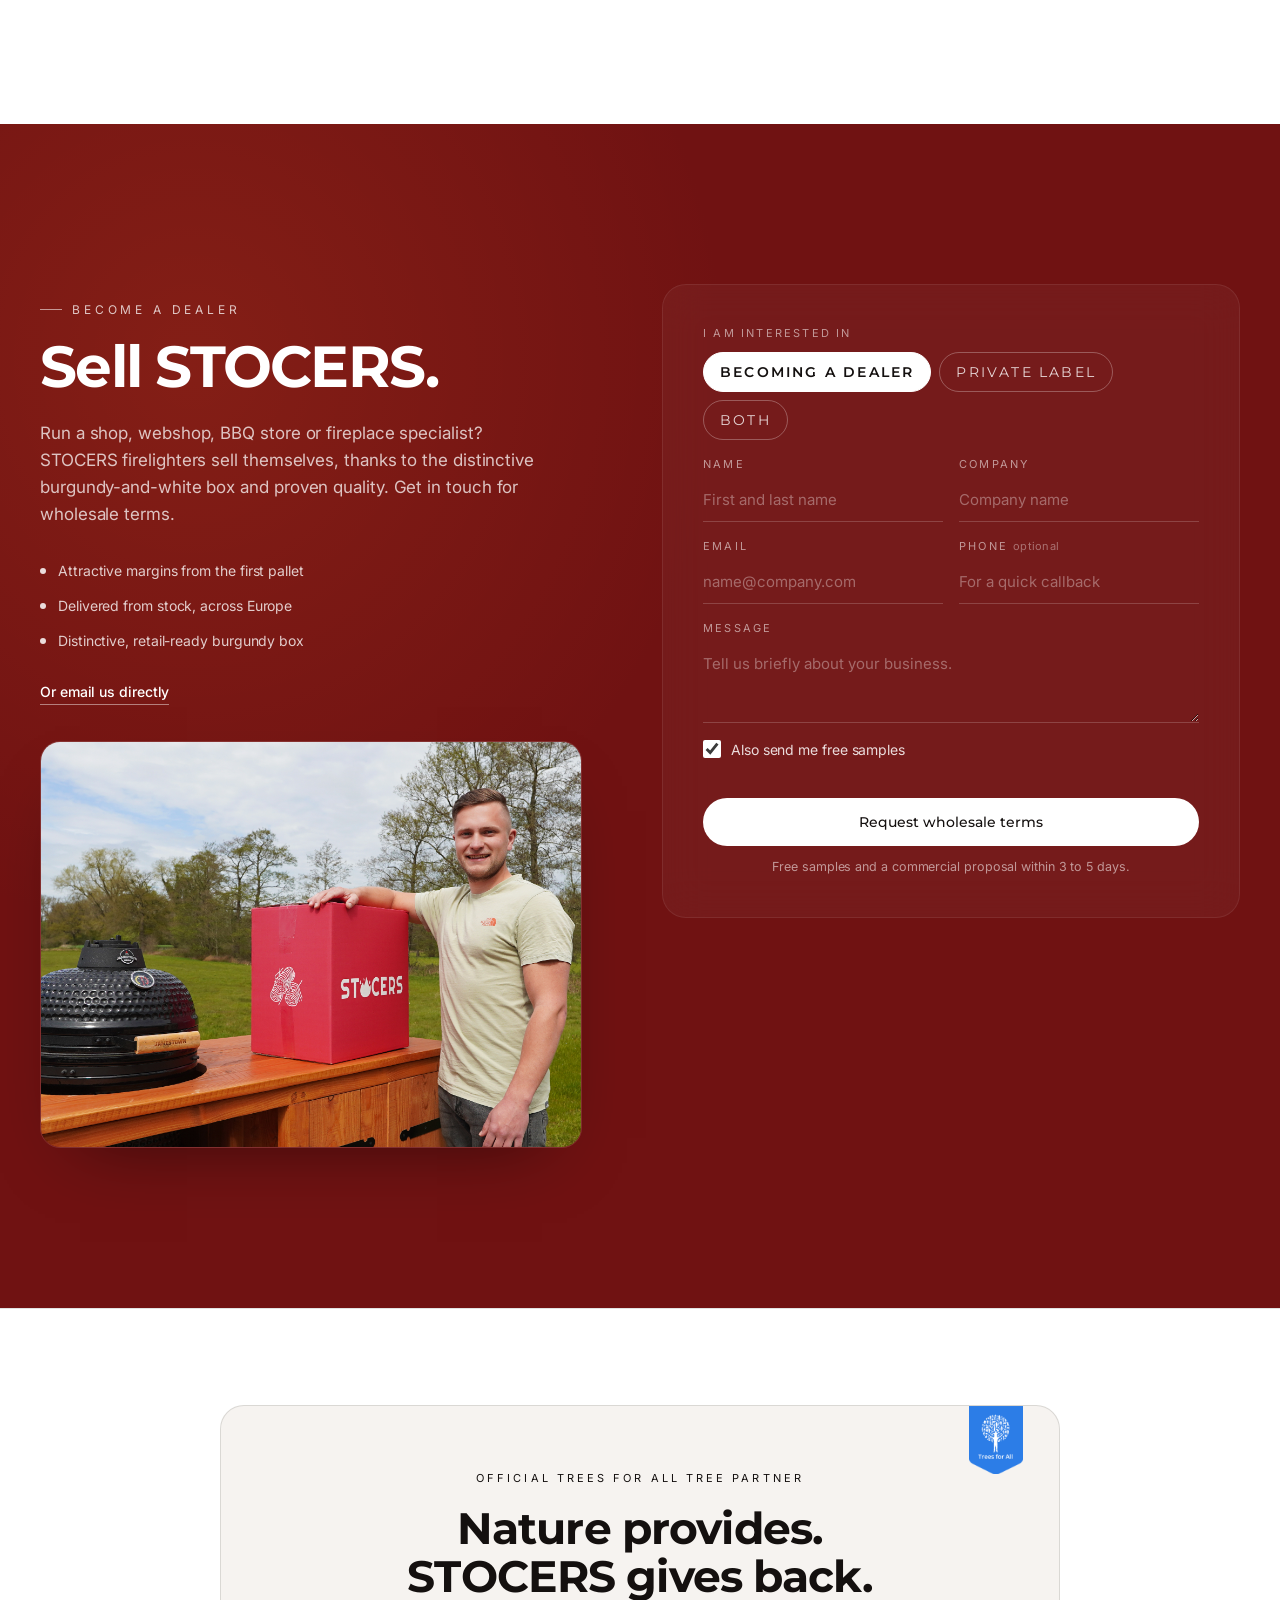
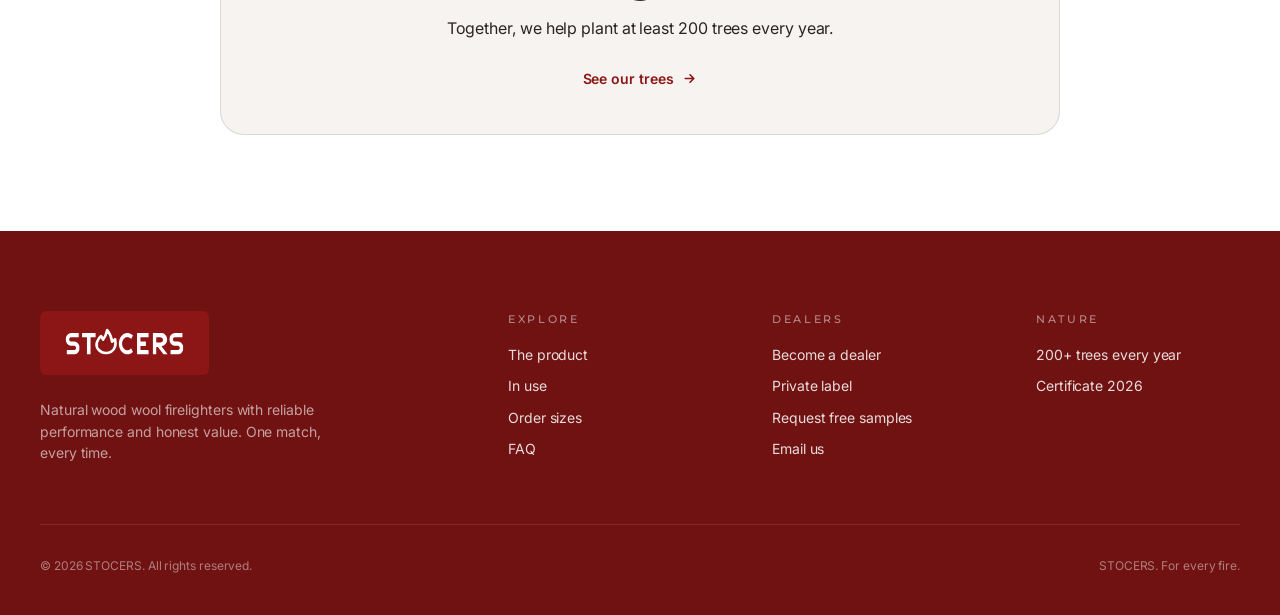
==== commit 9080e643: "new 2" ====
--- a/index.html
+++ b/index.html
@@ -397,10 +397,13 @@
 
 <!-- ──────────────────────────── NATURE ──────────────────────────── -->
 <section class="nature" data-screen-label="Nature promise">
-  <div class="nature__inner reveal">
+  <a class="nature__card reveal" href="/nature">
+    <span class="nature__logo"><img src="assets/trees-for-all.png" alt="Trees for All" width="576" height="727" loading="lazy" /></span>
+    <span class="nature__kick">Official Trees for All tree partner</span>
     <h2 class="nature__lines">Nature provides. STOCERS gives back.</h2>
     <p class="nature__impact">Together, we help plant at least 200 trees every year.</p>
-  </div>
+    <span class="nature__link">See our trees<svg width="15" height="15" viewBox="0 0 14 14" fill="none" aria-hidden="true"><path d="M3 7h8m0 0L7.5 3.5M11 7l-3.5 3.5" stroke="currentColor" stroke-width="1.5" stroke-linecap="round" stroke-linejoin="round"/></svg></span>
+  </a>
 </section>
 
 <!-- ──────────────────────────── FOOTER ──────────────────────────── -->
--- a/styles.css
+++ b/styles.css
@@ -2051,10 +2051,19 @@
 
 /* ──────────────────────────── nature promise ──────────────────────────── */
 .nature { padding: 96px 40px; background: var(--paper); text-align: center; border-top: 1px solid var(--rule); }
+.nature__card { position: relative; display: block; max-width: 840px; margin: 0 auto; padding: 58px 44px 44px; background: var(--cream-warm); border: 1px solid var(--rule); border-radius: 24px; transition: transform .3s ease, box-shadow .3s ease, background .3s ease; }
+.nature__card:hover { transform: translateY(-3px); background: #FFFFFF; box-shadow: 0 34px 70px -46px rgba(20,16,15,0.45); }
+.nature__logo { position: absolute; top: 0; right: 36px; width: 54px; line-height: 0; transition: transform .3s cubic-bezier(.2,.7,.2,1); }
+.nature__logo img { width: 100%; height: auto; display: block; }
+.nature__card:hover .nature__logo { transform: translateY(7px); }
+.nature__kick { display: inline-block; font-size: 11px; letter-spacing: 0.28em; text-transform: uppercase; color: var(--ink); margin-bottom: 18px; }
 .nature__inner { max-width: 760px; margin: 0 auto; }
 .nature__lines { font-family: 'Montserrat', 'Helvetica Neue', Helvetica, Arial, sans-serif; font-size: clamp(26px, 3.4vw, 44px); font-weight: 700; letter-spacing: -0.02em; line-height: 1.1; color: var(--ink); text-wrap: balance; }
-.nature__impact { margin-top: 16px; font-size: 16px; color: var(--ink-soft); text-wrap: pretty; }
-@media (max-width: 720px) { .nature { padding: 70px 24px; } }
+.nature__impact { margin-top: 16px; font-size: 16px; line-height: 1.6; color: var(--ink-soft); text-wrap: pretty; max-width: 54ch; margin-left: auto; margin-right: auto; }
+.nature__link { display: inline-flex; align-items: center; gap: 9px; margin-top: 26px; font-size: 14px; font-weight: 600; color: var(--bordeaux); }
+.nature__link svg { transition: transform .25s ease; }
+.nature__card:hover .nature__link svg { transform: translateX(4px); }
+@media (max-width: 720px) { .nature { padding: 70px 20px; } .nature__card { padding: 46px 24px 34px; border-radius: 20px; } .nature__logo { right: 22px; width: 46px; } }
 
 /* ──────────────────────────── brand illustrations ──────────────────────────── */
 .lineup__head--art { display: grid; grid-template-columns: 1.15fr 0.85fr; gap: 70px; align-items: center; }
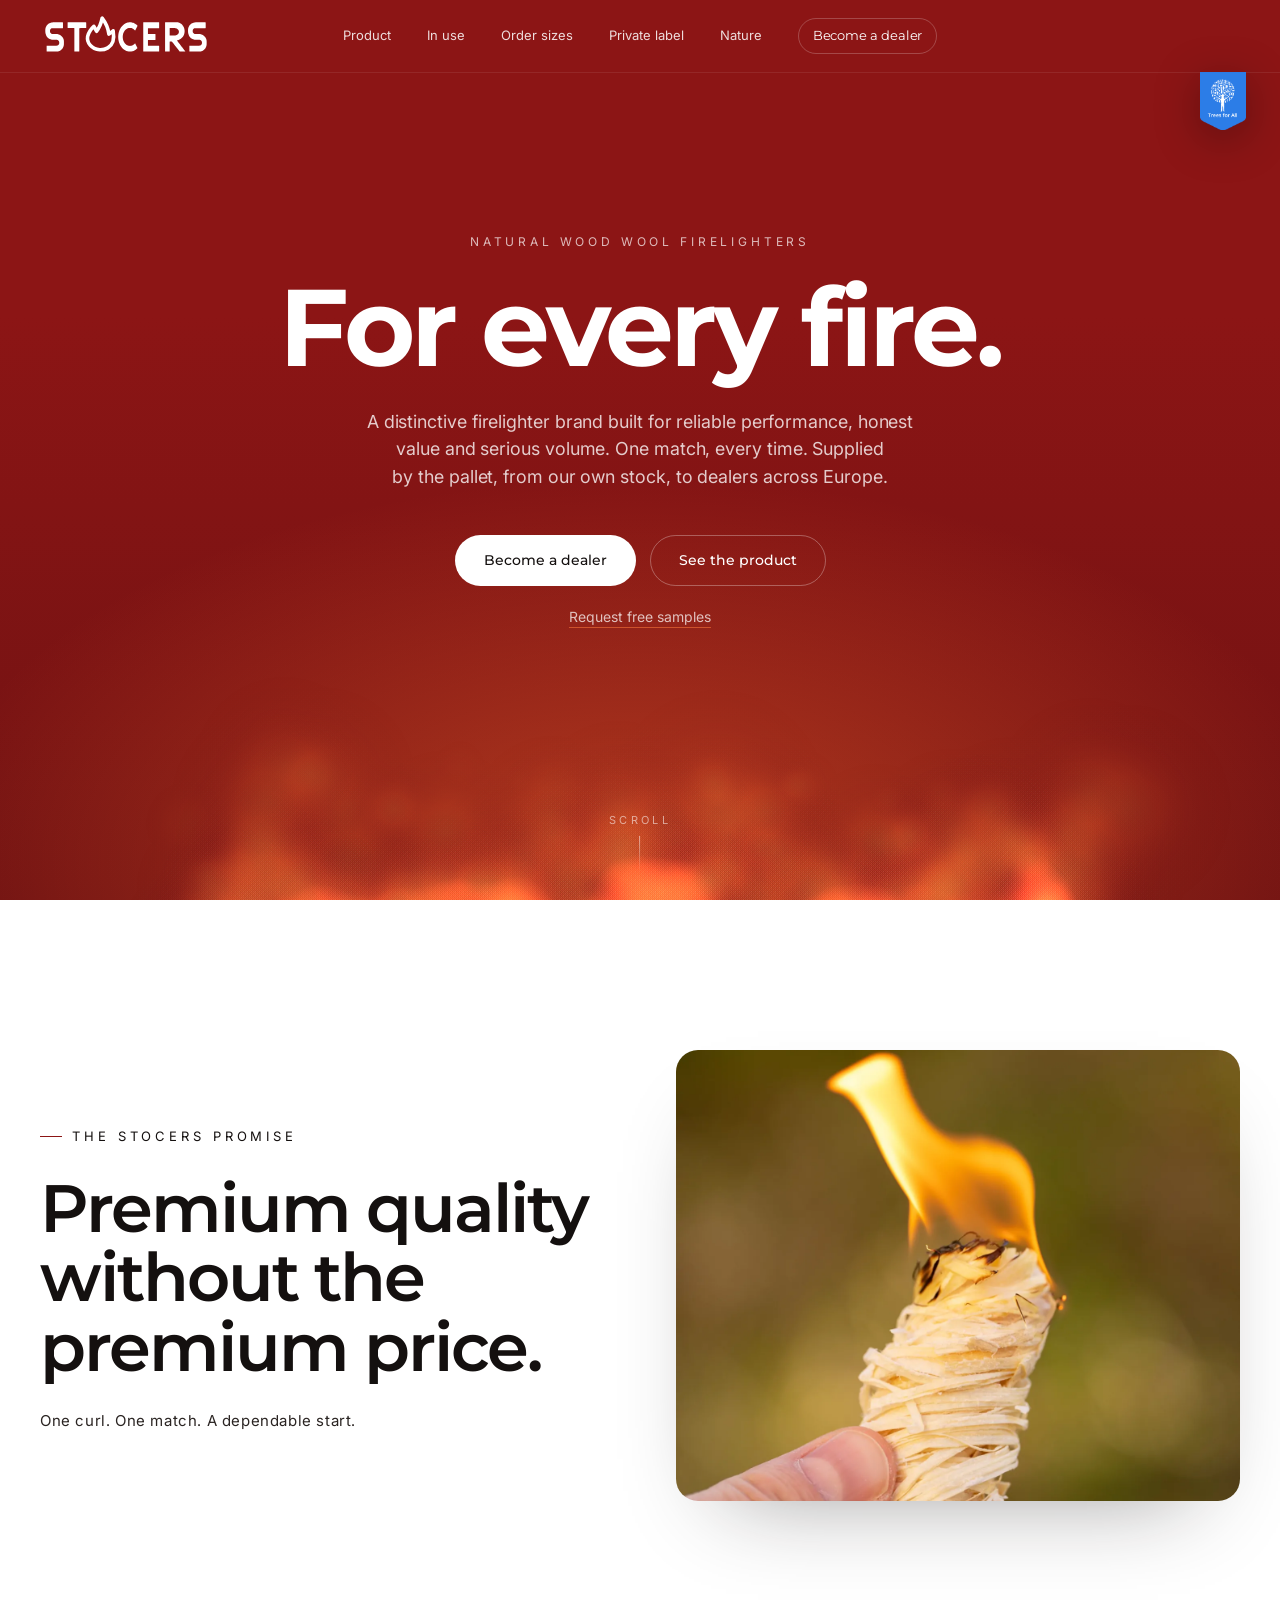
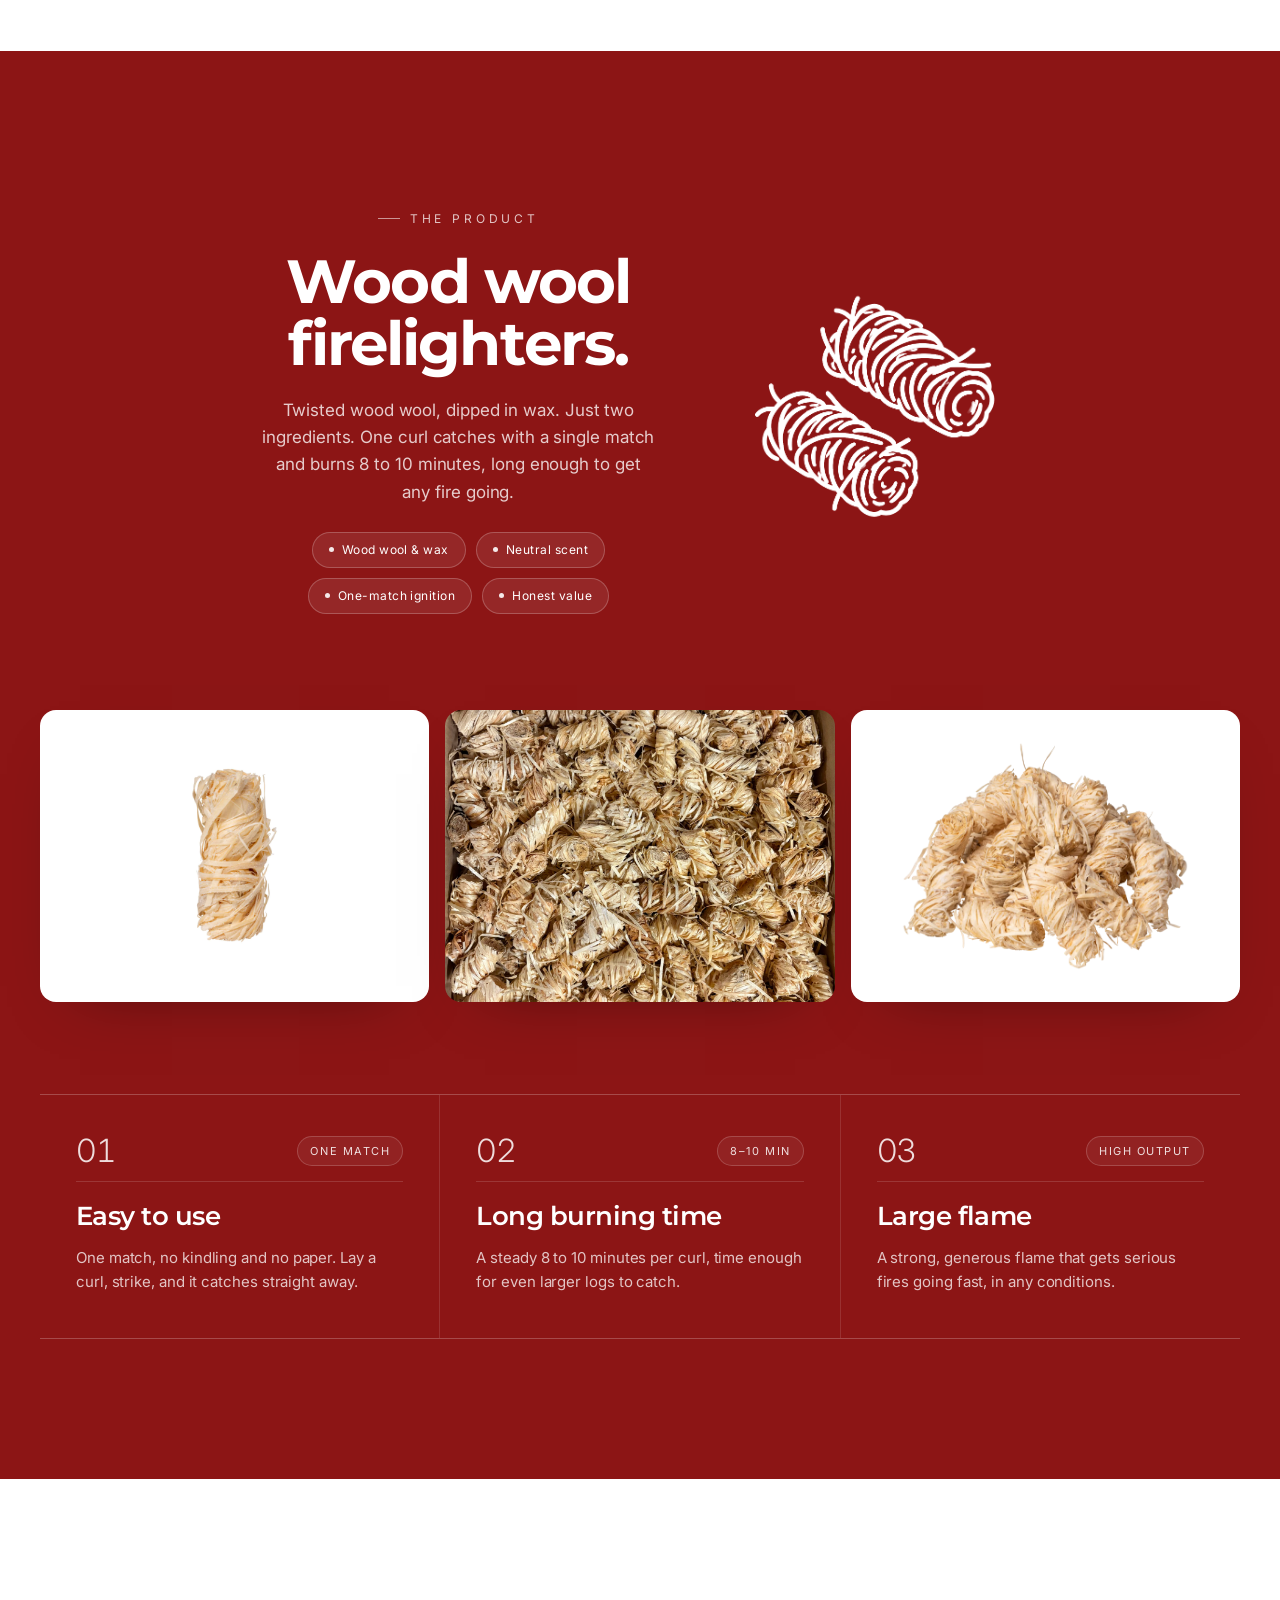
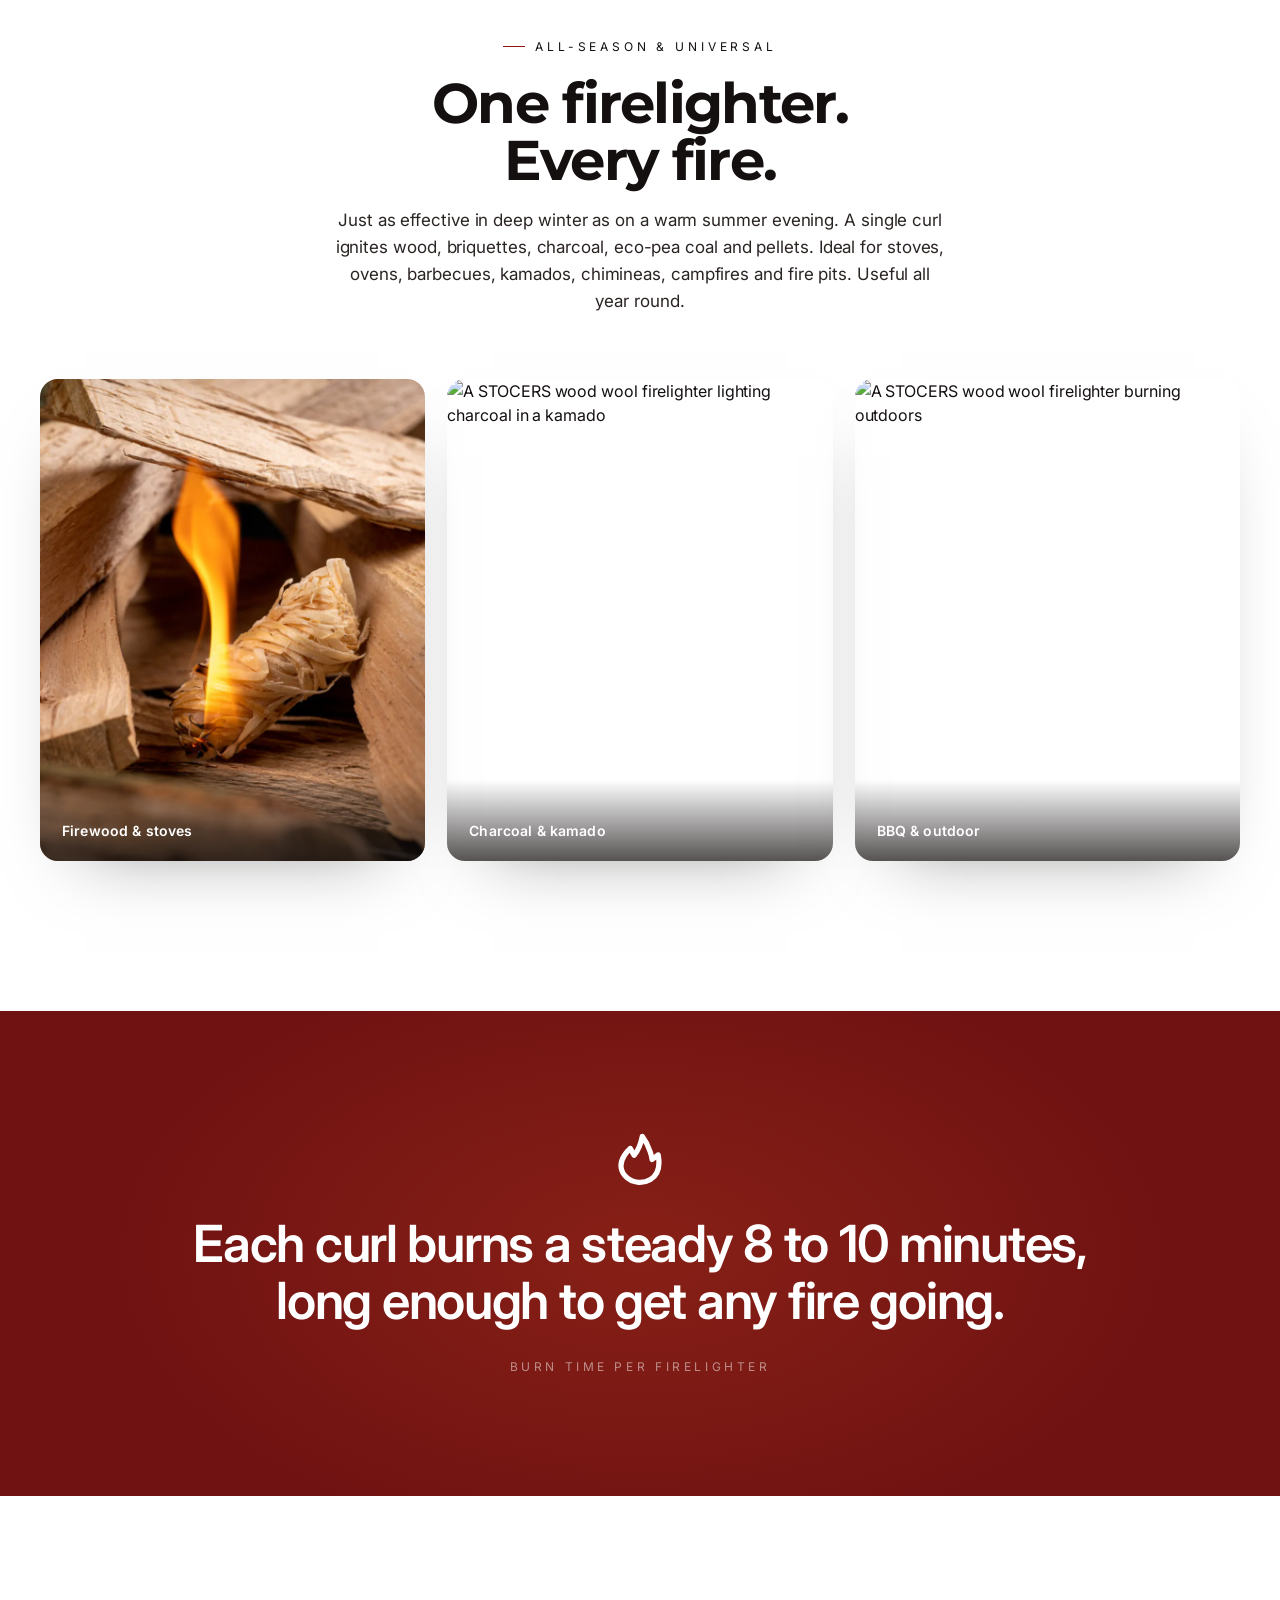
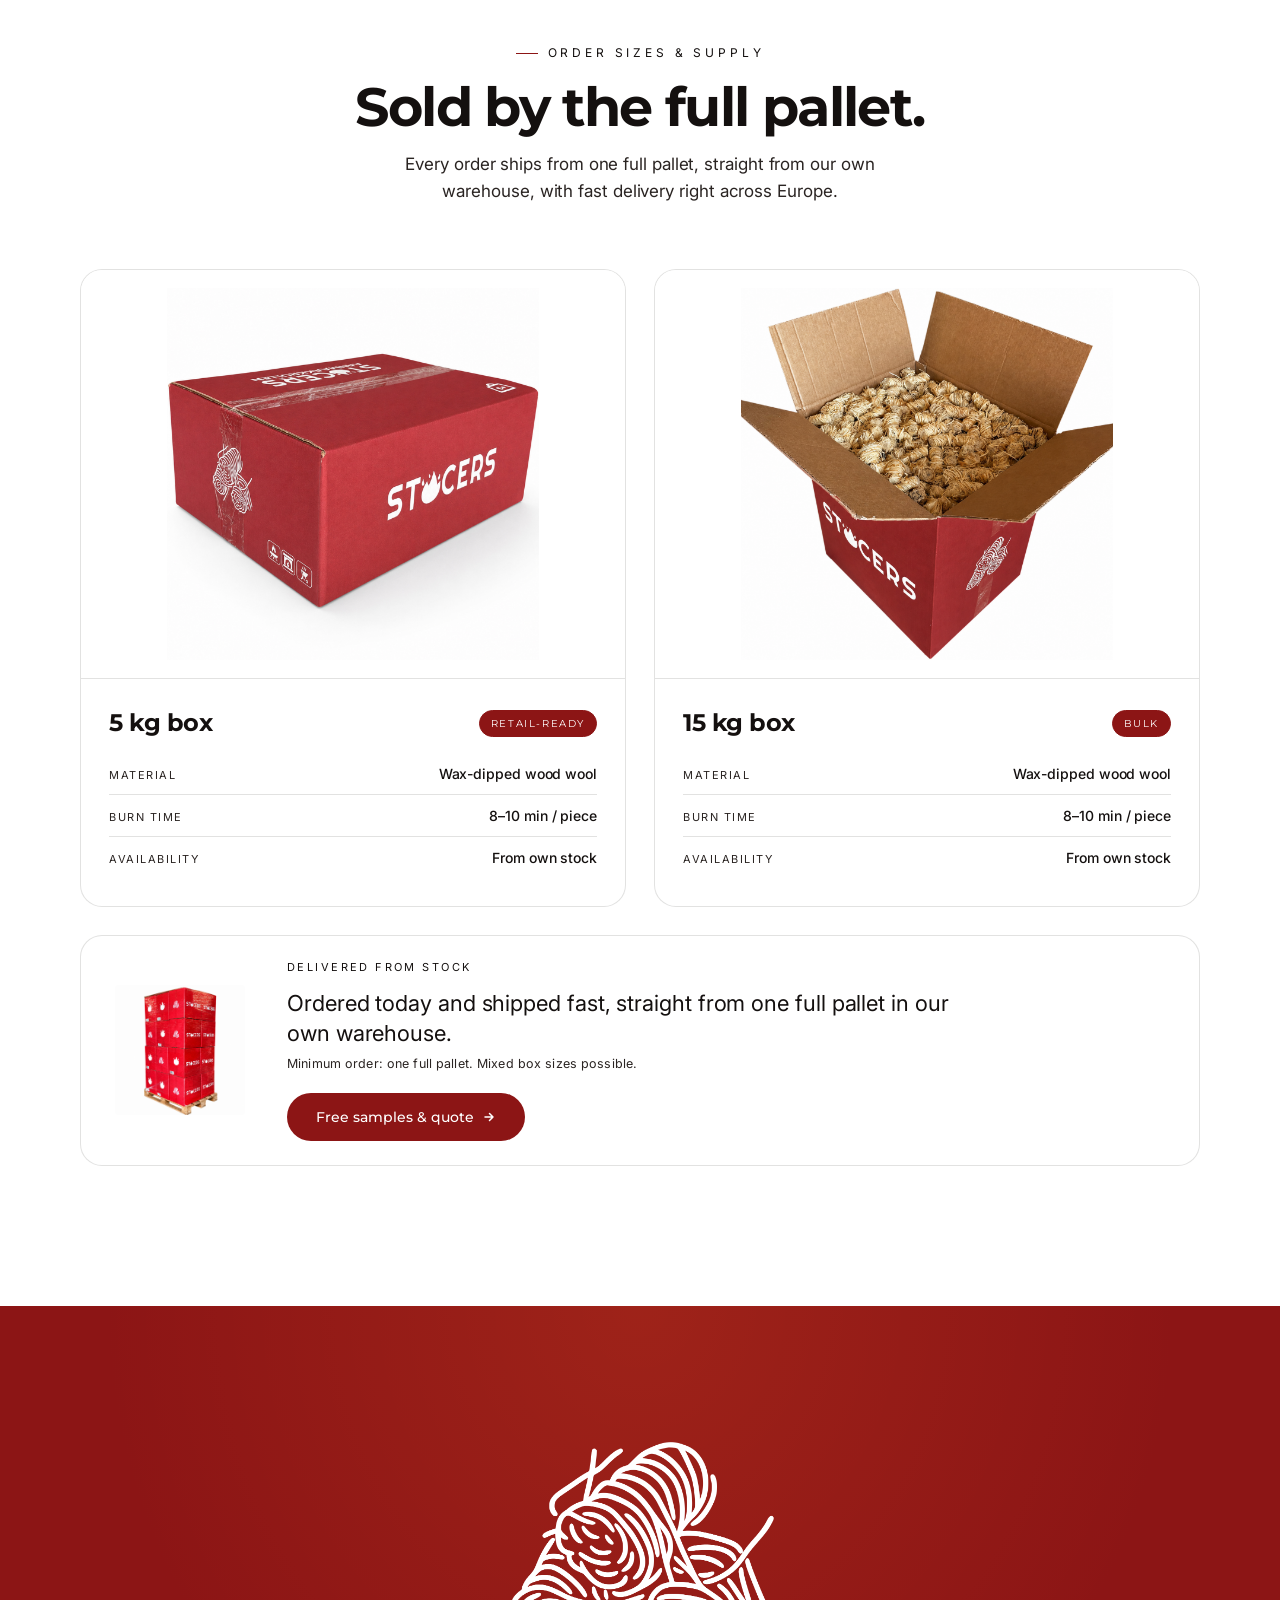
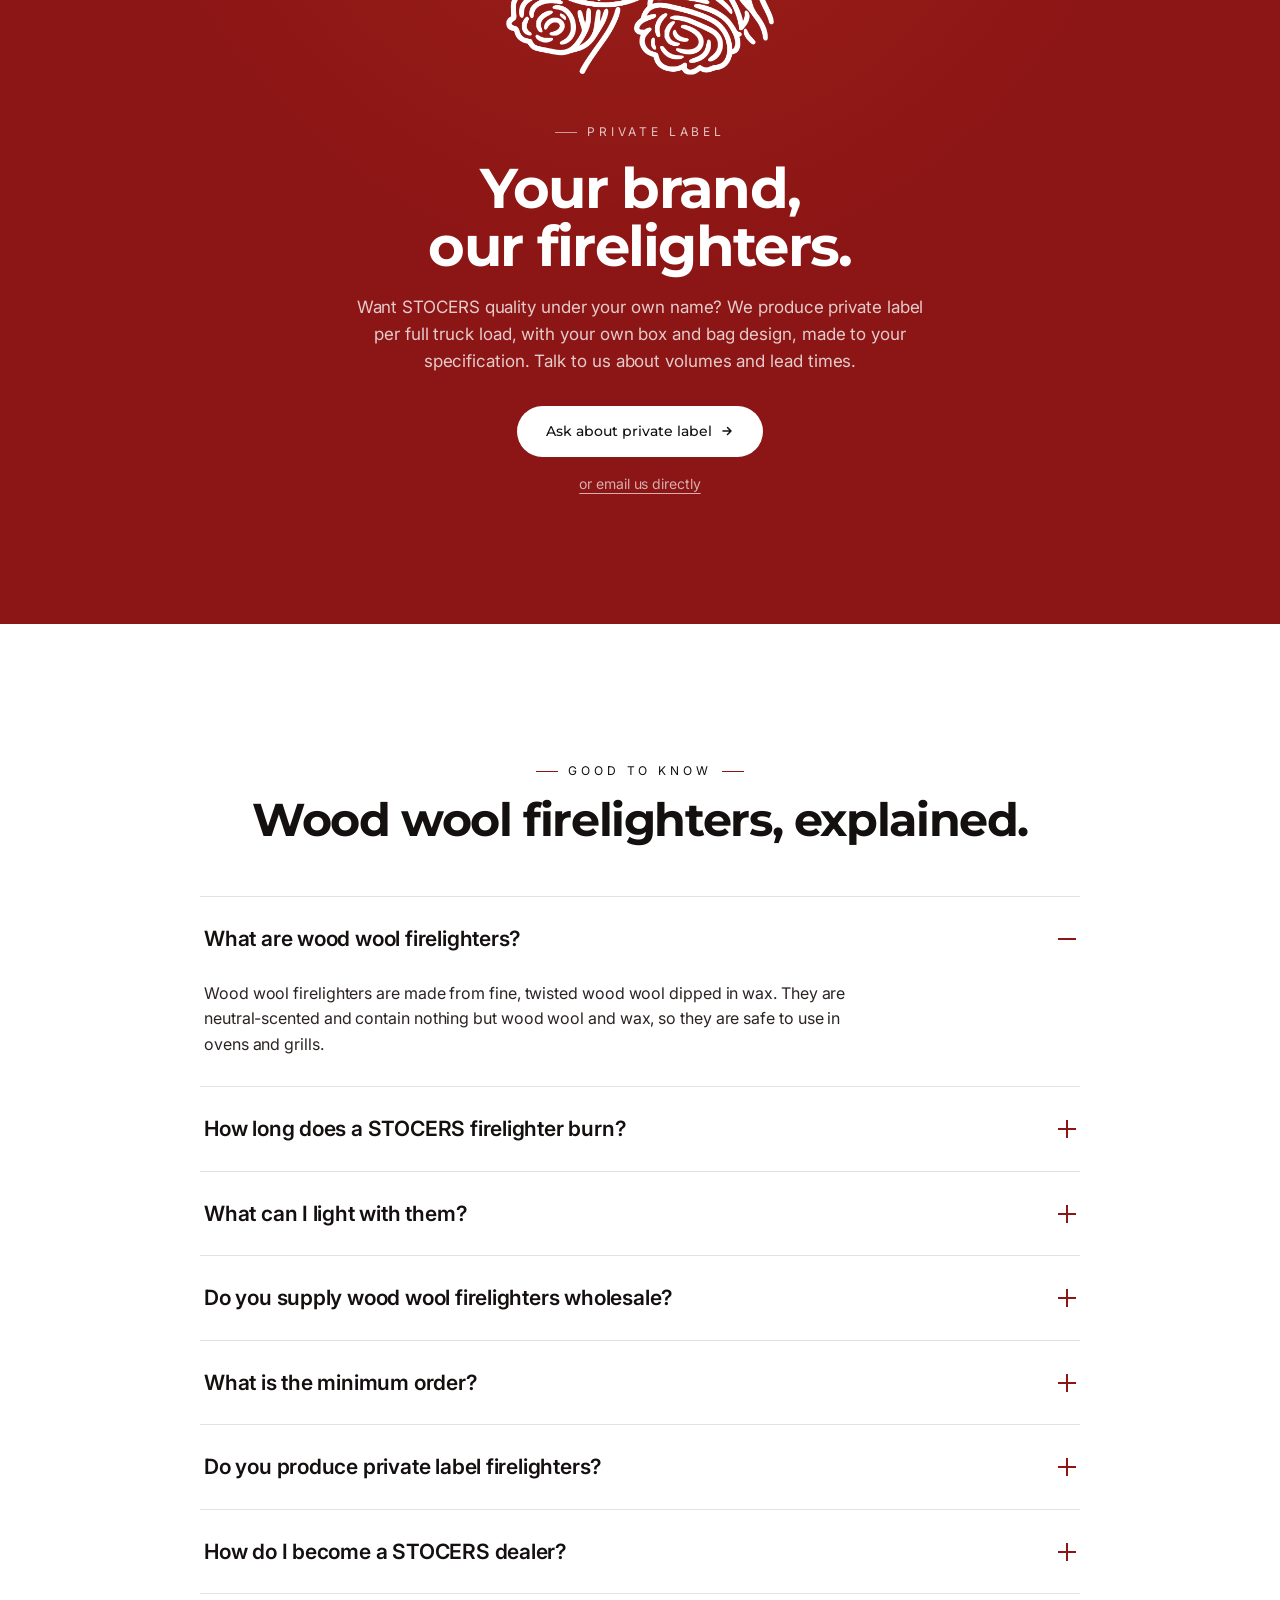
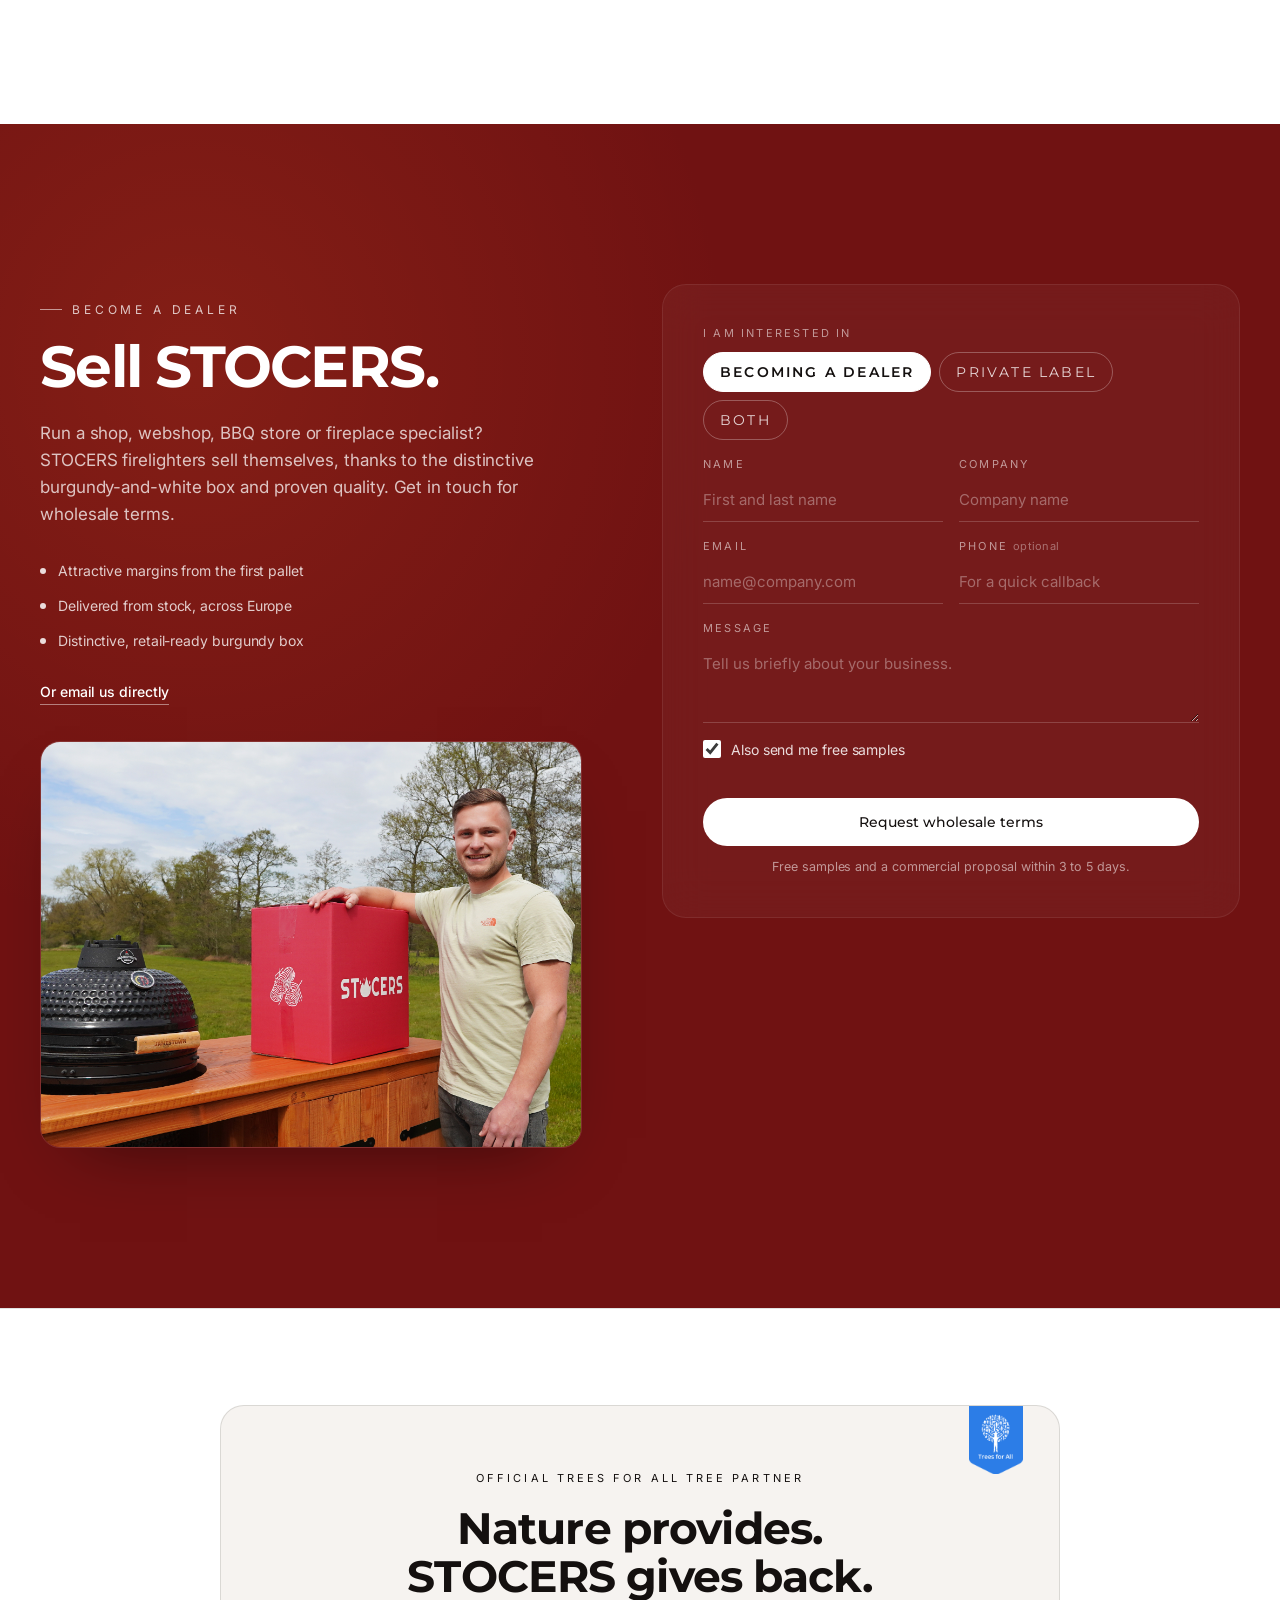
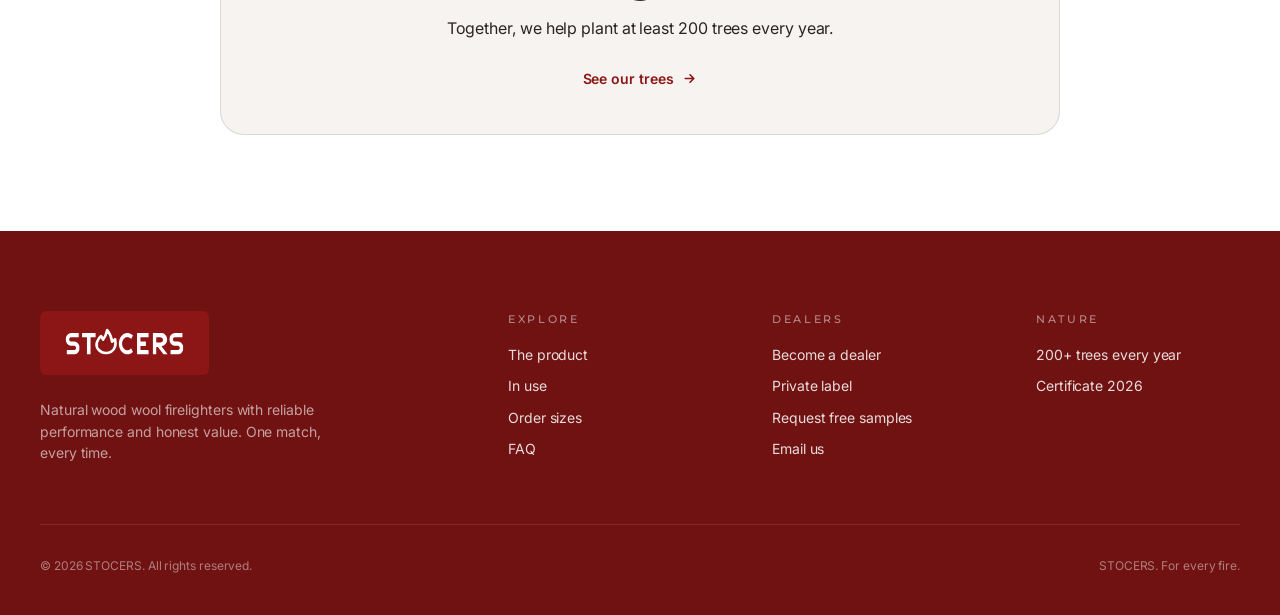
==== commit 48854496: "Studio: bezoekmeter Vercel Web Analytics op beide pagina's van stocers.com" ====
--- a/index.html
+++ b/index.html
@@ -476,5 +476,7 @@
   </div>
 </div>
 
+<script defer src="/_vercel/insights/script.js"></script>
+
 </body>
 </html>
--- a/styles.css
+++ b/styles.css
@@ -2063,7 +2063,7 @@
 .nature__link { display: inline-flex; align-items: center; gap: 9px; margin-top: 26px; font-size: 14px; font-weight: 600; color: var(--bordeaux); }
 .nature__link svg { transition: transform .25s ease; }
 .nature__card:hover .nature__link svg { transform: translateX(4px); }
-@media (max-width: 720px) { .nature { padding: 70px 20px; } .nature__card { padding: 46px 24px 34px; border-radius: 20px; } .nature__logo { right: 22px; width: 46px; } }
+@media (max-width: 720px) { .nature { padding: 70px 20px; } .nature__card { padding: 40px 24px 34px; border-radius: 20px; } .nature__logo { position: static; display: block; width: 42px; margin: 0 auto 18px; } .nature__card:hover .nature__logo { transform: none; } .nature__kick { margin-bottom: 14px; } }
 
 /* ──────────────────────────── brand illustrations ──────────────────────────── */
 .lineup__head--art { display: grid; grid-template-columns: 1.15fr 0.85fr; gap: 70px; align-items: center; }
